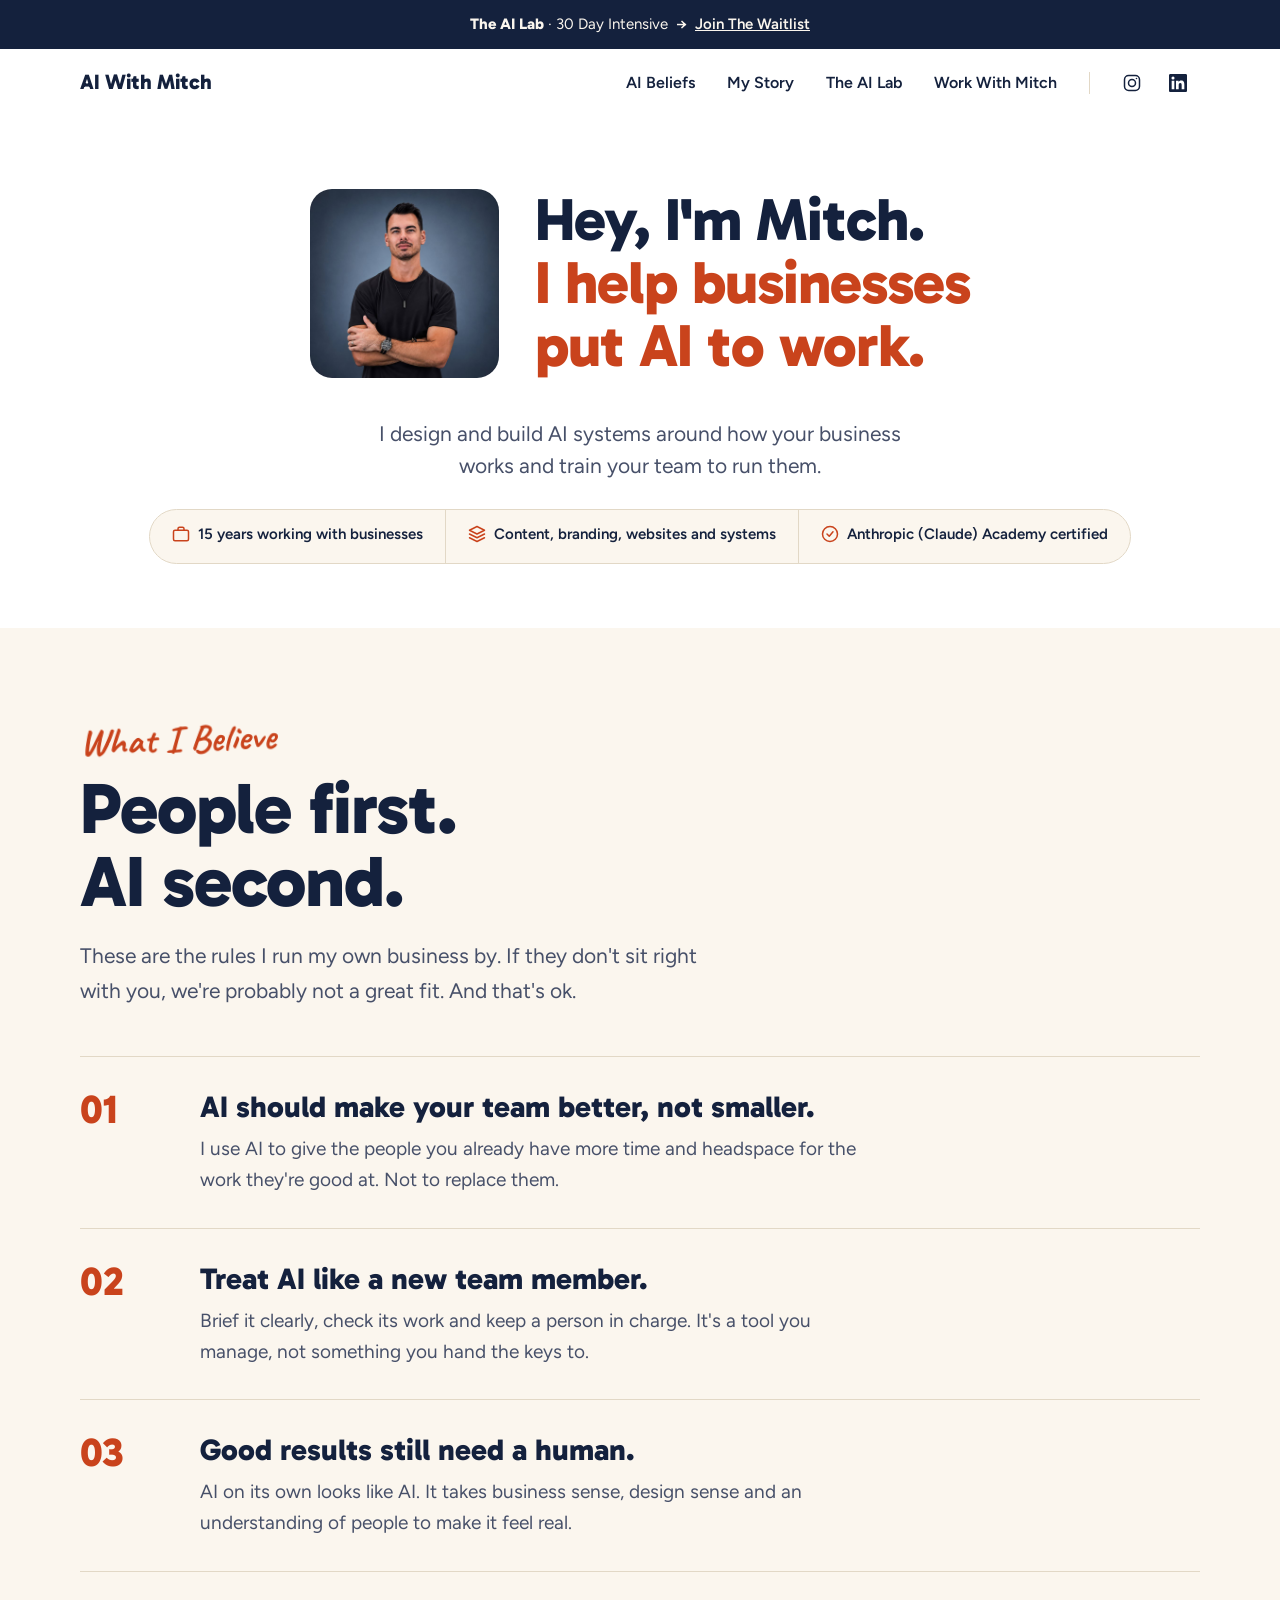
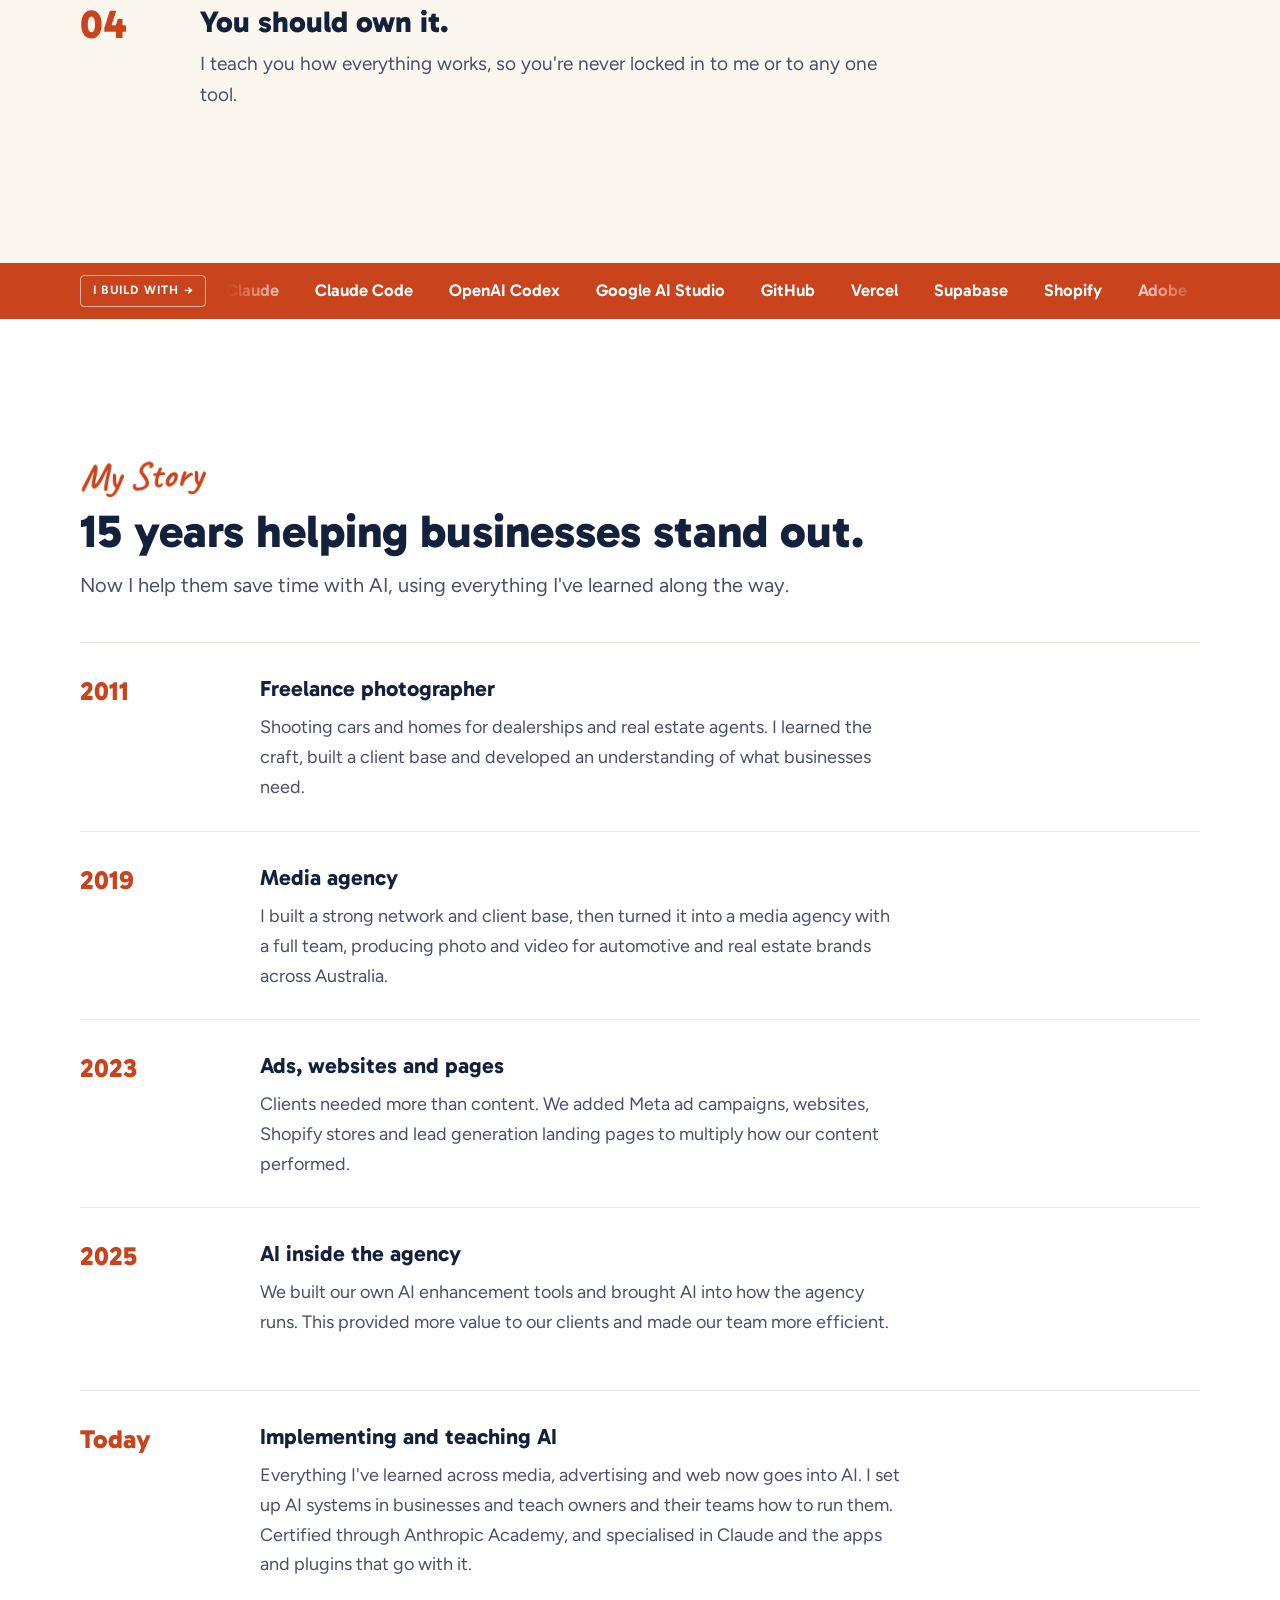
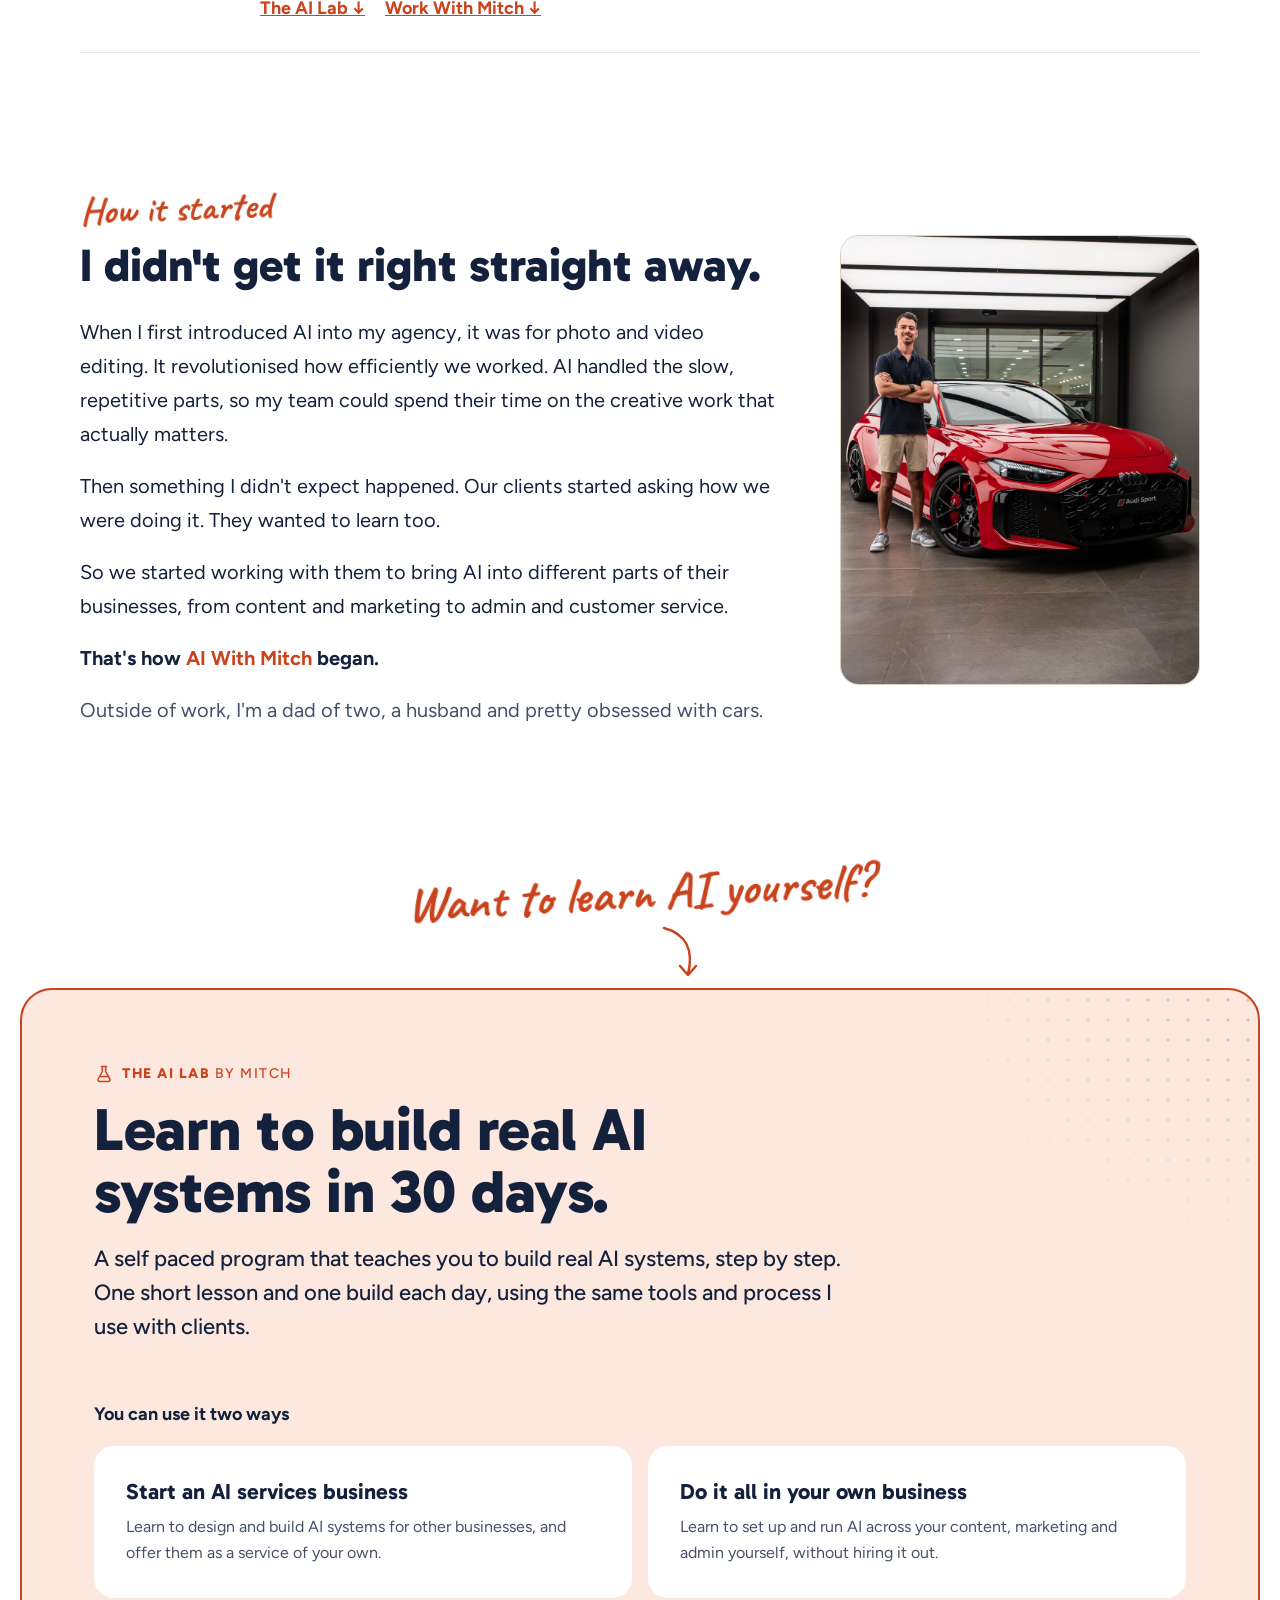
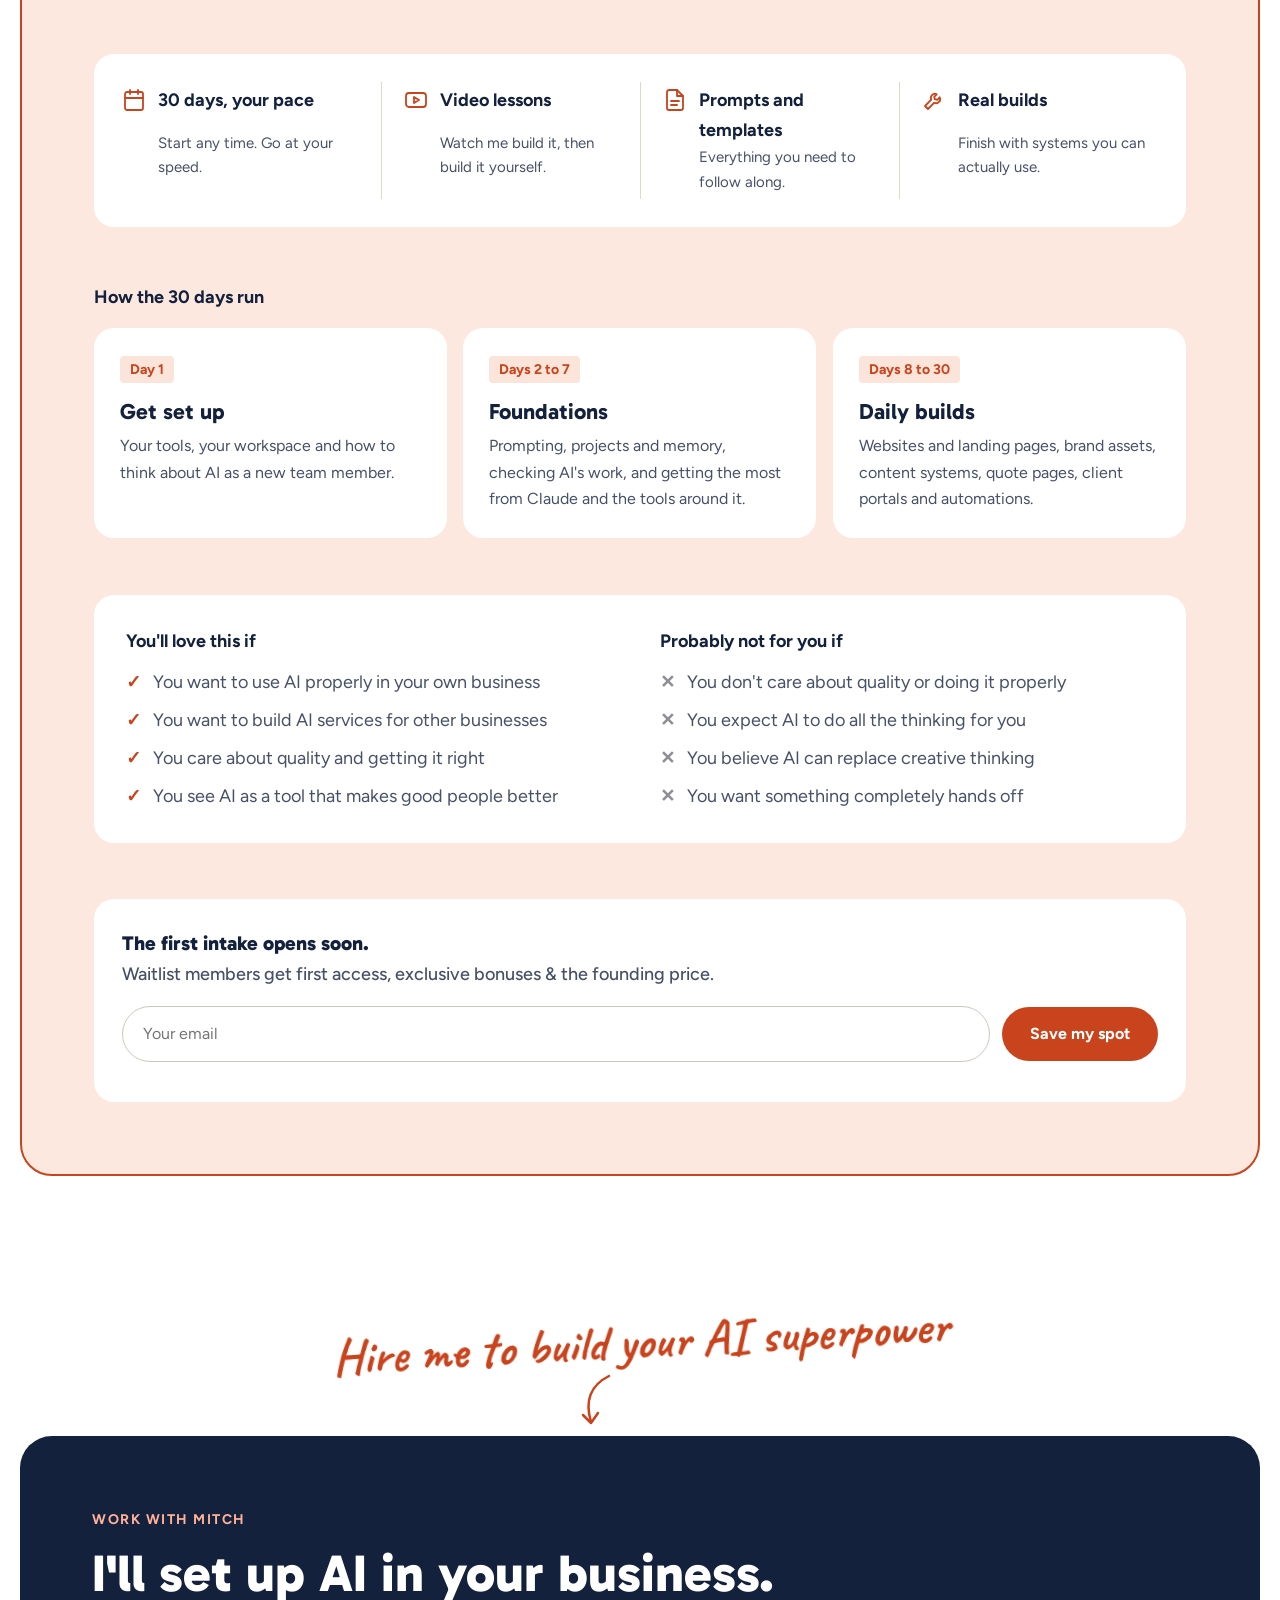
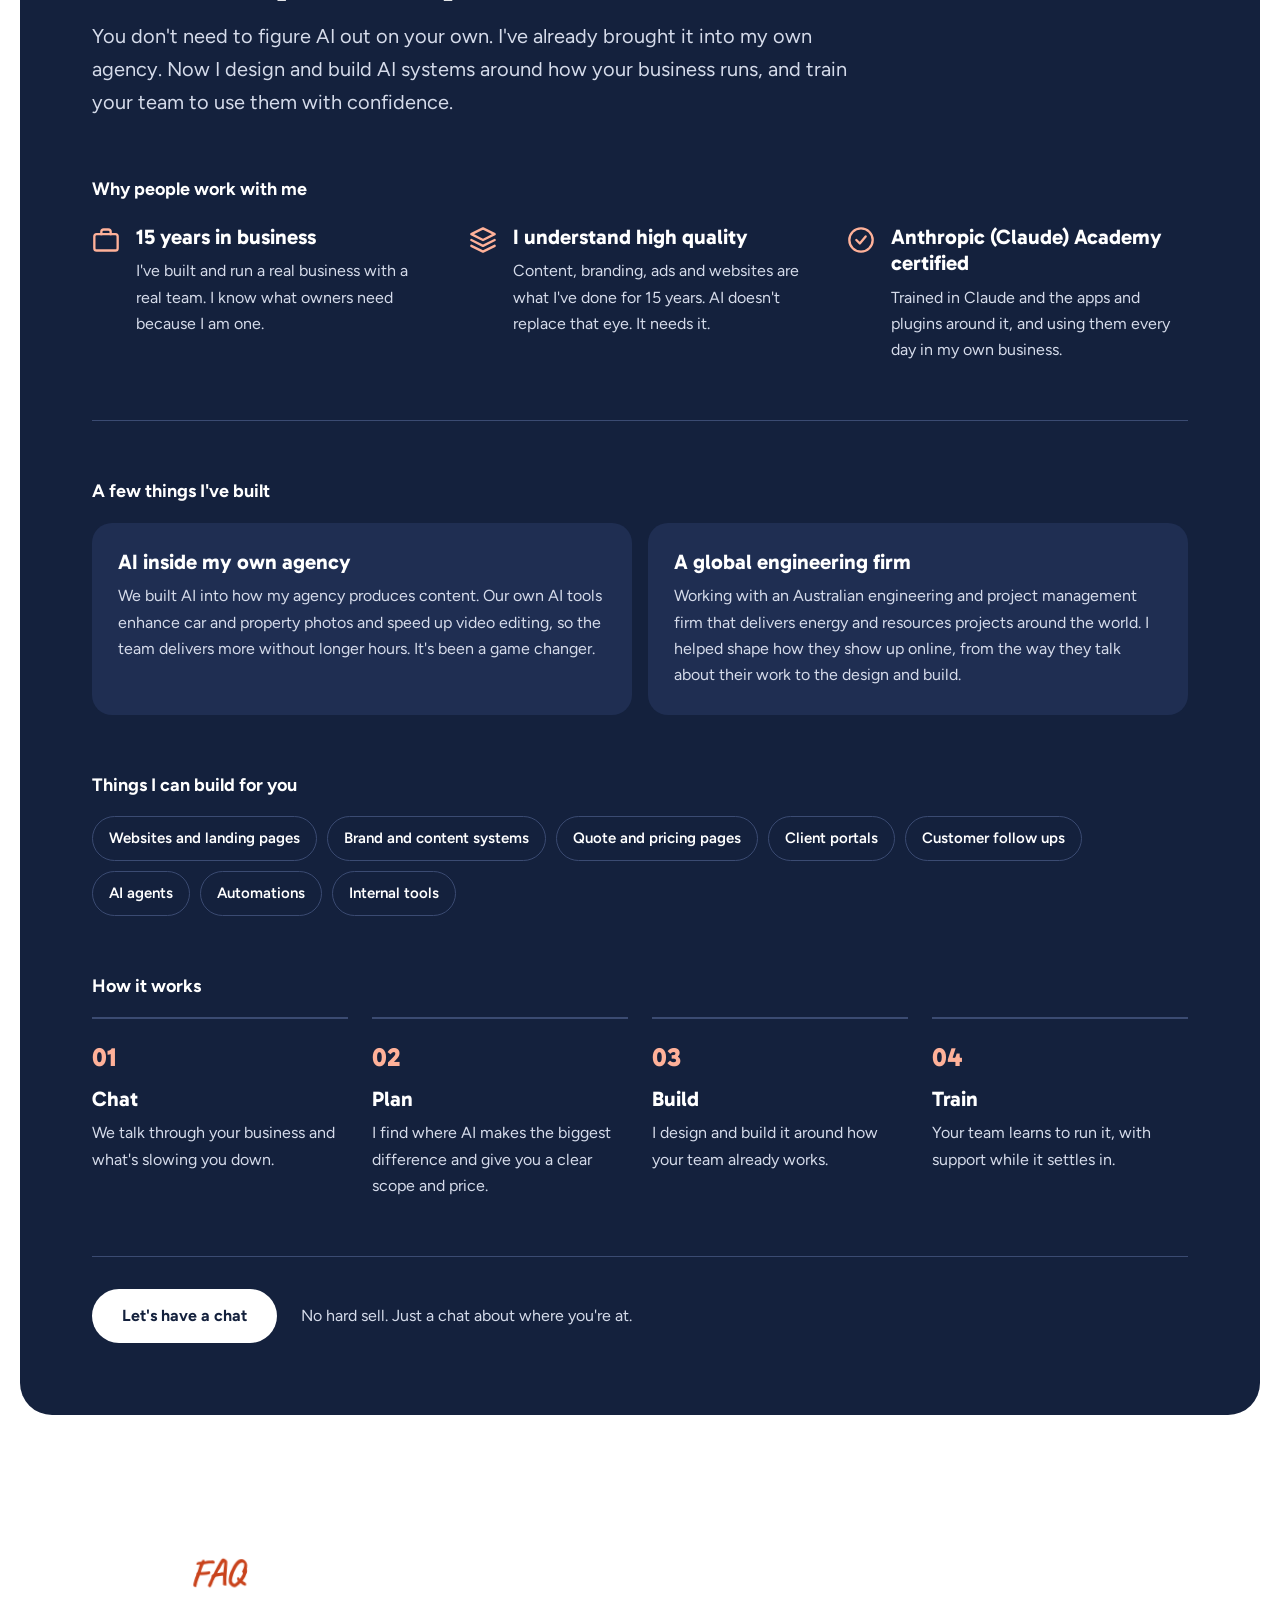
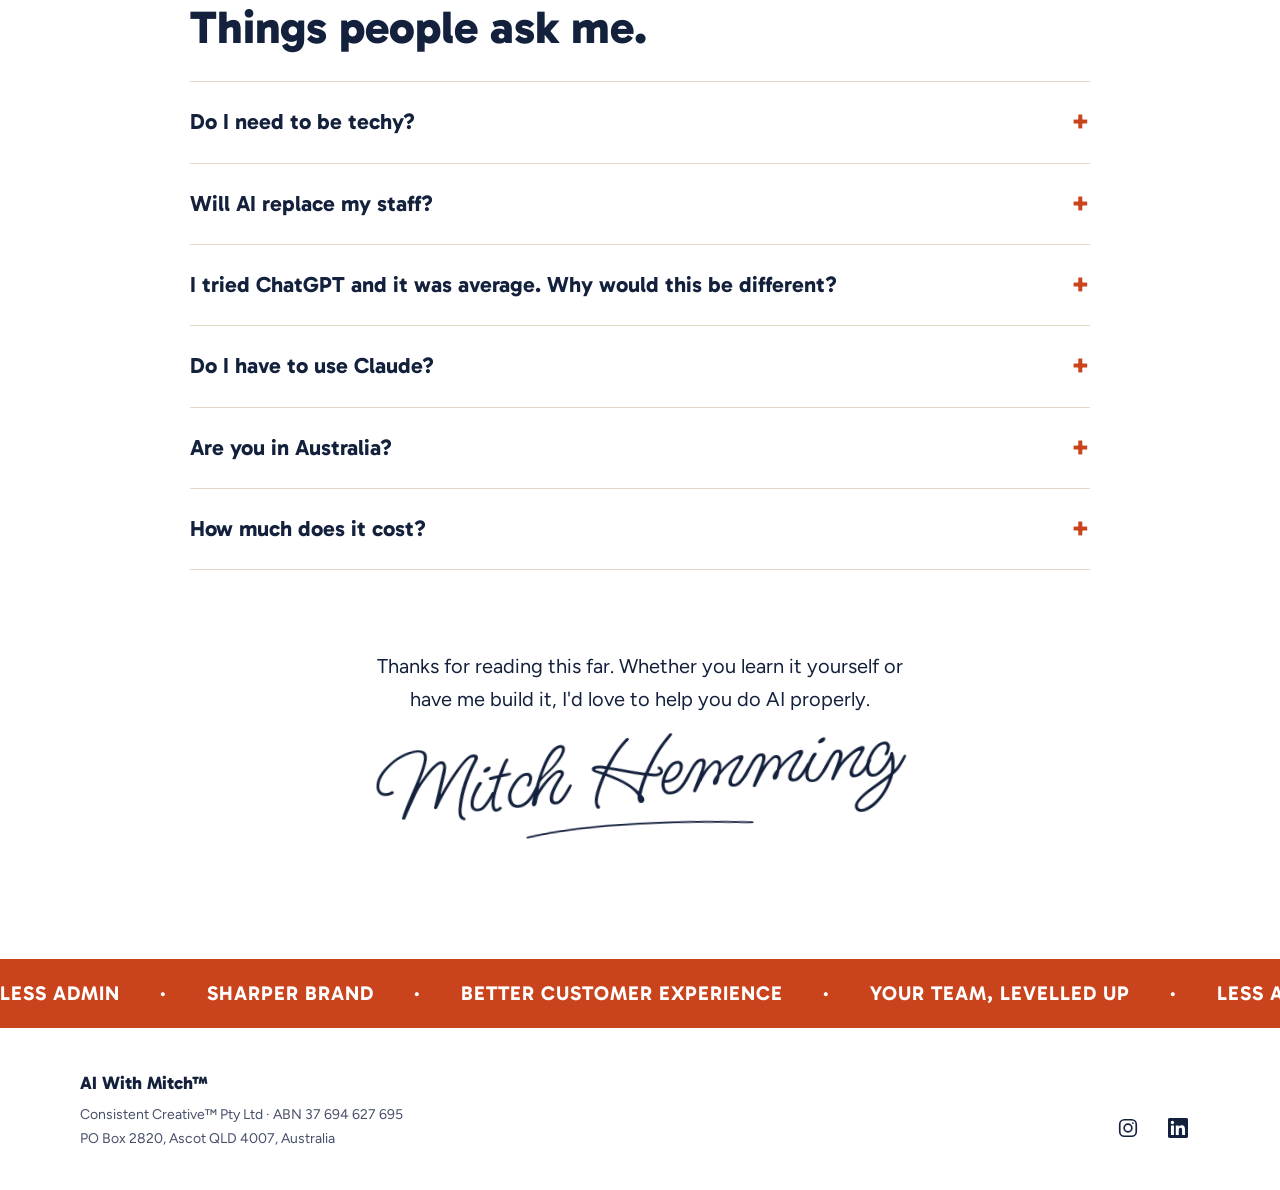
==== index.html @ 523f41a9 "Use profile photo in link preview Co-Authored-By: Claude Opus 5.5 <noreply@anthropic.com> Claude-Ses" ====
<!DOCTYPE html>
<html lang="en">
<head>
<meta charset="UTF-8">
<meta name="viewport" content="width=device-width, initial-scale=1">
<title>AI With Mitch | Mitch Hemming</title>
<meta name="description" content="I design and build AI systems around how your business works and train your team to run them. Learn it yourself in The AI Lab, or have me set it up for you.">
<meta name="theme-color" content="#ffffff">
<meta property="og:type" content="website">
<meta property="og:site_name" content="AI With Mitch">
<meta property="og:locale" content="en_AU">
<meta property="og:url" content="https://mitchhemming.com/">
<meta property="og:title" content="AI With Mitch | I help businesses put AI to work">
<meta property="og:description" content="I design and build AI systems around how your business works and train your team to run them. Learn it yourself in The AI Lab, or have me set it up for you.">
<meta property="og:image" content="https://mitchhemming.com/og-image-v2.jpg">
<meta property="og:image:secure_url" content="https://mitchhemming.com/og-image-v2.jpg">
<meta property="og:image:type" content="image/jpeg">
<meta property="og:image:width" content="1200">
<meta property="og:image:height" content="630">
<meta property="og:image:alt" content="Portrait of Mitch Hemming. Text reads: Hey, I'm Mitch. I help businesses put AI to work.">
<meta name="twitter:card" content="summary_large_image">
<meta name="twitter:title" content="AI With Mitch | I help businesses put AI to work">
<meta name="twitter:description" content="I design and build AI systems around how your business works and train your team to run them. Learn it yourself in The AI Lab, or have me set it up for you.">
<meta name="twitter:image" content="https://mitchhemming.com/og-image-v2.jpg">
<link rel="canonical" href="https://mitchhemming.com/">
<script type="application/ld+json">
{"@context":"https://schema.org","@type":"Person","name":"Mitch Hemming","url":"https://mitchhemming.com/","image":"https://mitchhemming.com/mitch-hemming-v5.jpg","jobTitle":"AI systems for business","description":"I design and build AI systems around how your business works and train your team to run them.","address":{"@type":"PostalAddress","addressRegion":"QLD","addressCountry":"AU"},"sameAs":["https://www.instagram.com/mitchhemming","https://www.linkedin.com/in/mitch-hemming-683b6779"]}
</script>
<link rel="icon" type="image/png" href="/favicon-v5.png">
<link rel="apple-touch-icon" href="/apple-touch-icon-v5.png">
<link rel="preconnect" href="https://fonts.gstatic.com" crossorigin>
<link rel="preconnect" href="https://fonts.googleapis.com">
<link href="https://fonts.googleapis.com/css2?family=Caveat:wght@600;700&family=Ms+Madi&family=Gabarito:wght@600;700;800&family=Figtree:wght@400;500;600;700&display=swap" rel="stylesheet">
<style>
body{margin:0;background:#ffffff;-webkit-font-smoothing:antialiased}
html{scroll-behavior:smooth}
a{color:#14213D}a:hover{color:#C9431C}
a:focus-visible,button:focus-visible,input:focus-visible,textarea:focus-visible{outline:3px solid #C9431C;outline-offset:3px}
.btn{transition:transform .15s ease,background-color .15s ease}.btn:hover{transform:translateY(-1px)}
.btn-primary:hover{background:#A9360F !important;color:#fff !important}
.btn-light:hover{background:#FBF6EE !important;color:#14213D !important}
@keyframes mq{from{transform:translateX(0)}to{transform:translateX(-50%)}}
.mq{animation:mq 40s linear infinite}
.tools-mask{-webkit-mask-image:linear-gradient(90deg,transparent,#000 8%,#000 92%,transparent);mask-image:linear-gradient(90deg,transparent,#000 8%,#000 92%,transparent)}
.tools-track{animation:mq 32s linear infinite}.tools-mask:hover .tools-track{animation-play-state:paused}
@media (prefers-reduced-motion:reduce){html{scroll-behavior:auto}.mq,.tools-track{animation:none}}
.soc{transition:color .2s ease,background-color .2s ease}.soc:hover{color:#C9431C !important;background:#FBF6EE}
.desk-links a.nl{padding:0}.desk-links a.nl::after{display:none}
.glance{grid-template-columns:repeat(4,minmax(0,1fr))}.glance>div{padding:4px 22px !important}.glance>div:first-child{padding-left:0 !important}.glance>div:last-child{padding-right:0 !important}.glance>div+div{border-left:1px solid #E2D8C6}
@media (max-width:900px){.glance{grid-template-columns:repeat(auto-fit,minmax(min(100%,200px),1fr));gap:16px 28px !important}.glance>div{padding:4px 0 !important;border:none !important}}
.br-sm{display:none}
.ph{background:#FFF1A8;color:#14213D;padding:1px 5px;border-radius:3px;font-weight:600}
.faq details{border-top:1px solid #E2D8C6;padding:22px 0}.faq details:last-child{border-bottom:1px solid #E2D8C6}.faq summary{cursor:pointer;list-style:none;display:flex;justify-content:space-between;gap:16px;align-items:center;font-family:Gabarito,sans-serif;font-weight:700;font-size:clamp(19px,2.2vw,22px)}.faq summary::-webkit-details-marker{display:none}.faq summary::after{content:"+";color:#C9431C;font-size:28px;line-height:1;transition:transform .2s ease}.faq details[open] summary::after{transform:rotate(45deg)}.faq details p{margin:12px 0 0;color:#475069;max-width:720px}
.hw-br{display:none}@media (max-width:1180px){.hw-br{display:inline}}
@media (max-width:1180px){.hw-row{display:flex;align-items:flex-start;gap:10px}.hw-row h2{flex:1 1 auto;min-width:0}.hw-note{position:static !important;flex:0 0 104px;flex-direction:column !important;align-items:center !important;gap:2px !important;transform:rotate(-4deg) !important;margin-top:4px}.hw-note span{font-size:24px !important;text-align:center;order:1}.hw-note svg{order:2;transform:scale(0.7)}.hw-values svg{transform:rotate(20deg) scale(0.7)}}
@media (max-width:600px){.br-desk{display:none}}
.burger{display:none !important}#site-menu{display:none}#site-menu.open{display:block}
.desk-links a{position:relative;padding:6px 0}.desk-links a{transition:color .2s ease}.desk-links a:hover{color:#C9431C}
.desk-links a::after{content:"";position:absolute;left:0;right:0;bottom:0;height:2px;background:#C9431C;transform:scaleX(0);transform-origin:left;transition:transform .25s ease}
.desk-links a:hover::after,.desk-links a:focus-visible::after{transform:scaleX(1)}
@media (min-width:821px){#site-menu{display:none !important}}
@media (max-width:820px){.burger{display:inline-flex !important}.desk-links{display:none !important}}
#enq input::placeholder,#enq textarea::placeholder{color:#9AA6C2}
.hero-row{--h:clamp(34px,5.4vw,60px)}
@media (max-width:600px){.tools-row{gap:14px !important}.br-sm{display:inline}.cred{flex-direction:column;gap:6px !important}.creds{display:grid !important;grid-template-columns:repeat(3,minmax(0,1fr));border-radius:18px !important;width:100%;font-size:13px !important;line-height:1.35}.creds li{padding:12px 8px !important;display:flex;align-items:center;justify-content:center;text-align:center}.hero-row{flex-direction:column}.hero-row h1{text-align:center !important}.hero-img{width:132px !important;height:132px !important}.stack-sm>*{flex:1 1 100% !important;text-align:center}.hide-sm{display:none !important}.center-sm{justify-content:center !important;text-align:center}}
[hidden]{display:none !important}
#enq input:focus,#enq textarea:focus{outline:2px solid #FFB199;outline-offset:1px}
.rv .reveal{opacity:0;transform:translateY(22px);transition:opacity .9s cubic-bezier(.16,1,.3,1),transform .9s cubic-bezier(.16,1,.3,1);will-change:opacity,transform}
.rv .reveal.in{opacity:1;transform:none}
@keyframes navIn{from{opacity:0;transform:translateY(-10px)}to{opacity:1;transform:none}}
.rv .top-bar,.rv nav{animation:navIn .7s cubic-bezier(.16,1,.3,1) both}
.rv nav{animation-delay:.08s}
@media (prefers-reduced-motion:reduce){.rv .reveal{opacity:1 !important;transform:none !important;transition:none !important}.rv .top-bar,.rv nav{animation:none}}
</style>

</head>
<body>
<div style="background: #ffffff; color: #14213D; font-family: Figtree, sans-serif; font-size: clamp(17px, 1.6vw, 18px); line-height: 1.65; overflow-wrap: break-word">

<a href="#learn" class="top-bar" style="display: block; background: #14213D; color: #FBF6EE; text-align: center; text-decoration: none; padding: 12px 20px; font-size: 15px; font-weight: 600"><strong style="font-weight: 800">The AI Lab</strong> <span style="font-weight: 400">· 30 Day Intensive</span> <span aria-hidden="true" style="margin: 0 4px">→</span> <span style="text-decoration: underline">Join The Waitlist</span></a>

<nav aria-label="Main" style="position: relative; z-index: 10">
<div style="max-width: 1120px; margin: 0 auto; padding: 12px 20px; display: flex; align-items: center; justify-content: space-between">
<a href="/" style="display: inline-flex; align-items: center; min-height: 44px; text-decoration: none; font-family: Gabarito, sans-serif; font-weight: 800; font-size: 21px">AI With Mitch</a>
<div class="desk-links" style="display: flex; gap: 32px; align-items: center; font-weight: 600; font-size: 16px"><a href="#values" style="text-decoration: none">AI Beliefs</a><a href="#story" style="text-decoration: none">My Story</a><a href="#learn" style="text-decoration: none">The AI Lab</a><a href="#work" style="text-decoration: none">Work With Mitch</a><span aria-hidden="true" style="width: 1px; height: 22px; background: #E2D8C6"></span><span class="soc-wrap" style="display: inline-flex; gap: 2px; margin-left: -12px"><a href="https://www.instagram.com/mitchhemming" target="_blank" rel="noopener" aria-label="Instagram" class="soc nl" style="display: inline-flex; align-items: center; justify-content: center; width: 44px; height: 44px; border-radius: 999px; color: #14213D"><svg aria-hidden="true" width="20" height="20" viewBox="0 0 24 24" fill="none" stroke="currentColor" stroke-width="1.8" stroke-linecap="round" stroke-linejoin="round"><rect x="3" y="3" width="18" height="18" rx="5"/><circle cx="12" cy="12" r="4.2"/><circle cx="17.4" cy="6.6" r="1" fill="currentColor" stroke="none"/></svg></a><a href="https://www.linkedin.com/in/mitch-hemming-683b6779" target="_blank" rel="noopener" aria-label="LinkedIn" class="soc nl" style="display: inline-flex; align-items: center; justify-content: center; width: 44px; height: 44px; border-radius: 999px; color: #14213D"><svg aria-hidden="true" width="18" height="18" viewBox="0 0 24 24" fill="currentColor"><path d="M20.45 20.45h-3.56v-5.57c0-1.33-.02-3.04-1.85-3.04-1.86 0-2.14 1.45-2.14 2.94v5.67H9.34V9h3.42v1.56h.05c.48-.9 1.64-1.85 3.37-1.85 3.6 0 4.27 2.37 4.27 5.46v6.28zM5.34 7.43a2.06 2.06 0 1 1 0-4.13 2.06 2.06 0 0 1 0 4.13zM7.12 20.45H3.56V9h3.56v11.45zM22.22 0H1.77C.79 0 0 .77 0 1.73v20.54C0 23.23.79 24 1.77 24h20.45c.98 0 1.78-.77 1.78-1.73V1.73C24 .77 23.2 0 22.22 0z"/></svg></a></span></div>
<button type="button" class="burger" id="menu-btn" aria-expanded="false" aria-controls="site-menu" aria-label="Open menu" style="width: 48px; height: 48px; display: inline-flex; align-items: center; justify-content: center; border: none; border-radius: 999px; background: #C9431C; color: #ffffff; cursor: pointer">
<span class="ic-close" hidden><svg aria-hidden="true" width="22" height="22" viewBox="0 0 24 24" fill="none" stroke="currentColor" stroke-width="2" stroke-linecap="round"><path d="M6 6l12 12M18 6 6 18"/></svg></span>
<span class="ic-open"><svg aria-hidden="true" width="22" height="22" viewBox="0 0 24 24" fill="none" stroke="currentColor" stroke-width="2" stroke-linecap="round"><path d="M4 7h16M4 12h16M4 17h16"/></svg></span>
</button>
</div>
<div id="site-menu" style="position: absolute; left: 0; right: 0; top: 100%; background: #ffffff; border-bottom: 1px solid #ECE6DC; box-shadow: 0 16px 32px rgba(20,33,61,0.08)">
<div style="max-width: 1120px; margin: 0 auto; padding: 8px 20px 24px; display: flex; flex-direction: column">
<a href="#values" style="display: flex; align-items: center; min-height: 56px; padding: 0 4px; border-bottom: 1px solid #ECE6DC; text-decoration: none; font-family: Gabarito, sans-serif; font-weight: 700; font-size: 22px">AI Beliefs</a>
<a href="#story" style="display: flex; align-items: center; min-height: 56px; padding: 0 4px; border-bottom: 1px solid #ECE6DC; text-decoration: none; font-family: Gabarito, sans-serif; font-weight: 700; font-size: 22px">My Story</a>
<a href="#learn" style="display: flex; align-items: center; min-height: 56px; padding: 0 4px; border-bottom: 1px solid #ECE6DC; text-decoration: none; font-family: Gabarito, sans-serif; font-weight: 700; font-size: 22px">The AI Lab</a>
<a href="#work" style="display: flex; align-items: center; min-height: 56px; padding: 0 4px; border-bottom: 1px solid #ECE6DC; text-decoration: none; font-family: Gabarito, sans-serif; font-weight: 700; font-size: 22px">Work With Mitch</a>
<div style="display: flex; gap: 8px; padding-top: 16px"><a href="https://www.instagram.com/mitchhemming" target="_blank" rel="noopener" aria-label="Instagram" class="soc" style="display: inline-flex; align-items: center; justify-content: center; width: 44px; height: 44px; border-radius: 999px; color: #14213D"><svg aria-hidden="true" width="24" height="24" viewBox="0 0 24 24" fill="none" stroke="currentColor" stroke-width="1.8" stroke-linecap="round" stroke-linejoin="round"><rect x="3" y="3" width="18" height="18" rx="5"/><circle cx="12" cy="12" r="4.2"/><circle cx="17.4" cy="6.6" r="1" fill="currentColor" stroke="none"/></svg></a><a href="https://www.linkedin.com/in/mitch-hemming-683b6779" target="_blank" rel="noopener" aria-label="LinkedIn" class="soc" style="display: inline-flex; align-items: center; justify-content: center; width: 44px; height: 44px; border-radius: 999px; color: #14213D"><svg aria-hidden="true" width="22" height="22" viewBox="0 0 24 24" fill="currentColor"><path d="M20.45 20.45h-3.56v-5.57c0-1.33-.02-3.04-1.85-3.04-1.86 0-2.14 1.45-2.14 2.94v5.67H9.34V9h3.42v1.56h.05c.48-.9 1.64-1.85 3.37-1.85 3.6 0 4.27 2.37 4.27 5.46v6.28zM5.34 7.43a2.06 2.06 0 1 1 0-4.13 2.06 2.06 0 0 1 0 4.13zM7.12 20.45H3.56V9h3.56v11.45zM22.22 0H1.77C.79 0 0 .77 0 1.73v20.54C0 23.23.79 24 1.77 24h20.45c.98 0 1.78-.77 1.78-1.73V1.73C24 .77 23.2 0 22.22 0z"/></svg></a></div>
</div>
</div>

</nav>

<header id="about" style="max-width: 1120px; margin: 0 auto; padding: clamp(32px, 6vw, 72px) 20px clamp(40px, 5vw, 64px); scroll-margin-top: 12px; text-align: center">
<div class="hero-row" style="display: flex; gap: clamp(20px, 3vw, 36px); align-items: center; justify-content: center; margin-bottom: clamp(28px, 4vw, 40px)">
<img class="hero-img" src="/mitch-hemming-v5.jpg" alt="Mitch Hemming" width="190" height="190" style="flex: 0 0 auto; width: calc(var(--h) * 3.15); height: calc(var(--h) * 3.15); object-fit: cover; border-radius: 22px; display: block">
<h1 style="margin: 0; text-align: left; font-family: Gabarito, sans-serif; font-weight: 800; font-size: var(--h); line-height: 1.05; letter-spacing: -1px">Hey, I'm Mitch.<br><span style="color: #C9431C">I help businesses<br>put AI to work.</span></h1>
</div>
<p style="margin: 0 auto 28px; max-width: 560px; font-size: clamp(18px, 2.3vw, 21px); line-height: 1.5; color: #475069">I design and build AI systems around how your business works and train your team to run them.</p>
<ul class="creds" style="margin: 0 auto; padding: 0; list-style: none; display: inline-flex; border: 1px solid #E2D8C6; border-radius: 999px; background: #FBF6EE; font-size: 15px; font-weight: 600">
<li style="padding: 12px 22px"><span class="cred" style="display: inline-flex; align-items: center; gap: 8px"><svg aria-hidden="true" width="18" height="18" viewBox="0 0 24 24" fill="none" stroke="#C9431C" stroke-width="2" stroke-linecap="round" stroke-linejoin="round" style="flex: 0 0 auto"><rect x="2" y="7" width="20" height="14" rx="2"/><path d="M16 7V5a2 2 0 0 0-2-2h-4a2 2 0 0 0-2 2v2"/></svg><span>15 years working <br class="br-sm">with businesses</span></span></li>
<li style="padding: 12px 22px; border-left: 1px solid #E2D8C6"><span class="cred" style="display: inline-flex; align-items: center; gap: 8px"><svg aria-hidden="true" width="18" height="18" viewBox="0 0 24 24" fill="none" stroke="#C9431C" stroke-width="2" stroke-linecap="round" stroke-linejoin="round" style="flex: 0 0 auto"><path d="M12 2 2 7l10 5 10-5-10-5z"/><path d="m2 17 10 5 10-5"/><path d="m2 12 10 5 10-5"/></svg><span>Content, branding, websites and systems</span></span></li>
<li style="padding: 12px 22px; border-left: 1px solid #E2D8C6"><span class="cred" style="display: inline-flex; align-items: center; gap: 8px"><svg aria-hidden="true" width="18" height="18" viewBox="0 0 24 24" fill="none" stroke="#C9431C" stroke-width="2" stroke-linecap="round" stroke-linejoin="round" style="flex: 0 0 auto"><circle cx="12" cy="12" r="10"/><path d="m8 12 3 3 5-6"/></svg><span>Anthropic (Claude) Academy certified</span></span></li>
</ul>
</header>


<section id="values" style="background: #FBF6EE; padding: clamp(56px, 8vw, 96px) 20px clamp(64px, 10vw, 120px); margin-top: 0; scroll-margin-top: 12px">
<div style="max-width: 1120px; margin: 0 auto; position: relative">
<p style="margin: 0 0 10px; font-family: Caveat, cursive; font-weight: 700; font-size: clamp(30px, 3.4vw, 38px); line-height: 1; color: #C9431C; transform: rotate(-2deg); transform-origin: left center">What I Believe</p>
<h2 style="margin: 0 0 20px; max-width: 860px; font-family: Gabarito, sans-serif; font-weight: 800; font-size: clamp(40px, 7vw, 72px); line-height: 1.02; letter-spacing: -1px">People first.<br>AI second.</h2>

<p style="margin: 0 0 48px; max-width: 660px; font-size: clamp(18px, 2.4vw, 21px); color: #475069">These are the rules I run my own business by. If they don't sit right with you, we're probably not a great fit. And that's ok.</p>
<ol style="margin: 0; padding: 0; list-style: none">
<li style="display: flex; flex-wrap: wrap; gap: 8px 40px; padding: 32px 0; border-top: 1px solid #E2D8C6">
<p aria-hidden="true" style="flex: 0 0 80px; margin: 0; font-family: Gabarito, sans-serif; font-weight: 800; font-size: 40px; line-height: 1; color: #C9431C">01</p>
<div style="flex: 1 1 420px; min-width: 0"><h3 style="margin: 0 0 8px; font-family: Gabarito, sans-serif; font-weight: 800; font-size: clamp(24px, 3vw, 30px); line-height: 1.2">AI should make your team better, not smaller.</h3><p style="margin: 0; font-size: clamp(17px, 2vw, 19px); color: #475069; max-width: 680px">I use AI to give the people you already have more time and headspace for the work they're good at. Not to replace them.</p></div>
</li>
<li style="display: flex; flex-wrap: wrap; gap: 8px 40px; padding: 32px 0; border-top: 1px solid #E2D8C6">
<p aria-hidden="true" style="flex: 0 0 80px; margin: 0; font-family: Gabarito, sans-serif; font-weight: 800; font-size: 40px; line-height: 1; color: #C9431C">02</p>
<div style="flex: 1 1 420px; min-width: 0"><h3 style="margin: 0 0 8px; font-family: Gabarito, sans-serif; font-weight: 800; font-size: clamp(24px, 3vw, 30px); line-height: 1.2">Treat AI like a new team member.</h3><p style="margin: 0; font-size: clamp(17px, 2vw, 19px); color: #475069; max-width: 680px">Brief it clearly, check its work and keep a person in charge. It's a tool you manage, not something you hand the keys to.</p></div>
</li>
<li style="display: flex; flex-wrap: wrap; gap: 8px 40px; padding: 32px 0; border-top: 1px solid #E2D8C6">
<p aria-hidden="true" style="flex: 0 0 80px; margin: 0; font-family: Gabarito, sans-serif; font-weight: 800; font-size: 40px; line-height: 1; color: #C9431C">03</p>
<div style="flex: 1 1 420px; min-width: 0"><h3 style="margin: 0 0 8px; font-family: Gabarito, sans-serif; font-weight: 800; font-size: clamp(24px, 3vw, 30px); line-height: 1.2">Good results still need a human.</h3><p style="margin: 0; font-size: clamp(17px, 2vw, 19px); color: #475069; max-width: 680px">AI on its own looks like AI. It takes business sense, design sense and an understanding of people to make it feel real.</p></div>
</li>
<li style="display: flex; flex-wrap: wrap; gap: 8px 40px; padding: 32px 0; border-top: 1px solid #E2D8C6">
<p aria-hidden="true" style="flex: 0 0 80px; margin: 0; font-family: Gabarito, sans-serif; font-weight: 800; font-size: 40px; line-height: 1; color: #C9431C">04</p>
<div style="flex: 1 1 420px; min-width: 0"><h3 style="margin: 0 0 8px; font-family: Gabarito, sans-serif; font-weight: 800; font-size: clamp(24px, 3vw, 30px); line-height: 1.2">You should own it.</h3><p style="margin: 0; font-size: clamp(17px, 2vw, 19px); color: #475069; max-width: 680px">I teach you how everything works, so you're never locked in to me or to any one tool.</p></div>
</li>

</ol>
</div>
</section>

<section style="background: #C9431C; padding: 12px 0">
<div class="tools-row" style="max-width: 1120px; margin: 0 auto; padding: 0 20px; display: flex; align-items: center; gap: 20px">
<span style="flex: 0 0 auto; padding: 5px 12px; border: 1px solid rgba(255,255,255,0.6); border-radius: 4px; font-weight: 700; font-size: 12px; letter-spacing: 1.2px; text-transform: uppercase; color: #ffffff">I build with <span aria-hidden="true" style="letter-spacing: 0">→</span></span>
<div class="tools-mask" style="flex: 1 1 auto; min-width: 0; overflow: hidden">
<div class="tools-track" style="display: inline-flex; white-space: nowrap; font-family: Gabarito, sans-serif; font-weight: 600; font-size: 17px; color: #ffffff">
<span style="display: inline-flex; gap: 36px; padding-right: 36px"><span>Claude</span><span>Claude Code</span><span>OpenAI Codex</span><span>Google AI Studio</span><span>GitHub</span><span>Vercel</span><span>Supabase</span><span>Shopify</span><span>Adobe</span><span>Stripe</span><span>Kit</span><span>ActiveCampaign</span></span><span aria-hidden="true" style="display: inline-flex; gap: 36px; padding-right: 36px"><span>Claude</span><span>Claude Code</span><span>OpenAI Codex</span><span>Google AI Studio</span><span>GitHub</span><span>Vercel</span><span>Supabase</span><span>Shopify</span><span>Adobe</span><span>Stripe</span><span>Kit</span><span>ActiveCampaign</span></span>
</div>
</div>
</div>
</section>

<section id="story" style="max-width: 1120px; margin: 0 auto; padding: clamp(80px, 12vw, 140px) 20px 0; scroll-margin-top: 12px; position: relative">
<p style="margin: 0 0 10px; font-family: Caveat, cursive; font-weight: 700; font-size: clamp(30px, 3.4vw, 38px); line-height: 1; color: #C9431C; transform: rotate(-2deg); transform-origin: left center">My Story</p>
<h2 style="margin: 0 0 12px; max-width: none; font-family: Gabarito, sans-serif; font-weight: 800; font-size: clamp(30px, 4.6vw, 46px); line-height: 1.1">15 years helping businesses stand out.</h2>
<p style="margin: 0 0 40px; max-width: none; font-size: clamp(18px, 2.2vw, 20px); color: #475069">Now I help them save time with AI, using everything I've learned along the way.</p>

<ol style="margin: 0 0 24px; padding: 0; list-style: none">
<li style="display: flex; flex-wrap: wrap; gap: 8px 40px; padding: 28px 0; border-top: 1px solid #ECE6DC">
<p style="flex: 0 0 140px; margin: 0; font-family: Gabarito, sans-serif; font-weight: 800; font-size: 26px; color: #C9431C">2011</p>
<div style="flex: 1 1 420px; min-width: 0"><h3 style="margin: 0 0 6px; font-family: Gabarito, sans-serif; font-weight: 700; font-size: 22px">Freelance photographer</h3><p style="margin: 0; color: #475069; max-width: 640px">Shooting cars and homes for dealerships and real estate agents. I learned the craft, built a client base and developed an understanding of what businesses need.</p></div>
</li>
<li style="display: flex; flex-wrap: wrap; gap: 8px 40px; padding: 28px 0; border-top: 1px solid #ECE6DC">
<p style="flex: 0 0 140px; margin: 0; font-family: Gabarito, sans-serif; font-weight: 800; font-size: 26px; color: #C9431C">2019</p>
<div style="flex: 1 1 420px; min-width: 0"><h3 style="margin: 0 0 6px; font-family: Gabarito, sans-serif; font-weight: 700; font-size: 22px">Media agency</h3><p style="margin: 0; color: #475069; max-width: 640px">I built a strong network and client base, then turned it into a media agency with a full team, producing photo and video for automotive and real estate brands across Australia.</p></div>
</li>
<li style="display: flex; flex-wrap: wrap; gap: 8px 40px; padding: 28px 0; border-top: 1px solid #ECE6DC">
<p style="flex: 0 0 140px; margin: 0; font-family: Gabarito, sans-serif; font-weight: 800; font-size: 26px; color: #C9431C">2023</p>
<div style="flex: 1 1 420px; min-width: 0"><h3 style="margin: 0 0 6px; font-family: Gabarito, sans-serif; font-weight: 700; font-size: 22px">Ads, websites and pages</h3><p style="margin: 0; color: #475069; max-width: 640px">Clients needed more than content. We added Meta ad campaigns, websites, Shopify stores and lead generation landing pages to multiply how our content performed.</p></div>
</li>
<li style="display: flex; flex-wrap: wrap; gap: 8px 40px; padding: 28px 0; border-top: 1px solid #ECE6DC">
<p style="flex: 0 0 140px; margin: 0; font-family: Gabarito, sans-serif; font-weight: 800; font-size: 26px; color: #C9431C">2025</p>
<div style="flex: 1 1 420px; min-width: 0"><h3 style="margin: 0 0 6px; font-family: Gabarito, sans-serif; font-weight: 700; font-size: 22px">AI inside the agency</h3><p style="margin: 0; color: #475069; max-width: 640px">We built our own AI enhancement tools and brought AI into how the agency runs. This provided more value to our clients and made our team more efficient.</p></div>
</li>
</ol>
<div style="padding: 28px 0; border-top: 1px solid #ECE6DC; border-bottom: 1px solid #ECE6DC; display: flex; flex-wrap: wrap; gap: 8px 40px">
<p style="flex: 0 0 140px; margin: 0; font-family: Gabarito, sans-serif; font-weight: 800; font-size: 26px; color: #C9431C">Today</p>
<div style="flex: 1 1 420px; min-width: 0"><h3 style="margin: 0 0 6px; font-family: Gabarito, sans-serif; font-weight: 700; font-size: 22px">Implementing and teaching AI</h3><p style="margin: 0 0 14px; color: #475069; max-width: 640px">Everything I've learned across media, advertising and web now goes into AI. I set up AI systems in businesses and teach owners and their teams how to run them. Certified through Anthropic Academy, and specialised in Claude and the apps and plugins that go with it.</p>
<div style="display: flex; flex-wrap: wrap; gap: 20px; font-weight: 700"><a href="#learn" style="color: #C9431C">The AI Lab ↓</a><a href="#work" style="color: #C9431C">Work With Mitch ↓</a></div></div>
</div>
</section>

<section id="honest" style="max-width: 1120px; margin: 0 auto; padding: clamp(80px, 12vw, 140px) 20px 0; scroll-margin-top: 12px">
<div style="display: flex; flex-wrap: wrap; gap: clamp(32px, 5vw, 64px); align-items: center">
<div style="flex: 999 1 480px; min-width: 0">
<p style="margin: 0 0 10px; font-family: Caveat, cursive; font-weight: 700; color: #C9431C; font-size: clamp(30px, 3.4vw, 38px); line-height: 1; transform: rotate(-2deg); transform-origin: left center">How it started</p>
<h2 style="margin: 0 0 24px; font-family: Gabarito, sans-serif; font-weight: 800; font-size: clamp(32px, 5vw, 46px); line-height: 1.1">I didn't get it right straight away.</h2>
<div style="font-size: clamp(18px, 2.2vw, 20px); line-height: 1.7; color: #14213D">
<p style="margin: 0 0 18px">When I first introduced AI into my agency, it was for photo and video editing. It revolutionised how efficiently we worked. AI handled the slow, repetitive parts, so my team could spend their time on the creative work that actually matters.</p>
<p style="margin: 0 0 18px">Then something I didn't expect happened. Our clients started asking how we were doing it. They wanted to learn too.</p>
<p style="margin: 0 0 18px">So we started working with them to bring AI into different parts of their businesses, from content and marketing to admin and customer service.</p>
<p style="margin: 0 0 18px; font-weight: 700">That's how <span style="color: #C9431C">AI With Mitch</span> began.</p>
<p style="margin: 0; color: #475069">Outside of work, I'm a dad of two, a husband and pretty obsessed with cars.</p>
</div>
</div>
<div style="flex: 1 1 360px; max-width: 420px; margin: 0 auto"><figure style="margin: 0; position: relative; border: 1px solid #D9CFBE; border-radius: 19px; overflow: hidden"><img src="/mitch-car-shoot.jpg" alt="Mitch standing beside a red Audi RS at a dealership shoot" width="960" height="1200" loading="lazy" style="display: block; width: 100%; height: auto; aspect-ratio: 4 / 5; object-fit: cover; border-radius: 0"></figure></div>
</div>

</section>





<section id="learn" style="padding: clamp(80px, 12vw, 140px) 20px; scroll-margin-top: 12px">
<div style="max-width: 1120px; margin: 0 auto 6px; display: flex; flex-direction: column; align-items: center; text-align: center"><p style="margin: 0; font-family: Caveat, cursive; font-weight: 700; font-size: clamp(38px, 4.8vw, 50px); line-height: 1.05; color: #C9431C; transform: rotate(-3deg)">Want to learn AI yourself?</p><svg aria-hidden="true" width="44" height="58" viewBox="0 0 44 58" fill="none" stroke="#C9431C" stroke-width="2.5" stroke-linecap="round" stroke-linejoin="round" style="flex: 0 0 auto; margin: 4px 0 0 80px"><path d="M6 4c22 6 30 22 24 46"/><path d="M22 42l8 9 8-9"/></svg></div>
<div style="max-width: 1120px; margin: 0 auto; background-color: #FCE8DE; border: 2px solid #C9431C; border-radius: 32px; position: relative; overflow: hidden; padding: clamp(28px, 6vw, 72px)">
<div aria-hidden="true" style="position: absolute; top: 0; right: 0; width: 320px; height: 260px; background-image: radial-gradient(circle, rgba(201,67,28,0.28) 1.4px, transparent 1.8px); background-size: 20px 20px; -webkit-mask-image: radial-gradient(ellipse at top right, #000 10%, transparent 70%); mask-image: radial-gradient(ellipse at top right, #000 10%, transparent 70%); pointer-events: none"></div>
<div style="position: relative">

<div style="max-width: 760px; margin-bottom: clamp(40px, 6vw, 56px)">
<p style="margin: 0 0 14px; display: flex; align-items: center; gap: 8px; font-size: 14px; letter-spacing: 1.5px; text-transform: uppercase; color: #C9431C"><svg aria-hidden="true" width="20" height="20" viewBox="0 0 24 24" fill="none" stroke="#C9431C" stroke-width="1.8" stroke-linecap="round" stroke-linejoin="round"><path d="M9 3h6M10 3v6l-5 9a2 2 0 0 0 1.7 3h10.6a2 2 0 0 0 1.7-3l-5-9V3"/><path d="M7.5 15h9"/></svg><span><strong style="font-weight: 800">The AI Lab</strong> <span style="font-weight: 500">by Mitch</span></span></p>
<h2 style="margin: 0 0 18px; font-family: Gabarito, sans-serif; font-weight: 800; font-size: clamp(38px, 6vw, 60px); line-height: 1.04; letter-spacing: -0.5px; color: #14213D">Learn to build real AI systems in 30 days.</h2>
<p style="margin: 0; font-size: clamp(19px, 2.4vw, 22px); font-weight: 500; line-height: 1.55; color: #14213D">A self paced program that teaches you to build real AI systems, step by step. One short lesson and one build each day, using the same tools and process I use with clients.</p>
</div>

<p style="margin: 0 0 16px; font-weight: 700">You can use it two ways</p>
<div style="display: grid; grid-template-columns: repeat(auto-fit, minmax(min(100%, 300px), 1fr)); gap: 16px; margin-bottom: clamp(40px, 6vw, 56px)">
<div style="background: #ffffff; border-radius: 20px; padding: clamp(24px, 4vw, 32px)"><h3 style="margin: 0 0 8px; font-family: Gabarito, sans-serif; font-weight: 700; font-size: 22px; line-height: 1.25">Start an AI services business</h3><p style="margin: 0; font-size: 16px; color: #475069">Learn to design and build AI systems for other businesses, and offer them as a service of your own.</p></div>
<div style="background: #ffffff; border-radius: 20px; padding: clamp(24px, 4vw, 32px)"><h3 style="margin: 0 0 8px; font-family: Gabarito, sans-serif; font-weight: 700; font-size: 22px; line-height: 1.25">Do it all in your own business</h3><p style="margin: 0; font-size: 16px; color: #475069">Learn to set up and run AI across your content, marketing and admin yourself, without hiring it out.</p></div>
</div>

<div class="glance" style="display: grid; gap: 0; padding: clamp(20px, 3vw, 28px); background: #ffffff; border-radius: 20px; margin-bottom: clamp(40px, 6vw, 56px)">
<div style="padding: 4px 0; display: grid; grid-template-columns: auto 1fr; column-gap: 12px; align-items: start"><span style="grid-row: span 2; margin-top: 2px"><svg aria-hidden="true" width="24" height="24" viewBox="0 0 24 24" fill="none" stroke="#C9431C" stroke-width="1.8" stroke-linecap="round" stroke-linejoin="round"><rect x="3" y="4" width="18" height="18" rx="2"/><path d="M16 2v4M8 2v4M3 10h18"/></svg></span><p style="margin: 0; font-weight: 700">30 days, your pace</p><p style="margin: 0; font-size: 15px; color: #475069">Start any time. Go at your speed.</p></div>
<div style="padding: 4px 0; display: grid; grid-template-columns: auto 1fr; column-gap: 12px; align-items: start"><span style="grid-row: span 2; margin-top: 2px"><svg aria-hidden="true" width="24" height="24" viewBox="0 0 24 24" fill="none" stroke="#C9431C" stroke-width="1.8" stroke-linecap="round" stroke-linejoin="round"><rect x="2" y="5" width="20" height="14" rx="3"/><path d="m10 9 5 3-5 3z"/></svg></span><p style="margin: 0; font-weight: 700">Video lessons</p><p style="margin: 0; font-size: 15px; color: #475069">Watch me build it, then build it yourself.</p></div>
<div style="padding: 4px 0; display: grid; grid-template-columns: auto 1fr; column-gap: 12px; align-items: start"><span style="grid-row: span 2; margin-top: 2px"><svg aria-hidden="true" width="24" height="24" viewBox="0 0 24 24" fill="none" stroke="#C9431C" stroke-width="1.8" stroke-linecap="round" stroke-linejoin="round"><path d="M14 2H6a2 2 0 0 0-2 2v16a2 2 0 0 0 2 2h12a2 2 0 0 0 2-2V8z"/><path d="M14 2v6h6M8 13h8M8 17h6"/></svg></span><p style="margin: 0; font-weight: 700">Prompts and templates</p><p style="margin: 0; font-size: 15px; color: #475069">Everything you need to follow along.</p></div>
<div style="padding: 4px 0; display: grid; grid-template-columns: auto 1fr; column-gap: 12px; align-items: start"><span style="grid-row: span 2; margin-top: 2px"><svg aria-hidden="true" width="24" height="24" viewBox="0 0 24 24" fill="none" stroke="#C9431C" stroke-width="1.8" stroke-linecap="round" stroke-linejoin="round"><path d="M14.7 6.3a4 4 0 0 0-5.4 5.4L3 18l3 3 6.3-6.3a4 4 0 0 0 5.4-5.4l-2.5 2.5-2.4-.6-.6-2.4z"/></svg></span><p style="margin: 0; font-weight: 700">Real builds</p><p style="margin: 0; font-size: 15px; color: #475069">Finish with systems you can actually use.</p></div>
</div>

<p style="margin: 0 0 16px; font-weight: 700">How the 30 days run</p>
<ol style="margin: 0 0 clamp(40px, 6vw, 56px); padding: 0; list-style: none; display: grid; grid-template-columns: repeat(auto-fit, minmax(min(100%, 280px), 1fr)); gap: 16px">
<li style="background: #ffffff; border-radius: 20px; padding: 26px"><p style="margin: 0 0 14px"><span style="font-weight: 700; font-size: 14px; color: #C9431C; background: #FBE4DA; padding: 5px 10px; border-radius: 4px">Day 1</span></p><h4 style="margin: 0 0 8px; font-family: Gabarito, sans-serif; font-weight: 700; font-size: 22px; line-height: 1.25">Get set up</h4><p style="margin: 0; font-size: 16px; color: #475069">Your tools, your workspace and how to think about AI as a new team member.</p></li>
<li style="background: #ffffff; border-radius: 20px; padding: 26px"><p style="margin: 0 0 14px"><span style="font-weight: 700; font-size: 14px; color: #C9431C; background: #FBE4DA; padding: 5px 10px; border-radius: 4px">Days 2 to 7</span></p><h4 style="margin: 0 0 8px; font-family: Gabarito, sans-serif; font-weight: 700; font-size: 22px; line-height: 1.25">Foundations</h4><p style="margin: 0; font-size: 16px; color: #475069">Prompting, projects and memory, checking AI's work, and getting the most from Claude and the tools around it.</p></li>
<li style="background: #ffffff; border-radius: 20px; padding: 26px"><p style="margin: 0 0 14px"><span style="font-weight: 700; font-size: 14px; color: #C9431C; background: #FBE4DA; padding: 5px 10px; border-radius: 4px">Days 8 to 30</span></p><h4 style="margin: 0 0 8px; font-family: Gabarito, sans-serif; font-weight: 700; font-size: 22px; line-height: 1.25">Daily builds</h4><p style="margin: 0; font-size: 16px; color: #475069">Websites and landing pages, brand assets, content systems, quote pages, client portals and automations.</p></li>
</ol>

<div style="display: grid; grid-template-columns: repeat(auto-fit, minmax(min(100%, 300px), 1fr)); gap: 24px 40px; margin-bottom: clamp(40px, 6vw, 56px); background: #ffffff; border-radius: 20px; padding: clamp(22px, 4vw, 32px)">
<div><p style="margin: 0 0 12px; font-weight: 700">You'll love this if</p><ul style="margin: 0; padding: 0; list-style: none; display: flex; flex-direction: column; gap: 8px; color: #475069">
<li style="display: flex; gap: 12px; align-items: baseline"><span aria-hidden="true" style="color: #C9431C; font-weight: 800">✓</span><span>You want to use AI properly in your own business</span></li>
<li style="display: flex; gap: 12px; align-items: baseline"><span aria-hidden="true" style="color: #C9431C; font-weight: 800">✓</span><span>You want to build AI services for other businesses</span></li>
<li style="display: flex; gap: 12px; align-items: baseline"><span aria-hidden="true" style="color: #C9431C; font-weight: 800">✓</span><span>You care about quality and getting it right</span></li>
<li style="display: flex; gap: 12px; align-items: baseline"><span aria-hidden="true" style="color: #C9431C; font-weight: 800">✓</span><span>You see AI as a tool that makes good people better</span></li>
</ul></div>
<div><p style="margin: 0 0 12px; font-weight: 700">Probably not for you if</p><ul style="margin: 0; padding: 0; list-style: none; display: flex; flex-direction: column; gap: 8px; color: #475069">
<li style="display: flex; gap: 12px; align-items: baseline"><span aria-hidden="true" style="color: #8E8E94; font-weight: 800">✕</span><span>You don't care about quality or doing it properly</span></li>
<li style="display: flex; gap: 12px; align-items: baseline"><span aria-hidden="true" style="color: #8E8E94; font-weight: 800">✕</span><span>You expect AI to do all the thinking for you</span></li>
<li style="display: flex; gap: 12px; align-items: baseline"><span aria-hidden="true" style="color: #8E8E94; font-weight: 800">✕</span><span>You believe AI can replace creative thinking</span></li>
<li style="display: flex; gap: 12px; align-items: baseline"><span aria-hidden="true" style="color: #8E8E94; font-weight: 800">✕</span><span>You want something completely hands off</span></li>
</ul></div>
</div>

<form id="wl-form" data-form="10146119" novalidate class="stack-sm" style="background: #ffffff; border-radius: 20px; padding: clamp(20px, 4vw, 28px); display: flex; flex-wrap: wrap; gap: 12px; align-items: center">
<p style="flex: 1 1 100%; margin: 0 0 4px; font-weight: 700"><span style="display: block; font-family: Gabarito, sans-serif; font-weight: 800; font-size: 20px; color: #14213D">The first intake opens soon.</span><span style="display: block; font-weight: 500; color: #475069">Waitlist members get first access, exclusive bonuses &amp; the founding price.</span></p>
<label for="wl" style="position: absolute; left: -9999px">Email address</label>
<input id="wl" name="email_address" type="email" autocomplete="email" inputmode="email" required placeholder="Your email" style="flex: 1 1 240px; min-height: 54px; padding: 0 20px; border-radius: 999px; border: 1px solid #CFC7B9; background: #ffffff; font-family: Figtree, sans-serif; font-size: 16px; color: #14213D">
<button type="submit" class="btn btn-primary" style="min-height: 54px; padding: 0 28px; border-radius: 999px; border: none; background: #C9431C; color: #ffffff; font-family: Figtree, sans-serif; font-weight: 700; font-size: 16px; cursor: pointer">Save my spot</button>
<p id="wl-msg" class="msg" aria-live="polite" style="flex: 1 1 100%; margin: 0; font-size: 15px; font-weight: 600; color: #C9431C"></p>
</form>
</div>

</div>
</section>



<section id="work" style="padding: 0 20px clamp(80px, 12vw, 140px); scroll-margin-top: 12px">
<div style="max-width: 1120px; margin: 0 auto 6px; display: flex; flex-direction: column; align-items: center; text-align: center"><p style="margin: 0; font-family: Caveat, cursive; font-weight: 700; font-size: clamp(38px, 4.8vw, 50px); line-height: 1.05; color: #C9431C; transform: rotate(-3deg)">Hire me to build your AI superpower</p><svg aria-hidden="true" width="40" height="58" viewBox="0 0 40 58" fill="none" stroke="#C9431C" stroke-width="2.5" stroke-linecap="round" stroke-linejoin="round" style="flex: 0 0 auto; margin: 4px 90px 0 0"><path d="M34 4C14 14 10 30 16 50"/><path d="M8 43l8 8 7-10"/></svg></div>
<div style="max-width: 1120px; margin: 0 auto; background: #14213D; color: #ffffff; border-radius: 32px; padding: clamp(28px, 6vw, 72px)">

<div style="max-width: 760px; margin-bottom: clamp(40px, 6vw, 56px)">
<p style="margin: 0 0 14px; font-weight: 700; font-size: 14px; letter-spacing: 1.5px; text-transform: uppercase; color: #FFB199">Work with Mitch</p>
<h2 style="margin: 0 0 18px; font-family: Gabarito, sans-serif; font-weight: 800; font-size: clamp(34px, 5.5vw, 52px); line-height: 1.08">I'll set up AI in your business.</h2>
<p style="margin: 0; font-size: clamp(18px, 2.2vw, 20px); color: #D5DBEA">You don't need to figure AI out on your own. I've already brought it into my own agency. Now I design and build AI systems around how your business runs, and train your team to use them with confidence.</p>
</div>

<p style="margin: 0 0 20px; font-weight: 700; color: #ffffff">Why people work with me</p>
<div style="display: grid; grid-template-columns: repeat(auto-fit, minmax(min(100%, 280px), 1fr)); gap: 28px 36px; padding-bottom: clamp(40px, 6vw, 56px); margin-bottom: clamp(40px, 6vw, 56px); border-bottom: 1px solid #3B4B72">
<div style="display: flex; gap: 16px; align-items: flex-start"><svg aria-hidden="true" width="28" height="28" viewBox="0 0 24 24" fill="none" stroke="#FFB199" stroke-width="2" stroke-linecap="round" stroke-linejoin="round" style="flex: 0 0 auto; margin-top: 2px"><rect x="2" y="7" width="20" height="14" rx="2"/><path d="M16 7V5a2 2 0 0 0-2-2h-4a2 2 0 0 0-2 2v2"/></svg><div><h3 style="margin: 0 0 8px; font-family: Gabarito, sans-serif; font-weight: 700; font-size: 21px; line-height: 1.25; color: #ffffff">15 years in business</h3><p style="margin: 0; font-size: 16px; color: #D5DBEA">I've built and run a real business with a real team. I know what owners need because I am one.</p></div></div>
<div style="display: flex; gap: 16px; align-items: flex-start"><svg aria-hidden="true" width="28" height="28" viewBox="0 0 24 24" fill="none" stroke="#FFB199" stroke-width="2" stroke-linecap="round" stroke-linejoin="round" style="flex: 0 0 auto; margin-top: 2px"><path d="M12 2 2 7l10 5 10-5-10-5z"/><path d="m2 17 10 5 10-5"/><path d="m2 12 10 5 10-5"/></svg><div><h3 style="margin: 0 0 8px; font-family: Gabarito, sans-serif; font-weight: 700; font-size: 21px; line-height: 1.25; color: #ffffff">I understand high quality</h3><p style="margin: 0; font-size: 16px; color: #D5DBEA">Content, branding, ads and websites are what I've done for 15 years. AI doesn't replace that eye. It needs it.</p></div></div>
<div style="display: flex; gap: 16px; align-items: flex-start"><svg aria-hidden="true" width="28" height="28" viewBox="0 0 24 24" fill="none" stroke="#FFB199" stroke-width="2" stroke-linecap="round" stroke-linejoin="round" style="flex: 0 0 auto; margin-top: 2px"><circle cx="12" cy="12" r="10"/><path d="m8 12 3 3 5-6"/></svg><div><h3 style="margin: 0 0 8px; font-family: Gabarito, sans-serif; font-weight: 700; font-size: 21px; line-height: 1.25; color: #ffffff">Anthropic (Claude) Academy certified</h3><p style="margin: 0; font-size: 16px; color: #D5DBEA">Trained in Claude and the apps and plugins around it, and using them every day in my own business.</p></div></div>
</div>

<p style="margin: 0 0 16px; font-weight: 700; color: #ffffff">A few things I've built</p>
<div style="display: grid; grid-template-columns: repeat(auto-fit, minmax(min(100%, 280px), 1fr)); gap: 16px; margin-bottom: clamp(40px, 6vw, 56px)">
<div style="background: #1F2E52; border-radius: 20px; padding: 26px"><h3 style="margin: 0 0 8px; font-family: Gabarito, sans-serif; font-weight: 700; font-size: 21px; line-height: 1.25; color: #ffffff">AI inside my own agency</h3><p style="margin: 0; font-size: 16px; color: #D5DBEA">We built AI into how my agency produces content. Our own AI tools enhance car and property photos and speed up video editing, so the team delivers more without longer hours. It's been a game changer.</p></div>
<div style="background: #1F2E52; border-radius: 20px; padding: 26px"><h3 style="margin: 0 0 8px; font-family: Gabarito, sans-serif; font-weight: 700; font-size: 21px; line-height: 1.25; color: #ffffff">A global engineering firm</h3><p style="margin: 0; font-size: 16px; color: #D5DBEA">Working with an Australian engineering and project management firm that delivers energy and resources projects around the world. I helped shape how they show up online, from the way they talk about their work to the design and build.</p></div>
</div>

<p style="margin: 0 0 16px; font-weight: 700; color: #ffffff">Things I can build for you</p>
<div style="display: flex; flex-wrap: wrap; gap: 10px; margin-bottom: clamp(40px, 6vw, 56px)"><span style="border: 1px solid #3B4B72; padding: 9px 16px; border-radius: 999px; font-weight: 600; font-size: 15px">Websites and landing pages</span><span style="border: 1px solid #3B4B72; padding: 9px 16px; border-radius: 999px; font-weight: 600; font-size: 15px">Brand and content systems</span><span style="border: 1px solid #3B4B72; padding: 9px 16px; border-radius: 999px; font-weight: 600; font-size: 15px">Quote and pricing pages</span><span style="border: 1px solid #3B4B72; padding: 9px 16px; border-radius: 999px; font-weight: 600; font-size: 15px">Client portals</span><span style="border: 1px solid #3B4B72; padding: 9px 16px; border-radius: 999px; font-weight: 600; font-size: 15px">Customer follow ups</span><span style="border: 1px solid #3B4B72; padding: 9px 16px; border-radius: 999px; font-weight: 600; font-size: 15px">AI agents</span><span style="border: 1px solid #3B4B72; padding: 9px 16px; border-radius: 999px; font-weight: 600; font-size: 15px">Automations</span><span style="border: 1px solid #3B4B72; padding: 9px 16px; border-radius: 999px; font-weight: 600; font-size: 15px">Internal tools</span></div>

<p style="margin: 0 0 16px; font-weight: 700; color: #ffffff">How it works</p>
<ol style="margin: 0 0 clamp(40px, 6vw, 56px); padding: 0; list-style: none; display: grid; grid-template-columns: repeat(auto-fit, minmax(min(100%, 220px), 1fr)); gap: 24px">
<li style="border-top: 2px solid #3B4B72; padding-top: 18px"><p style="margin: 0 0 6px; font-family: Gabarito, sans-serif; font-weight: 800; font-size: 26px; color: #FFB199">01</p><h3 style="margin: 0 0 8px; font-family: Gabarito, sans-serif; font-weight: 700; font-size: 21px; line-height: 1.25; color: #ffffff">Chat</h3><p style="margin: 0; font-size: 16px; color: #D5DBEA">We talk through your business and what's slowing you down.</p></li>
<li style="border-top: 2px solid #3B4B72; padding-top: 18px"><p style="margin: 0 0 6px; font-family: Gabarito, sans-serif; font-weight: 800; font-size: 26px; color: #FFB199">02</p><h3 style="margin: 0 0 8px; font-family: Gabarito, sans-serif; font-weight: 700; font-size: 21px; line-height: 1.25; color: #ffffff">Plan</h3><p style="margin: 0; font-size: 16px; color: #D5DBEA">I find where AI makes the biggest difference and give you a clear scope and price.</p></li>
<li style="border-top: 2px solid #3B4B72; padding-top: 18px"><p style="margin: 0 0 6px; font-family: Gabarito, sans-serif; font-weight: 800; font-size: 26px; color: #FFB199">03</p><h3 style="margin: 0 0 8px; font-family: Gabarito, sans-serif; font-weight: 700; font-size: 21px; line-height: 1.25; color: #ffffff">Build</h3><p style="margin: 0; font-size: 16px; color: #D5DBEA">I design and build it around how your team already works.</p></li>
<li style="border-top: 2px solid #3B4B72; padding-top: 18px"><p style="margin: 0 0 6px; font-family: Gabarito, sans-serif; font-weight: 800; font-size: 26px; color: #FFB199">04</p><h3 style="margin: 0 0 8px; font-family: Gabarito, sans-serif; font-weight: 700; font-size: 21px; line-height: 1.25; color: #ffffff">Train</h3><p style="margin: 0; font-size: 16px; color: #D5DBEA">Your team learns to run it, with support while it settles in.</p></li>
</ol>

<div style="padding-top: 32px; border-top: 1px solid #3B4B72">
<div class="stack-sm" style="display: flex; flex-wrap: wrap; gap: 16px 24px; align-items: center">
<button type="button" id="enq-toggle" aria-expanded="false" aria-controls="enq" class="btn btn-light" style="min-height: 54px; padding: 0 30px; border-radius: 999px; border: none; background: #ffffff; color: #14213D; font-family: Figtree, sans-serif; font-weight: 700; font-size: 16px; cursor: pointer">Let's have a chat</button>
<p style="margin: 0; font-size: 16px; color: #D5DBEA">No hard sell. Just a chat about where you're at.</p>
</div>
<form id="enq" novalidate hidden style="margin-top: 32px; display: flex; flex-direction: column; gap: 20px">
<div>
<h3 style="margin: 0 0 6px; font-family: Gabarito, sans-serif; font-weight: 800; font-size: clamp(24px, 3.2vw, 30px); color: #ffffff">Tell me a bit about your business.</h3>
<p style="margin: 0; color: #D5DBEA">A few quick details and I'll get back to you shortly.</p>
</div>
<div style="display: grid; grid-template-columns: repeat(auto-fit, minmax(min(100%, 260px), 1fr)); gap: 16px 20px">
<div><label for="f-name" style="display: block; margin: 0 0 6px; font-weight: 600; font-size: 15px; color: #ffffff">Your name</label><input id="f-name" type="text" name="name" autocomplete="name" required style="width: 100%; box-sizing: border-box; min-height: 52px; padding: 0 16px; border-radius: 12px; border: 1px solid #3B4B72; background: #1F2E52; color: #ffffff; font-family: Figtree, sans-serif; font-size: 16px"></div>
<div><label for="f-email" style="display: block; margin: 0 0 6px; font-weight: 600; font-size: 15px; color: #ffffff">Email</label><input id="f-email" type="email" name="email" autocomplete="email" required style="width: 100%; box-sizing: border-box; min-height: 52px; padding: 0 16px; border-radius: 12px; border: 1px solid #3B4B72; background: #1F2E52; color: #ffffff; font-family: Figtree, sans-serif; font-size: 16px"></div>
<div><label for="f-biz" style="display: block; margin: 0 0 6px; font-weight: 600; font-size: 15px; color: #ffffff">Business name</label><input id="f-biz" type="text" name="business" autocomplete="organization" required style="width: 100%; box-sizing: border-box; min-height: 52px; padding: 0 16px; border-radius: 12px; border: 1px solid #3B4B72; background: #1F2E52; color: #ffffff; font-family: Figtree, sans-serif; font-size: 16px"></div>
<div><label for="f-site" style="display: block; margin: 0 0 6px; font-weight: 600; font-size: 15px; color: #ffffff">Website or Instagram <span style="font-weight: 400; color: #D5DBEA">(optional)</span></label><input id="f-site" type="text" name="link" placeholder="yourbusiness.com or @handle" style="width: 100%; box-sizing: border-box; min-height: 52px; padding: 0 16px; border-radius: 12px; border: 1px solid #3B4B72; background: #1F2E52; color: #ffffff; font-family: Figtree, sans-serif; font-size: 16px"></div>
</div>
<fieldset style="margin: 0; padding: 0; border: none">
<legend style="display: block; margin: 0 0 6px; font-weight: 600; font-size: 15px; color: #ffffff; margin-bottom: 10px">What could I help with?</legend>
<div style="display: flex; flex-wrap: wrap; gap: 8px"><label style="display: inline-flex; align-items: center; gap: 8px; min-height: 44px; padding: 0 14px; border: 1px solid #3B4B72; border-radius: 999px; font-size: 15px; cursor: pointer"><input type="checkbox" name="services" value="Website" style="accent-color: #FFB199; width: 18px; height: 18px">Website</label><label style="display: inline-flex; align-items: center; gap: 8px; min-height: 44px; padding: 0 14px; border: 1px solid #3B4B72; border-radius: 999px; font-size: 15px; cursor: pointer"><input type="checkbox" name="services" value="Landing pages" style="accent-color: #FFB199; width: 18px; height: 18px">Landing pages</label><label style="display: inline-flex; align-items: center; gap: 8px; min-height: 44px; padding: 0 14px; border: 1px solid #3B4B72; border-radius: 999px; font-size: 15px; cursor: pointer"><input type="checkbox" name="services" value="Branding" style="accent-color: #FFB199; width: 18px; height: 18px">Branding</label><label style="display: inline-flex; align-items: center; gap: 8px; min-height: 44px; padding: 0 14px; border: 1px solid #3B4B72; border-radius: 999px; font-size: 15px; cursor: pointer"><input type="checkbox" name="services" value="AI agents" style="accent-color: #FFB199; width: 18px; height: 18px">AI agents</label><label style="display: inline-flex; align-items: center; gap: 8px; min-height: 44px; padding: 0 14px; border: 1px solid #3B4B72; border-radius: 999px; font-size: 15px; cursor: pointer"><input type="checkbox" name="services" value="Automations" style="accent-color: #FFB199; width: 18px; height: 18px">Automations</label><label style="display: inline-flex; align-items: center; gap: 8px; min-height: 44px; padding: 0 14px; border: 1px solid #3B4B72; border-radius: 999px; font-size: 15px; cursor: pointer"><input type="checkbox" name="services" value="AI video editors" style="accent-color: #FFB199; width: 18px; height: 18px">AI video editors</label><label style="display: inline-flex; align-items: center; gap: 8px; min-height: 44px; padding: 0 14px; border: 1px solid #3B4B72; border-radius: 999px; font-size: 15px; cursor: pointer"><input type="checkbox" name="services" value="Client portals" style="accent-color: #FFB199; width: 18px; height: 18px">Client portals</label><label style="display: inline-flex; align-items: center; gap: 8px; min-height: 44px; padding: 0 14px; border: 1px solid #3B4B72; border-radius: 999px; font-size: 15px; cursor: pointer"><input type="checkbox" name="services" value="Quote and pricing pages" style="accent-color: #FFB199; width: 18px; height: 18px">Quote and pricing pages</label><label style="display: inline-flex; align-items: center; gap: 8px; min-height: 44px; padding: 0 14px; border: 1px solid #3B4B72; border-radius: 999px; font-size: 15px; cursor: pointer"><input type="checkbox" name="services" value="Content systems" style="accent-color: #FFB199; width: 18px; height: 18px">Content systems</label><label style="display: inline-flex; align-items: center; gap: 8px; min-height: 44px; padding: 0 14px; border: 1px solid #3B4B72; border-radius: 999px; font-size: 15px; cursor: pointer"><input type="checkbox" name="services" value="Not sure yet" style="accent-color: #FFB199; width: 18px; height: 18px">Not sure yet</label></div>
</fieldset>
<div><label for="f-msg" style="display: block; margin: 0 0 6px; font-weight: 600; font-size: 15px; color: #ffffff">What's doing your head in right now?</label><textarea id="f-msg" name="message" required placeholder="Tell me what you do and where you're stuck." style="width: 100%; box-sizing: border-box; min-height: 52px; padding: 0 16px; border-radius: 12px; border: 1px solid #3B4B72; background: #1F2E52; color: #ffffff; font-family: Figtree, sans-serif; font-size: 16px; min-height: 140px; padding: 14px 16px; resize: vertical"></textarea></div>
<input type="text" name="company_site" tabindex="-1" autocomplete="off" aria-hidden="true" style="position: absolute; left: -9999px; width: 1px; height: 1px; opacity: 0">
<p id="enq-msg" aria-live="polite" style="margin: 0; font-size: 15px; font-weight: 600; color: #FFB199"></p>
<div class="stack-sm" style="display: flex"><button type="submit" class="btn btn-primary" style="min-height: 54px; padding: 0 30px; border-radius: 999px; border: none; background: #C9431C; color: #ffffff; font-family: Figtree, sans-serif; font-weight: 700; font-size: 16px; cursor: pointer">Send it to me</button></div>
</form>
<div id="enq-done" hidden style="margin-top: 32px">
<h3 style="margin: 0 0 6px; font-family: Gabarito, sans-serif; font-weight: 800; font-size: clamp(24px, 3.2vw, 30px); color: #ffffff">Thanks, I've got it.</h3>
<p style="margin: 0; color: #D5DBEA">I'll read through it and get back to you shortly.</p>
</div>
</div>

</div>
</section>


<section id="faq" style="max-width: 900px; margin: 0 auto; padding: 0 20px clamp(80px, 12vw, 120px); scroll-margin-top: 12px">
<p style="margin: 0 0 10px; font-family: Caveat, cursive; font-weight: 700; color: #C9431C; font-size: clamp(30px, 3.4vw, 38px); line-height: 1; transform: rotate(-2deg); transform-origin: left center">FAQ</p>
<h2 style="margin: 0 0 28px; font-family: Gabarito, sans-serif; font-weight: 800; font-size: clamp(32px, 5vw, 46px); line-height: 1.1">Things people ask me.</h2>
<div class="faq">
<details><summary>Do I need to be techy?</summary><p>Nope. If you can write an email, you can do this. I'll walk you through every click, and I'll explain things in plain English.</p></details>
<details><summary>Will AI replace my staff?</summary><p>Not the way I set it up. The whole point is giving your team more time for the work they're good at. Your people stay. The boring stuff goes.</p></details>
<details><summary>I tried ChatGPT and it was average. Why would this be different?</summary><p>Most people give AI one line and expect magic. I'll show you how to brief it properly, check its work and build it into how you actually run things. That's where it gets good.</p></details>
<details><summary>Do I have to use Claude?</summary><p>I build mostly with Claude because it's what I trust most. But I'm not precious about it. I'll use whatever fits your business best.</p></details>
<details><summary>Are you in Australia?</summary><p>Yep, I'm based in South East Queensland. I work with businesses all over Australia and overseas by Zoom or phone. If you're in South East Queensland, I can also work with you in person.</p></details>
<details><summary>How much does it cost?</summary><p>The AI Lab is a one time payment of $495 AUD, and waitlist members get the founding price. Working with me starts from $2,200 AUD per month. After a chat, I'll give you a clear scope and price for your business.</p></details>
</div>
<div style="margin-top: clamp(56px, 8vw, 80px); text-align: center">
<p style="margin: 0 auto 8px; max-width: 560px; font-size: clamp(18px, 2.2vw, 20px); color: #14213D">Thanks for reading this far. Whether you learn it yourself or have me build it, I'd love to help you do AI properly.</p>
<p aria-label="Mitch Hemming" style="margin: 8px 0 0; font-family: 'Ms Madi', cursive; font-weight: 400; font-size: clamp(64px, 8vw, 92px); line-height: 1.1; color: #14213D; transform: rotate(-5deg)">Mitch Hemming</p>
<svg aria-hidden="true" width="240" height="20" viewBox="0 0 260 22" fill="none" stroke="#14213D" stroke-width="2" stroke-linecap="round" style="display: block; margin: -6px auto 0; transform: rotate(-3deg)"><path d="M6 14C60 4 140 2 254 10"/></svg>
</div>
</section>

<div aria-hidden="true" style="background: #C9431C; color: #ffffff; overflow: hidden; padding: 18px 0; white-space: nowrap">
<div class="mq" style="display: inline-flex; gap: 40px; font-family: Gabarito, sans-serif; font-weight: 700; font-size: 20px; letter-spacing: 1px; text-transform: uppercase; padding-right: 40px">
<span>Less admin</span><span>·</span><span>Sharper brand</span><span>·</span><span>Better customer experience</span><span>·</span><span>Your team, levelled up</span><span>·</span>
<span>Less admin</span><span>·</span><span>Sharper brand</span><span>·</span><span>Better customer experience</span><span>·</span><span>Your team, levelled up</span><span>·</span>
</div>
</div>

<footer style="padding: 40px 20px">
<div class="center-sm" style="max-width: 1120px; margin: 0 auto; display: flex; flex-wrap: wrap; gap: 20px; justify-content: space-between; align-items: flex-end; font-size: 14px; line-height: 1.7; color: #475069">
<div>
<p style="margin: 0 0 4px; font-family: Gabarito, sans-serif; font-weight: 800; font-size: 18px; color: #14213D">AI With Mitch™</p>
<p style="margin: 0">Consistent Creative™ Pty Ltd · ABN 37 694 627 695</p>
<p style="margin: 0">PO Box 2820, Ascot QLD 4007, Australia</p>
</div>
<div style="display: flex; gap: 6px"><a href="https://www.instagram.com/mitchhemming" target="_blank" rel="noopener" aria-label="Instagram" class="soc" style="display: inline-flex; align-items: center; justify-content: center; width: 44px; height: 44px; border-radius: 999px; color: #14213D"><svg aria-hidden="true" width="22" height="22" viewBox="0 0 24 24" fill="none" stroke="currentColor" stroke-width="1.8" stroke-linecap="round" stroke-linejoin="round"><rect x="3" y="3" width="18" height="18" rx="5"/><circle cx="12" cy="12" r="4.2"/><circle cx="17.4" cy="6.6" r="1" fill="currentColor" stroke="none"/></svg></a><a href="https://www.linkedin.com/in/mitch-hemming-683b6779" target="_blank" rel="noopener" aria-label="LinkedIn" class="soc" style="display: inline-flex; align-items: center; justify-content: center; width: 44px; height: 44px; border-radius: 999px; color: #14213D"><svg aria-hidden="true" width="20" height="20" viewBox="0 0 24 24" fill="currentColor"><path d="M20.45 20.45h-3.56v-5.57c0-1.33-.02-3.04-1.85-3.04-1.86 0-2.14 1.45-2.14 2.94v5.67H9.34V9h3.42v1.56h.05c.48-.9 1.64-1.85 3.37-1.85 3.6 0 4.27 2.37 4.27 5.46v6.28zM5.34 7.43a2.06 2.06 0 1 1 0-4.13 2.06 2.06 0 0 1 0 4.13zM7.12 20.45H3.56V9h3.56v11.45zM22.22 0H1.77C.79 0 0 .77 0 1.73v20.54C0 23.23.79 24 1.77 24h20.45c.98 0 1.78-.77 1.78-1.73V1.73C24 .77 23.2 0 22.22 0z"/></svg></a></div>
</div>
</footer>

</div>

<script>
(function(){
  // Scroll reveal: every block fades up, staggered when several enter together
  try{
    if('IntersectionObserver' in window && !matchMedia('(prefers-reduced-motion: reduce)').matches){
      var skip=function(el){return el.closest('nav,#site-menu,.top-bar,[aria-hidden="true"]');};
      var ATOM='li,details,figure,form,.hero-row,.creds,.tools-row,.glance > div';
      try{document.querySelector('div:has(> h3)');ATOM+=',div:has(> h3),div:has(> span + span)';}catch(_){}
      var atoms=[].slice.call(document.body.querySelectorAll(ATOM)).filter(function(el){return !skip(el);});
      atoms=atoms.filter(function(el){return !atoms.some(function(o){return o!==el&&o.contains(el);});});
      var leaves=[].slice.call(document.body.querySelectorAll('h1,h2,h3,p,img,a.btn')).filter(function(el){
        return !skip(el)&&!atoms.some(function(o){return o.contains(el);});});
      var finalSet=atoms.concat(leaves);
      document.documentElement.classList.add('rv');
      finalSet.forEach(function(el){el.classList.add('reveal');});
      var queue=[],timer=null;
      function flush(){
        queue.sort(function(a,b){return a.getBoundingClientRect().top-b.getBoundingClientRect().top||a.getBoundingClientRect().left-b.getBoundingClientRect().left;});
        queue.forEach(function(el,i){
          el.style.transitionDelay=Math.min(i*70,560)+'ms';
          el.classList.add('in');
          setTimeout(function(){el.style.transitionDelay='';},1600);
        });
        queue=[];timer=null;
      }
      var io=new IntersectionObserver(function(es){
        es.forEach(function(e){ if(e.isIntersecting){ queue.push(e.target); io.unobserve(e.target);} });
        if(queue.length&&!timer) timer=setTimeout(flush,30);
      },{threshold:0.06,rootMargin:'0px 0px -30px 0px'});
      finalSet.forEach(function(el){io.observe(el);});
      // safety: never leave anything hidden
      setTimeout(function(){document.querySelectorAll('.reveal:not(.in)').forEach(function(el){if(el.getBoundingClientRect().top<innerHeight)el.classList.add('in');});},2000);
    }
  }catch(e){document.documentElement.classList.remove('rv');}

  // Mobile menu
  var mb=document.getElementById('menu-btn'),menu=document.getElementById('site-menu');
  function setMenu(open){menu.classList.toggle('open',open);mb.setAttribute('aria-expanded',open);mb.setAttribute('aria-label',open?'Close menu':'Open menu');mb.querySelector('.ic-open').hidden=open;mb.querySelector('.ic-close').hidden=!open;}
  mb.addEventListener('click',function(){setMenu(!menu.classList.contains('open'));});
  menu.querySelectorAll('a[href^="#"]').forEach(function(a){a.addEventListener('click',function(){setMenu(false);});});
  document.addEventListener('keydown',function(e){if(e.key==='Escape'&&menu.classList.contains('open')){setMenu(false);mb.focus();}});

  var EMAIL=/^[^@\s]+@[^@\s]+\.[^@\s]+$/;

  // Waitlist (Kit)
  var wf=document.getElementById('wl-form'),wm=document.getElementById('wl-msg');
  wf.addEventListener('submit',function(e){
    e.preventDefault();
    var email=wf.email_address.value.trim(),btn=wf.querySelector('button[type=submit]');
    if(!EMAIL.test(email)){wm.textContent='Enter a valid email.';return;}
    btn.disabled=true;wm.textContent='One sec...';
    fetch('https://app.kit.com/forms/'+wf.dataset.form+'/subscriptions',{method:'POST',headers:{'Content-Type':'application/json','Accept':'application/json'},body:JSON.stringify({email_address:email})})
    .then(function(r){return r.json().catch(function(){return {};}).then(function(j){return {ok:r.ok,j:j};});})
    .then(function(x){
      if(x.ok){wf.email_address.disabled=true;btn.textContent="You're on the list";wm.style.color='#14213D';wm.textContent='Check your inbox to confirm.';}
      else{wm.textContent=(x.j&&x.j.errors&&x.j.errors[0])||'Something went wrong. Try again.';btn.disabled=false;}
    }).catch(function(){wm.textContent='Something went wrong. Try again.';btn.disabled=false;});
  });

  // Enquiry (FormSubmit)
  var et=document.getElementById('enq-toggle'),ef=document.getElementById('enq'),em=document.getElementById('enq-msg'),done=document.getElementById('enq-done');
  et.addEventListener('click',function(){
    var open=ef.hidden;ef.hidden=!open;et.setAttribute('aria-expanded',open);et.textContent=open?'Close':"Let's have a chat";
    if(open){ef.querySelector('input').focus({preventScroll:true});}
  });
  ef.addEventListener('submit',function(e){
    e.preventDefault();
    var d={name:ef.name.value.trim(),email:ef.email.value.trim(),business:ef.business.value.trim(),link:ef.link.value.trim(),message:ef.message.value.trim(),company_site:ef.company_site.value,
      services:[].map.call(ef.querySelectorAll('input[name=services]:checked'),function(i){return i.value;})};
    if(!d.name||!d.business||!d.message){em.textContent='Please fill in your name, business and what you need.';return;}
    if(!EMAIL.test(d.email)){em.textContent='Enter a valid email.';return;}
    var btn=ef.querySelector('button[type=submit]');btn.disabled=true;em.textContent='Sending...';
    fetch('https://formsubmit.co/ajax/072ec12d5cb5b89841ad46ea09253674',{method:'POST',headers:{'Content-Type':'application/json','Accept':'application/json'},body:JSON.stringify({
      _subject:'Work with me enquiry: '+d.business+' ('+d.name+')',_replyto:d.email,_template:'table',_captcha:'false',_honey:d.company_site,
      'Name':d.name,'Email':d.email,'Business':d.business,'Website / IG':d.link||'Not given','Needs help with':d.services.join(', ')||'Not given',"What's taking up too much time":d.message})})
    .then(function(r){return r.json();})
    .then(function(j){if(String(j.success)==='true'){ef.hidden=true;et.parentNode.hidden=true;done.hidden=false;}else{throw 0;}})
    .catch(function(){em.textContent='Something went wrong. Try again, or DM me on Instagram.';btn.disabled=false;});
  });
})();
</script>
</body>
</html>
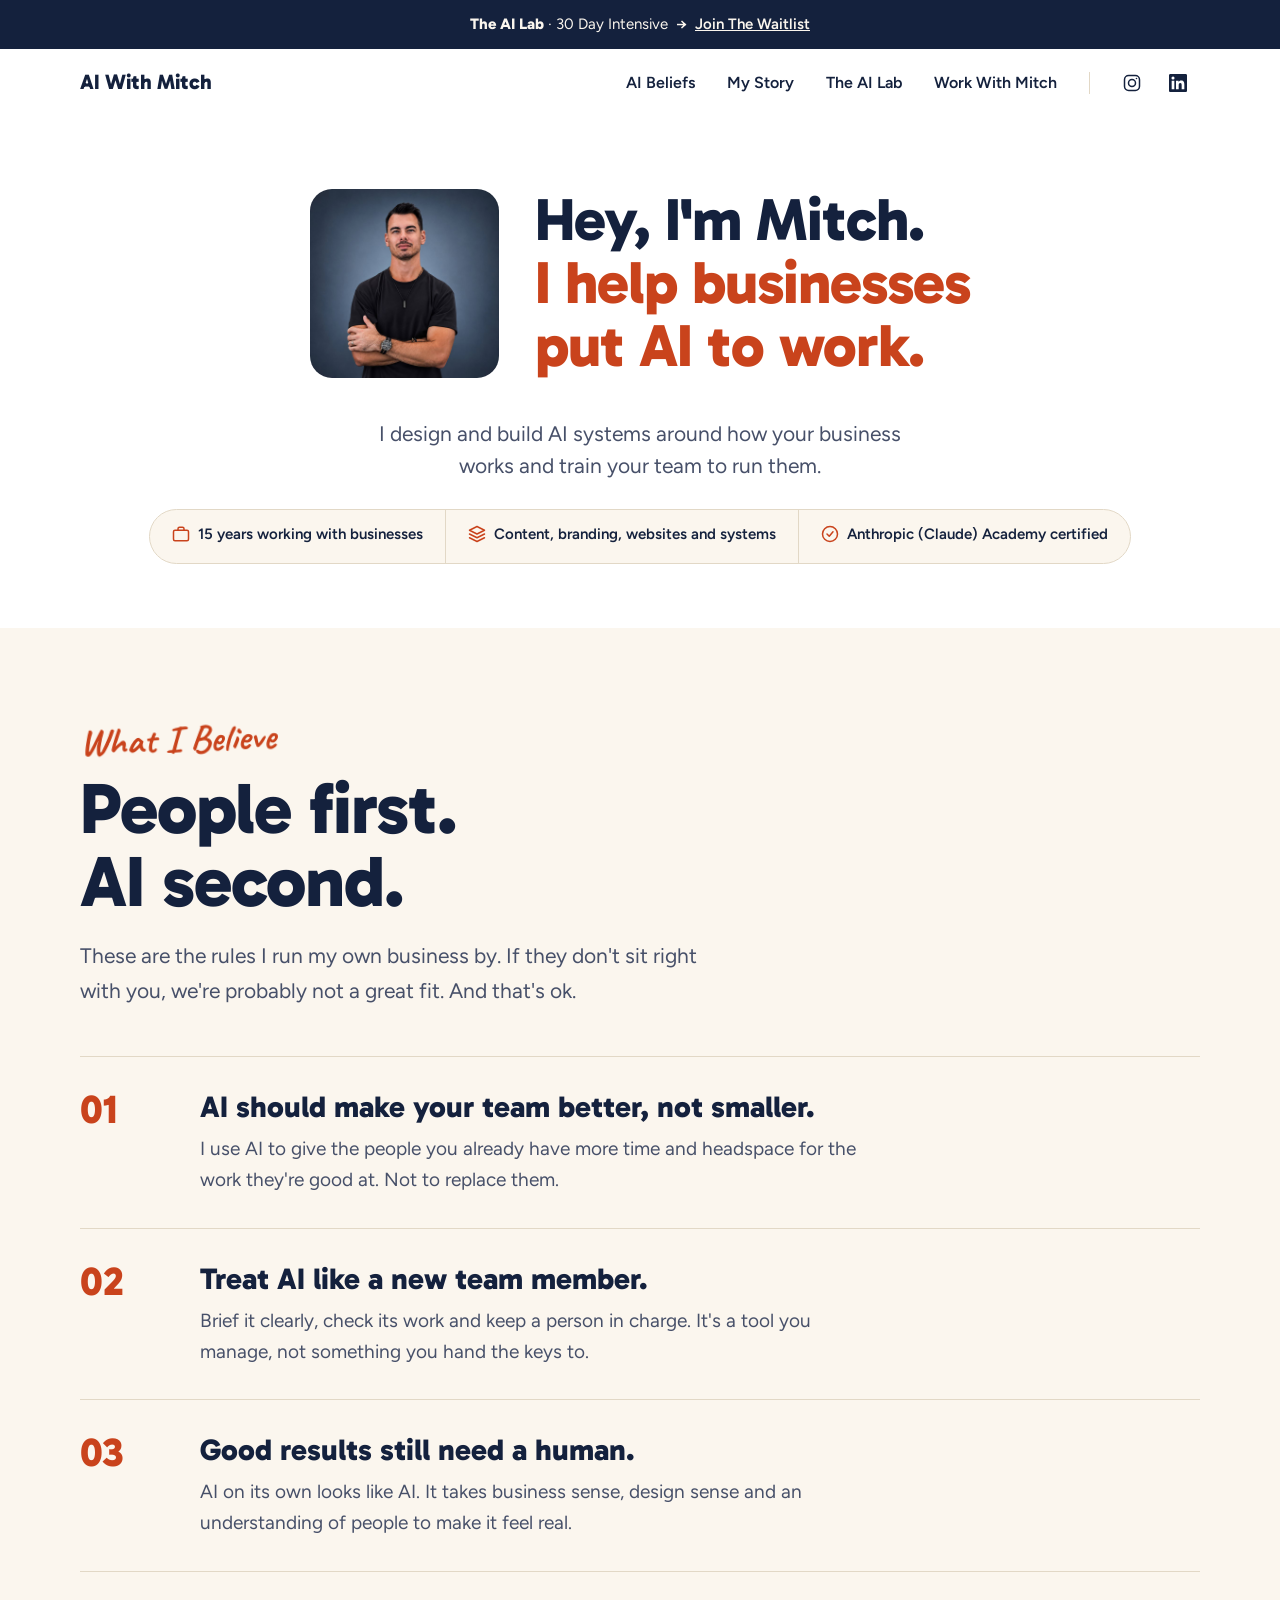
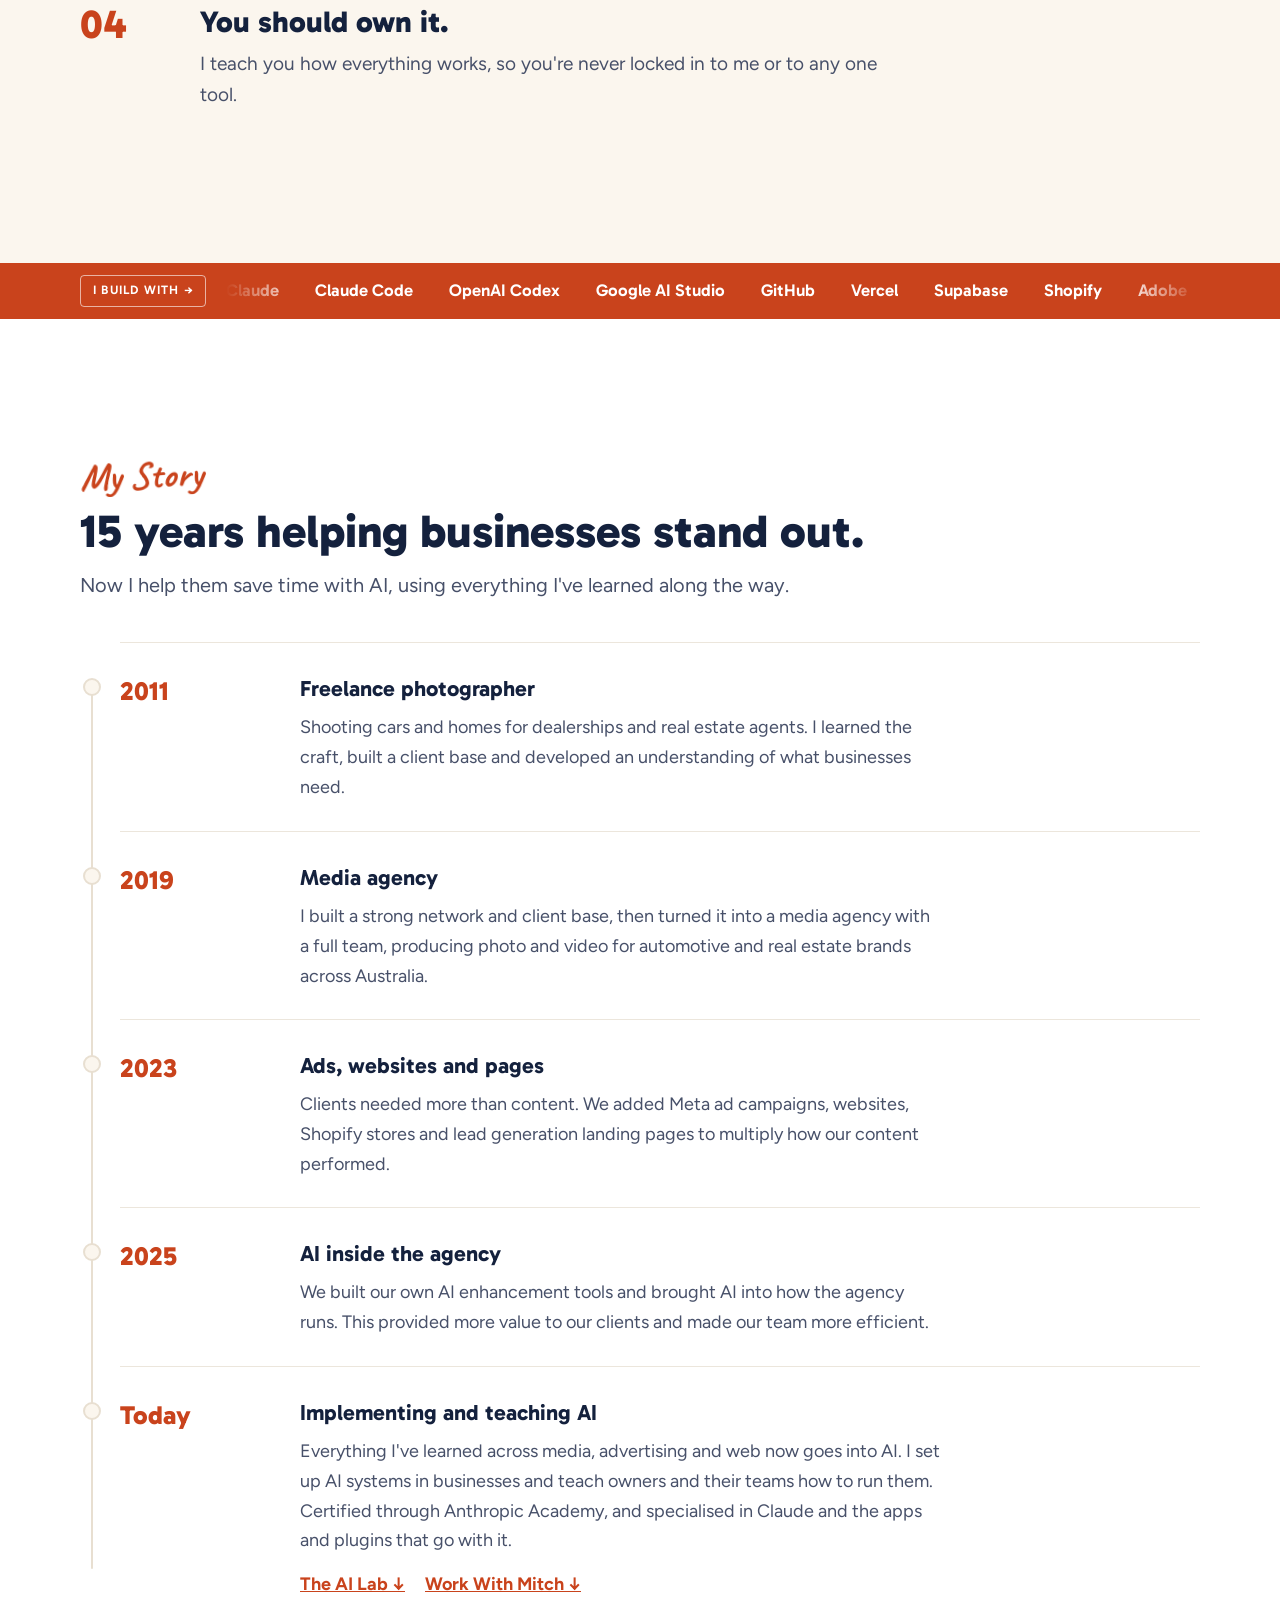
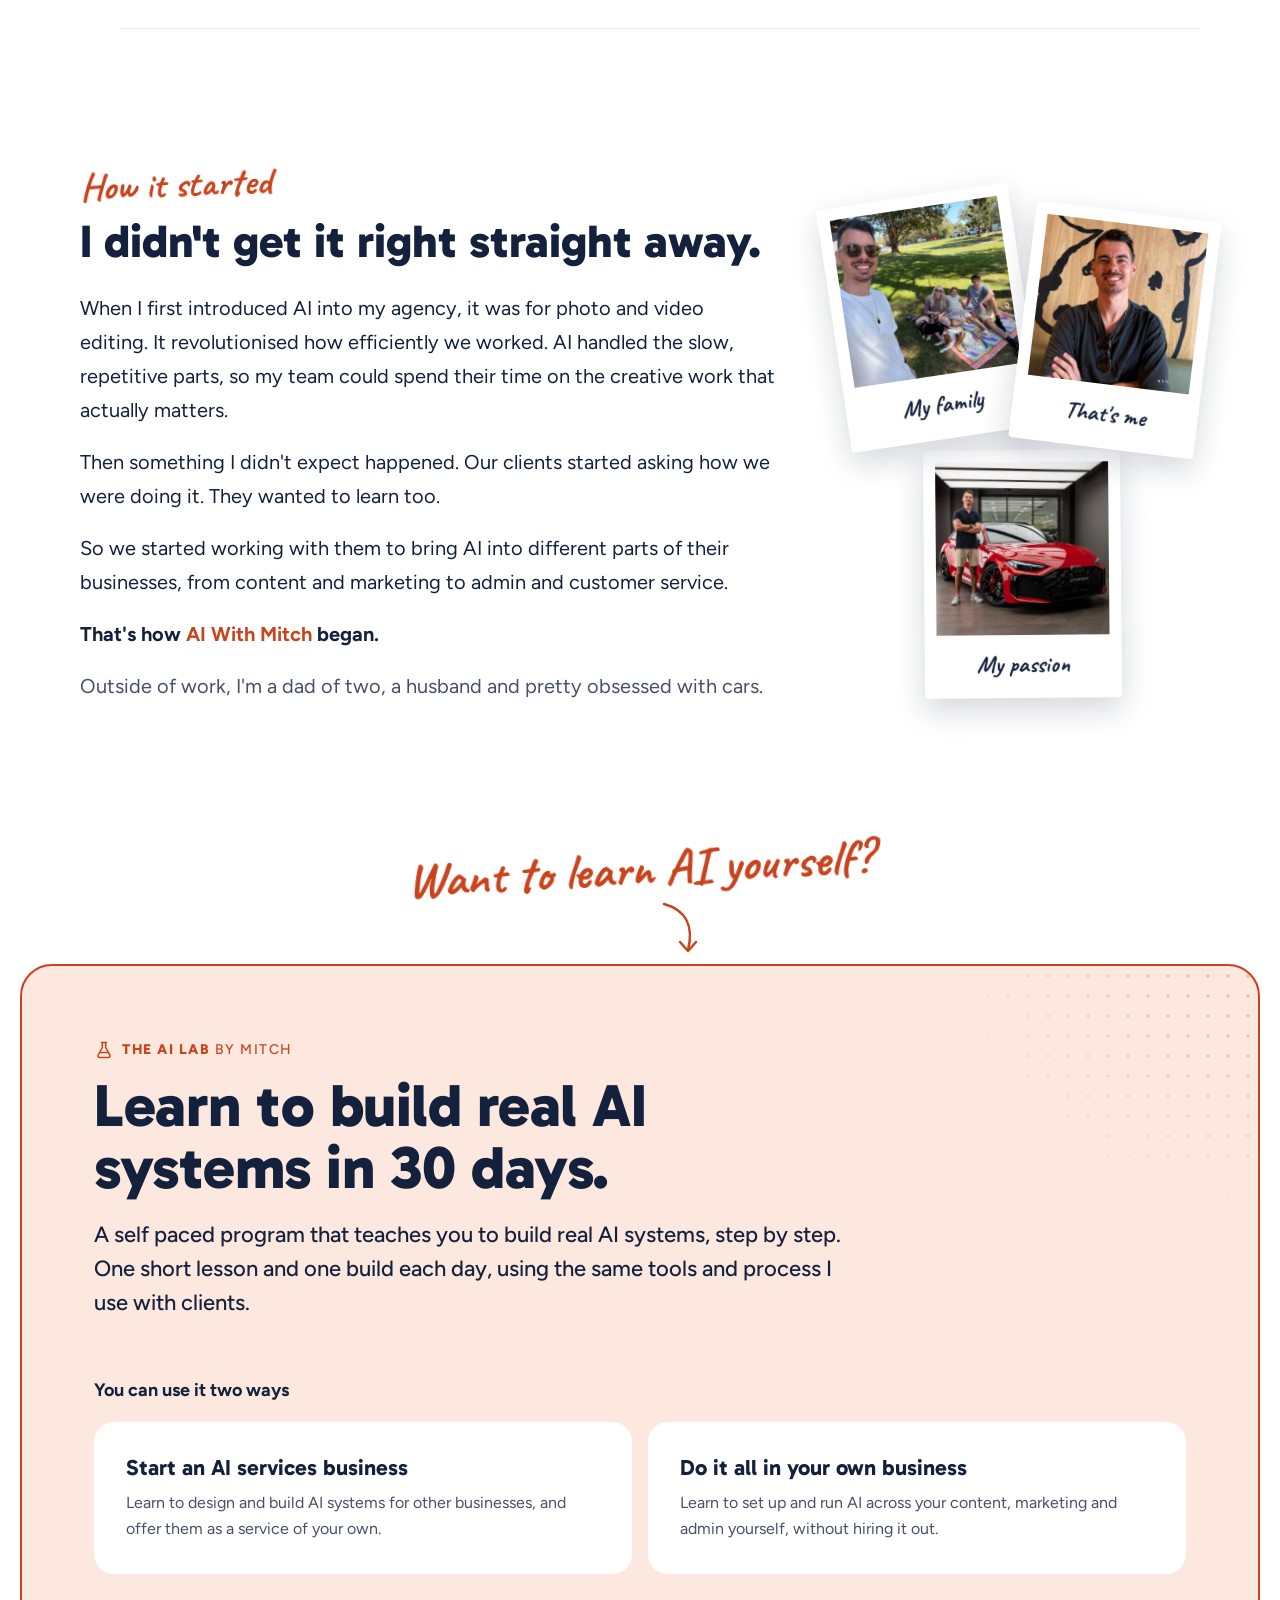
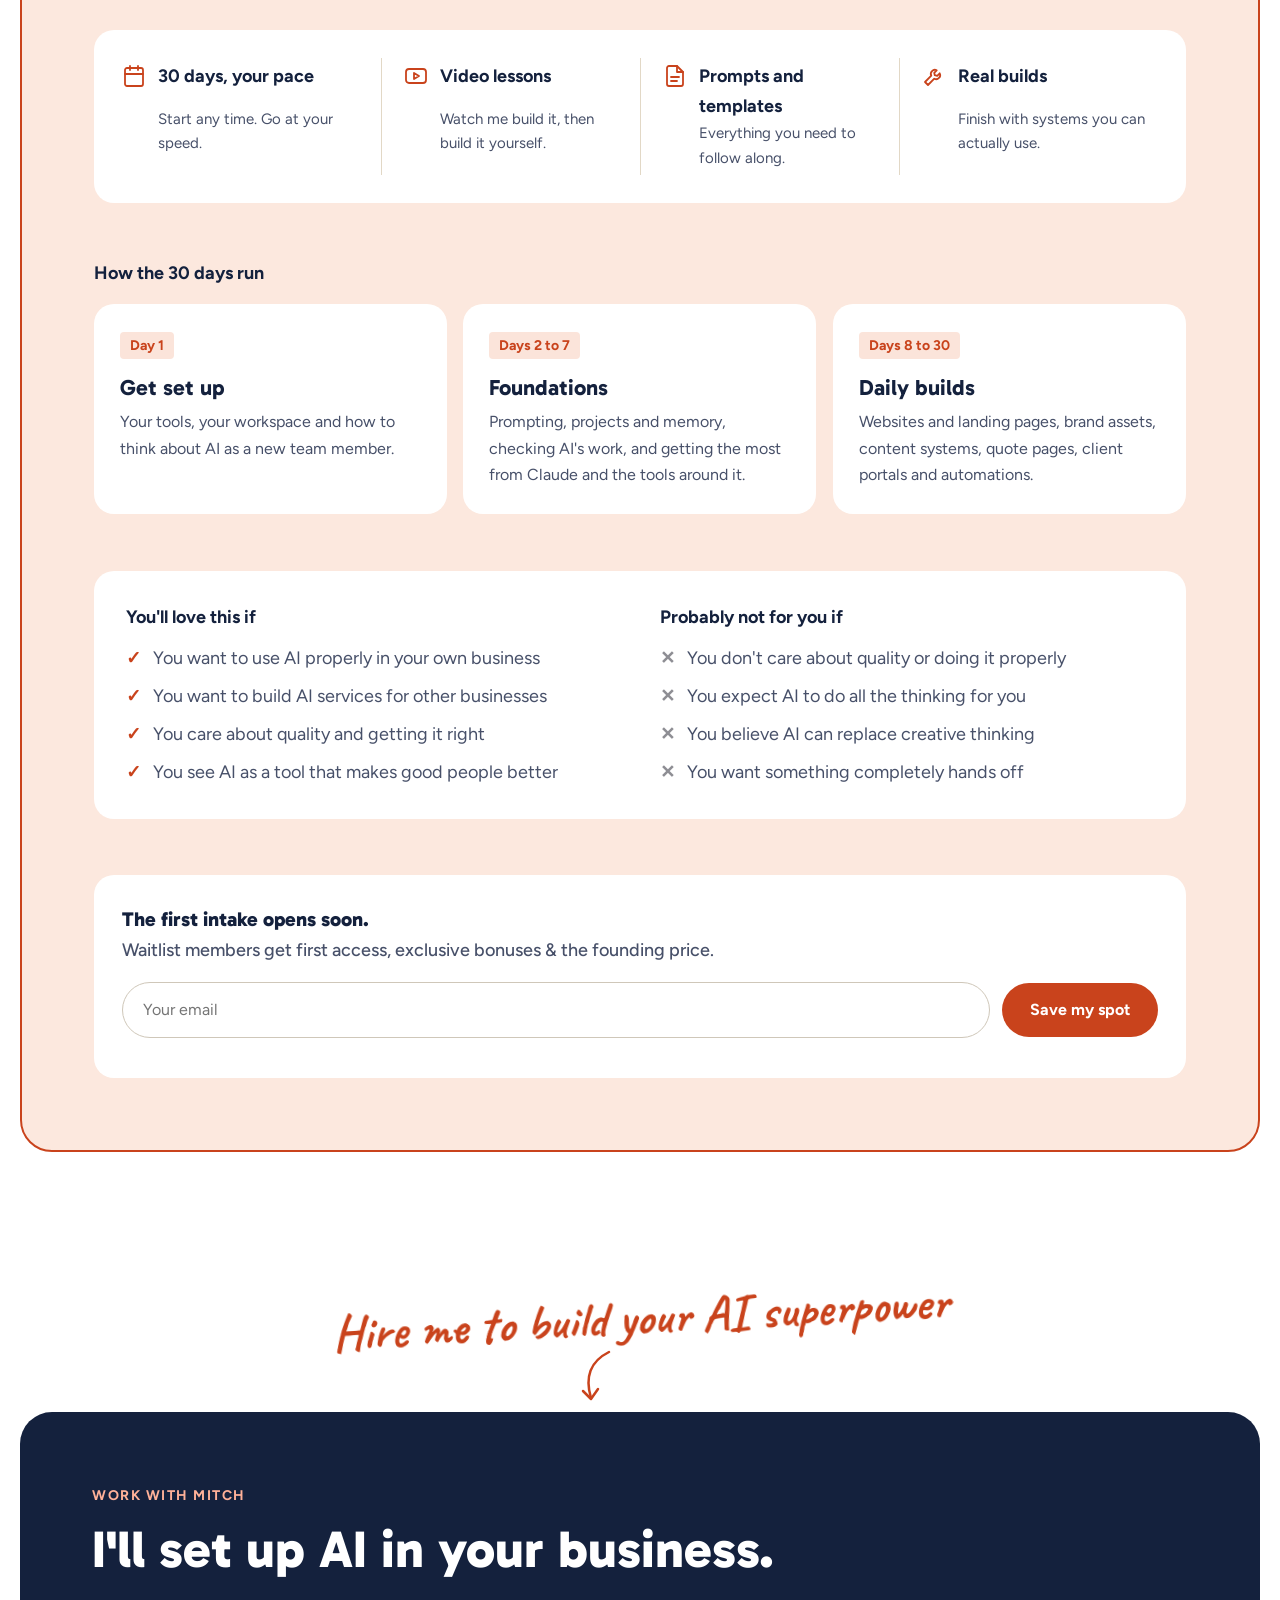
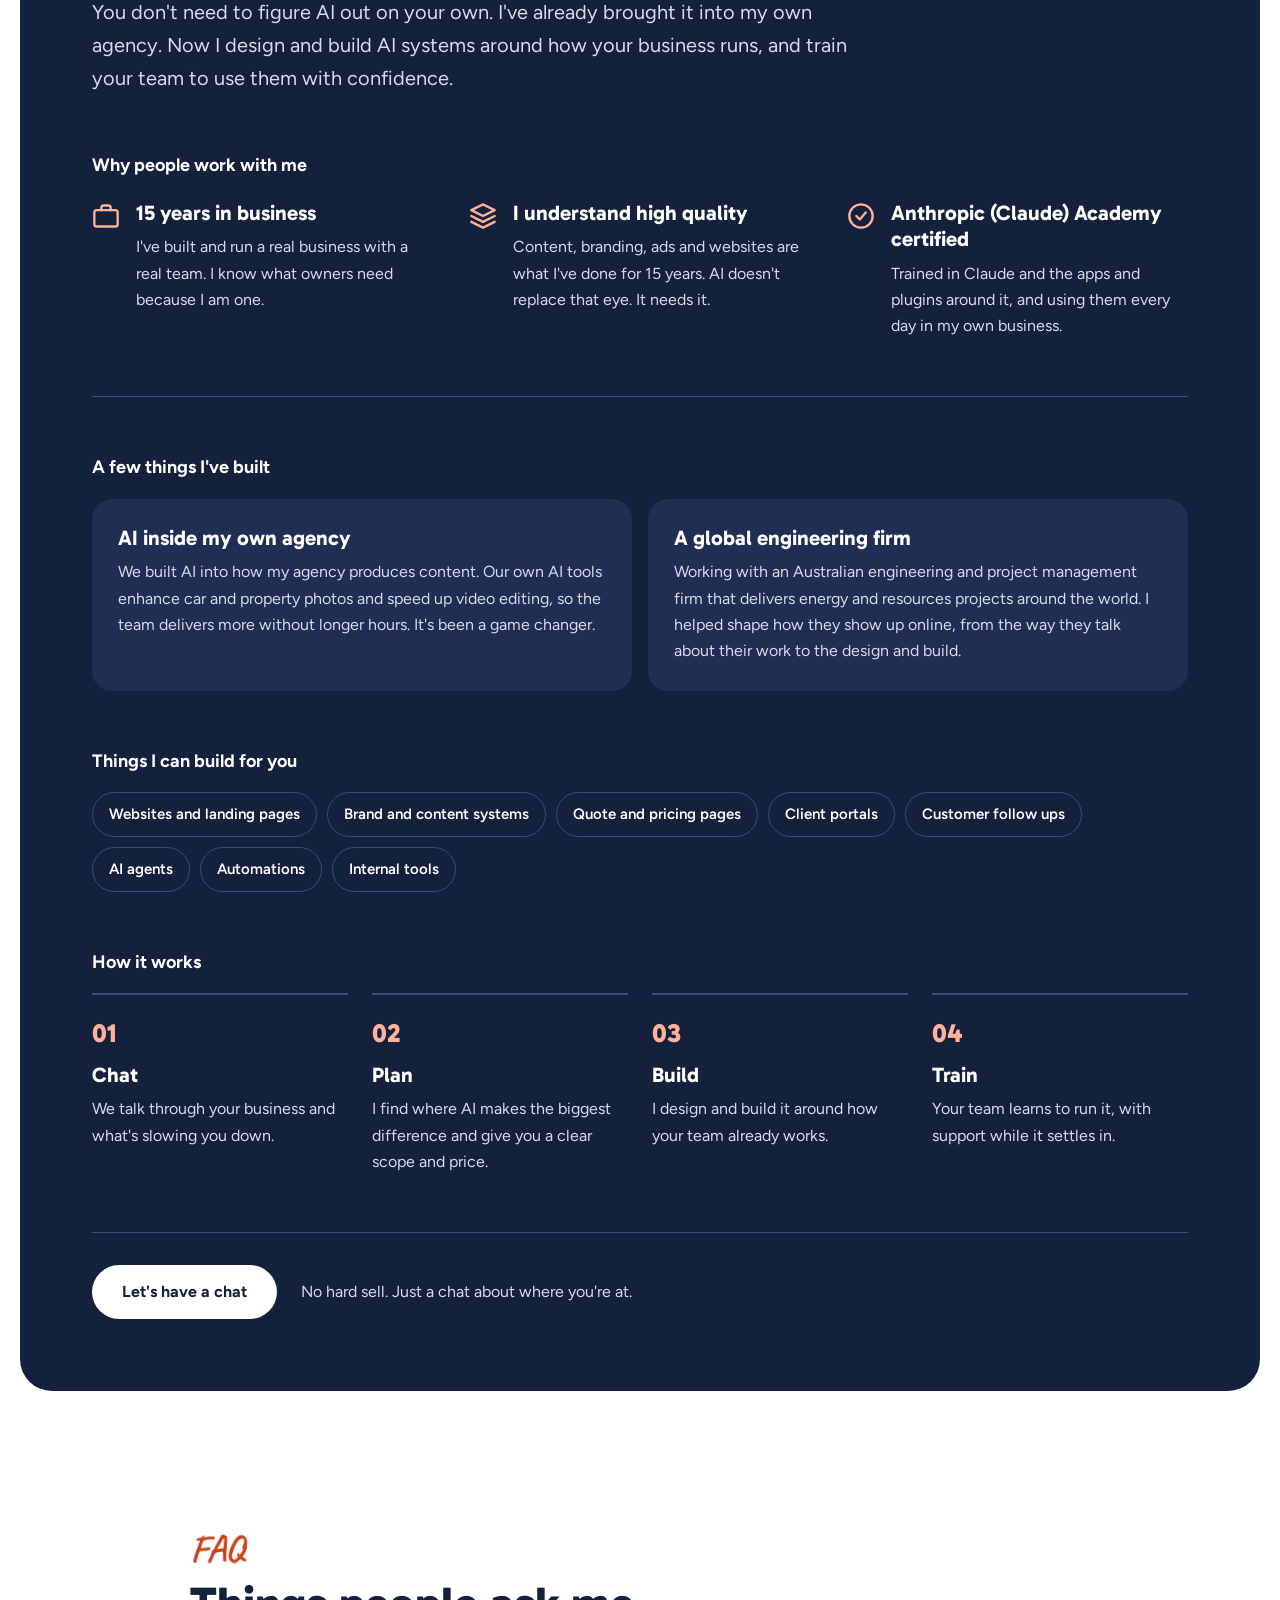
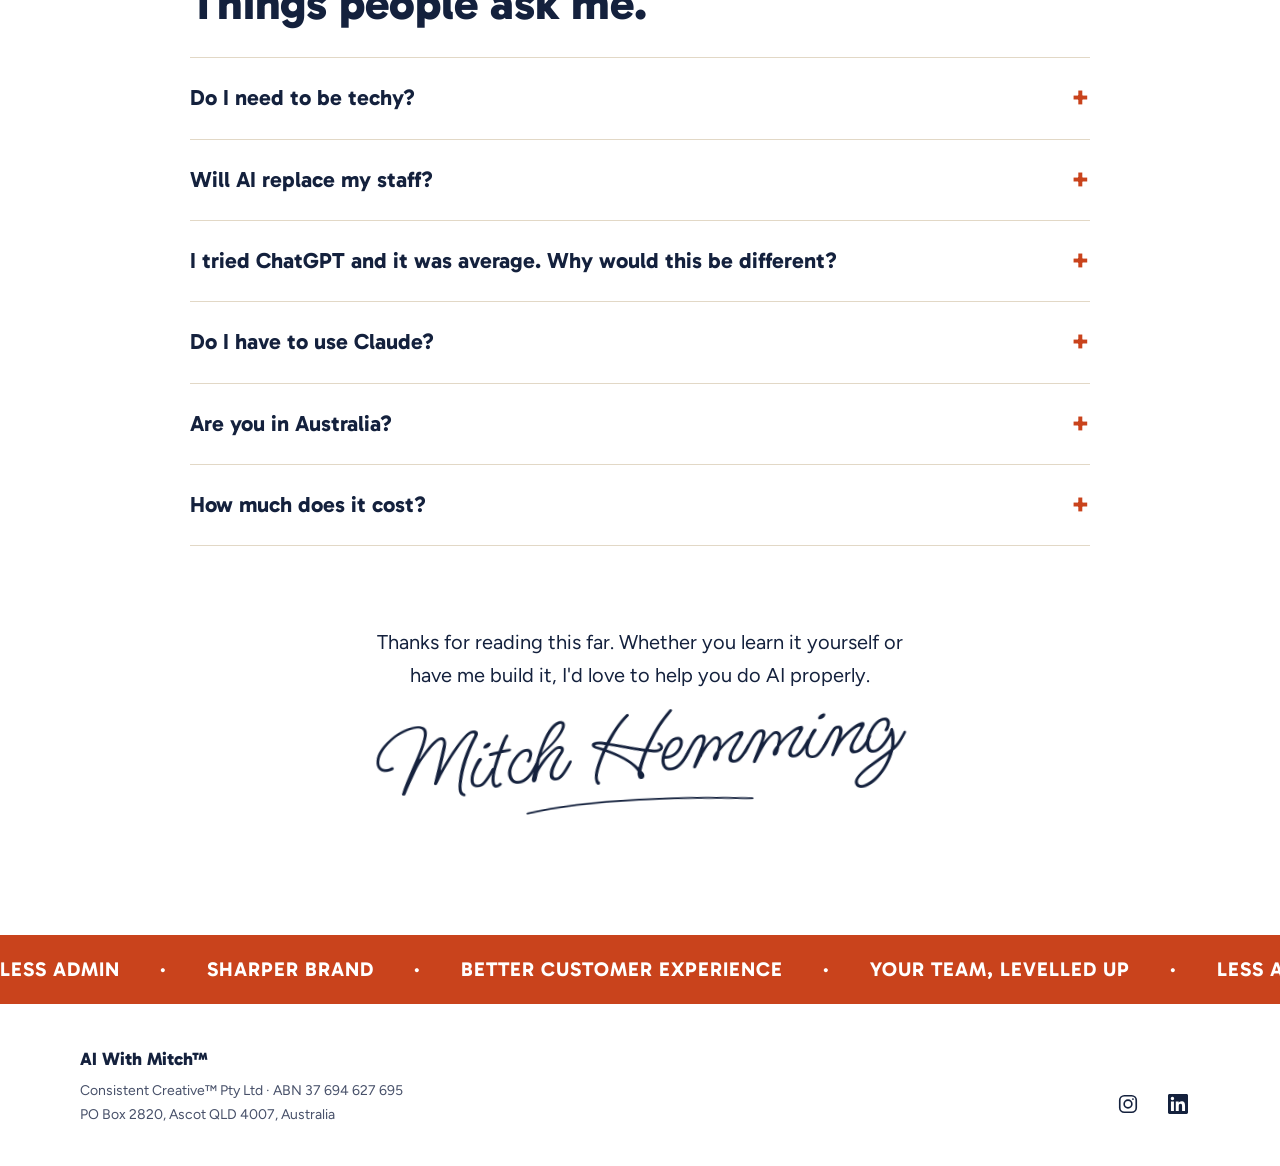
==== commit d875731c: "Add polaroid photo stack, scroll drift and story timeline Co-Authored-By: Claude Opus 5.5 <noreply@a" ====
--- a/index.html
+++ b/index.html
@@ -12,8 +12,8 @@
 <meta property="og:url" content="https://mitchhemming.com/">
 <meta property="og:title" content="AI With Mitch | I help businesses put AI to work">
 <meta property="og:description" content="I design and build AI systems around how your business works and train your team to run them. Learn it yourself in The AI Lab, or have me set it up for you.">
-<meta property="og:image" content="https://mitchhemming.com/og-image-v2.jpg">
-<meta property="og:image:secure_url" content="https://mitchhemming.com/og-image-v2.jpg">
+<meta property="og:image" content="https://mitchhemming.com/og-image-v3.jpg">
+<meta property="og:image:secure_url" content="https://mitchhemming.com/og-image-v3.jpg">
 <meta property="og:image:type" content="image/jpeg">
 <meta property="og:image:width" content="1200">
 <meta property="og:image:height" content="630">
@@ -21,7 +21,7 @@
 <meta name="twitter:card" content="summary_large_image">
 <meta name="twitter:title" content="AI With Mitch | I help businesses put AI to work">
 <meta name="twitter:description" content="I design and build AI systems around how your business works and train your team to run them. Learn it yourself in The AI Lab, or have me set it up for you.">
-<meta name="twitter:image" content="https://mitchhemming.com/og-image-v2.jpg">
+<meta name="twitter:image" content="https://mitchhemming.com/og-image-v3.jpg">
 <link rel="canonical" href="https://mitchhemming.com/">
 <script type="application/ld+json">
 {"@context":"https://schema.org","@type":"Person","name":"Mitch Hemming","url":"https://mitchhemming.com/","image":"https://mitchhemming.com/mitch-hemming-v5.jpg","jobTitle":"AI systems for business","description":"I design and build AI systems around how your business works and train your team to run them.","address":{"@type":"PostalAddress","addressRegion":"QLD","addressCountry":"AU"},"sameAs":["https://www.instagram.com/mitchhemming","https://www.linkedin.com/in/mitch-hemming-683b6779"]}
@@ -71,6 +71,7 @@
 .rv .top-bar,.rv nav{animation:navIn .7s cubic-bezier(.16,1,.3,1) both}
 .rv nav{animation-delay:.08s}
 @media (prefers-reduced-motion:reduce){.rv .reveal{opacity:1 !important;transform:none !important;transition:none !important}.rv .top-bar,.rv nav{animation:none}}
+.pol{transition:transform .35s cubic-bezier(.16,1,.3,1);will-change:translate,rotate}.pol:hover{z-index:5 !important;transform:rotate(0deg) scale(1.04) !important}@media (max-width:900px){.pstack{max-width:290px !important}.pstack figcaption{font-size:20px !important}}.tl{position:relative;padding-left:40px}.tl-track{position:absolute;left:11px;top:44px;bottom:60px;width:2px;background:#E8DFD1;border-radius:2px;overflow:hidden}.tl-fill{position:absolute;inset:0;background:#C9431C;transform-origin:top;transform:scaleY(var(--p,0))}.tl-item{position:relative}.tl-item::before{content:'';position:absolute;left:-37px;top:35px;width:14px;height:14px;border-radius:50%;background:#FBF6EE;border:2px solid #E8DFD1;transition:background .5s,border-color .5s,transform .5s;z-index:1}.tl-item.lit::before{background:#C9431C;border-color:#C9431C;transform:scale(1.1)}@media (max-width:600px){.tl{padding-left:32px}.tl-track{left:7px}.tl-item::before{left:-33px}}
 </style>
 
 </head>
@@ -158,28 +159,30 @@
 <h2 style="margin: 0 0 12px; max-width: none; font-family: Gabarito, sans-serif; font-weight: 800; font-size: clamp(30px, 4.6vw, 46px); line-height: 1.1">15 years helping businesses stand out.</h2>
 <p style="margin: 0 0 40px; max-width: none; font-size: clamp(18px, 2.2vw, 20px); color: #475069">Now I help them save time with AI, using everything I've learned along the way.</p>
 
-<ol style="margin: 0 0 24px; padding: 0; list-style: none">
-<li style="display: flex; flex-wrap: wrap; gap: 8px 40px; padding: 28px 0; border-top: 1px solid #ECE6DC">
+<div class="tl"><span class="tl-track" aria-hidden="true"><span class="tl-fill"></span></span>
+<ol style="margin: 0; padding: 0; list-style: none">
+<li class="tl-item" style="display: flex; flex-wrap: wrap; gap: 8px 40px; padding: 28px 0; border-top: 1px solid #ECE6DC">
 <p style="flex: 0 0 140px; margin: 0; font-family: Gabarito, sans-serif; font-weight: 800; font-size: 26px; color: #C9431C">2011</p>
 <div style="flex: 1 1 420px; min-width: 0"><h3 style="margin: 0 0 6px; font-family: Gabarito, sans-serif; font-weight: 700; font-size: 22px">Freelance photographer</h3><p style="margin: 0; color: #475069; max-width: 640px">Shooting cars and homes for dealerships and real estate agents. I learned the craft, built a client base and developed an understanding of what businesses need.</p></div>
 </li>
-<li style="display: flex; flex-wrap: wrap; gap: 8px 40px; padding: 28px 0; border-top: 1px solid #ECE6DC">
+<li class="tl-item" style="display: flex; flex-wrap: wrap; gap: 8px 40px; padding: 28px 0; border-top: 1px solid #ECE6DC">
 <p style="flex: 0 0 140px; margin: 0; font-family: Gabarito, sans-serif; font-weight: 800; font-size: 26px; color: #C9431C">2019</p>
 <div style="flex: 1 1 420px; min-width: 0"><h3 style="margin: 0 0 6px; font-family: Gabarito, sans-serif; font-weight: 700; font-size: 22px">Media agency</h3><p style="margin: 0; color: #475069; max-width: 640px">I built a strong network and client base, then turned it into a media agency with a full team, producing photo and video for automotive and real estate brands across Australia.</p></div>
 </li>
-<li style="display: flex; flex-wrap: wrap; gap: 8px 40px; padding: 28px 0; border-top: 1px solid #ECE6DC">
+<li class="tl-item" style="display: flex; flex-wrap: wrap; gap: 8px 40px; padding: 28px 0; border-top: 1px solid #ECE6DC">
 <p style="flex: 0 0 140px; margin: 0; font-family: Gabarito, sans-serif; font-weight: 800; font-size: 26px; color: #C9431C">2023</p>
 <div style="flex: 1 1 420px; min-width: 0"><h3 style="margin: 0 0 6px; font-family: Gabarito, sans-serif; font-weight: 700; font-size: 22px">Ads, websites and pages</h3><p style="margin: 0; color: #475069; max-width: 640px">Clients needed more than content. We added Meta ad campaigns, websites, Shopify stores and lead generation landing pages to multiply how our content performed.</p></div>
 </li>
-<li style="display: flex; flex-wrap: wrap; gap: 8px 40px; padding: 28px 0; border-top: 1px solid #ECE6DC">
+<li class="tl-item" style="display: flex; flex-wrap: wrap; gap: 8px 40px; padding: 28px 0; border-top: 1px solid #ECE6DC">
 <p style="flex: 0 0 140px; margin: 0; font-family: Gabarito, sans-serif; font-weight: 800; font-size: 26px; color: #C9431C">2025</p>
 <div style="flex: 1 1 420px; min-width: 0"><h3 style="margin: 0 0 6px; font-family: Gabarito, sans-serif; font-weight: 700; font-size: 22px">AI inside the agency</h3><p style="margin: 0; color: #475069; max-width: 640px">We built our own AI enhancement tools and brought AI into how the agency runs. This provided more value to our clients and made our team more efficient.</p></div>
 </li>
 </ol>
-<div style="padding: 28px 0; border-top: 1px solid #ECE6DC; border-bottom: 1px solid #ECE6DC; display: flex; flex-wrap: wrap; gap: 8px 40px">
+<div class="tl-item" style="padding: 28px 0; border-top: 1px solid #ECE6DC; border-bottom: 1px solid #ECE6DC; display: flex; flex-wrap: wrap; gap: 8px 40px">
 <p style="flex: 0 0 140px; margin: 0; font-family: Gabarito, sans-serif; font-weight: 800; font-size: 26px; color: #C9431C">Today</p>
 <div style="flex: 1 1 420px; min-width: 0"><h3 style="margin: 0 0 6px; font-family: Gabarito, sans-serif; font-weight: 700; font-size: 22px">Implementing and teaching AI</h3><p style="margin: 0 0 14px; color: #475069; max-width: 640px">Everything I've learned across media, advertising and web now goes into AI. I set up AI systems in businesses and teach owners and their teams how to run them. Certified through Anthropic Academy, and specialised in Claude and the apps and plugins that go with it.</p>
 <div style="display: flex; flex-wrap: wrap; gap: 20px; font-weight: 700"><a href="#learn" style="color: #C9431C">The AI Lab ↓</a><a href="#work" style="color: #C9431C">Work With Mitch ↓</a></div></div>
+</div>
 </div>
 </section>
 
@@ -196,7 +199,13 @@
 <p style="margin: 0; color: #475069">Outside of work, I'm a dad of two, a husband and pretty obsessed with cars.</p>
 </div>
 </div>
-<div style="flex: 1 1 360px; max-width: 420px; margin: 0 auto"><figure style="margin: 0; position: relative; border: 1px solid #D9CFBE; border-radius: 19px; overflow: hidden"><img src="/mitch-car-shoot.jpg" alt="Mitch standing beside a red Audi RS at a dealership shoot" width="960" height="1200" loading="lazy" style="display: block; width: 100%; height: auto; aspect-ratio: 4 / 5; object-fit: cover; border-radius: 0"></figure></div>
+<div class="pstack" style="flex: 1 1 360px; max-width: 440px; margin: 0 auto; width: 100%">
+<div style="position: relative; width: 100%; aspect-ratio: 1 / 1.3; margin: 8px 0">
+<figure class="pol" style="position: absolute; margin: 0; background: #ffffff; padding: 12px 12px 0; border-radius: 4px; box-shadow: 0 12px 30px rgba(20,33,61,0.18); left: 1%; top: 2%; width: 47%; transform: rotate(-6deg); z-index: 1"><img src="/mitch-family.jpg" width="400" height="400" decoding="async" alt="Mitch with his family and dogs on a picnic rug" style="display:block;width:100%;height:auto;aspect-ratio:1/1;object-fit:cover"><figcaption style="padding: 10px 4px 14px; text-align: center; font-family: Caveat, cursive; font-weight: 700; font-size: 24px; color: #14213D">My family</figcaption></figure>
+<figure class="pol" style="position: absolute; margin: 0; background: #ffffff; padding: 12px 12px 0; border-radius: 4px; box-shadow: 0 12px 30px rgba(20,33,61,0.18); right: 1%; top: 4%; width: 45%; transform: rotate(5deg); z-index: 2"><img src="/mitch-me.jpg" width="400" height="400" decoding="async" alt="Mitch smiling at a cafe table" style="display:block;width:100%;height:auto;aspect-ratio:1/1;object-fit:cover"><figcaption style="padding: 10px 4px 14px; text-align: center; font-family: Caveat, cursive; font-weight: 700; font-size: 24px; color: #14213D">That's me</figcaption></figure>
+<figure class="pol" style="position: absolute; margin: 0; background: #ffffff; padding: 12px 12px 0; border-radius: 4px; box-shadow: 0 12px 30px rgba(20,33,61,0.18); left: 25%; top: 50%; width: 48%; transform: rotate(-2deg); z-index: 0"><img src="/mitch-car.jpg" width="400" height="400" decoding="async" alt="Mitch beside a red car at a shoot" style="display:block;width:100%;height:auto;aspect-ratio:1/1;object-fit:cover"><figcaption style="padding: 10px 4px 14px; text-align: center; font-family: Caveat, cursive; font-weight: 700; font-size: 24px; color: #14213D">My passion</figcaption></figure>
+</div>
+</div>
 </div>
 
 </section>
@@ -408,6 +417,23 @@
     }
   }catch(e){document.documentElement.classList.remove('rv');}
 
+  // Polaroid drift and story timeline
+  try{
+    var still=matchMedia('(prefers-reduced-motion: reduce)').matches,amp=[[-10,-16,-2.5],[12,-10,2],[-6,14,1.5]],raf=0;
+    var tl=document.querySelector('.tl'),items=tl?[].slice.call(tl.querySelectorAll('.tl-item')):[],pols=[].slice.call(document.querySelectorAll('figure.pol'));
+    function tick(){
+      raf=0;var vh=innerHeight||800;
+      if(tl){var r=tl.getBoundingClientRect(),line=vh*0.55;
+        tl.style.setProperty('--p',Math.max(0,Math.min(1,(line-r.top-44)/Math.max(1,r.height-104))).toFixed(3));
+        items.forEach(function(it){it.classList.toggle('lit',it.getBoundingClientRect().top+42<=line);});}
+      if(still||!pols.length)return;
+      var b=pols[0].parentElement.getBoundingClientRect(),t=Math.max(-1,Math.min(1,((b.top+b.height/2)-vh/2)/vh));
+      pols.forEach(function(el,i){var a=amp[i%3];el.style.translate=(a[0]*t).toFixed(1)+'px '+(a[1]*t).toFixed(1)+'px';el.style.rotate=(a[2]*t).toFixed(2)+'deg';});
+    }
+    function req(){if(!raf)raf=requestAnimationFrame(tick);}
+    addEventListener('scroll',req,{passive:true});addEventListener('resize',req,{passive:true});tick();
+  }catch(e){}
+
   // Mobile menu
   var mb=document.getElementById('menu-btn'),menu=document.getElementById('site-menu');
   function setMenu(open){menu.classList.toggle('open',open);mb.setAttribute('aria-expanded',open);mb.setAttribute('aria-label',open?'Close menu':'Open menu');mb.querySelector('.ic-open').hidden=open;mb.querySelector('.ic-close').hidden=!open;}
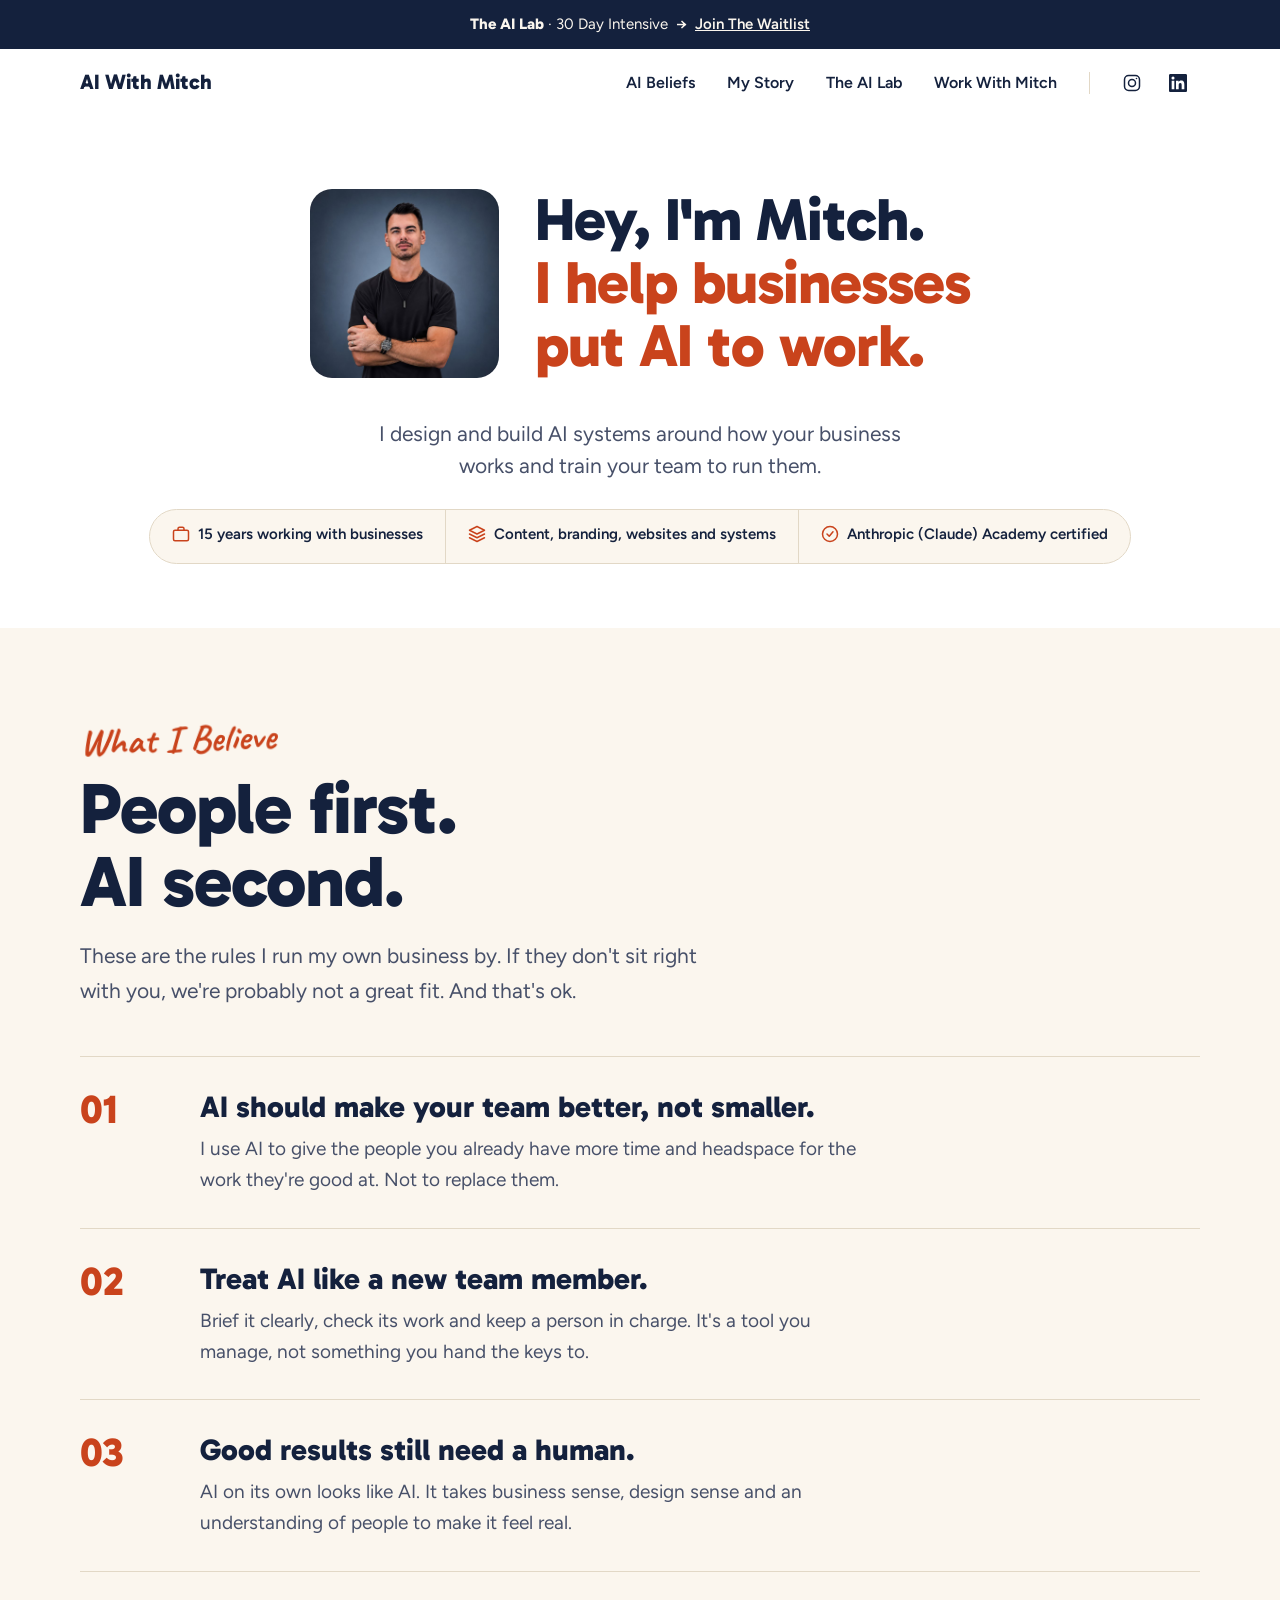
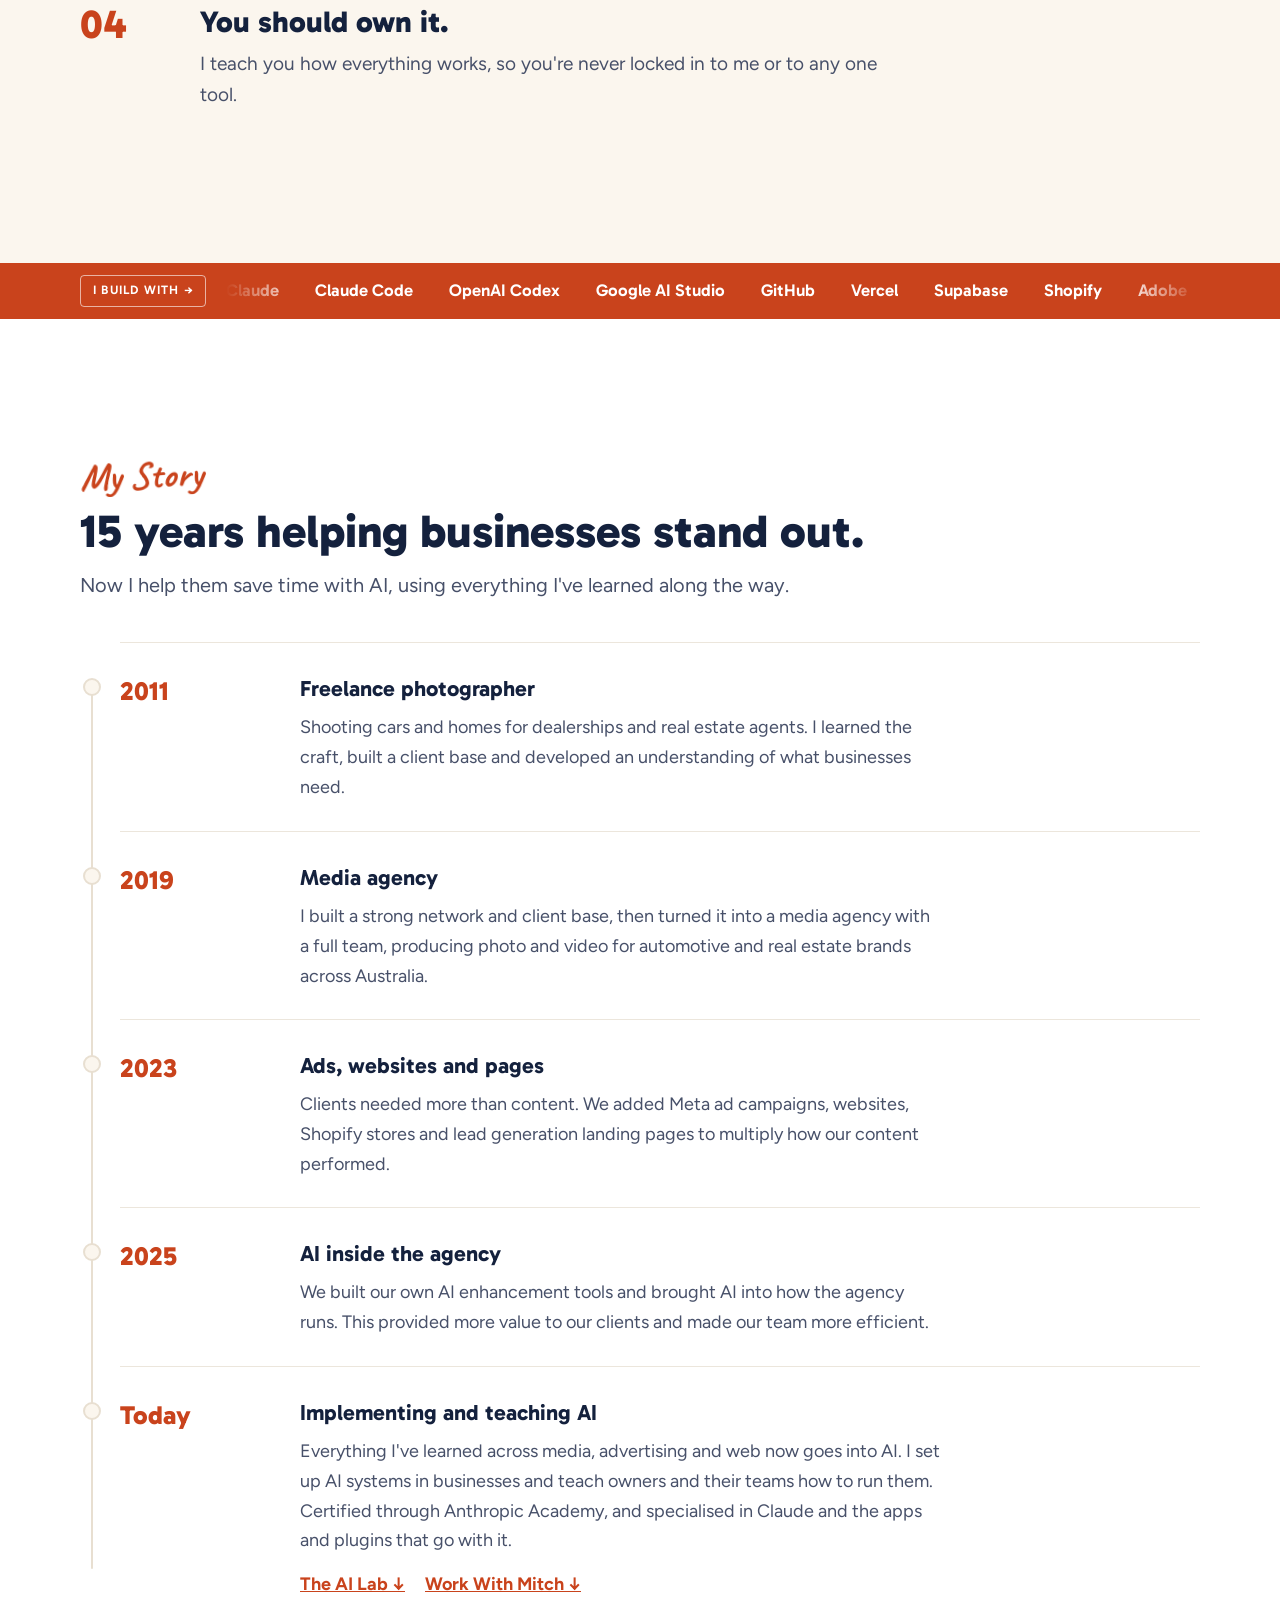
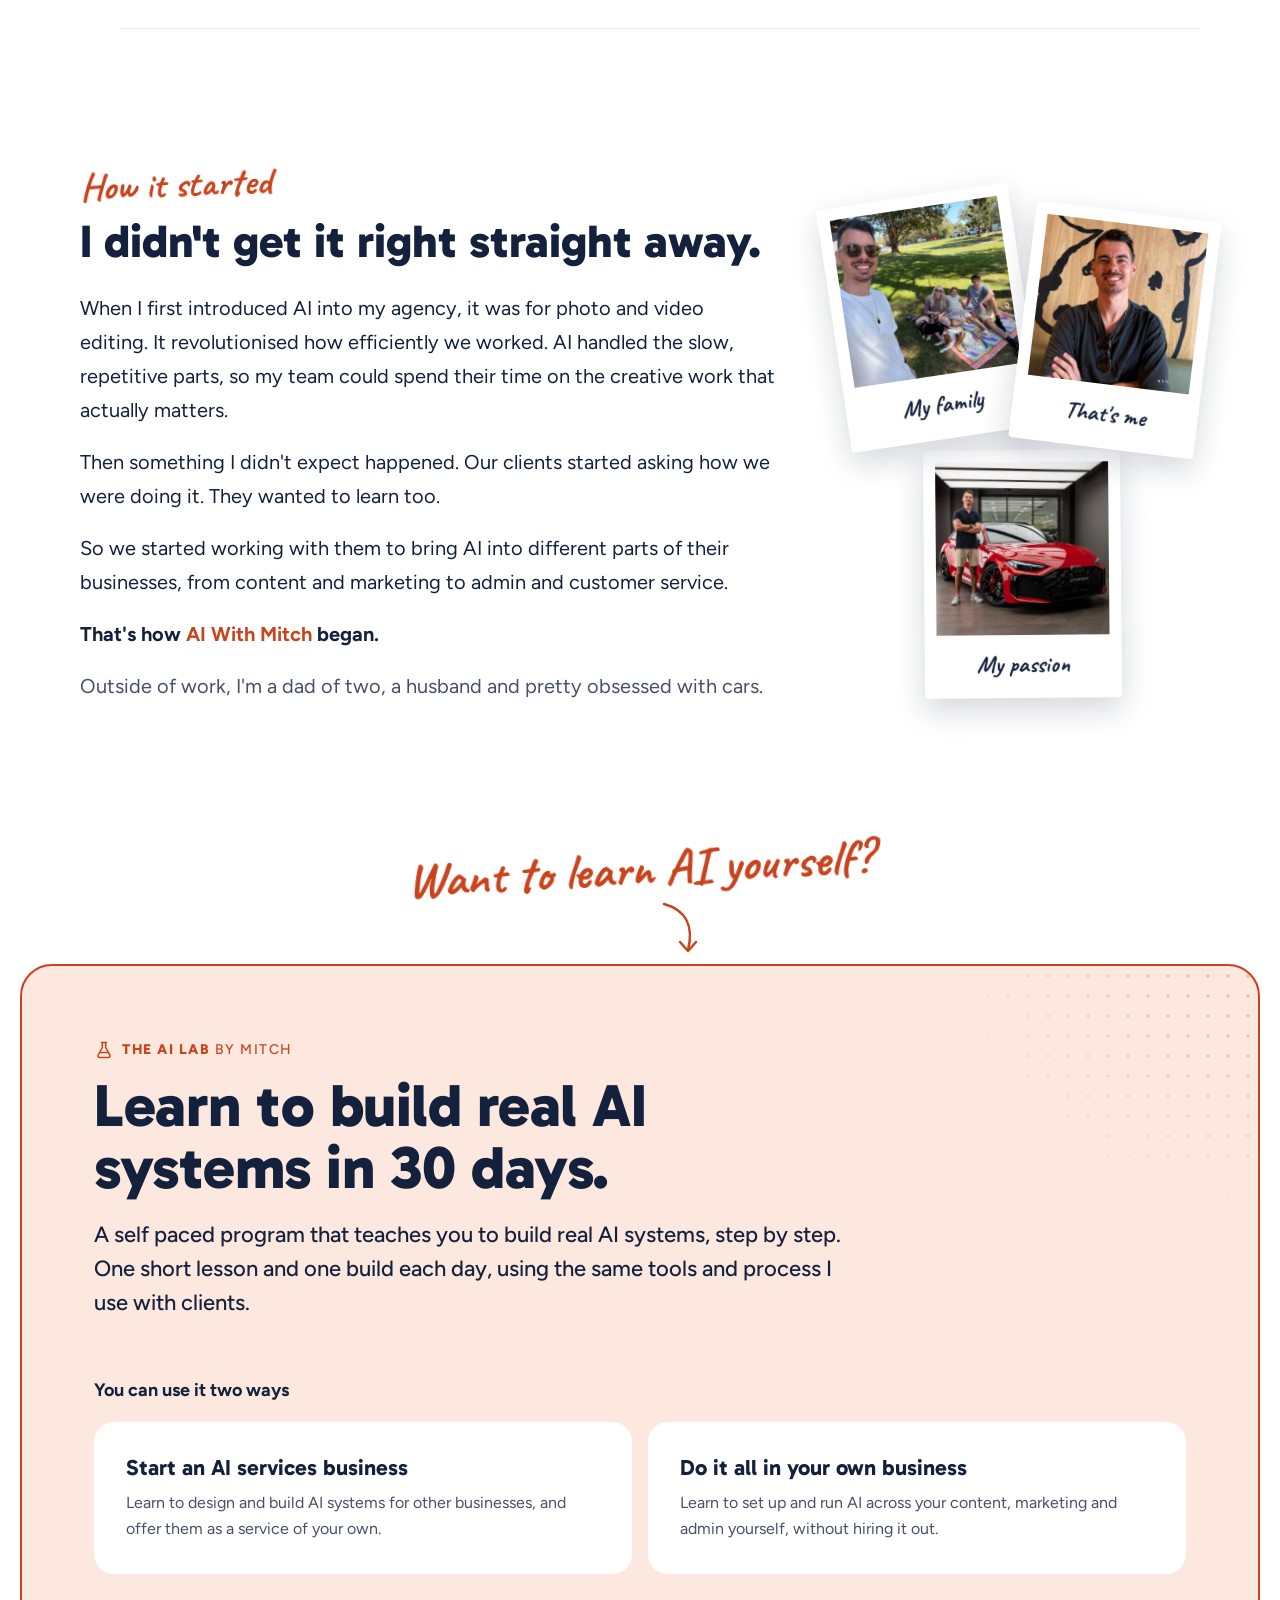
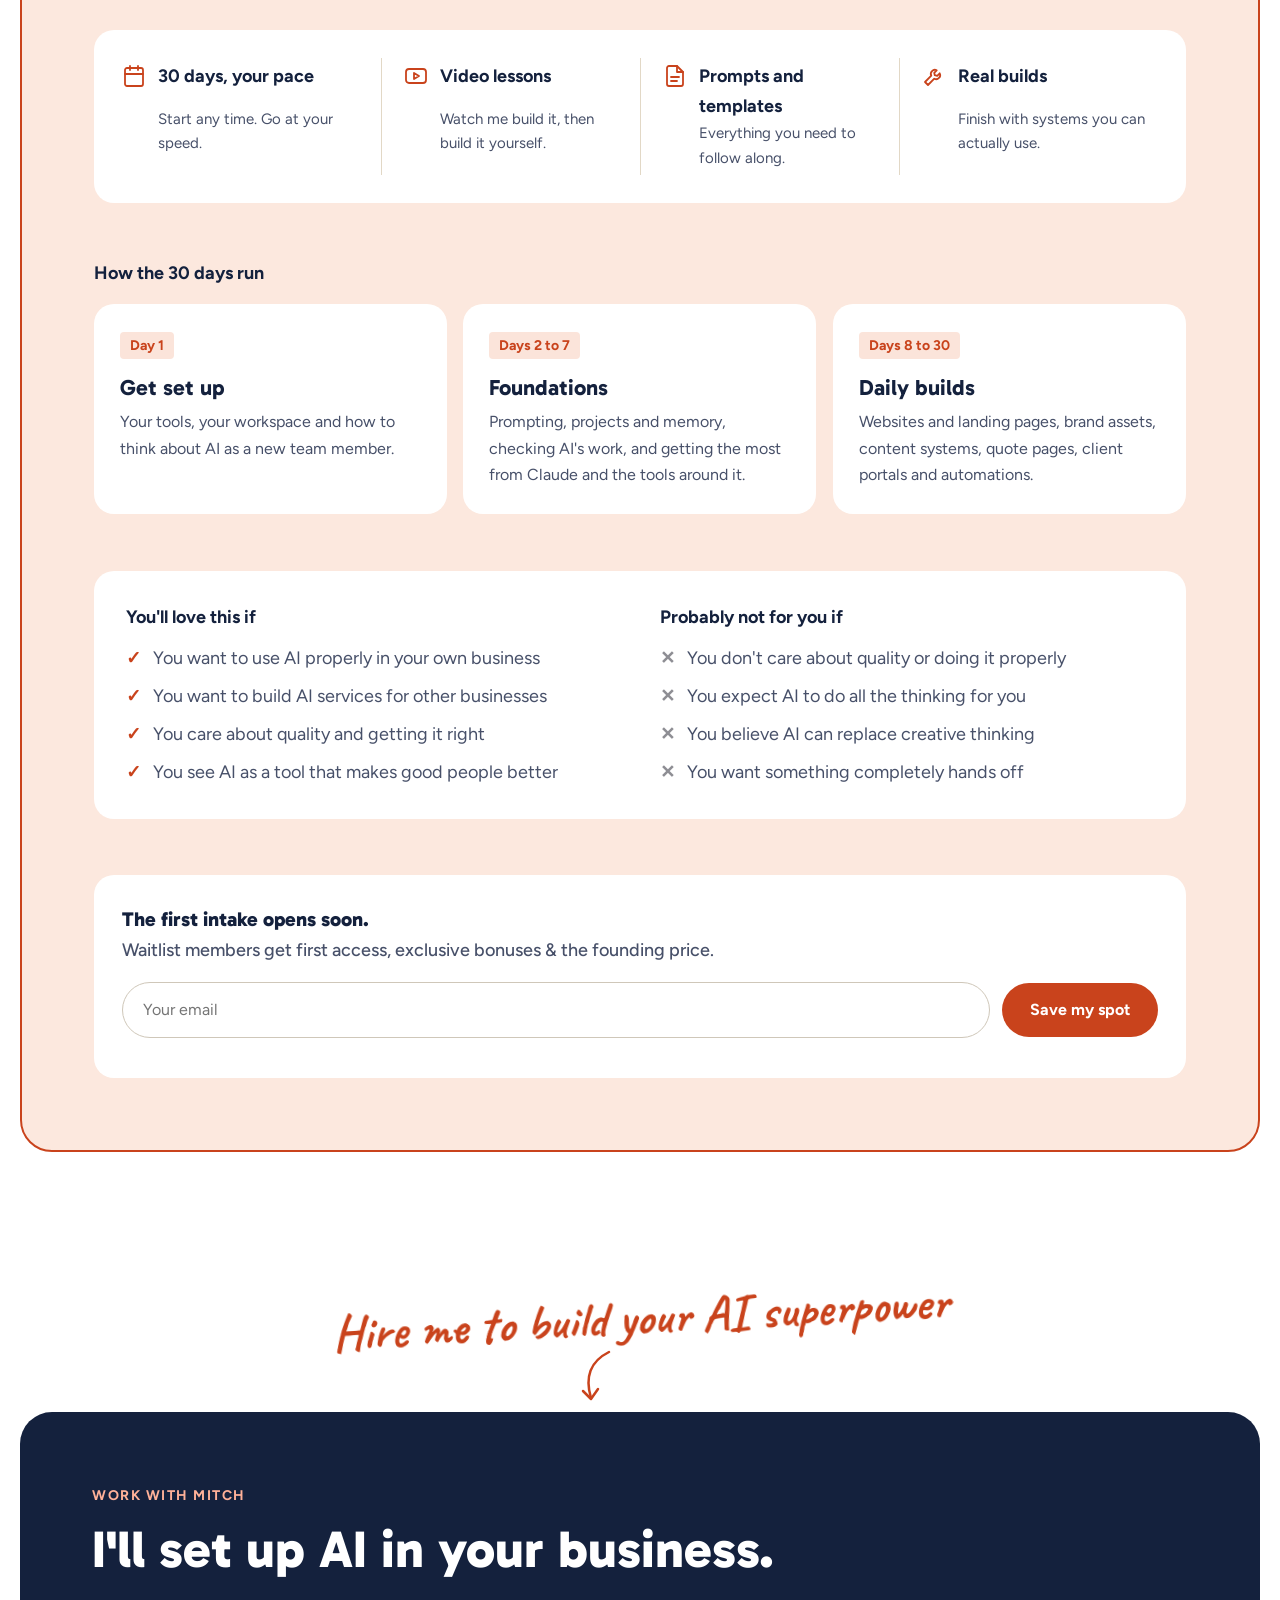
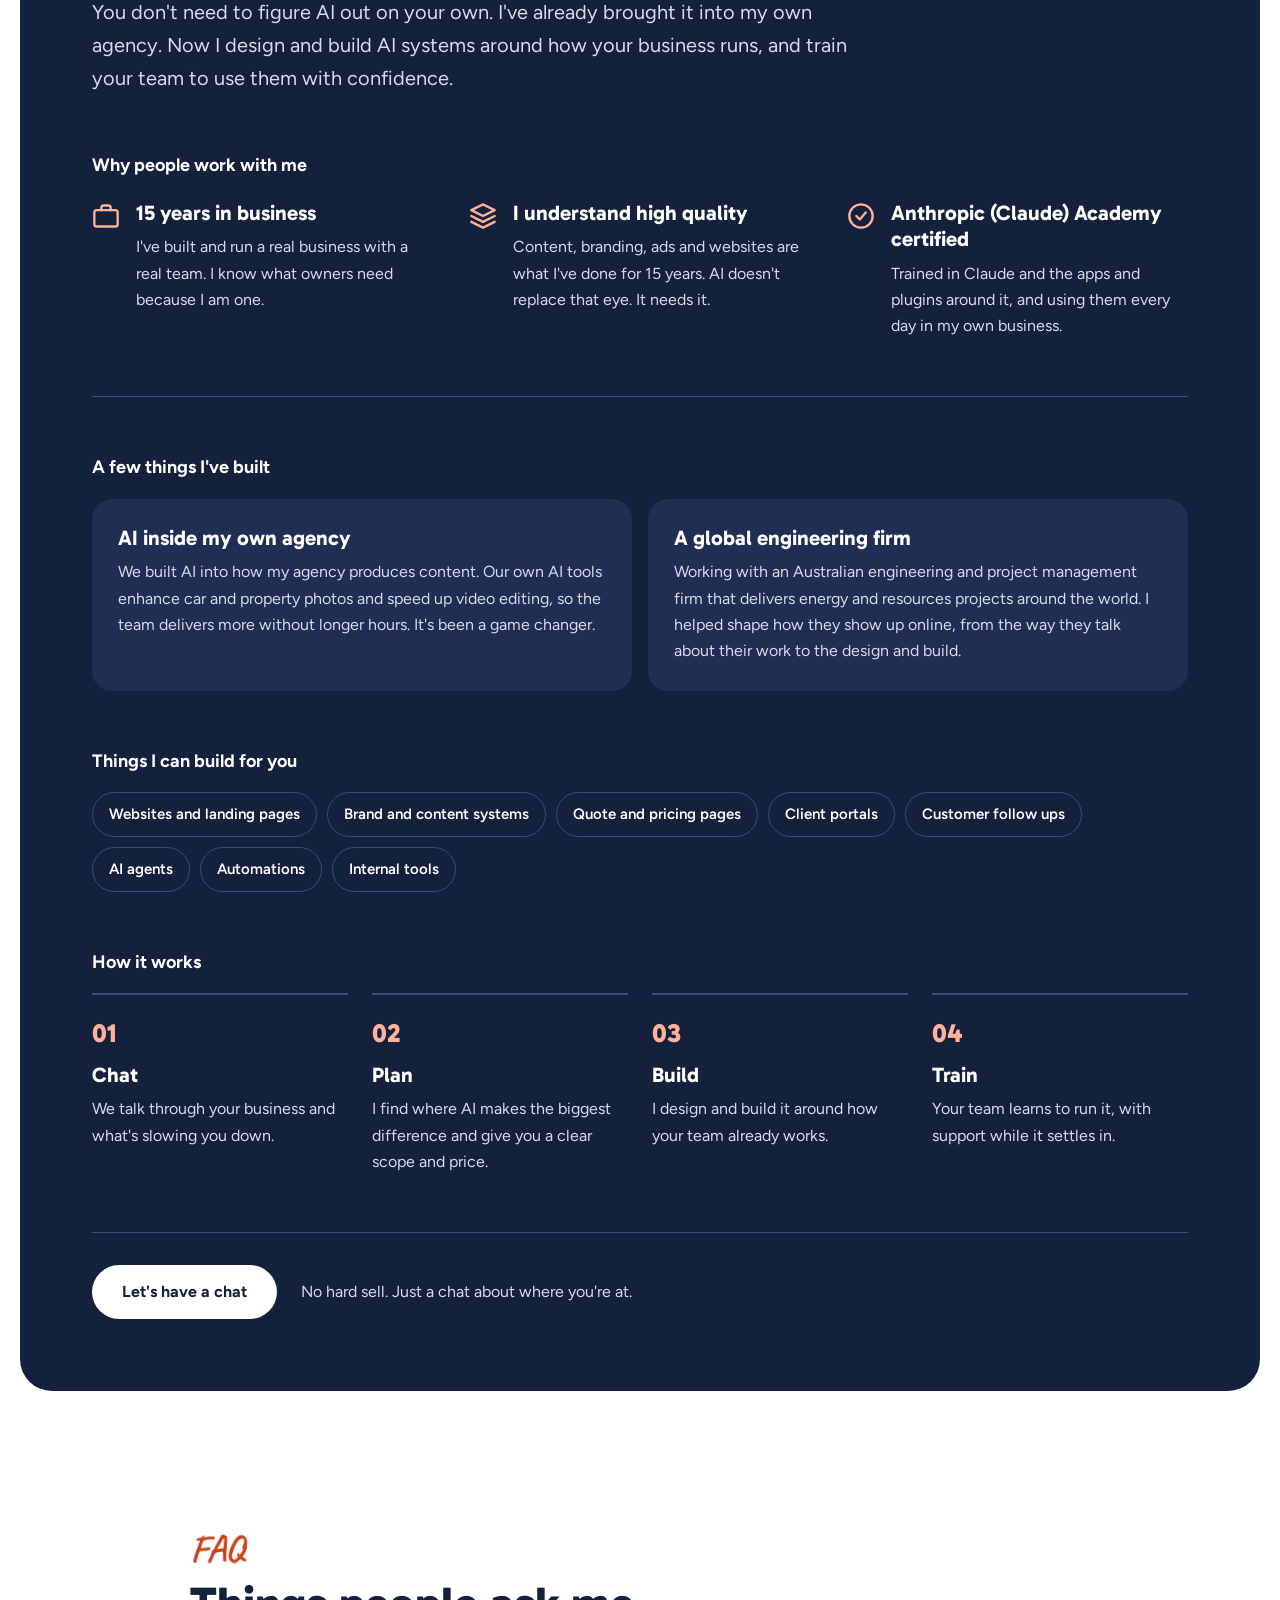
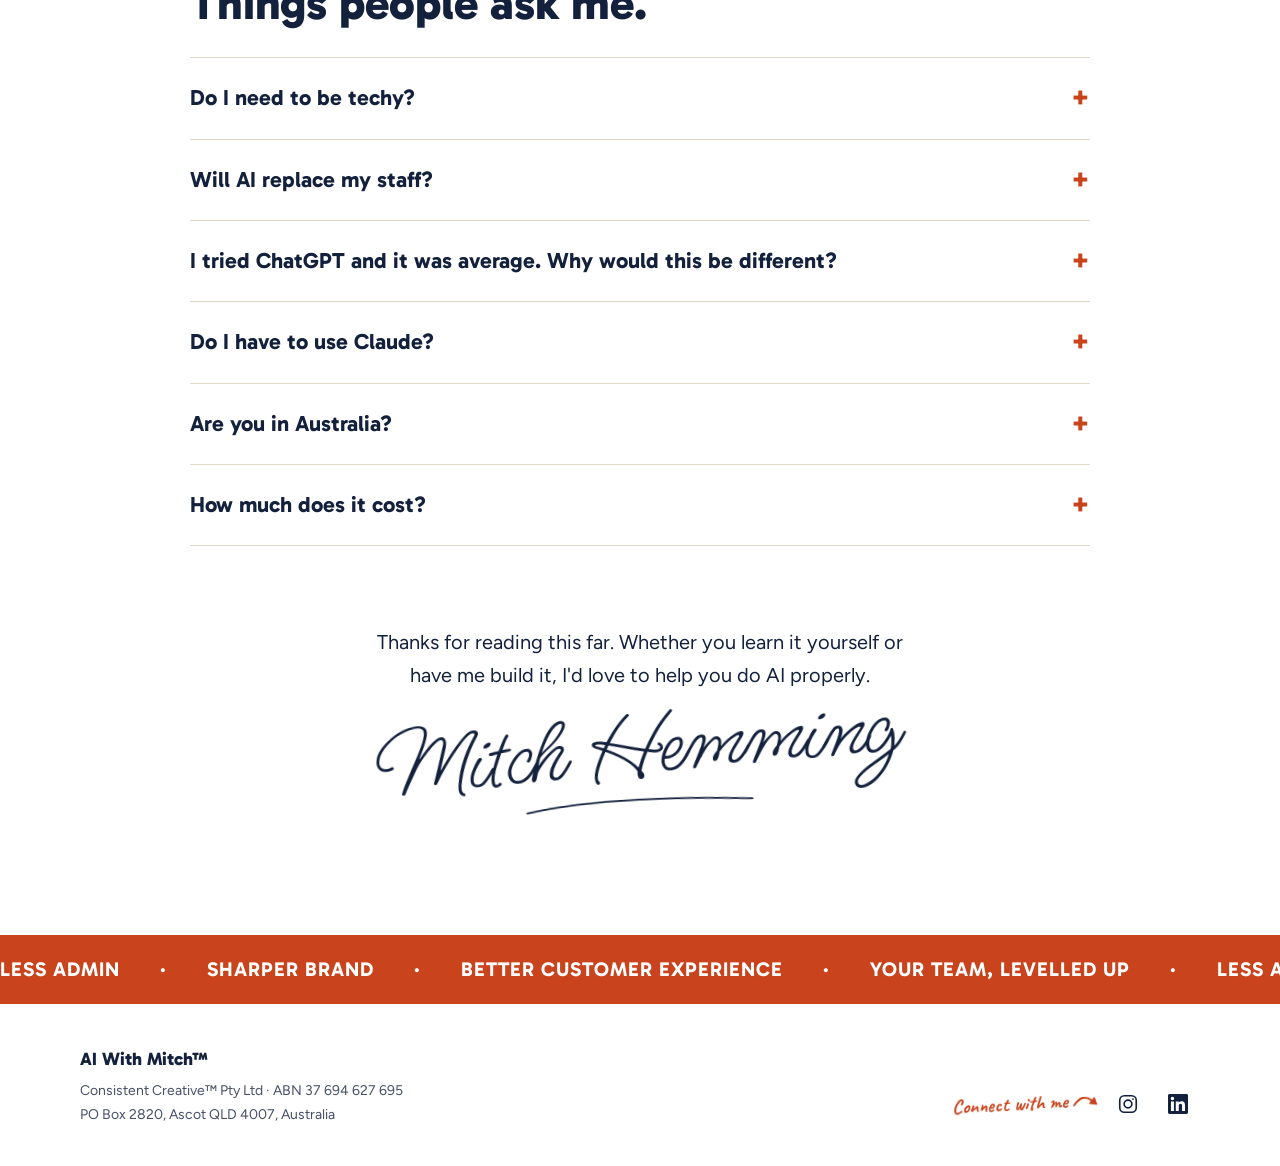
==== commit 429d6646: "Add handwritten connect with me note to footer Co-Authored-By: Claude Opus 5.5 <noreply@anthropic.co" ====
--- a/index.html
+++ b/index.html
@@ -376,7 +376,7 @@
 <p style="margin: 0">Consistent Creative™ Pty Ltd · ABN 37 694 627 695</p>
 <p style="margin: 0">PO Box 2820, Ascot QLD 4007, Australia</p>
 </div>
-<div style="display: flex; gap: 6px"><a href="https://www.instagram.com/mitchhemming" target="_blank" rel="noopener" aria-label="Instagram" class="soc" style="display: inline-flex; align-items: center; justify-content: center; width: 44px; height: 44px; border-radius: 999px; color: #14213D"><svg aria-hidden="true" width="22" height="22" viewBox="0 0 24 24" fill="none" stroke="currentColor" stroke-width="1.8" stroke-linecap="round" stroke-linejoin="round"><rect x="3" y="3" width="18" height="18" rx="5"/><circle cx="12" cy="12" r="4.2"/><circle cx="17.4" cy="6.6" r="1" fill="currentColor" stroke="none"/></svg></a><a href="https://www.linkedin.com/in/mitch-hemming-683b6779" target="_blank" rel="noopener" aria-label="LinkedIn" class="soc" style="display: inline-flex; align-items: center; justify-content: center; width: 44px; height: 44px; border-radius: 999px; color: #14213D"><svg aria-hidden="true" width="20" height="20" viewBox="0 0 24 24" fill="currentColor"><path d="M20.45 20.45h-3.56v-5.57c0-1.33-.02-3.04-1.85-3.04-1.86 0-2.14 1.45-2.14 2.94v5.67H9.34V9h3.42v1.56h.05c.48-.9 1.64-1.85 3.37-1.85 3.6 0 4.27 2.37 4.27 5.46v6.28zM5.34 7.43a2.06 2.06 0 1 1 0-4.13 2.06 2.06 0 0 1 0 4.13zM7.12 20.45H3.56V9h3.56v11.45zM22.22 0H1.77C.79 0 0 .77 0 1.73v20.54C0 23.23.79 24 1.77 24h20.45c.98 0 1.78-.77 1.78-1.73V1.73C24 .77 23.2 0 22.22 0z"/></svg></a></div>
+<div style="display: flex; gap: 6px; align-items: center"><span aria-hidden="true" style="display: inline-flex; align-items: center; gap: 4px; margin-right: 2px; font-family: Caveat, cursive; font-weight: 700; font-size: 20px; line-height: 1; color: #C9431C; transform: rotate(-3deg)">Connect with me<svg width="26" height="16" viewBox="0 0 26 16" fill="none" stroke="#C9431C" stroke-width="1.8" stroke-linecap="round" stroke-linejoin="round" style="overflow:visible"><path d="M2 12Q11 0 20 8"/><path d="M24.5 12L17.6 10.7L22.4 5.3Z" fill="#C9431C" stroke-width="1.2"/></svg></span><a href="https://www.instagram.com/mitchhemming" target="_blank" rel="noopener" aria-label="Instagram" class="soc" style="display: inline-flex; align-items: center; justify-content: center; width: 44px; height: 44px; border-radius: 999px; color: #14213D"><svg aria-hidden="true" width="22" height="22" viewBox="0 0 24 24" fill="none" stroke="currentColor" stroke-width="1.8" stroke-linecap="round" stroke-linejoin="round"><rect x="3" y="3" width="18" height="18" rx="5"/><circle cx="12" cy="12" r="4.2"/><circle cx="17.4" cy="6.6" r="1" fill="currentColor" stroke="none"/></svg></a><a href="https://www.linkedin.com/in/mitch-hemming-683b6779" target="_blank" rel="noopener" aria-label="LinkedIn" class="soc" style="display: inline-flex; align-items: center; justify-content: center; width: 44px; height: 44px; border-radius: 999px; color: #14213D"><svg aria-hidden="true" width="20" height="20" viewBox="0 0 24 24" fill="currentColor"><path d="M20.45 20.45h-3.56v-5.57c0-1.33-.02-3.04-1.85-3.04-1.86 0-2.14 1.45-2.14 2.94v5.67H9.34V9h3.42v1.56h.05c.48-.9 1.64-1.85 3.37-1.85 3.6 0 4.27 2.37 4.27 5.46v6.28zM5.34 7.43a2.06 2.06 0 1 1 0-4.13 2.06 2.06 0 0 1 0 4.13zM7.12 20.45H3.56V9h3.56v11.45zM22.22 0H1.77C.79 0 0 .77 0 1.73v20.54C0 23.23.79 24 1.77 24h20.45c.98 0 1.78-.77 1.78-1.73V1.73C24 .77 23.2 0 22.22 0z"/></svg></a></div>
 </div>
 </footer>
 
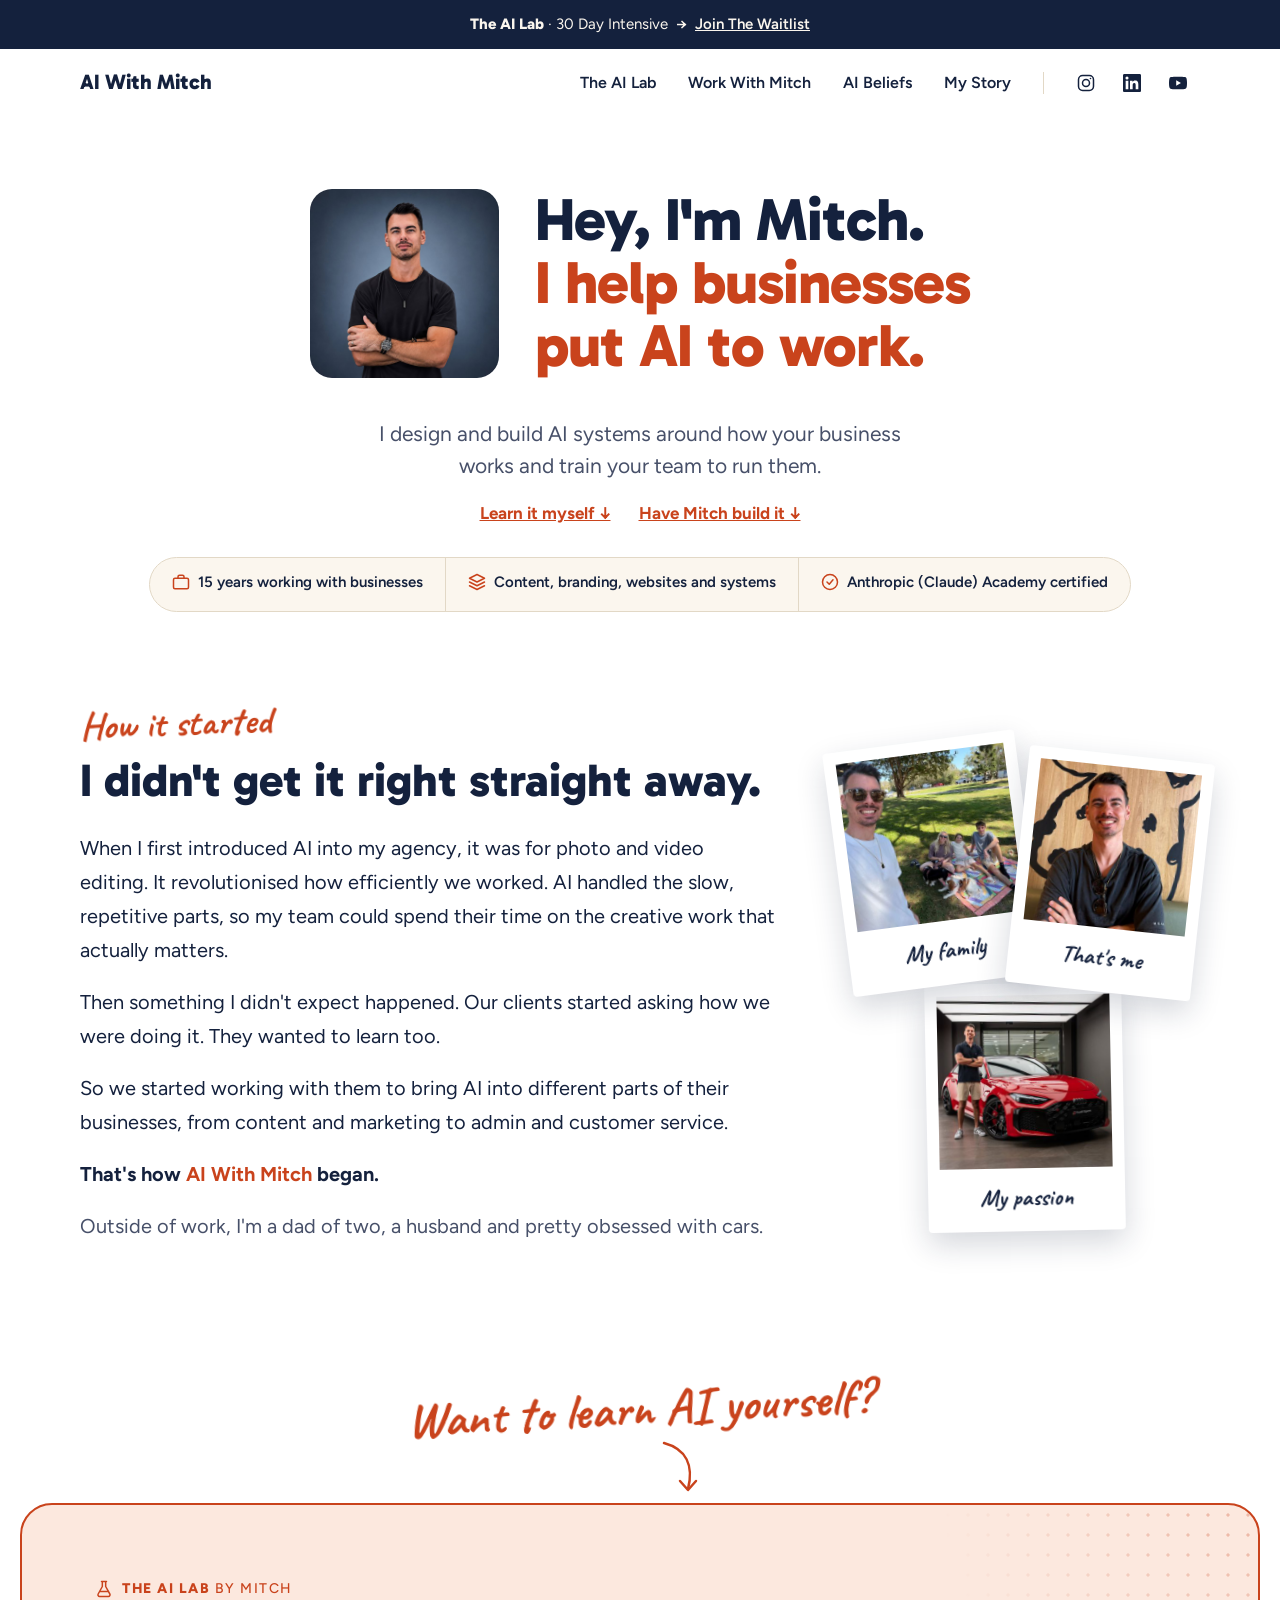
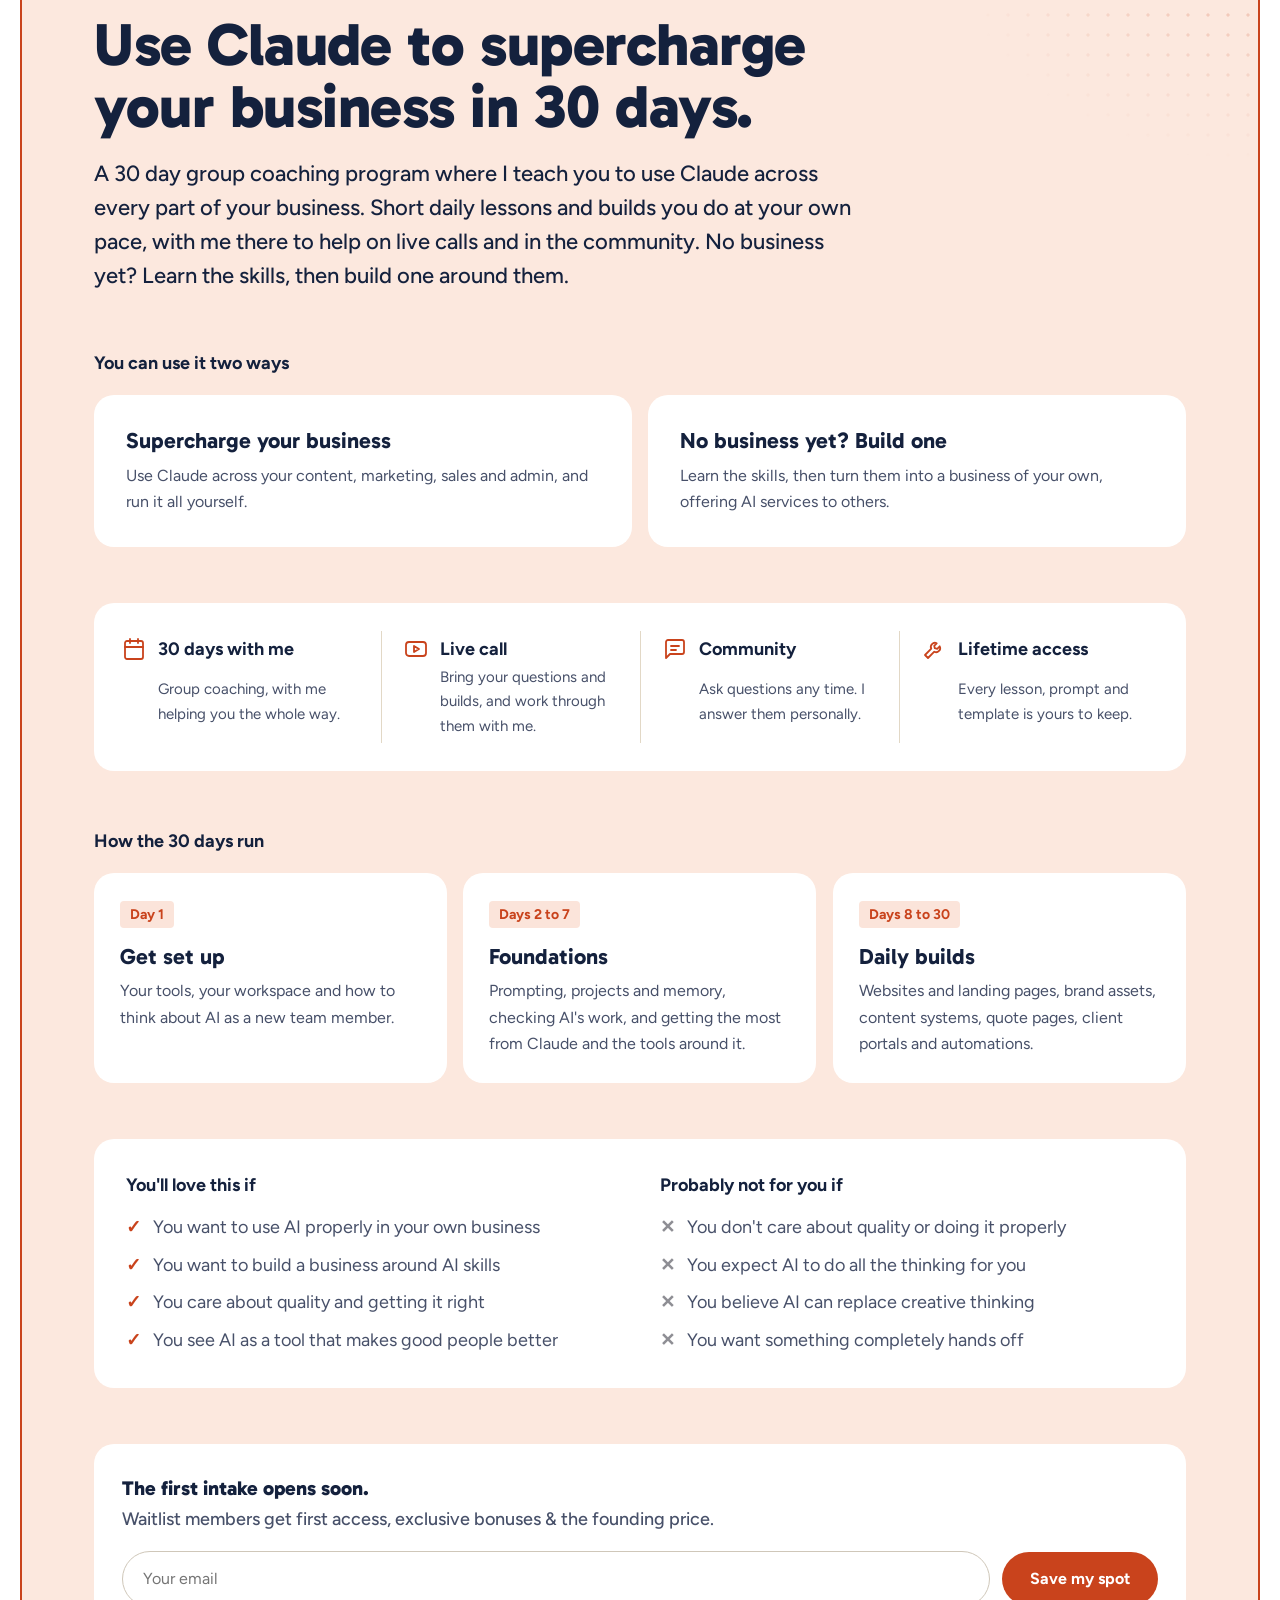
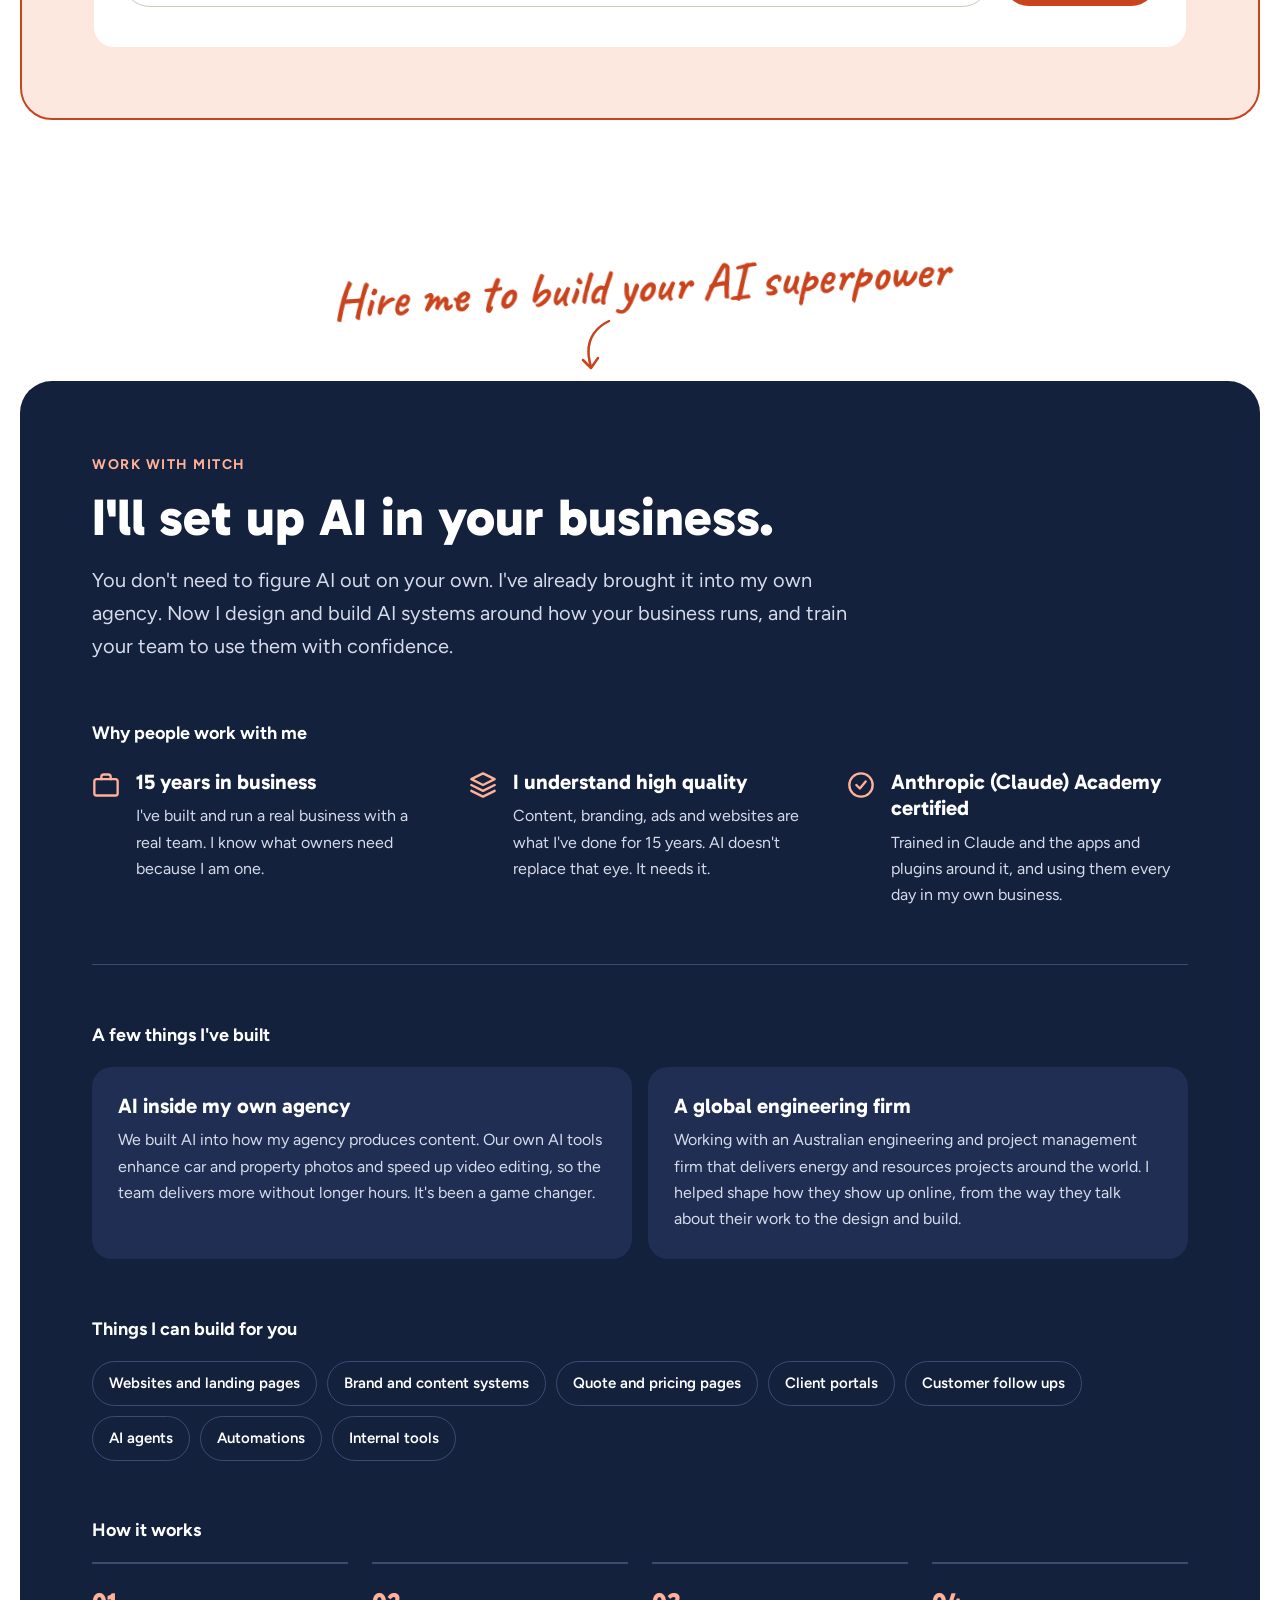
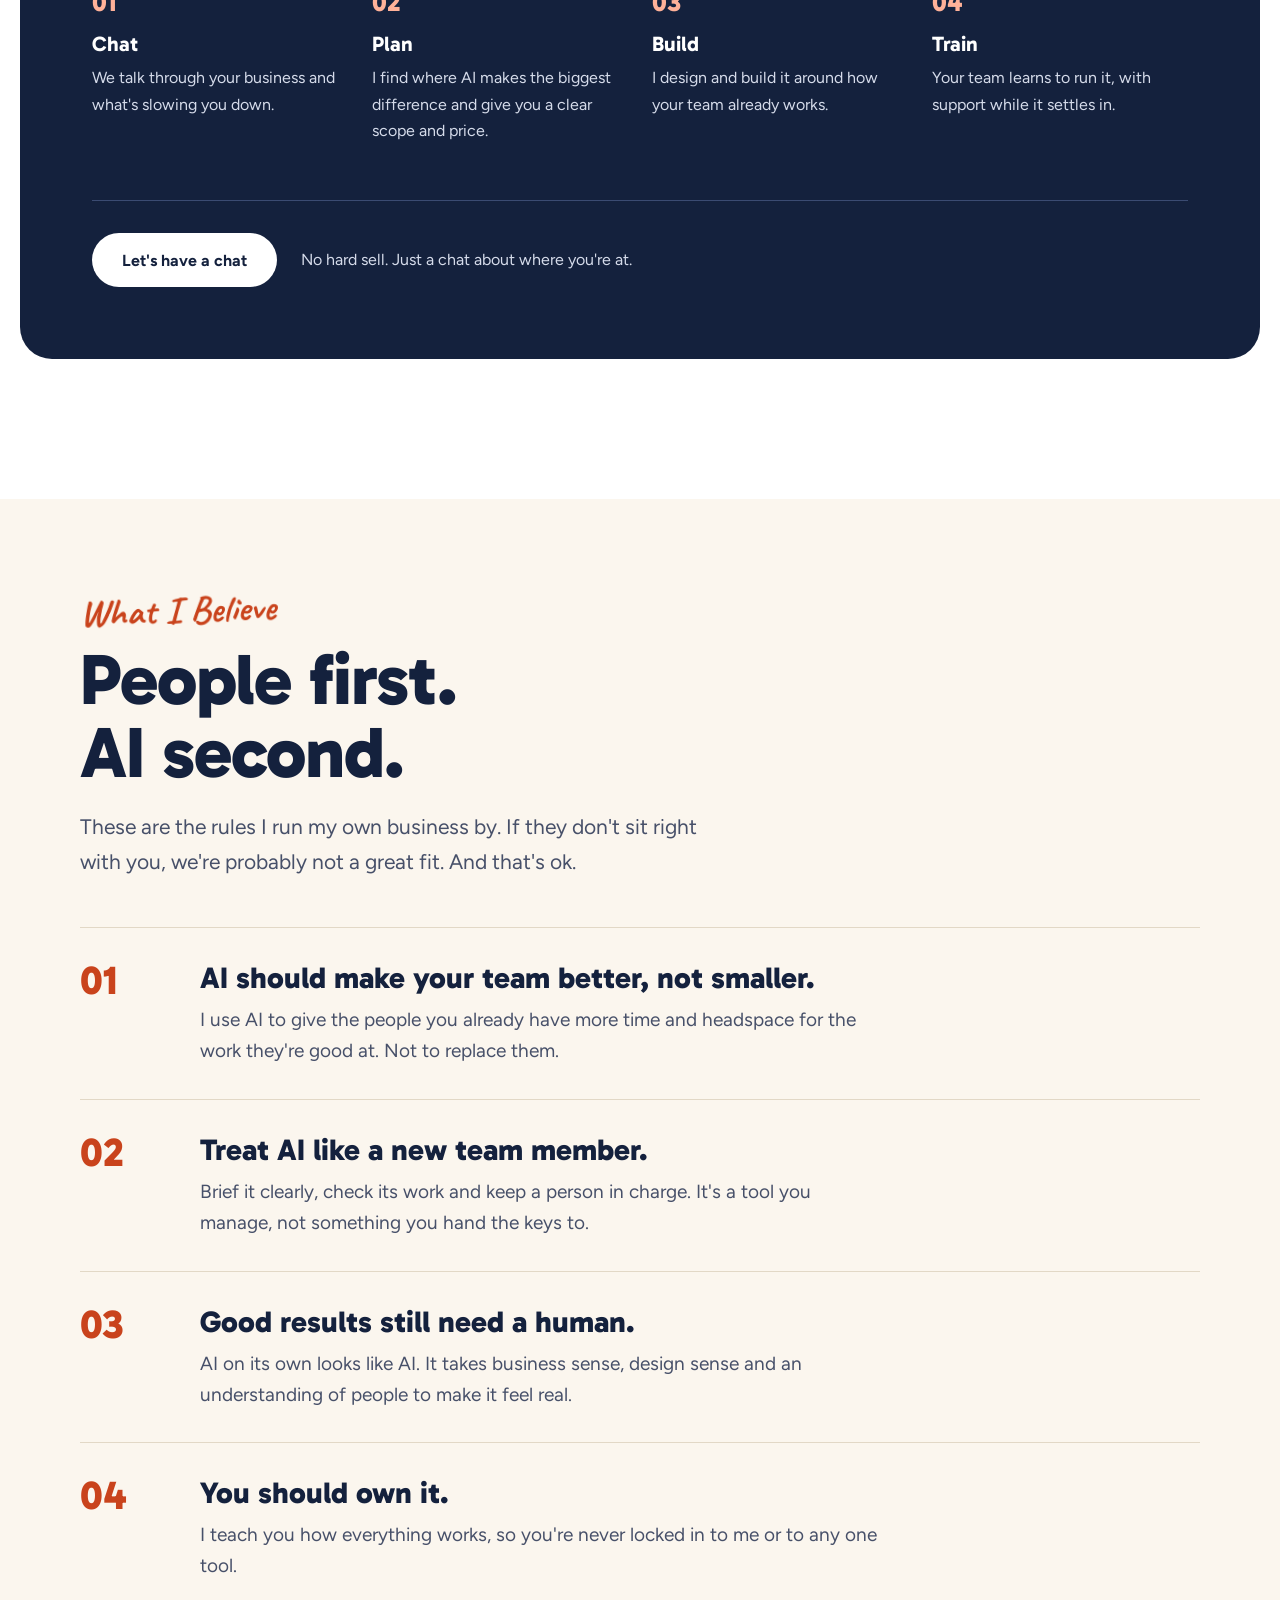
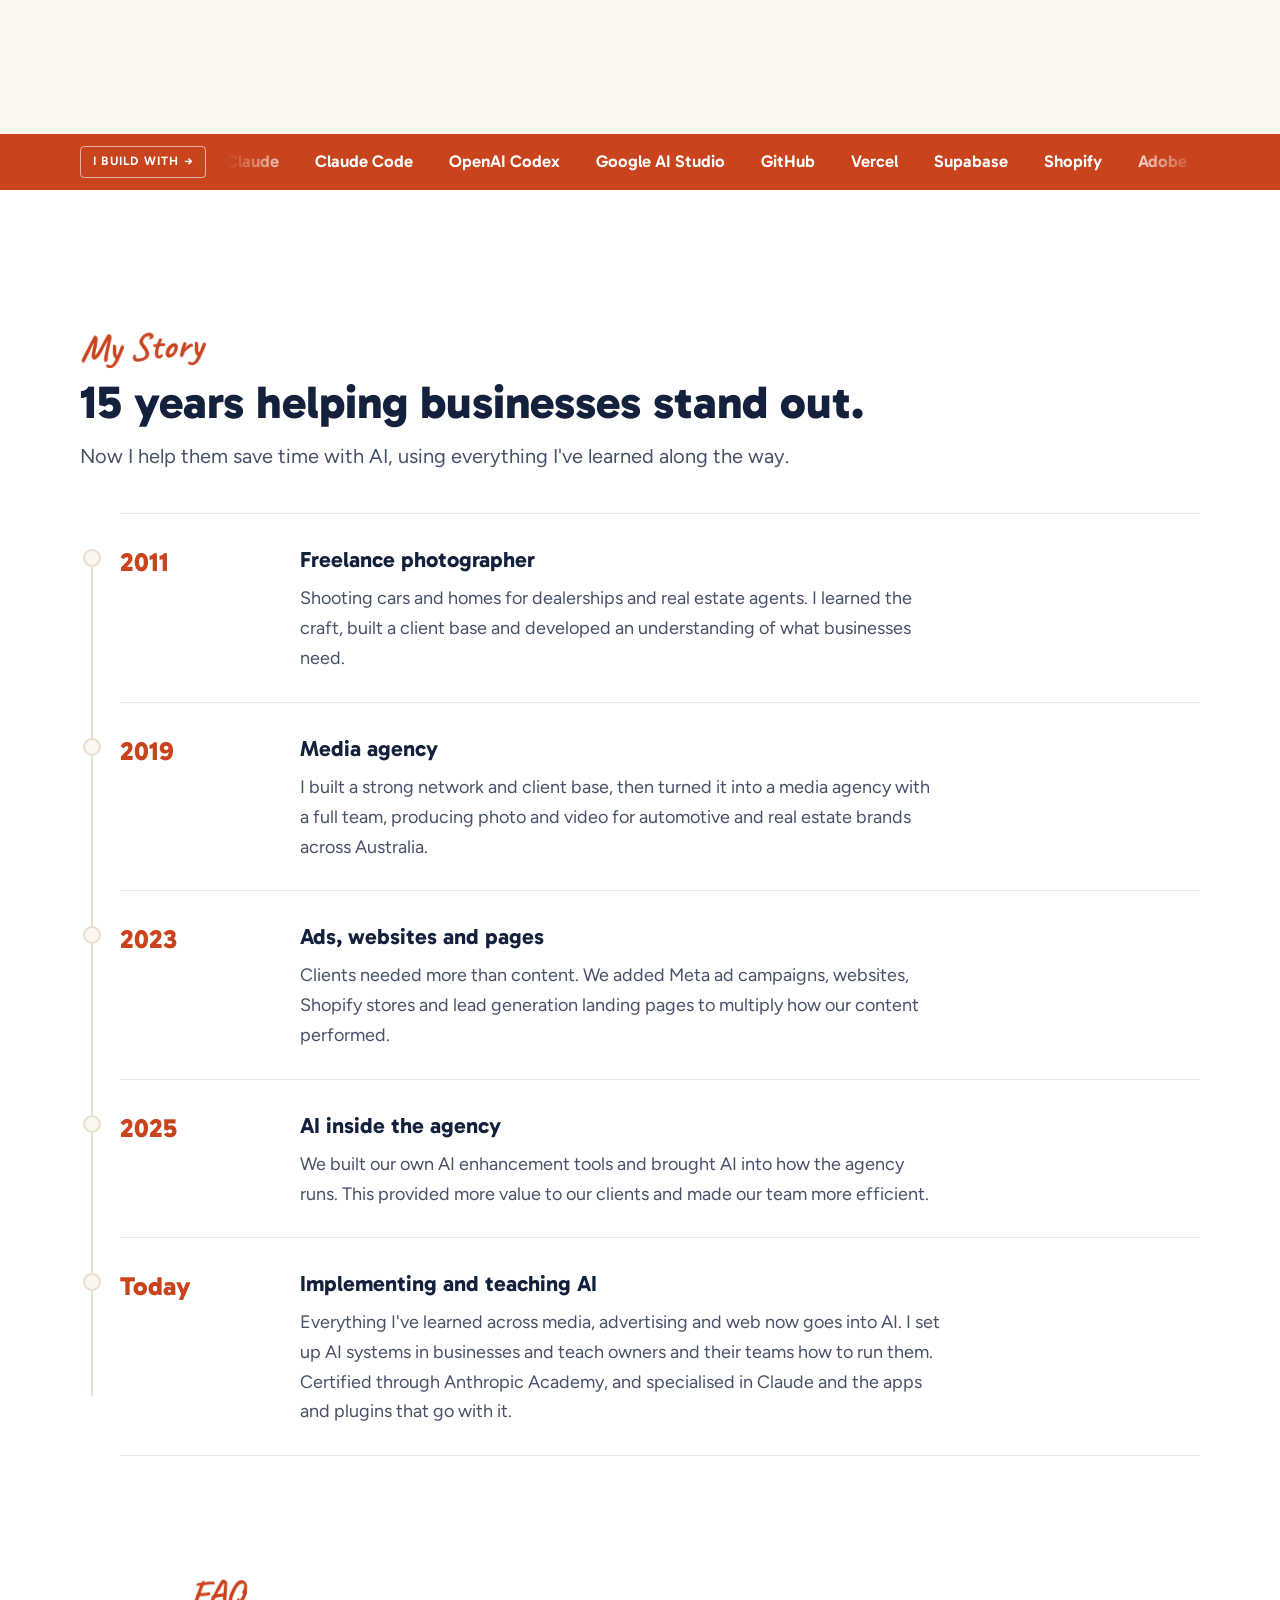
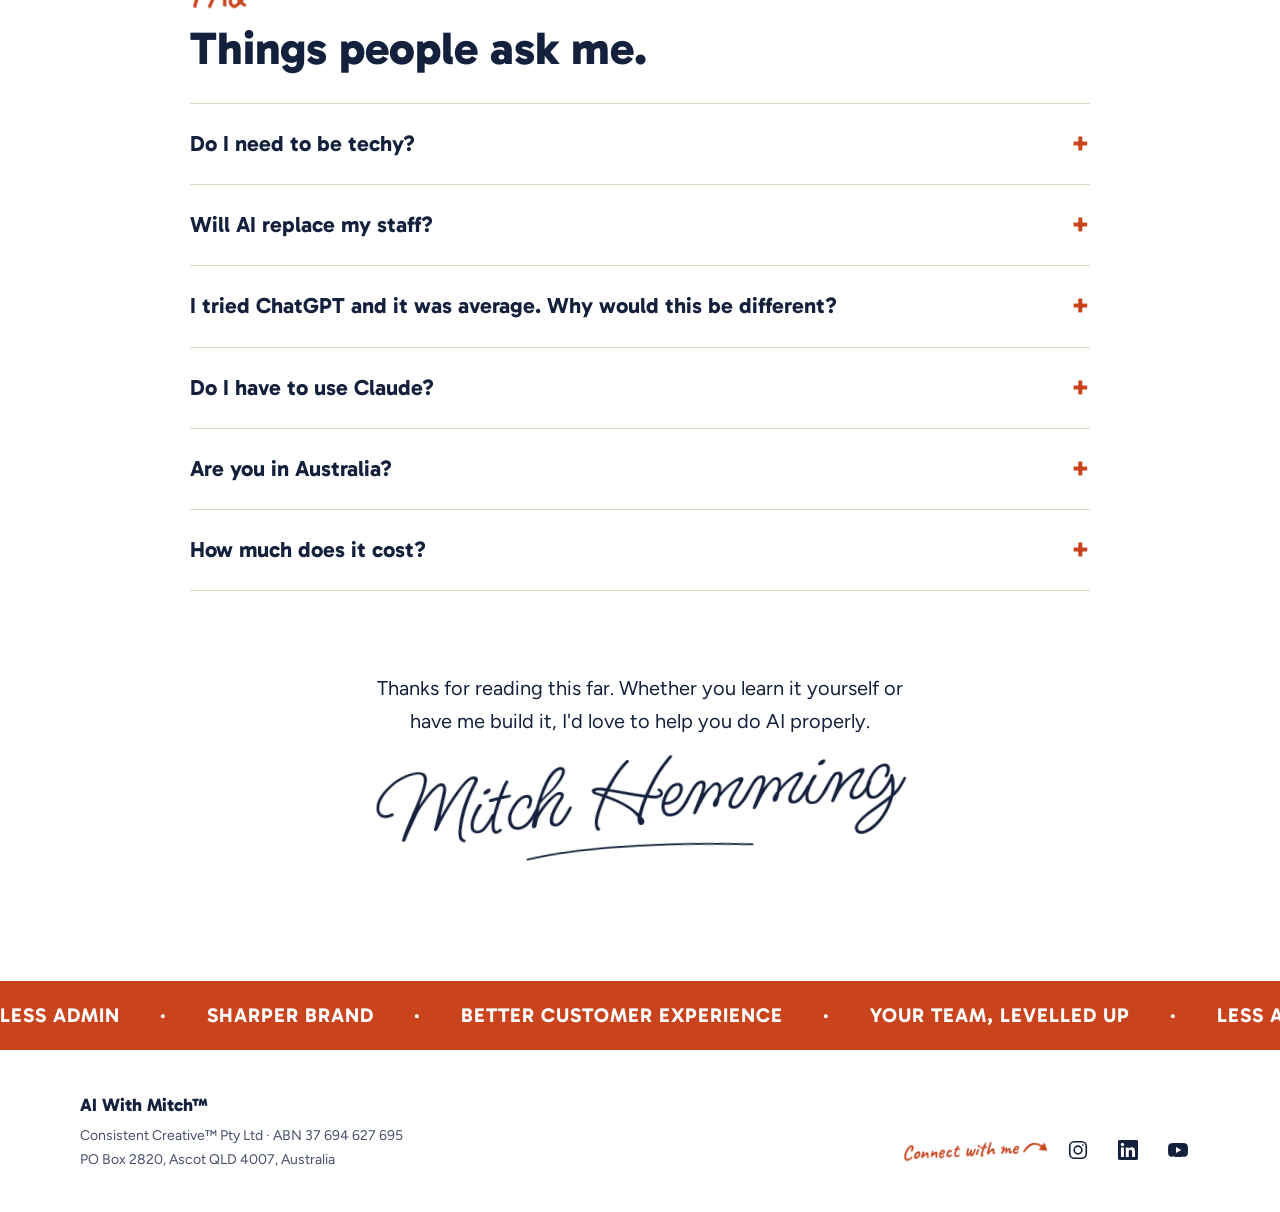
==== commit f494a641: "Reorder blocks, rework The AI Lab as group coaching, add YouTube Co-Authored-By: Claude Opus 5.5 <no" ====
--- a/index.html
+++ b/index.html
@@ -24,7 +24,7 @@
 <meta name="twitter:image" content="https://mitchhemming.com/og-image-v3.jpg">
 <link rel="canonical" href="https://mitchhemming.com/">
 <script type="application/ld+json">
-{"@context":"https://schema.org","@type":"Person","name":"Mitch Hemming","url":"https://mitchhemming.com/","image":"https://mitchhemming.com/mitch-hemming-v5.jpg","jobTitle":"AI systems for business","description":"I design and build AI systems around how your business works and train your team to run them.","address":{"@type":"PostalAddress","addressRegion":"QLD","addressCountry":"AU"},"sameAs":["https://www.instagram.com/mitchhemming","https://www.linkedin.com/in/mitch-hemming-683b6779"]}
+{"@context":"https://schema.org","@type":"Person","name":"Mitch Hemming","url":"https://mitchhemming.com/","image":"https://mitchhemming.com/mitch-hemming-v5.jpg","jobTitle":"AI systems for business","description":"I design and build AI systems around how your business works and train your team to run them.","address":{"@type":"PostalAddress","addressRegion":"QLD","addressCountry":"AU"},"sameAs":["https://www.instagram.com/mitchhemming","https://www.linkedin.com/in/mitch-hemming-683b6779","https://www.youtube.com/mitchhemming"]}
 </script>
 <link rel="icon" type="image/png" href="/favicon-v5.png">
 <link rel="apple-touch-icon" href="/apple-touch-icon-v5.png">
@@ -83,7 +83,7 @@
 <nav aria-label="Main" style="position: relative; z-index: 10">
 <div style="max-width: 1120px; margin: 0 auto; padding: 12px 20px; display: flex; align-items: center; justify-content: space-between">
 <a href="/" style="display: inline-flex; align-items: center; min-height: 44px; text-decoration: none; font-family: Gabarito, sans-serif; font-weight: 800; font-size: 21px">AI With Mitch</a>
-<div class="desk-links" style="display: flex; gap: 32px; align-items: center; font-weight: 600; font-size: 16px"><a href="#values" style="text-decoration: none">AI Beliefs</a><a href="#story" style="text-decoration: none">My Story</a><a href="#learn" style="text-decoration: none">The AI Lab</a><a href="#work" style="text-decoration: none">Work With Mitch</a><span aria-hidden="true" style="width: 1px; height: 22px; background: #E2D8C6"></span><span class="soc-wrap" style="display: inline-flex; gap: 2px; margin-left: -12px"><a href="https://www.instagram.com/mitchhemming" target="_blank" rel="noopener" aria-label="Instagram" class="soc nl" style="display: inline-flex; align-items: center; justify-content: center; width: 44px; height: 44px; border-radius: 999px; color: #14213D"><svg aria-hidden="true" width="20" height="20" viewBox="0 0 24 24" fill="none" stroke="currentColor" stroke-width="1.8" stroke-linecap="round" stroke-linejoin="round"><rect x="3" y="3" width="18" height="18" rx="5"/><circle cx="12" cy="12" r="4.2"/><circle cx="17.4" cy="6.6" r="1" fill="currentColor" stroke="none"/></svg></a><a href="https://www.linkedin.com/in/mitch-hemming-683b6779" target="_blank" rel="noopener" aria-label="LinkedIn" class="soc nl" style="display: inline-flex; align-items: center; justify-content: center; width: 44px; height: 44px; border-radius: 999px; color: #14213D"><svg aria-hidden="true" width="18" height="18" viewBox="0 0 24 24" fill="currentColor"><path d="M20.45 20.45h-3.56v-5.57c0-1.33-.02-3.04-1.85-3.04-1.86 0-2.14 1.45-2.14 2.94v5.67H9.34V9h3.42v1.56h.05c.48-.9 1.64-1.85 3.37-1.85 3.6 0 4.27 2.37 4.27 5.46v6.28zM5.34 7.43a2.06 2.06 0 1 1 0-4.13 2.06 2.06 0 0 1 0 4.13zM7.12 20.45H3.56V9h3.56v11.45zM22.22 0H1.77C.79 0 0 .77 0 1.73v20.54C0 23.23.79 24 1.77 24h20.45c.98 0 1.78-.77 1.78-1.73V1.73C24 .77 23.2 0 22.22 0z"/></svg></a></span></div>
+<div class="desk-links" style="display: flex; gap: 32px; align-items: center; font-weight: 600; font-size: 16px"><a href="#learn" style="text-decoration: none">The AI Lab</a><a href="#work" style="text-decoration: none">Work With Mitch</a><a href="#values" style="text-decoration: none">AI Beliefs</a><a href="#story" style="text-decoration: none">My Story</a><span aria-hidden="true" style="width: 1px; height: 22px; background: #E2D8C6"></span><span class="soc-wrap" style="display: inline-flex; gap: 2px; margin-left: -12px"><a href="https://www.instagram.com/mitchhemming" target="_blank" rel="noopener" aria-label="Instagram" class="soc nl" style="display: inline-flex; align-items: center; justify-content: center; width: 44px; height: 44px; border-radius: 999px; color: #14213D"><svg aria-hidden="true" width="20" height="20" viewBox="0 0 24 24" fill="none" stroke="currentColor" stroke-width="1.8" stroke-linecap="round" stroke-linejoin="round"><rect x="3" y="3" width="18" height="18" rx="5"/><circle cx="12" cy="12" r="4.2"/><circle cx="17.4" cy="6.6" r="1" fill="currentColor" stroke="none"/></svg></a><a href="https://www.linkedin.com/in/mitch-hemming-683b6779" target="_blank" rel="noopener" aria-label="LinkedIn" class="soc nl" style="display: inline-flex; align-items: center; justify-content: center; width: 44px; height: 44px; border-radius: 999px; color: #14213D"><svg aria-hidden="true" width="18" height="18" viewBox="0 0 24 24" fill="currentColor"><path d="M20.45 20.45h-3.56v-5.57c0-1.33-.02-3.04-1.85-3.04-1.86 0-2.14 1.45-2.14 2.94v5.67H9.34V9h3.42v1.56h.05c.48-.9 1.64-1.85 3.37-1.85 3.6 0 4.27 2.37 4.27 5.46v6.28zM5.34 7.43a2.06 2.06 0 1 1 0-4.13 2.06 2.06 0 0 1 0 4.13zM7.12 20.45H3.56V9h3.56v11.45zM22.22 0H1.77C.79 0 0 .77 0 1.73v20.54C0 23.23.79 24 1.77 24h20.45c.98 0 1.78-.77 1.78-1.73V1.73C24 .77 23.2 0 22.22 0z"/></svg></a><a href="https://www.youtube.com/mitchhemming" target="_blank" rel="noopener" aria-label="YouTube" class="soc nl" style="display: inline-flex; align-items: center; justify-content: center; width: 44px; height: 44px; border-radius: 999px; color: #14213D"><svg aria-hidden="true" width="18" height="18" viewBox="0 0 24 24" fill="currentColor"><path d="M23.5 6.2a3 3 0 0 0-2.1-2.1C19.5 3.6 12 3.6 12 3.6s-7.5 0-9.4.5A3 3 0 0 0 .5 6.2 31 31 0 0 0 0 12a31 31 0 0 0 .5 5.8 3 3 0 0 0 2.1 2.1c1.9.5 9.4.5 9.4.5s7.5 0 9.4-.5a3 3 0 0 0 2.1-2.1A31 31 0 0 0 24 12a31 31 0 0 0-.5-5.8zM9.6 15.6V8.4l6.3 3.6-6.3 3.6z"/></svg></a></span></div>
 <button type="button" class="burger" id="menu-btn" aria-expanded="false" aria-controls="site-menu" aria-label="Open menu" style="width: 48px; height: 48px; display: inline-flex; align-items: center; justify-content: center; border: none; border-radius: 999px; background: #C9431C; color: #ffffff; cursor: pointer">
 <span class="ic-close" hidden><svg aria-hidden="true" width="22" height="22" viewBox="0 0 24 24" fill="none" stroke="currentColor" stroke-width="2" stroke-linecap="round"><path d="M6 6l12 12M18 6 6 18"/></svg></span>
 <span class="ic-open"><svg aria-hidden="true" width="22" height="22" viewBox="0 0 24 24" fill="none" stroke="currentColor" stroke-width="2" stroke-linecap="round"><path d="M4 7h16M4 12h16M4 17h16"/></svg></span>
@@ -91,11 +91,11 @@
 </div>
 <div id="site-menu" style="position: absolute; left: 0; right: 0; top: 100%; background: #ffffff; border-bottom: 1px solid #ECE6DC; box-shadow: 0 16px 32px rgba(20,33,61,0.08)">
 <div style="max-width: 1120px; margin: 0 auto; padding: 8px 20px 24px; display: flex; flex-direction: column">
+<a href="#learn" style="display: flex; align-items: center; min-height: 56px; padding: 0 4px; border-bottom: 1px solid #ECE6DC; text-decoration: none; font-family: Gabarito, sans-serif; font-weight: 700; font-size: 22px">The AI Lab</a>
+<a href="#work" style="display: flex; align-items: center; min-height: 56px; padding: 0 4px; border-bottom: 1px solid #ECE6DC; text-decoration: none; font-family: Gabarito, sans-serif; font-weight: 700; font-size: 22px">Work With Mitch</a>
 <a href="#values" style="display: flex; align-items: center; min-height: 56px; padding: 0 4px; border-bottom: 1px solid #ECE6DC; text-decoration: none; font-family: Gabarito, sans-serif; font-weight: 700; font-size: 22px">AI Beliefs</a>
 <a href="#story" style="display: flex; align-items: center; min-height: 56px; padding: 0 4px; border-bottom: 1px solid #ECE6DC; text-decoration: none; font-family: Gabarito, sans-serif; font-weight: 700; font-size: 22px">My Story</a>
-<a href="#learn" style="display: flex; align-items: center; min-height: 56px; padding: 0 4px; border-bottom: 1px solid #ECE6DC; text-decoration: none; font-family: Gabarito, sans-serif; font-weight: 700; font-size: 22px">The AI Lab</a>
-<a href="#work" style="display: flex; align-items: center; min-height: 56px; padding: 0 4px; border-bottom: 1px solid #ECE6DC; text-decoration: none; font-family: Gabarito, sans-serif; font-weight: 700; font-size: 22px">Work With Mitch</a>
-<div style="display: flex; gap: 8px; padding-top: 16px"><a href="https://www.instagram.com/mitchhemming" target="_blank" rel="noopener" aria-label="Instagram" class="soc" style="display: inline-flex; align-items: center; justify-content: center; width: 44px; height: 44px; border-radius: 999px; color: #14213D"><svg aria-hidden="true" width="24" height="24" viewBox="0 0 24 24" fill="none" stroke="currentColor" stroke-width="1.8" stroke-linecap="round" stroke-linejoin="round"><rect x="3" y="3" width="18" height="18" rx="5"/><circle cx="12" cy="12" r="4.2"/><circle cx="17.4" cy="6.6" r="1" fill="currentColor" stroke="none"/></svg></a><a href="https://www.linkedin.com/in/mitch-hemming-683b6779" target="_blank" rel="noopener" aria-label="LinkedIn" class="soc" style="display: inline-flex; align-items: center; justify-content: center; width: 44px; height: 44px; border-radius: 999px; color: #14213D"><svg aria-hidden="true" width="22" height="22" viewBox="0 0 24 24" fill="currentColor"><path d="M20.45 20.45h-3.56v-5.57c0-1.33-.02-3.04-1.85-3.04-1.86 0-2.14 1.45-2.14 2.94v5.67H9.34V9h3.42v1.56h.05c.48-.9 1.64-1.85 3.37-1.85 3.6 0 4.27 2.37 4.27 5.46v6.28zM5.34 7.43a2.06 2.06 0 1 1 0-4.13 2.06 2.06 0 0 1 0 4.13zM7.12 20.45H3.56V9h3.56v11.45zM22.22 0H1.77C.79 0 0 .77 0 1.73v20.54C0 23.23.79 24 1.77 24h20.45c.98 0 1.78-.77 1.78-1.73V1.73C24 .77 23.2 0 22.22 0z"/></svg></a></div>
+<div style="display: flex; gap: 8px; padding-top: 16px"><a href="https://www.instagram.com/mitchhemming" target="_blank" rel="noopener" aria-label="Instagram" class="soc" style="display: inline-flex; align-items: center; justify-content: center; width: 44px; height: 44px; border-radius: 999px; color: #14213D"><svg aria-hidden="true" width="24" height="24" viewBox="0 0 24 24" fill="none" stroke="currentColor" stroke-width="1.8" stroke-linecap="round" stroke-linejoin="round"><rect x="3" y="3" width="18" height="18" rx="5"/><circle cx="12" cy="12" r="4.2"/><circle cx="17.4" cy="6.6" r="1" fill="currentColor" stroke="none"/></svg></a><a href="https://www.linkedin.com/in/mitch-hemming-683b6779" target="_blank" rel="noopener" aria-label="LinkedIn" class="soc" style="display: inline-flex; align-items: center; justify-content: center; width: 44px; height: 44px; border-radius: 999px; color: #14213D"><svg aria-hidden="true" width="22" height="22" viewBox="0 0 24 24" fill="currentColor"><path d="M20.45 20.45h-3.56v-5.57c0-1.33-.02-3.04-1.85-3.04-1.86 0-2.14 1.45-2.14 2.94v5.67H9.34V9h3.42v1.56h.05c.48-.9 1.64-1.85 3.37-1.85 3.6 0 4.27 2.37 4.27 5.46v6.28zM5.34 7.43a2.06 2.06 0 1 1 0-4.13 2.06 2.06 0 0 1 0 4.13zM7.12 20.45H3.56V9h3.56v11.45zM22.22 0H1.77C.79 0 0 .77 0 1.73v20.54C0 23.23.79 24 1.77 24h20.45c.98 0 1.78-.77 1.78-1.73V1.73C24 .77 23.2 0 22.22 0z"/></svg></a><a href="https://www.youtube.com/mitchhemming" target="_blank" rel="noopener" aria-label="YouTube" class="soc" style="display: inline-flex; align-items: center; justify-content: center; width: 44px; height: 44px; border-radius: 999px; color: #14213D"><svg aria-hidden="true" width="22" height="22" viewBox="0 0 24 24" fill="currentColor"><path d="M23.5 6.2a3 3 0 0 0-2.1-2.1C19.5 3.6 12 3.6 12 3.6s-7.5 0-9.4.5A3 3 0 0 0 .5 6.2 31 31 0 0 0 0 12a31 31 0 0 0 .5 5.8 3 3 0 0 0 2.1 2.1c1.9.5 9.4.5 9.4.5s7.5 0 9.4-.5a3 3 0 0 0 2.1-2.1A31 31 0 0 0 24 12a31 31 0 0 0-.5-5.8zM9.6 15.6V8.4l6.3 3.6-6.3 3.6z"/></svg></a></div>
 </div>
 </div>
 
@@ -107,6 +107,7 @@
 <h1 style="margin: 0; text-align: left; font-family: Gabarito, sans-serif; font-weight: 800; font-size: var(--h); line-height: 1.05; letter-spacing: -1px">Hey, I'm Mitch.<br><span style="color: #C9431C">I help businesses<br>put AI to work.</span></h1>
 </div>
 <p style="margin: 0 auto 28px; max-width: 560px; font-size: clamp(18px, 2.3vw, 21px); line-height: 1.5; color: #475069">I design and build AI systems around how your business works and train your team to run them.</p>
+<p style="margin: -10px auto 30px; display: flex; flex-wrap: wrap; gap: 10px 28px; justify-content: center; font-weight: 700; font-size: 17px"><a href="#learn" style="color: #C9431C">Learn it myself ↓</a><a href="#work" style="color: #C9431C">Have Mitch build it ↓</a></p>
 <ul class="creds" style="margin: 0 auto; padding: 0; list-style: none; display: inline-flex; border: 1px solid #E2D8C6; border-radius: 999px; background: #FBF6EE; font-size: 15px; font-weight: 600">
 <li style="padding: 12px 22px"><span class="cred" style="display: inline-flex; align-items: center; gap: 8px"><svg aria-hidden="true" width="18" height="18" viewBox="0 0 24 24" fill="none" stroke="#C9431C" stroke-width="2" stroke-linecap="round" stroke-linejoin="round" style="flex: 0 0 auto"><rect x="2" y="7" width="20" height="14" rx="2"/><path d="M16 7V5a2 2 0 0 0-2-2h-4a2 2 0 0 0-2 2v2"/></svg><span>15 years working <br class="br-sm">with businesses</span></span></li>
 <li style="padding: 12px 22px; border-left: 1px solid #E2D8C6"><span class="cred" style="display: inline-flex; align-items: center; gap: 8px"><svg aria-hidden="true" width="18" height="18" viewBox="0 0 24 24" fill="none" stroke="#C9431C" stroke-width="2" stroke-linecap="round" stroke-linejoin="round" style="flex: 0 0 auto"><path d="M12 2 2 7l10 5 10-5-10-5z"/><path d="m2 17 10 5 10-5"/><path d="m2 12 10 5 10-5"/></svg><span>Content, branding, websites and systems</span></span></li>
@@ -115,78 +116,7 @@
 </header>
 
 
-<section id="values" style="background: #FBF6EE; padding: clamp(56px, 8vw, 96px) 20px clamp(64px, 10vw, 120px); margin-top: 0; scroll-margin-top: 12px">
-<div style="max-width: 1120px; margin: 0 auto; position: relative">
-<p style="margin: 0 0 10px; font-family: Caveat, cursive; font-weight: 700; font-size: clamp(30px, 3.4vw, 38px); line-height: 1; color: #C9431C; transform: rotate(-2deg); transform-origin: left center">What I Believe</p>
-<h2 style="margin: 0 0 20px; max-width: 860px; font-family: Gabarito, sans-serif; font-weight: 800; font-size: clamp(40px, 7vw, 72px); line-height: 1.02; letter-spacing: -1px">People first.<br>AI second.</h2>
-
-<p style="margin: 0 0 48px; max-width: 660px; font-size: clamp(18px, 2.4vw, 21px); color: #475069">These are the rules I run my own business by. If they don't sit right with you, we're probably not a great fit. And that's ok.</p>
-<ol style="margin: 0; padding: 0; list-style: none">
-<li style="display: flex; flex-wrap: wrap; gap: 8px 40px; padding: 32px 0; border-top: 1px solid #E2D8C6">
-<p aria-hidden="true" style="flex: 0 0 80px; margin: 0; font-family: Gabarito, sans-serif; font-weight: 800; font-size: 40px; line-height: 1; color: #C9431C">01</p>
-<div style="flex: 1 1 420px; min-width: 0"><h3 style="margin: 0 0 8px; font-family: Gabarito, sans-serif; font-weight: 800; font-size: clamp(24px, 3vw, 30px); line-height: 1.2">AI should make your team better, not smaller.</h3><p style="margin: 0; font-size: clamp(17px, 2vw, 19px); color: #475069; max-width: 680px">I use AI to give the people you already have more time and headspace for the work they're good at. Not to replace them.</p></div>
-</li>
-<li style="display: flex; flex-wrap: wrap; gap: 8px 40px; padding: 32px 0; border-top: 1px solid #E2D8C6">
-<p aria-hidden="true" style="flex: 0 0 80px; margin: 0; font-family: Gabarito, sans-serif; font-weight: 800; font-size: 40px; line-height: 1; color: #C9431C">02</p>
-<div style="flex: 1 1 420px; min-width: 0"><h3 style="margin: 0 0 8px; font-family: Gabarito, sans-serif; font-weight: 800; font-size: clamp(24px, 3vw, 30px); line-height: 1.2">Treat AI like a new team member.</h3><p style="margin: 0; font-size: clamp(17px, 2vw, 19px); color: #475069; max-width: 680px">Brief it clearly, check its work and keep a person in charge. It's a tool you manage, not something you hand the keys to.</p></div>
-</li>
-<li style="display: flex; flex-wrap: wrap; gap: 8px 40px; padding: 32px 0; border-top: 1px solid #E2D8C6">
-<p aria-hidden="true" style="flex: 0 0 80px; margin: 0; font-family: Gabarito, sans-serif; font-weight: 800; font-size: 40px; line-height: 1; color: #C9431C">03</p>
-<div style="flex: 1 1 420px; min-width: 0"><h3 style="margin: 0 0 8px; font-family: Gabarito, sans-serif; font-weight: 800; font-size: clamp(24px, 3vw, 30px); line-height: 1.2">Good results still need a human.</h3><p style="margin: 0; font-size: clamp(17px, 2vw, 19px); color: #475069; max-width: 680px">AI on its own looks like AI. It takes business sense, design sense and an understanding of people to make it feel real.</p></div>
-</li>
-<li style="display: flex; flex-wrap: wrap; gap: 8px 40px; padding: 32px 0; border-top: 1px solid #E2D8C6">
-<p aria-hidden="true" style="flex: 0 0 80px; margin: 0; font-family: Gabarito, sans-serif; font-weight: 800; font-size: 40px; line-height: 1; color: #C9431C">04</p>
-<div style="flex: 1 1 420px; min-width: 0"><h3 style="margin: 0 0 8px; font-family: Gabarito, sans-serif; font-weight: 800; font-size: clamp(24px, 3vw, 30px); line-height: 1.2">You should own it.</h3><p style="margin: 0; font-size: clamp(17px, 2vw, 19px); color: #475069; max-width: 680px">I teach you how everything works, so you're never locked in to me or to any one tool.</p></div>
-</li>
-
-</ol>
-</div>
-</section>
-
-<section style="background: #C9431C; padding: 12px 0">
-<div class="tools-row" style="max-width: 1120px; margin: 0 auto; padding: 0 20px; display: flex; align-items: center; gap: 20px">
-<span style="flex: 0 0 auto; padding: 5px 12px; border: 1px solid rgba(255,255,255,0.6); border-radius: 4px; font-weight: 700; font-size: 12px; letter-spacing: 1.2px; text-transform: uppercase; color: #ffffff">I build with <span aria-hidden="true" style="letter-spacing: 0">→</span></span>
-<div class="tools-mask" style="flex: 1 1 auto; min-width: 0; overflow: hidden">
-<div class="tools-track" style="display: inline-flex; white-space: nowrap; font-family: Gabarito, sans-serif; font-weight: 600; font-size: 17px; color: #ffffff">
-<span style="display: inline-flex; gap: 36px; padding-right: 36px"><span>Claude</span><span>Claude Code</span><span>OpenAI Codex</span><span>Google AI Studio</span><span>GitHub</span><span>Vercel</span><span>Supabase</span><span>Shopify</span><span>Adobe</span><span>Stripe</span><span>Kit</span><span>ActiveCampaign</span></span><span aria-hidden="true" style="display: inline-flex; gap: 36px; padding-right: 36px"><span>Claude</span><span>Claude Code</span><span>OpenAI Codex</span><span>Google AI Studio</span><span>GitHub</span><span>Vercel</span><span>Supabase</span><span>Shopify</span><span>Adobe</span><span>Stripe</span><span>Kit</span><span>ActiveCampaign</span></span>
-</div>
-</div>
-</div>
-</section>
-
-<section id="story" style="max-width: 1120px; margin: 0 auto; padding: clamp(80px, 12vw, 140px) 20px 0; scroll-margin-top: 12px; position: relative">
-<p style="margin: 0 0 10px; font-family: Caveat, cursive; font-weight: 700; font-size: clamp(30px, 3.4vw, 38px); line-height: 1; color: #C9431C; transform: rotate(-2deg); transform-origin: left center">My Story</p>
-<h2 style="margin: 0 0 12px; max-width: none; font-family: Gabarito, sans-serif; font-weight: 800; font-size: clamp(30px, 4.6vw, 46px); line-height: 1.1">15 years helping businesses stand out.</h2>
-<p style="margin: 0 0 40px; max-width: none; font-size: clamp(18px, 2.2vw, 20px); color: #475069">Now I help them save time with AI, using everything I've learned along the way.</p>
-
-<div class="tl"><span class="tl-track" aria-hidden="true"><span class="tl-fill"></span></span>
-<ol style="margin: 0; padding: 0; list-style: none">
-<li class="tl-item" style="display: flex; flex-wrap: wrap; gap: 8px 40px; padding: 28px 0; border-top: 1px solid #ECE6DC">
-<p style="flex: 0 0 140px; margin: 0; font-family: Gabarito, sans-serif; font-weight: 800; font-size: 26px; color: #C9431C">2011</p>
-<div style="flex: 1 1 420px; min-width: 0"><h3 style="margin: 0 0 6px; font-family: Gabarito, sans-serif; font-weight: 700; font-size: 22px">Freelance photographer</h3><p style="margin: 0; color: #475069; max-width: 640px">Shooting cars and homes for dealerships and real estate agents. I learned the craft, built a client base and developed an understanding of what businesses need.</p></div>
-</li>
-<li class="tl-item" style="display: flex; flex-wrap: wrap; gap: 8px 40px; padding: 28px 0; border-top: 1px solid #ECE6DC">
-<p style="flex: 0 0 140px; margin: 0; font-family: Gabarito, sans-serif; font-weight: 800; font-size: 26px; color: #C9431C">2019</p>
-<div style="flex: 1 1 420px; min-width: 0"><h3 style="margin: 0 0 6px; font-family: Gabarito, sans-serif; font-weight: 700; font-size: 22px">Media agency</h3><p style="margin: 0; color: #475069; max-width: 640px">I built a strong network and client base, then turned it into a media agency with a full team, producing photo and video for automotive and real estate brands across Australia.</p></div>
-</li>
-<li class="tl-item" style="display: flex; flex-wrap: wrap; gap: 8px 40px; padding: 28px 0; border-top: 1px solid #ECE6DC">
-<p style="flex: 0 0 140px; margin: 0; font-family: Gabarito, sans-serif; font-weight: 800; font-size: 26px; color: #C9431C">2023</p>
-<div style="flex: 1 1 420px; min-width: 0"><h3 style="margin: 0 0 6px; font-family: Gabarito, sans-serif; font-weight: 700; font-size: 22px">Ads, websites and pages</h3><p style="margin: 0; color: #475069; max-width: 640px">Clients needed more than content. We added Meta ad campaigns, websites, Shopify stores and lead generation landing pages to multiply how our content performed.</p></div>
-</li>
-<li class="tl-item" style="display: flex; flex-wrap: wrap; gap: 8px 40px; padding: 28px 0; border-top: 1px solid #ECE6DC">
-<p style="flex: 0 0 140px; margin: 0; font-family: Gabarito, sans-serif; font-weight: 800; font-size: 26px; color: #C9431C">2025</p>
-<div style="flex: 1 1 420px; min-width: 0"><h3 style="margin: 0 0 6px; font-family: Gabarito, sans-serif; font-weight: 700; font-size: 22px">AI inside the agency</h3><p style="margin: 0; color: #475069; max-width: 640px">We built our own AI enhancement tools and brought AI into how the agency runs. This provided more value to our clients and made our team more efficient.</p></div>
-</li>
-</ol>
-<div class="tl-item" style="padding: 28px 0; border-top: 1px solid #ECE6DC; border-bottom: 1px solid #ECE6DC; display: flex; flex-wrap: wrap; gap: 8px 40px">
-<p style="flex: 0 0 140px; margin: 0; font-family: Gabarito, sans-serif; font-weight: 800; font-size: 26px; color: #C9431C">Today</p>
-<div style="flex: 1 1 420px; min-width: 0"><h3 style="margin: 0 0 6px; font-family: Gabarito, sans-serif; font-weight: 700; font-size: 22px">Implementing and teaching AI</h3><p style="margin: 0 0 14px; color: #475069; max-width: 640px">Everything I've learned across media, advertising and web now goes into AI. I set up AI systems in businesses and teach owners and their teams how to run them. Certified through Anthropic Academy, and specialised in Claude and the apps and plugins that go with it.</p>
-<div style="display: flex; flex-wrap: wrap; gap: 20px; font-weight: 700"><a href="#learn" style="color: #C9431C">The AI Lab ↓</a><a href="#work" style="color: #C9431C">Work With Mitch ↓</a></div></div>
-</div>
-</div>
-</section>
-
-<section id="honest" style="max-width: 1120px; margin: 0 auto; padding: clamp(80px, 12vw, 140px) 20px 0; scroll-margin-top: 12px">
+<section id="honest" style="max-width: 1120px; margin: 0 auto; padding: clamp(16px, 3vw, 32px) 20px 0; scroll-margin-top: 12px">
 <div style="display: flex; flex-wrap: wrap; gap: clamp(32px, 5vw, 64px); align-items: center">
 <div style="flex: 999 1 480px; min-width: 0">
 <p style="margin: 0 0 10px; font-family: Caveat, cursive; font-weight: 700; color: #C9431C; font-size: clamp(30px, 3.4vw, 38px); line-height: 1; transform: rotate(-2deg); transform-origin: left center">How it started</p>
@@ -210,10 +140,6 @@
 
 </section>
 
-
-
-
-
 <section id="learn" style="padding: clamp(80px, 12vw, 140px) 20px; scroll-margin-top: 12px">
 <div style="max-width: 1120px; margin: 0 auto 6px; display: flex; flex-direction: column; align-items: center; text-align: center"><p style="margin: 0; font-family: Caveat, cursive; font-weight: 700; font-size: clamp(38px, 4.8vw, 50px); line-height: 1.05; color: #C9431C; transform: rotate(-3deg)">Want to learn AI yourself?</p><svg aria-hidden="true" width="44" height="58" viewBox="0 0 44 58" fill="none" stroke="#C9431C" stroke-width="2.5" stroke-linecap="round" stroke-linejoin="round" style="flex: 0 0 auto; margin: 4px 0 0 80px"><path d="M6 4c22 6 30 22 24 46"/><path d="M22 42l8 9 8-9"/></svg></div>
 <div style="max-width: 1120px; margin: 0 auto; background-color: #FCE8DE; border: 2px solid #C9431C; border-radius: 32px; position: relative; overflow: hidden; padding: clamp(28px, 6vw, 72px)">
@@ -222,21 +148,21 @@
 
 <div style="max-width: 760px; margin-bottom: clamp(40px, 6vw, 56px)">
 <p style="margin: 0 0 14px; display: flex; align-items: center; gap: 8px; font-size: 14px; letter-spacing: 1.5px; text-transform: uppercase; color: #C9431C"><svg aria-hidden="true" width="20" height="20" viewBox="0 0 24 24" fill="none" stroke="#C9431C" stroke-width="1.8" stroke-linecap="round" stroke-linejoin="round"><path d="M9 3h6M10 3v6l-5 9a2 2 0 0 0 1.7 3h10.6a2 2 0 0 0 1.7-3l-5-9V3"/><path d="M7.5 15h9"/></svg><span><strong style="font-weight: 800">The AI Lab</strong> <span style="font-weight: 500">by Mitch</span></span></p>
-<h2 style="margin: 0 0 18px; font-family: Gabarito, sans-serif; font-weight: 800; font-size: clamp(38px, 6vw, 60px); line-height: 1.04; letter-spacing: -0.5px; color: #14213D">Learn to build real AI systems in 30 days.</h2>
-<p style="margin: 0; font-size: clamp(19px, 2.4vw, 22px); font-weight: 500; line-height: 1.55; color: #14213D">A self paced program that teaches you to build real AI systems, step by step. One short lesson and one build each day, using the same tools and process I use with clients.</p>
+<h2 style="margin: 0 0 18px; font-family: Gabarito, sans-serif; font-weight: 800; font-size: clamp(38px, 6vw, 60px); line-height: 1.04; letter-spacing: -0.5px; color: #14213D">Use Claude to supercharge your business in 30 days.</h2>
+<p style="margin: 0; font-size: clamp(19px, 2.4vw, 22px); font-weight: 500; line-height: 1.55; color: #14213D">A 30 day group coaching program where I teach you to use Claude across every part of your business. Short daily lessons and builds you do at your own pace, with me there to help on live calls and in the community. No business yet? Learn the skills, then build one around them.</p>
 </div>
 
 <p style="margin: 0 0 16px; font-weight: 700">You can use it two ways</p>
 <div style="display: grid; grid-template-columns: repeat(auto-fit, minmax(min(100%, 300px), 1fr)); gap: 16px; margin-bottom: clamp(40px, 6vw, 56px)">
-<div style="background: #ffffff; border-radius: 20px; padding: clamp(24px, 4vw, 32px)"><h3 style="margin: 0 0 8px; font-family: Gabarito, sans-serif; font-weight: 700; font-size: 22px; line-height: 1.25">Start an AI services business</h3><p style="margin: 0; font-size: 16px; color: #475069">Learn to design and build AI systems for other businesses, and offer them as a service of your own.</p></div>
-<div style="background: #ffffff; border-radius: 20px; padding: clamp(24px, 4vw, 32px)"><h3 style="margin: 0 0 8px; font-family: Gabarito, sans-serif; font-weight: 700; font-size: 22px; line-height: 1.25">Do it all in your own business</h3><p style="margin: 0; font-size: 16px; color: #475069">Learn to set up and run AI across your content, marketing and admin yourself, without hiring it out.</p></div>
+<div style="background: #ffffff; border-radius: 20px; padding: clamp(24px, 4vw, 32px)"><h3 style="margin: 0 0 8px; font-family: Gabarito, sans-serif; font-weight: 700; font-size: 22px; line-height: 1.25">Supercharge your business</h3><p style="margin: 0; font-size: 16px; color: #475069">Use Claude across your content, marketing, sales and admin, and run it all yourself.</p></div>
+<div style="background: #ffffff; border-radius: 20px; padding: clamp(24px, 4vw, 32px)"><h3 style="margin: 0 0 8px; font-family: Gabarito, sans-serif; font-weight: 700; font-size: 22px; line-height: 1.25">No business yet? Build one</h3><p style="margin: 0; font-size: 16px; color: #475069">Learn the skills, then turn them into a business of your own, offering AI services to others.</p></div>
 </div>
 
 <div class="glance" style="display: grid; gap: 0; padding: clamp(20px, 3vw, 28px); background: #ffffff; border-radius: 20px; margin-bottom: clamp(40px, 6vw, 56px)">
-<div style="padding: 4px 0; display: grid; grid-template-columns: auto 1fr; column-gap: 12px; align-items: start"><span style="grid-row: span 2; margin-top: 2px"><svg aria-hidden="true" width="24" height="24" viewBox="0 0 24 24" fill="none" stroke="#C9431C" stroke-width="1.8" stroke-linecap="round" stroke-linejoin="round"><rect x="3" y="4" width="18" height="18" rx="2"/><path d="M16 2v4M8 2v4M3 10h18"/></svg></span><p style="margin: 0; font-weight: 700">30 days, your pace</p><p style="margin: 0; font-size: 15px; color: #475069">Start any time. Go at your speed.</p></div>
-<div style="padding: 4px 0; display: grid; grid-template-columns: auto 1fr; column-gap: 12px; align-items: start"><span style="grid-row: span 2; margin-top: 2px"><svg aria-hidden="true" width="24" height="24" viewBox="0 0 24 24" fill="none" stroke="#C9431C" stroke-width="1.8" stroke-linecap="round" stroke-linejoin="round"><rect x="2" y="5" width="20" height="14" rx="3"/><path d="m10 9 5 3-5 3z"/></svg></span><p style="margin: 0; font-weight: 700">Video lessons</p><p style="margin: 0; font-size: 15px; color: #475069">Watch me build it, then build it yourself.</p></div>
-<div style="padding: 4px 0; display: grid; grid-template-columns: auto 1fr; column-gap: 12px; align-items: start"><span style="grid-row: span 2; margin-top: 2px"><svg aria-hidden="true" width="24" height="24" viewBox="0 0 24 24" fill="none" stroke="#C9431C" stroke-width="1.8" stroke-linecap="round" stroke-linejoin="round"><path d="M14 2H6a2 2 0 0 0-2 2v16a2 2 0 0 0 2 2h12a2 2 0 0 0 2-2V8z"/><path d="M14 2v6h6M8 13h8M8 17h6"/></svg></span><p style="margin: 0; font-weight: 700">Prompts and templates</p><p style="margin: 0; font-size: 15px; color: #475069">Everything you need to follow along.</p></div>
-<div style="padding: 4px 0; display: grid; grid-template-columns: auto 1fr; column-gap: 12px; align-items: start"><span style="grid-row: span 2; margin-top: 2px"><svg aria-hidden="true" width="24" height="24" viewBox="0 0 24 24" fill="none" stroke="#C9431C" stroke-width="1.8" stroke-linecap="round" stroke-linejoin="round"><path d="M14.7 6.3a4 4 0 0 0-5.4 5.4L3 18l3 3 6.3-6.3a4 4 0 0 0 5.4-5.4l-2.5 2.5-2.4-.6-.6-2.4z"/></svg></span><p style="margin: 0; font-weight: 700">Real builds</p><p style="margin: 0; font-size: 15px; color: #475069">Finish with systems you can actually use.</p></div>
+<div style="padding: 4px 0; display: grid; grid-template-columns: auto 1fr; column-gap: 12px; align-items: start"><span style="grid-row: span 2; margin-top: 2px"><svg aria-hidden="true" width="24" height="24" viewBox="0 0 24 24" fill="none" stroke="#C9431C" stroke-width="1.8" stroke-linecap="round" stroke-linejoin="round"><rect x="3" y="4" width="18" height="18" rx="2"/><path d="M16 2v4M8 2v4M3 10h18"/></svg></span><p style="margin: 0; font-weight: 700">30 days with me</p><p style="margin: 0; font-size: 15px; color: #475069">Group coaching, with me helping you the whole way.</p></div>
+<div style="padding: 4px 0; display: grid; grid-template-columns: auto 1fr; column-gap: 12px; align-items: start"><span style="grid-row: span 2; margin-top: 2px"><svg aria-hidden="true" width="24" height="24" viewBox="0 0 24 24" fill="none" stroke="#C9431C" stroke-width="1.8" stroke-linecap="round" stroke-linejoin="round"><rect x="2" y="5" width="20" height="14" rx="3"/><path d="m10 9 5 3-5 3z"/></svg></span><p style="margin: 0; font-weight: 700">Live call</p><p style="margin: 0; font-size: 15px; color: #475069">Bring your questions and builds, and work through them with me.</p></div>
+<div style="padding: 4px 0; display: grid; grid-template-columns: auto 1fr; column-gap: 12px; align-items: start"><span style="grid-row: span 2; margin-top: 2px"><svg aria-hidden="true" width="24" height="24" viewBox="0 0 24 24" fill="none" stroke="#C9431C" stroke-width="1.8" stroke-linecap="round" stroke-linejoin="round"><path d="M21 15a2 2 0 0 1-2 2H7l-4 4V5a2 2 0 0 1 2-2h14a2 2 0 0 1 2 2z"/><path d="M8 9h8M8 13h5"/></svg></span><p style="margin: 0; font-weight: 700">Community</p><p style="margin: 0; font-size: 15px; color: #475069">Ask questions any time. I answer them personally.</p></div>
+<div style="padding: 4px 0; display: grid; grid-template-columns: auto 1fr; column-gap: 12px; align-items: start"><span style="grid-row: span 2; margin-top: 2px"><svg aria-hidden="true" width="24" height="24" viewBox="0 0 24 24" fill="none" stroke="#C9431C" stroke-width="1.8" stroke-linecap="round" stroke-linejoin="round"><path d="M14.7 6.3a4 4 0 0 0-5.4 5.4L3 18l3 3 6.3-6.3a4 4 0 0 0 5.4-5.4l-2.5 2.5-2.4-.6-.6-2.4z"/></svg></span><p style="margin: 0; font-weight: 700">Lifetime access</p><p style="margin: 0; font-size: 15px; color: #475069">Every lesson, prompt and template is yours to keep.</p></div>
 </div>
 
 <p style="margin: 0 0 16px; font-weight: 700">How the 30 days run</p>
@@ -249,7 +175,7 @@
 <div style="display: grid; grid-template-columns: repeat(auto-fit, minmax(min(100%, 300px), 1fr)); gap: 24px 40px; margin-bottom: clamp(40px, 6vw, 56px); background: #ffffff; border-radius: 20px; padding: clamp(22px, 4vw, 32px)">
 <div><p style="margin: 0 0 12px; font-weight: 700">You'll love this if</p><ul style="margin: 0; padding: 0; list-style: none; display: flex; flex-direction: column; gap: 8px; color: #475069">
 <li style="display: flex; gap: 12px; align-items: baseline"><span aria-hidden="true" style="color: #C9431C; font-weight: 800">✓</span><span>You want to use AI properly in your own business</span></li>
-<li style="display: flex; gap: 12px; align-items: baseline"><span aria-hidden="true" style="color: #C9431C; font-weight: 800">✓</span><span>You want to build AI services for other businesses</span></li>
+<li style="display: flex; gap: 12px; align-items: baseline"><span aria-hidden="true" style="color: #C9431C; font-weight: 800">✓</span><span>You want to build a business around AI skills</span></li>
 <li style="display: flex; gap: 12px; align-items: baseline"><span aria-hidden="true" style="color: #C9431C; font-weight: 800">✓</span><span>You care about quality and getting it right</span></li>
 <li style="display: flex; gap: 12px; align-items: baseline"><span aria-hidden="true" style="color: #C9431C; font-weight: 800">✓</span><span>You see AI as a tool that makes good people better</span></li>
 </ul></div>
@@ -272,8 +198,6 @@
 
 </div>
 </section>
-
-
 
 <section id="work" style="padding: 0 20px clamp(80px, 12vw, 140px); scroll-margin-top: 12px">
 <div style="max-width: 1120px; margin: 0 auto 6px; display: flex; flex-direction: column; align-items: center; text-align: center"><p style="margin: 0; font-family: Caveat, cursive; font-weight: 700; font-size: clamp(38px, 4.8vw, 50px); line-height: 1.05; color: #C9431C; transform: rotate(-3deg)">Hire me to build your AI superpower</p><svg aria-hidden="true" width="40" height="58" viewBox="0 0 40 58" fill="none" stroke="#C9431C" stroke-width="2.5" stroke-linecap="round" stroke-linejoin="round" style="flex: 0 0 auto; margin: 4px 90px 0 0"><path d="M34 4C14 14 10 30 16 50"/><path d="M8 43l8 8 7-10"/></svg></div>
@@ -343,8 +267,78 @@
 </div>
 </section>
 
-
-<section id="faq" style="max-width: 900px; margin: 0 auto; padding: 0 20px clamp(80px, 12vw, 120px); scroll-margin-top: 12px">
+<section id="values" style="background: #FBF6EE; padding: clamp(56px, 8vw, 96px) 20px clamp(64px, 10vw, 120px); margin-top: 0; scroll-margin-top: 12px">
+<div style="max-width: 1120px; margin: 0 auto; position: relative">
+<p style="margin: 0 0 10px; font-family: Caveat, cursive; font-weight: 700; font-size: clamp(30px, 3.4vw, 38px); line-height: 1; color: #C9431C; transform: rotate(-2deg); transform-origin: left center">What I Believe</p>
+<h2 style="margin: 0 0 20px; max-width: 860px; font-family: Gabarito, sans-serif; font-weight: 800; font-size: clamp(40px, 7vw, 72px); line-height: 1.02; letter-spacing: -1px">People first.<br>AI second.</h2>
+
+<p style="margin: 0 0 48px; max-width: 660px; font-size: clamp(18px, 2.4vw, 21px); color: #475069">These are the rules I run my own business by. If they don't sit right with you, we're probably not a great fit. And that's ok.</p>
+<ol style="margin: 0; padding: 0; list-style: none">
+<li style="display: flex; flex-wrap: wrap; gap: 8px 40px; padding: 32px 0; border-top: 1px solid #E2D8C6">
+<p aria-hidden="true" style="flex: 0 0 80px; margin: 0; font-family: Gabarito, sans-serif; font-weight: 800; font-size: 40px; line-height: 1; color: #C9431C">01</p>
+<div style="flex: 1 1 420px; min-width: 0"><h3 style="margin: 0 0 8px; font-family: Gabarito, sans-serif; font-weight: 800; font-size: clamp(24px, 3vw, 30px); line-height: 1.2">AI should make your team better, not smaller.</h3><p style="margin: 0; font-size: clamp(17px, 2vw, 19px); color: #475069; max-width: 680px">I use AI to give the people you already have more time and headspace for the work they're good at. Not to replace them.</p></div>
+</li>
+<li style="display: flex; flex-wrap: wrap; gap: 8px 40px; padding: 32px 0; border-top: 1px solid #E2D8C6">
+<p aria-hidden="true" style="flex: 0 0 80px; margin: 0; font-family: Gabarito, sans-serif; font-weight: 800; font-size: 40px; line-height: 1; color: #C9431C">02</p>
+<div style="flex: 1 1 420px; min-width: 0"><h3 style="margin: 0 0 8px; font-family: Gabarito, sans-serif; font-weight: 800; font-size: clamp(24px, 3vw, 30px); line-height: 1.2">Treat AI like a new team member.</h3><p style="margin: 0; font-size: clamp(17px, 2vw, 19px); color: #475069; max-width: 680px">Brief it clearly, check its work and keep a person in charge. It's a tool you manage, not something you hand the keys to.</p></div>
+</li>
+<li style="display: flex; flex-wrap: wrap; gap: 8px 40px; padding: 32px 0; border-top: 1px solid #E2D8C6">
+<p aria-hidden="true" style="flex: 0 0 80px; margin: 0; font-family: Gabarito, sans-serif; font-weight: 800; font-size: 40px; line-height: 1; color: #C9431C">03</p>
+<div style="flex: 1 1 420px; min-width: 0"><h3 style="margin: 0 0 8px; font-family: Gabarito, sans-serif; font-weight: 800; font-size: clamp(24px, 3vw, 30px); line-height: 1.2">Good results still need a human.</h3><p style="margin: 0; font-size: clamp(17px, 2vw, 19px); color: #475069; max-width: 680px">AI on its own looks like AI. It takes business sense, design sense and an understanding of people to make it feel real.</p></div>
+</li>
+<li style="display: flex; flex-wrap: wrap; gap: 8px 40px; padding: 32px 0; border-top: 1px solid #E2D8C6">
+<p aria-hidden="true" style="flex: 0 0 80px; margin: 0; font-family: Gabarito, sans-serif; font-weight: 800; font-size: 40px; line-height: 1; color: #C9431C">04</p>
+<div style="flex: 1 1 420px; min-width: 0"><h3 style="margin: 0 0 8px; font-family: Gabarito, sans-serif; font-weight: 800; font-size: clamp(24px, 3vw, 30px); line-height: 1.2">You should own it.</h3><p style="margin: 0; font-size: clamp(17px, 2vw, 19px); color: #475069; max-width: 680px">I teach you how everything works, so you're never locked in to me or to any one tool.</p></div>
+</li>
+
+</ol>
+</div>
+</section>
+
+<section style="background: #C9431C; padding: 12px 0">
+<div class="tools-row" style="max-width: 1120px; margin: 0 auto; padding: 0 20px; display: flex; align-items: center; gap: 20px">
+<span style="flex: 0 0 auto; padding: 5px 12px; border: 1px solid rgba(255,255,255,0.6); border-radius: 4px; font-weight: 700; font-size: 12px; letter-spacing: 1.2px; text-transform: uppercase; color: #ffffff">I build with <span aria-hidden="true" style="letter-spacing: 0">→</span></span>
+<div class="tools-mask" style="flex: 1 1 auto; min-width: 0; overflow: hidden">
+<div class="tools-track" style="display: inline-flex; white-space: nowrap; font-family: Gabarito, sans-serif; font-weight: 600; font-size: 17px; color: #ffffff">
+<span style="display: inline-flex; gap: 36px; padding-right: 36px"><span>Claude</span><span>Claude Code</span><span>OpenAI Codex</span><span>Google AI Studio</span><span>GitHub</span><span>Vercel</span><span>Supabase</span><span>Shopify</span><span>Adobe</span><span>Stripe</span><span>Kit</span><span>ActiveCampaign</span></span><span aria-hidden="true" style="display: inline-flex; gap: 36px; padding-right: 36px"><span>Claude</span><span>Claude Code</span><span>OpenAI Codex</span><span>Google AI Studio</span><span>GitHub</span><span>Vercel</span><span>Supabase</span><span>Shopify</span><span>Adobe</span><span>Stripe</span><span>Kit</span><span>ActiveCampaign</span></span>
+</div>
+</div>
+</div>
+</section>
+
+<section id="story" style="max-width: 1120px; margin: 0 auto; padding: clamp(80px, 12vw, 140px) 20px 0; scroll-margin-top: 12px; position: relative">
+<p style="margin: 0 0 10px; font-family: Caveat, cursive; font-weight: 700; font-size: clamp(30px, 3.4vw, 38px); line-height: 1; color: #C9431C; transform: rotate(-2deg); transform-origin: left center">My Story</p>
+<h2 style="margin: 0 0 12px; max-width: none; font-family: Gabarito, sans-serif; font-weight: 800; font-size: clamp(30px, 4.6vw, 46px); line-height: 1.1">15 years helping businesses stand out.</h2>
+<p style="margin: 0 0 40px; max-width: none; font-size: clamp(18px, 2.2vw, 20px); color: #475069">Now I help them save time with AI, using everything I've learned along the way.</p>
+
+<div class="tl"><span class="tl-track" aria-hidden="true"><span class="tl-fill"></span></span>
+<ol style="margin: 0; padding: 0; list-style: none">
+<li class="tl-item" style="display: flex; flex-wrap: wrap; gap: 8px 40px; padding: 28px 0; border-top: 1px solid #ECE6DC">
+<p style="flex: 0 0 140px; margin: 0; font-family: Gabarito, sans-serif; font-weight: 800; font-size: 26px; color: #C9431C">2011</p>
+<div style="flex: 1 1 420px; min-width: 0"><h3 style="margin: 0 0 6px; font-family: Gabarito, sans-serif; font-weight: 700; font-size: 22px">Freelance photographer</h3><p style="margin: 0; color: #475069; max-width: 640px">Shooting cars and homes for dealerships and real estate agents. I learned the craft, built a client base and developed an understanding of what businesses need.</p></div>
+</li>
+<li class="tl-item" style="display: flex; flex-wrap: wrap; gap: 8px 40px; padding: 28px 0; border-top: 1px solid #ECE6DC">
+<p style="flex: 0 0 140px; margin: 0; font-family: Gabarito, sans-serif; font-weight: 800; font-size: 26px; color: #C9431C">2019</p>
+<div style="flex: 1 1 420px; min-width: 0"><h3 style="margin: 0 0 6px; font-family: Gabarito, sans-serif; font-weight: 700; font-size: 22px">Media agency</h3><p style="margin: 0; color: #475069; max-width: 640px">I built a strong network and client base, then turned it into a media agency with a full team, producing photo and video for automotive and real estate brands across Australia.</p></div>
+</li>
+<li class="tl-item" style="display: flex; flex-wrap: wrap; gap: 8px 40px; padding: 28px 0; border-top: 1px solid #ECE6DC">
+<p style="flex: 0 0 140px; margin: 0; font-family: Gabarito, sans-serif; font-weight: 800; font-size: 26px; color: #C9431C">2023</p>
+<div style="flex: 1 1 420px; min-width: 0"><h3 style="margin: 0 0 6px; font-family: Gabarito, sans-serif; font-weight: 700; font-size: 22px">Ads, websites and pages</h3><p style="margin: 0; color: #475069; max-width: 640px">Clients needed more than content. We added Meta ad campaigns, websites, Shopify stores and lead generation landing pages to multiply how our content performed.</p></div>
+</li>
+<li class="tl-item" style="display: flex; flex-wrap: wrap; gap: 8px 40px; padding: 28px 0; border-top: 1px solid #ECE6DC">
+<p style="flex: 0 0 140px; margin: 0; font-family: Gabarito, sans-serif; font-weight: 800; font-size: 26px; color: #C9431C">2025</p>
+<div style="flex: 1 1 420px; min-width: 0"><h3 style="margin: 0 0 6px; font-family: Gabarito, sans-serif; font-weight: 700; font-size: 22px">AI inside the agency</h3><p style="margin: 0; color: #475069; max-width: 640px">We built our own AI enhancement tools and brought AI into how the agency runs. This provided more value to our clients and made our team more efficient.</p></div>
+</li>
+</ol>
+<div class="tl-item" style="padding: 28px 0; border-top: 1px solid #ECE6DC; border-bottom: 1px solid #ECE6DC; display: flex; flex-wrap: wrap; gap: 8px 40px">
+<p style="flex: 0 0 140px; margin: 0; font-family: Gabarito, sans-serif; font-weight: 800; font-size: 26px; color: #C9431C">Today</p>
+<div style="flex: 1 1 420px; min-width: 0"><h3 style="margin: 0 0 6px; font-family: Gabarito, sans-serif; font-weight: 700; font-size: 22px">Implementing and teaching AI</h3><p style="margin: 0; color: #475069; max-width: 640px">Everything I've learned across media, advertising and web now goes into AI. I set up AI systems in businesses and teach owners and their teams how to run them. Certified through Anthropic Academy, and specialised in Claude and the apps and plugins that go with it.</p>
+</div>
+</div>
+</div>
+</section>
+
+<section id="faq" style="max-width: 900px; margin: 0 auto; padding: clamp(80px, 12vw, 120px) 20px clamp(80px, 12vw, 120px); scroll-margin-top: 12px">
 <p style="margin: 0 0 10px; font-family: Caveat, cursive; font-weight: 700; color: #C9431C; font-size: clamp(30px, 3.4vw, 38px); line-height: 1; transform: rotate(-2deg); transform-origin: left center">FAQ</p>
 <h2 style="margin: 0 0 28px; font-family: Gabarito, sans-serif; font-weight: 800; font-size: clamp(32px, 5vw, 46px); line-height: 1.1">Things people ask me.</h2>
 <div class="faq">
@@ -376,7 +370,7 @@
 <p style="margin: 0">Consistent Creative™ Pty Ltd · ABN 37 694 627 695</p>
 <p style="margin: 0">PO Box 2820, Ascot QLD 4007, Australia</p>
 </div>
-<div style="display: flex; gap: 6px; align-items: center"><span aria-hidden="true" style="display: inline-flex; align-items: center; gap: 4px; margin-right: 2px; font-family: Caveat, cursive; font-weight: 700; font-size: 20px; line-height: 1; color: #C9431C; transform: rotate(-3deg)">Connect with me<svg width="26" height="16" viewBox="0 0 26 16" fill="none" stroke="#C9431C" stroke-width="1.8" stroke-linecap="round" stroke-linejoin="round" style="overflow:visible"><path d="M2 12Q11 0 20 8"/><path d="M24.5 12L17.6 10.7L22.4 5.3Z" fill="#C9431C" stroke-width="1.2"/></svg></span><a href="https://www.instagram.com/mitchhemming" target="_blank" rel="noopener" aria-label="Instagram" class="soc" style="display: inline-flex; align-items: center; justify-content: center; width: 44px; height: 44px; border-radius: 999px; color: #14213D"><svg aria-hidden="true" width="22" height="22" viewBox="0 0 24 24" fill="none" stroke="currentColor" stroke-width="1.8" stroke-linecap="round" stroke-linejoin="round"><rect x="3" y="3" width="18" height="18" rx="5"/><circle cx="12" cy="12" r="4.2"/><circle cx="17.4" cy="6.6" r="1" fill="currentColor" stroke="none"/></svg></a><a href="https://www.linkedin.com/in/mitch-hemming-683b6779" target="_blank" rel="noopener" aria-label="LinkedIn" class="soc" style="display: inline-flex; align-items: center; justify-content: center; width: 44px; height: 44px; border-radius: 999px; color: #14213D"><svg aria-hidden="true" width="20" height="20" viewBox="0 0 24 24" fill="currentColor"><path d="M20.45 20.45h-3.56v-5.57c0-1.33-.02-3.04-1.85-3.04-1.86 0-2.14 1.45-2.14 2.94v5.67H9.34V9h3.42v1.56h.05c.48-.9 1.64-1.85 3.37-1.85 3.6 0 4.27 2.37 4.27 5.46v6.28zM5.34 7.43a2.06 2.06 0 1 1 0-4.13 2.06 2.06 0 0 1 0 4.13zM7.12 20.45H3.56V9h3.56v11.45zM22.22 0H1.77C.79 0 0 .77 0 1.73v20.54C0 23.23.79 24 1.77 24h20.45c.98 0 1.78-.77 1.78-1.73V1.73C24 .77 23.2 0 22.22 0z"/></svg></a></div>
+<div style="display: flex; gap: 6px; align-items: center"><span aria-hidden="true" style="display: inline-flex; align-items: center; gap: 4px; margin-right: 2px; font-family: Caveat, cursive; font-weight: 700; font-size: 20px; line-height: 1; color: #C9431C; transform: rotate(-3deg)">Connect with me<svg width="26" height="16" viewBox="0 0 26 16" fill="none" stroke="#C9431C" stroke-width="1.8" stroke-linecap="round" stroke-linejoin="round" style="overflow:visible"><path d="M2 12Q11 0 20 8"/><path d="M24.5 12L17.6 10.7L22.4 5.3Z" fill="#C9431C" stroke-width="1.2"/></svg></span><a href="https://www.instagram.com/mitchhemming" target="_blank" rel="noopener" aria-label="Instagram" class="soc" style="display: inline-flex; align-items: center; justify-content: center; width: 44px; height: 44px; border-radius: 999px; color: #14213D"><svg aria-hidden="true" width="22" height="22" viewBox="0 0 24 24" fill="none" stroke="currentColor" stroke-width="1.8" stroke-linecap="round" stroke-linejoin="round"><rect x="3" y="3" width="18" height="18" rx="5"/><circle cx="12" cy="12" r="4.2"/><circle cx="17.4" cy="6.6" r="1" fill="currentColor" stroke="none"/></svg></a><a href="https://www.linkedin.com/in/mitch-hemming-683b6779" target="_blank" rel="noopener" aria-label="LinkedIn" class="soc" style="display: inline-flex; align-items: center; justify-content: center; width: 44px; height: 44px; border-radius: 999px; color: #14213D"><svg aria-hidden="true" width="20" height="20" viewBox="0 0 24 24" fill="currentColor"><path d="M20.45 20.45h-3.56v-5.57c0-1.33-.02-3.04-1.85-3.04-1.86 0-2.14 1.45-2.14 2.94v5.67H9.34V9h3.42v1.56h.05c.48-.9 1.64-1.85 3.37-1.85 3.6 0 4.27 2.37 4.27 5.46v6.28zM5.34 7.43a2.06 2.06 0 1 1 0-4.13 2.06 2.06 0 0 1 0 4.13zM7.12 20.45H3.56V9h3.56v11.45zM22.22 0H1.77C.79 0 0 .77 0 1.73v20.54C0 23.23.79 24 1.77 24h20.45c.98 0 1.78-.77 1.78-1.73V1.73C24 .77 23.2 0 22.22 0z"/></svg></a><a href="https://www.youtube.com/mitchhemming" target="_blank" rel="noopener" aria-label="YouTube" class="soc" style="display: inline-flex; align-items: center; justify-content: center; width: 44px; height: 44px; border-radius: 999px; color: #14213D"><svg aria-hidden="true" width="20" height="20" viewBox="0 0 24 24" fill="currentColor"><path d="M23.5 6.2a3 3 0 0 0-2.1-2.1C19.5 3.6 12 3.6 12 3.6s-7.5 0-9.4.5A3 3 0 0 0 .5 6.2 31 31 0 0 0 0 12a31 31 0 0 0 .5 5.8 3 3 0 0 0 2.1 2.1c1.9.5 9.4.5 9.4.5s7.5 0 9.4-.5a3 3 0 0 0 2.1-2.1A31 31 0 0 0 24 12a31 31 0 0 0-.5-5.8zM9.6 15.6V8.4l6.3 3.6-6.3 3.6z"/></svg></a></div>
 </div>
 </footer>
 
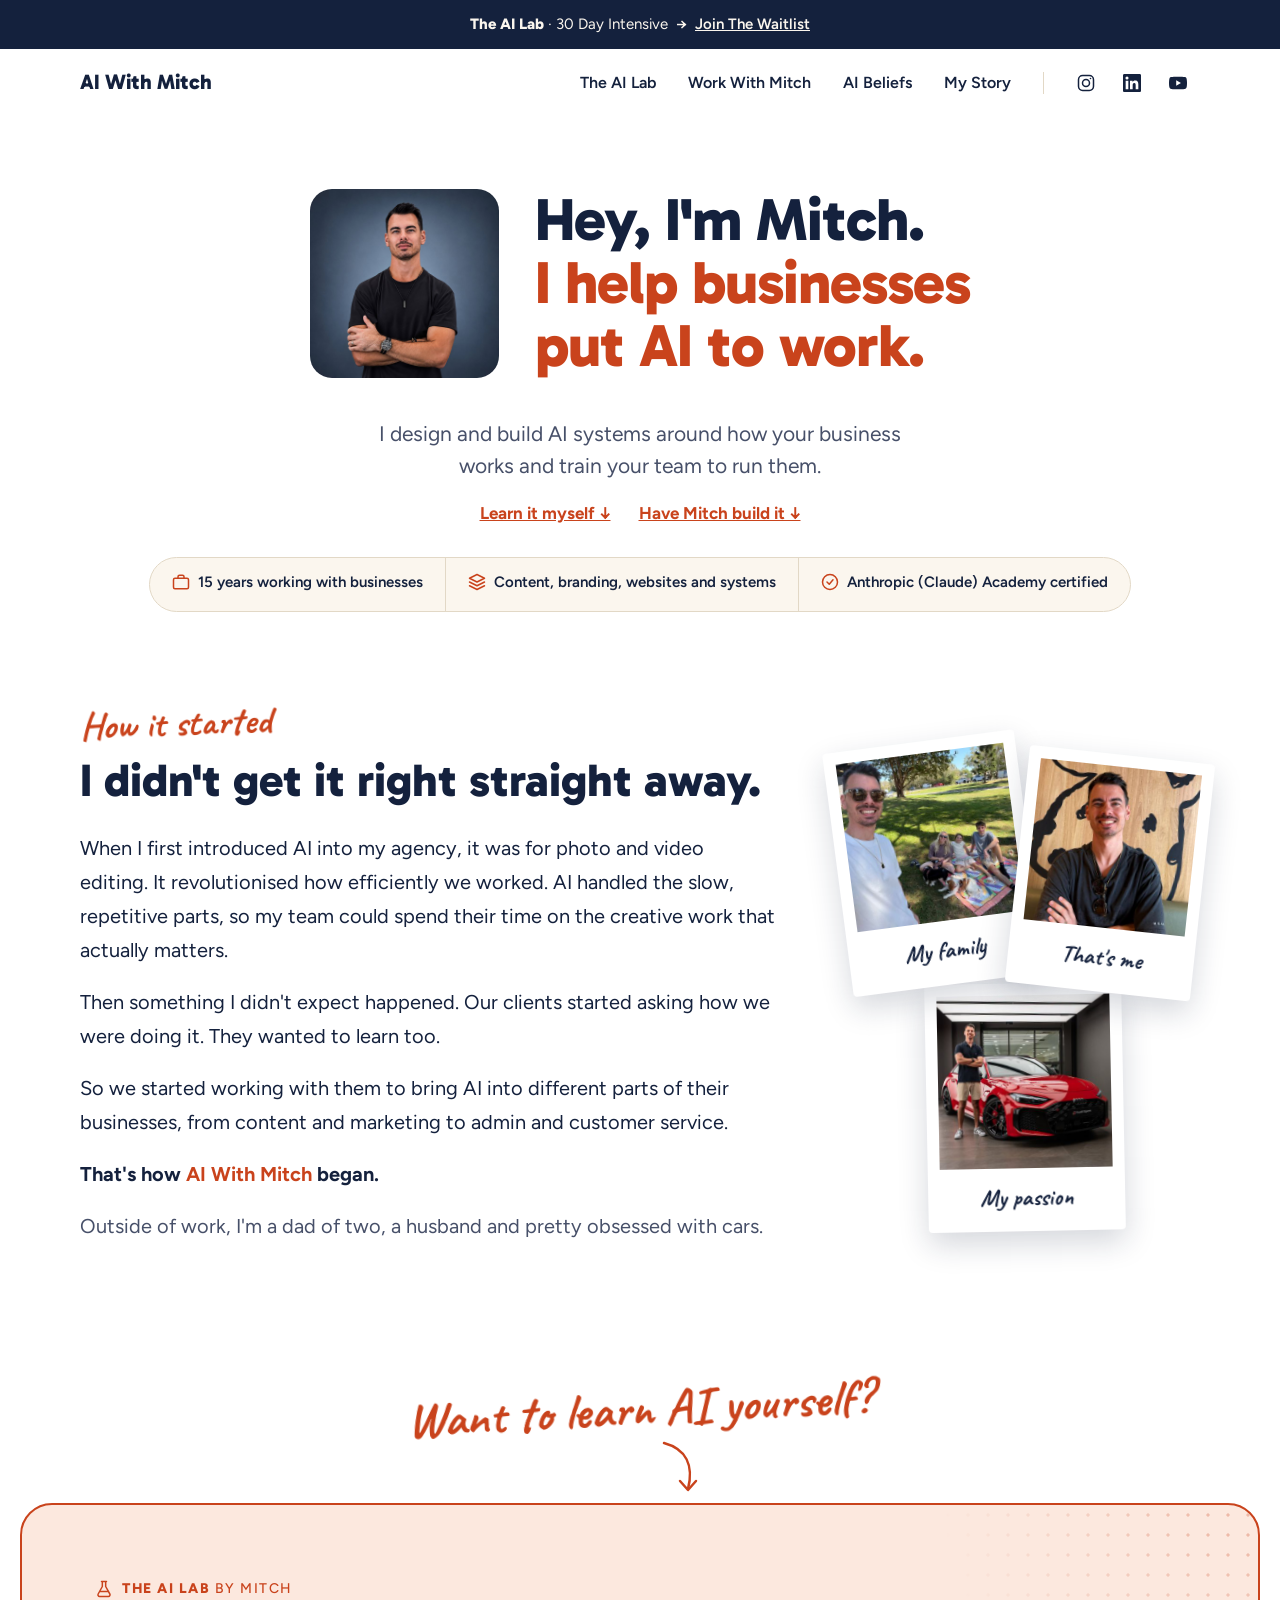
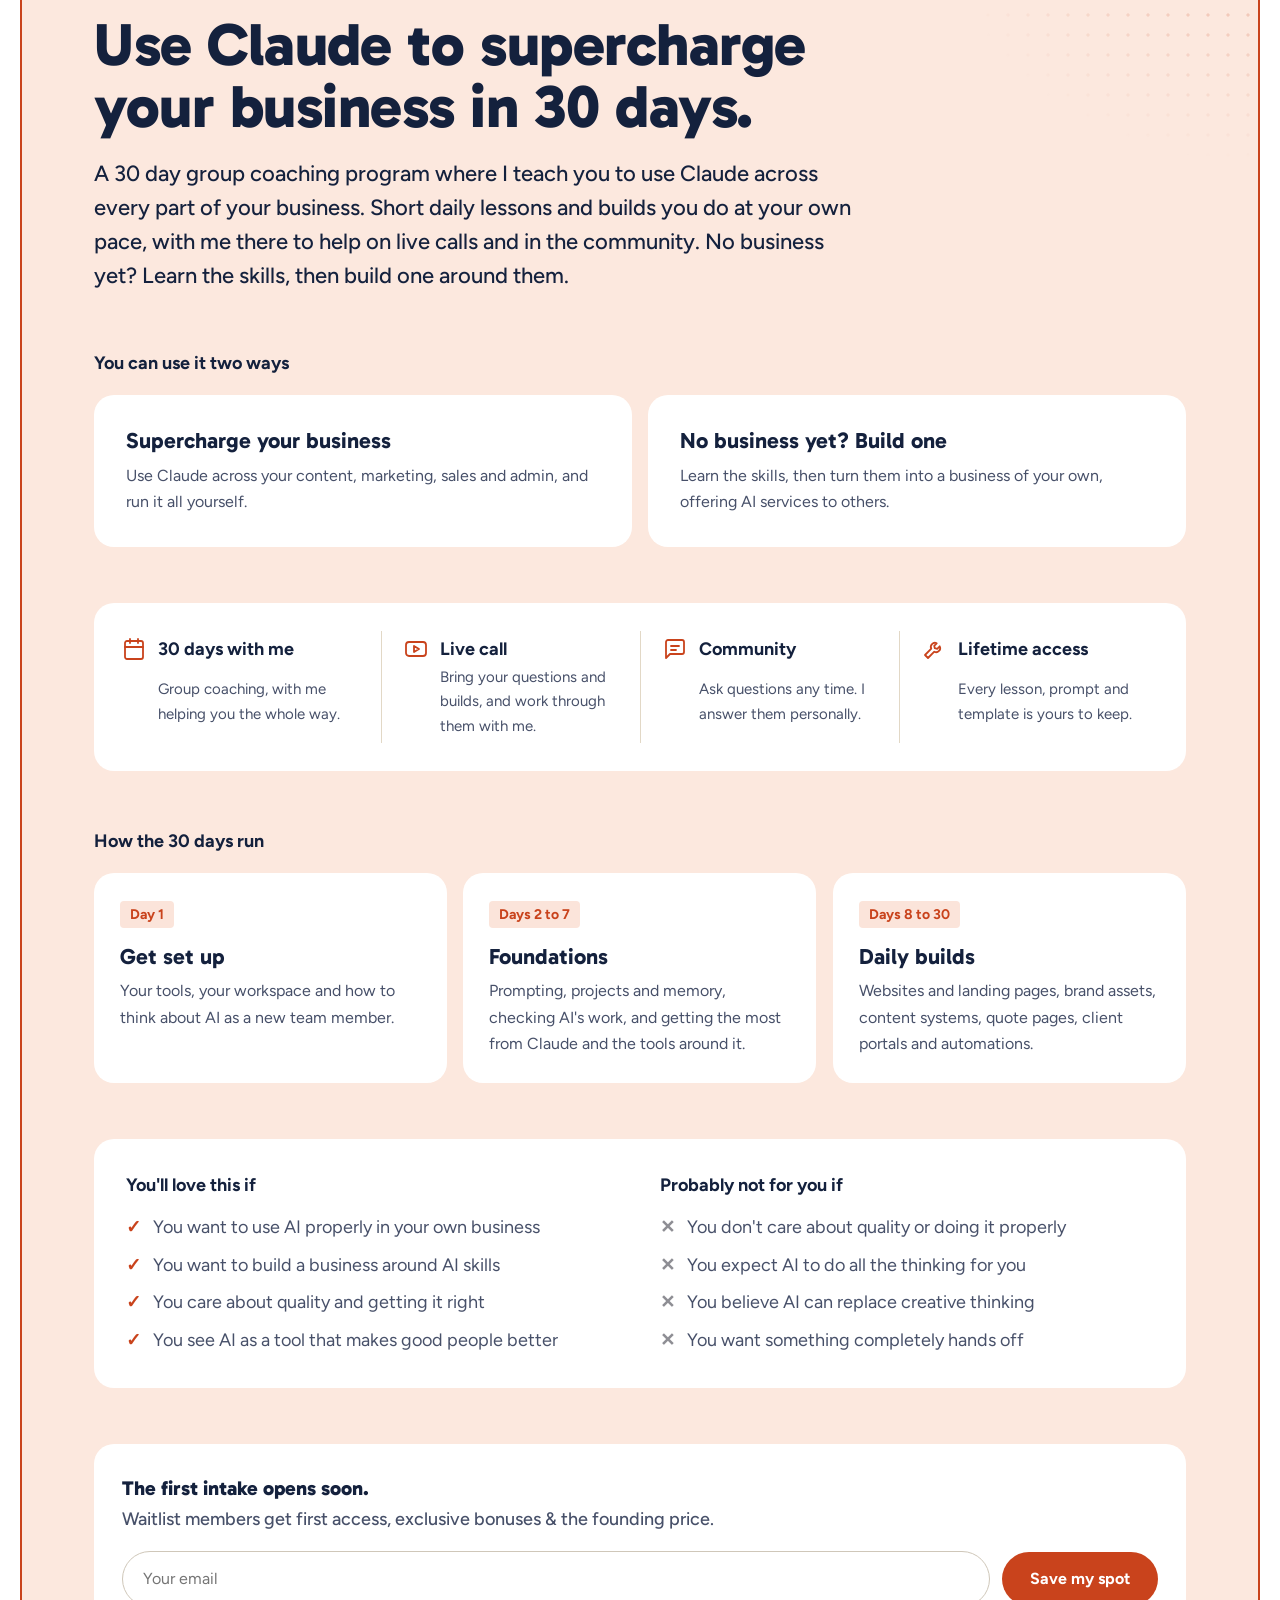
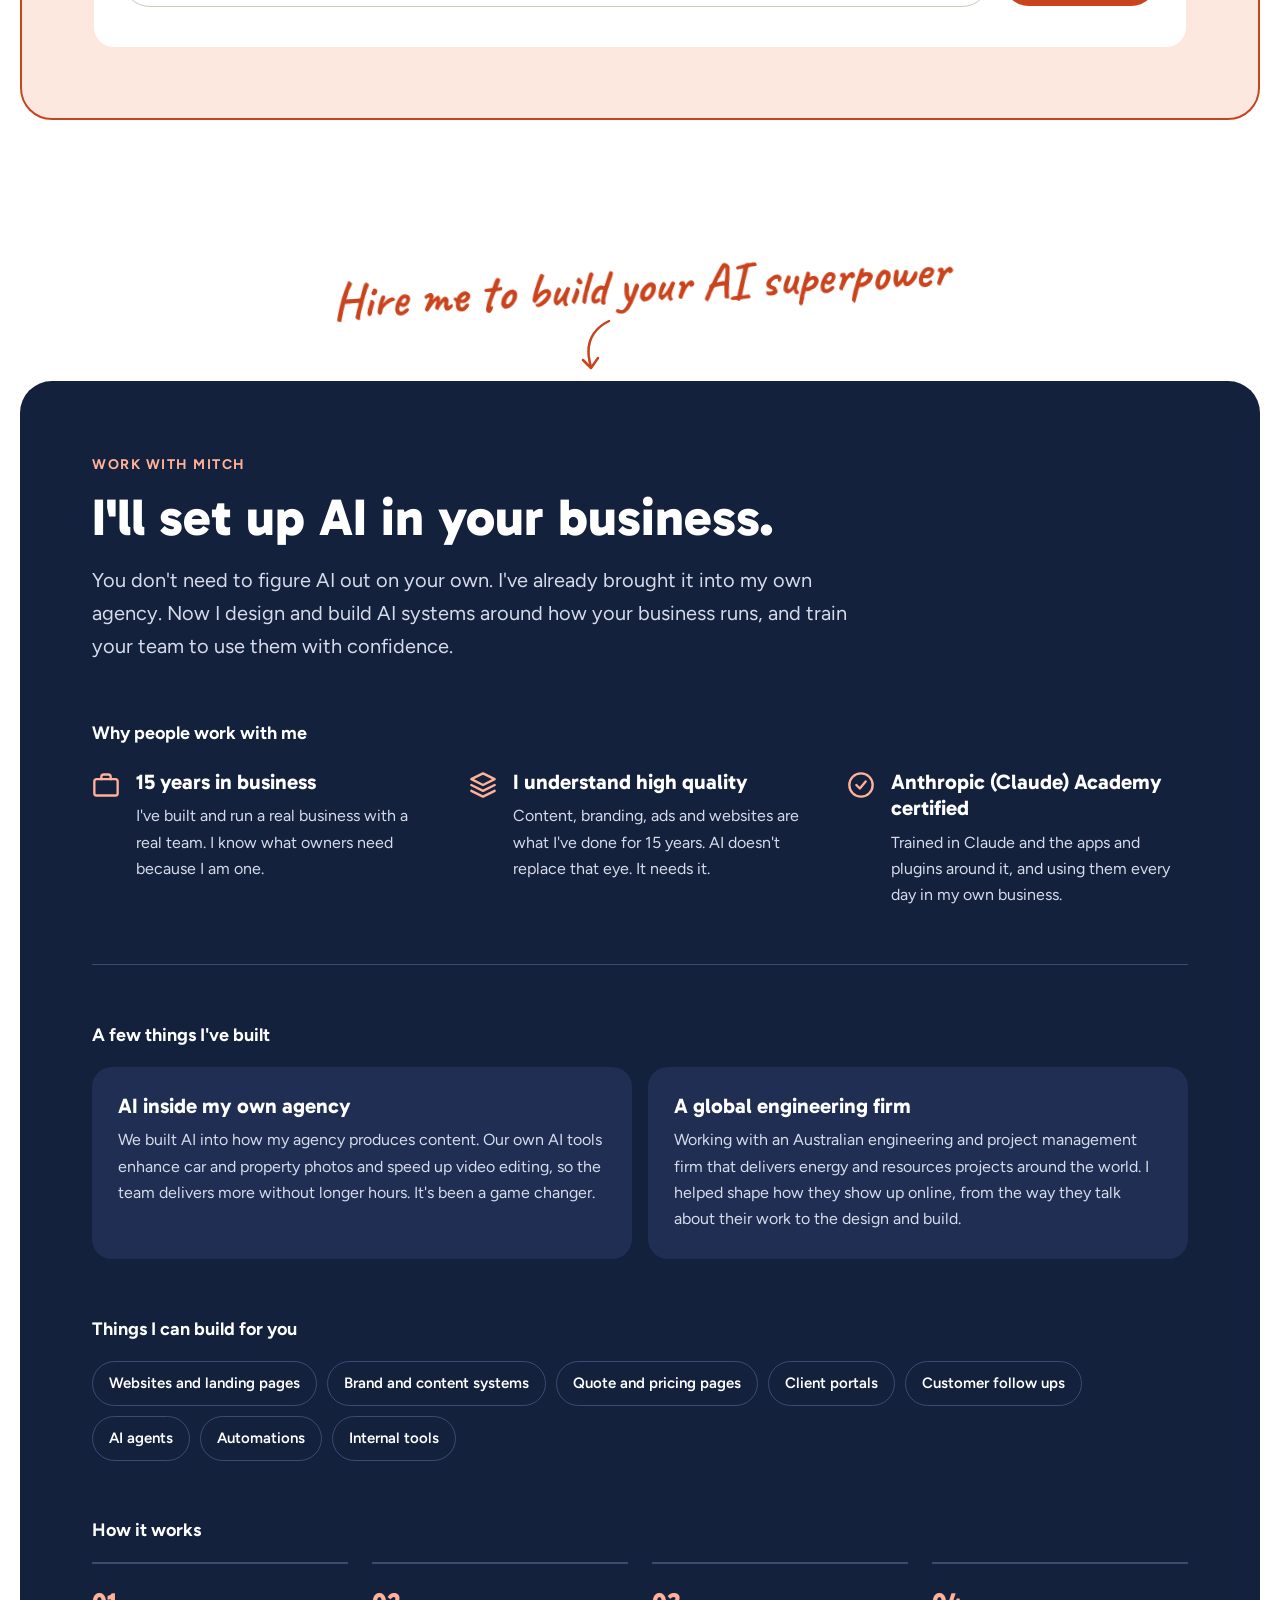
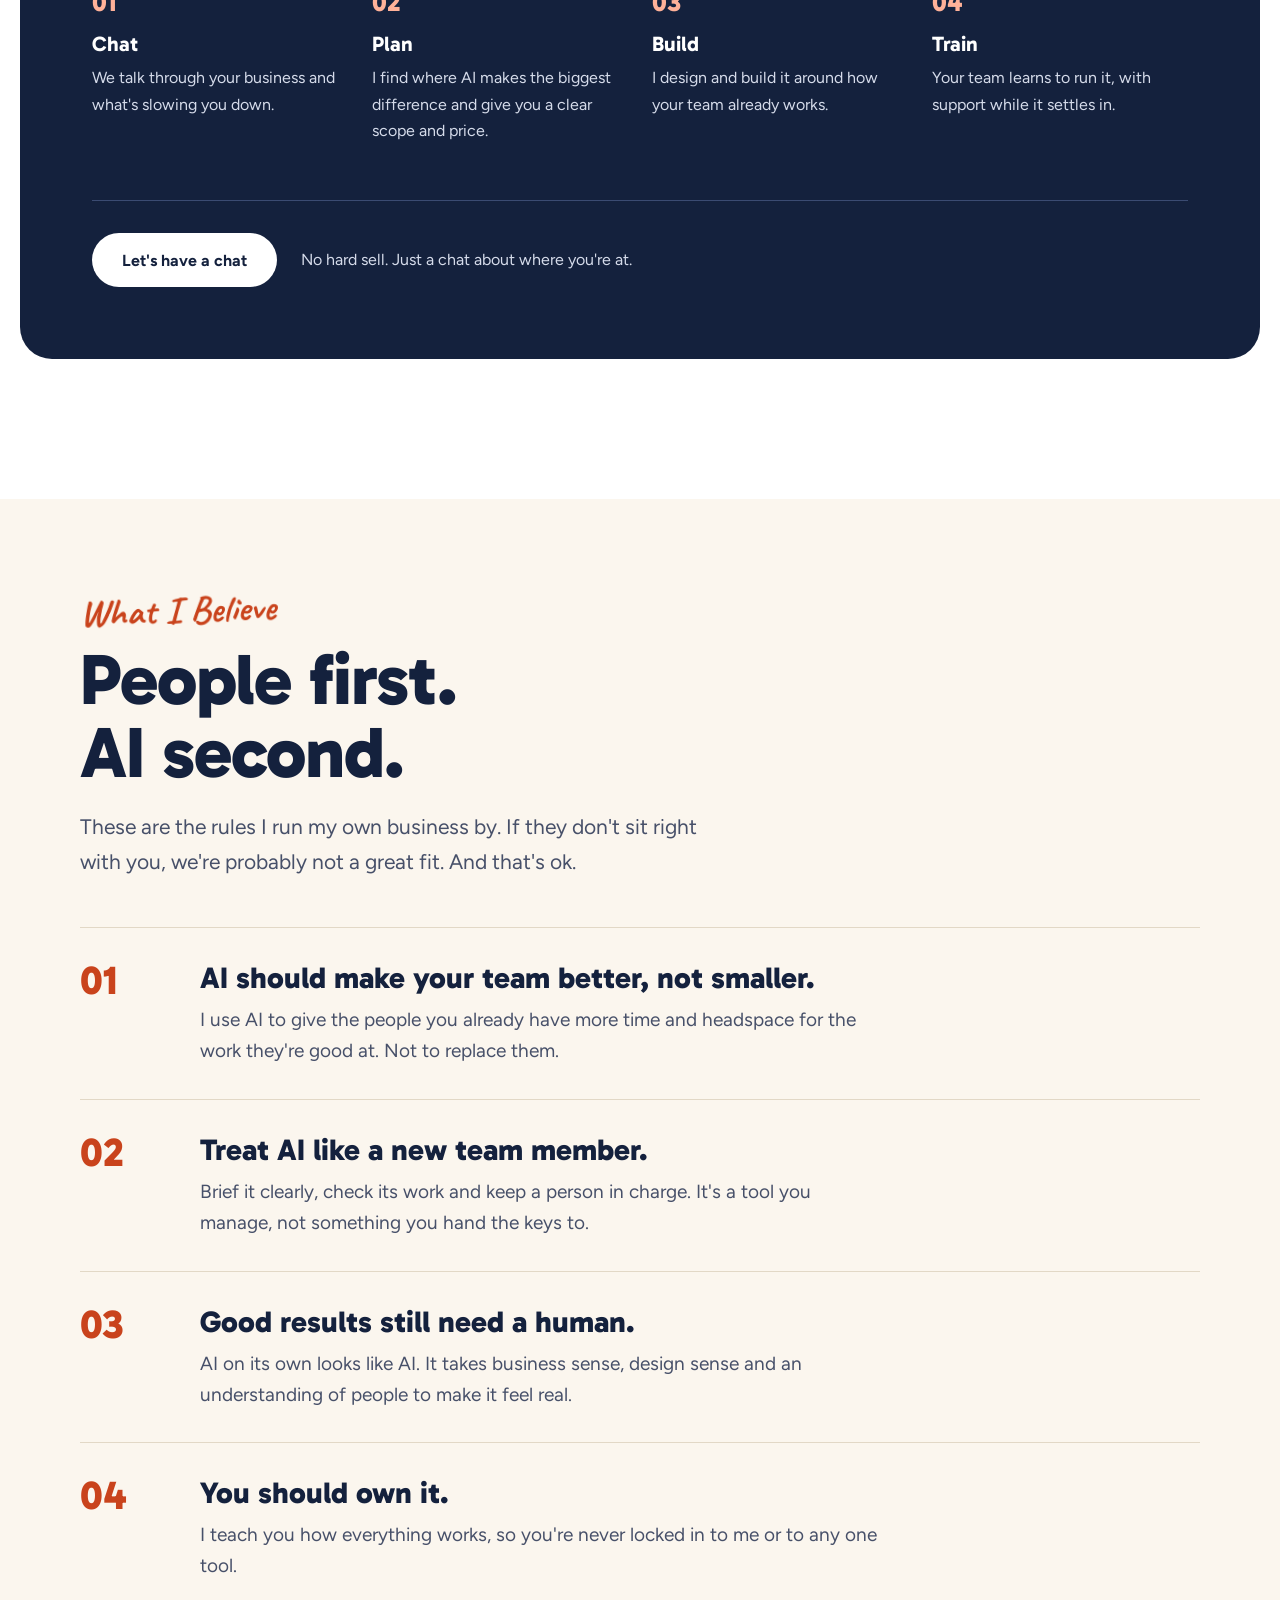
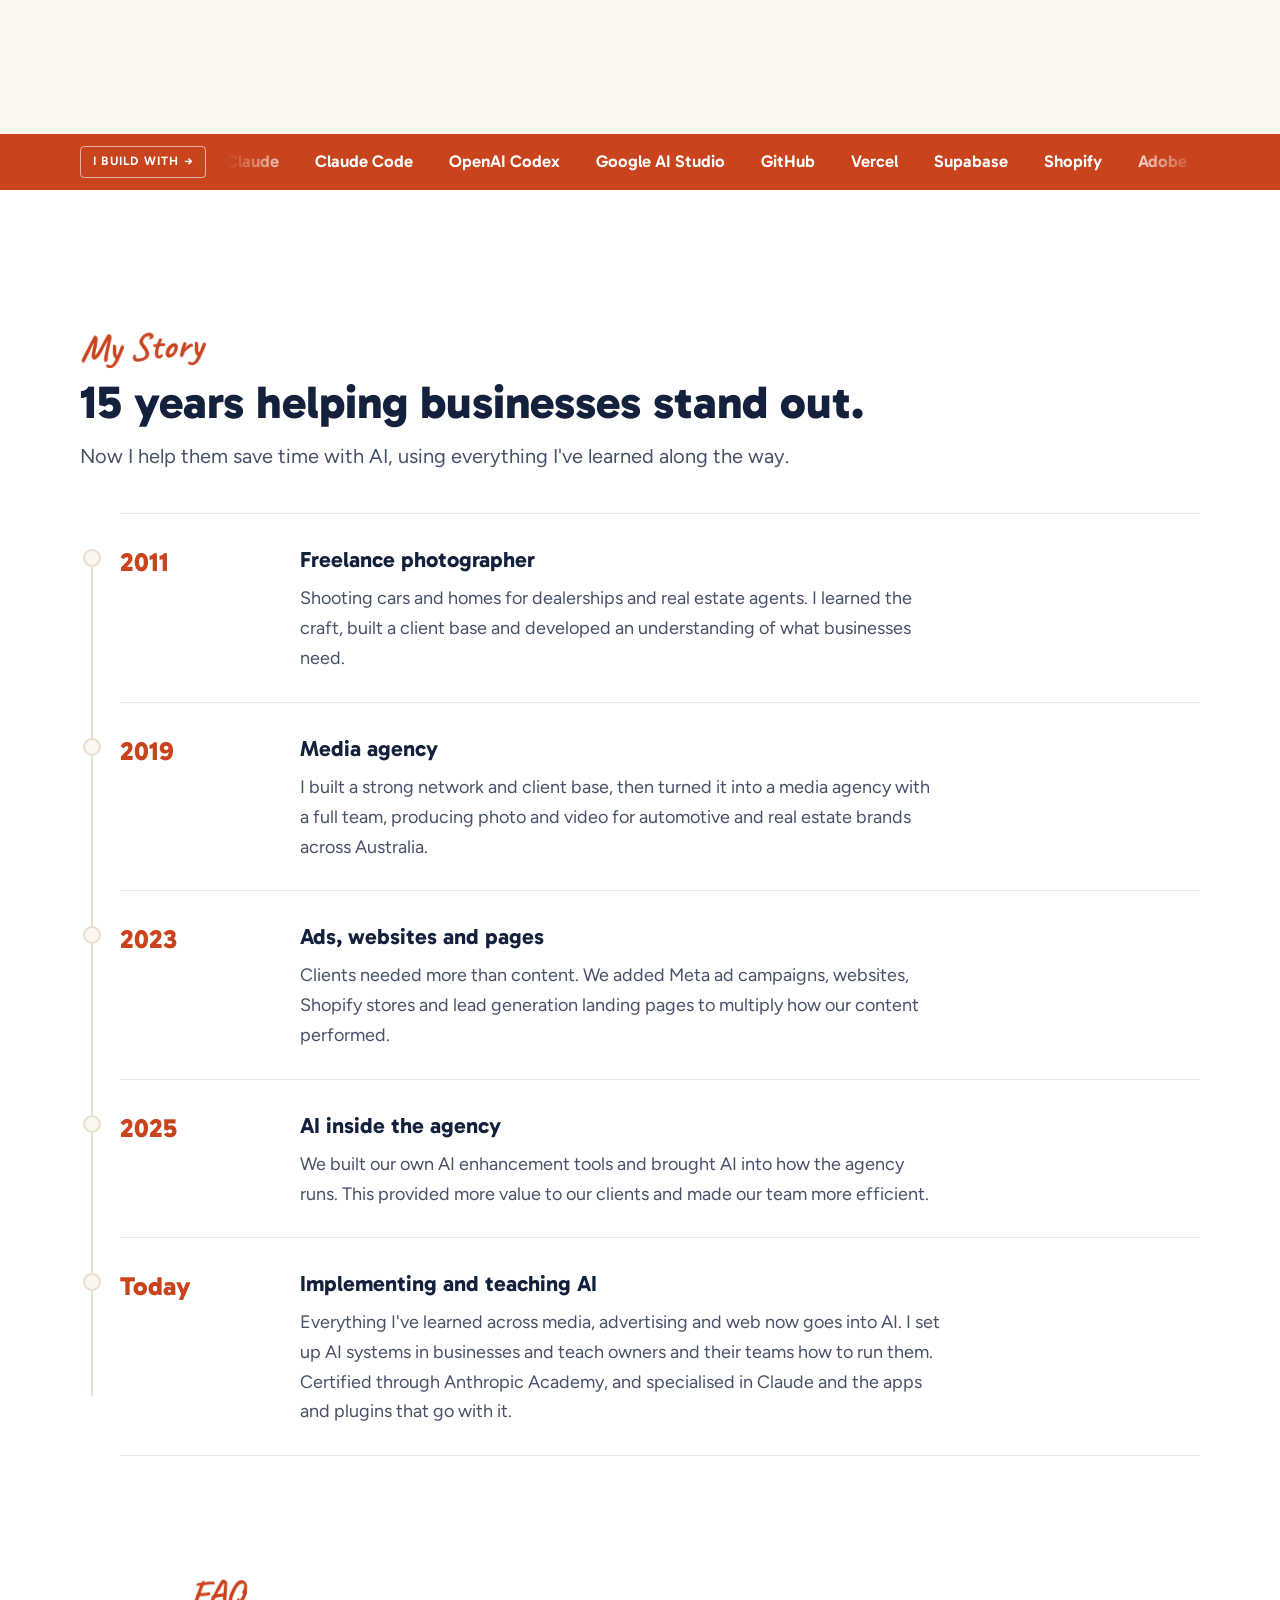
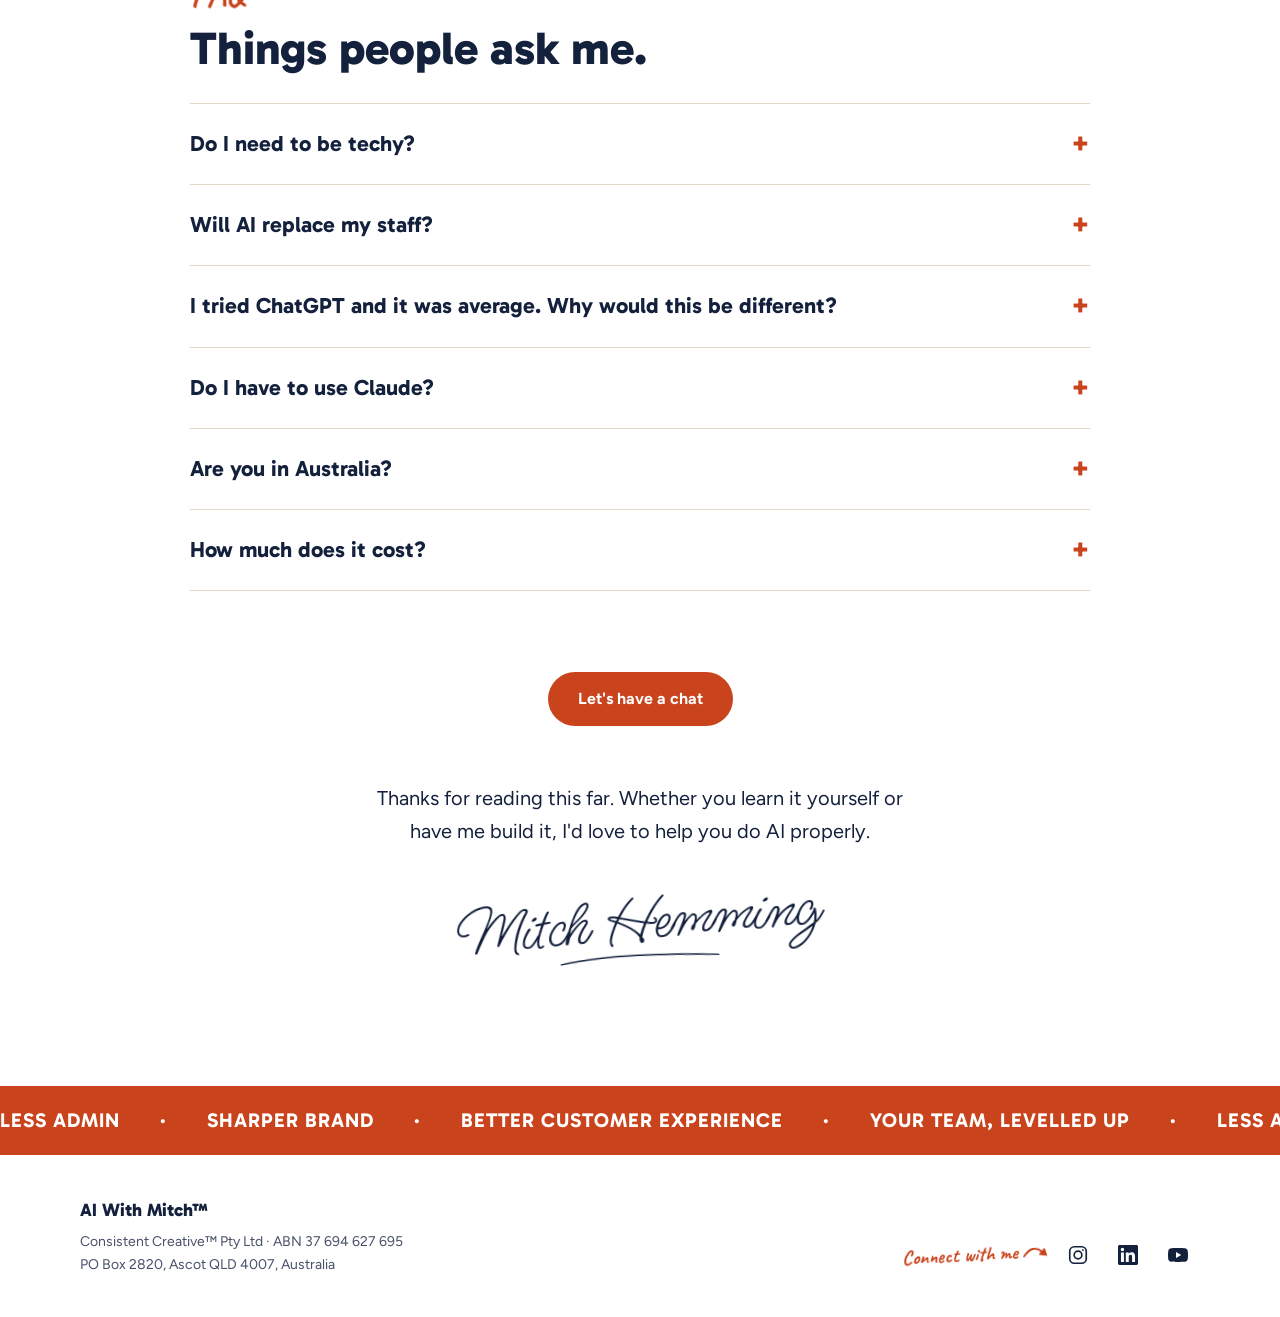
==== commit 23ac7460: "Sign off chat button with waitlist or build enquiry form, smaller signature Co-Authored-By: Claude O" ====
--- a/index.html
+++ b/index.html
@@ -72,6 +72,7 @@
 .rv nav{animation-delay:.08s}
 @media (prefers-reduced-motion:reduce){.rv .reveal{opacity:1 !important;transform:none !important;transition:none !important}.rv .top-bar,.rv nav{animation:none}}
 .pol{transition:transform .35s cubic-bezier(.16,1,.3,1);will-change:translate,rotate}.pol:hover{z-index:5 !important;transform:rotate(0deg) scale(1.04) !important}@media (max-width:900px){.pstack{max-width:290px !important}.pstack figcaption{font-size:20px !important}}.tl{position:relative;padding-left:40px}.tl-track{position:absolute;left:11px;top:44px;bottom:60px;width:2px;background:#E8DFD1;border-radius:2px;overflow:hidden}.tl-fill{position:absolute;inset:0;background:#C9431C;transform-origin:top;transform:scaleY(var(--p,0))}.tl-item{position:relative}.tl-item::before{content:'';position:absolute;left:-37px;top:35px;width:14px;height:14px;border-radius:50%;background:#FBF6EE;border:2px solid #E8DFD1;transition:background .5s,border-color .5s,transform .5s;z-index:1}.tl-item.lit::before{background:#C9431C;border-color:#C9431C;transform:scale(1.1)}@media (max-width:600px){.tl{padding-left:32px}.tl-track{left:7px}.tl-item::before{left:-33px}}
+.pick{min-height:52px;padding:10px 14px;border:1.5px solid #E2D8C6;border-radius:14px;background:#FBF6EE;color:#14213D;font-family:Figtree,sans-serif;font-weight:700;font-size:15px;line-height:1.25;cursor:pointer;transition:background .2s,border-color .2s,color .2s}.pick:hover{border-color:#C9431C}.pick[aria-pressed="true"]{background:#14213D;border-color:#14213D;color:#fff}@media (max-width:480px){#chat .two{grid-template-columns:1fr !important}}
 </style>
 
 </head>
@@ -350,9 +351,32 @@
 <details><summary>How much does it cost?</summary><p>The AI Lab is a one time payment of $495 AUD, and waitlist members get the founding price. Working with me starts from $2,200 AUD per month. After a chat, I'll give you a clear scope and price for your business.</p></details>
 </div>
 <div style="margin-top: clamp(56px, 8vw, 80px); text-align: center">
-<p style="margin: 0 auto 8px; max-width: 560px; font-size: clamp(18px, 2.2vw, 20px); color: #14213D">Thanks for reading this far. Whether you learn it yourself or have me build it, I'd love to help you do AI properly.</p>
-<p aria-label="Mitch Hemming" style="margin: 8px 0 0; font-family: 'Ms Madi', cursive; font-weight: 400; font-size: clamp(64px, 8vw, 92px); line-height: 1.1; color: #14213D; transform: rotate(-5deg)">Mitch Hemming</p>
-<svg aria-hidden="true" width="240" height="20" viewBox="0 0 260 22" fill="none" stroke="#14213D" stroke-width="2" stroke-linecap="round" style="display: block; margin: -6px auto 0; transform: rotate(-3deg)"><path d="M6 14C60 4 140 2 254 10"/></svg>
+<button type="button" id="chat-toggle" aria-expanded="false" aria-controls="chat" class="btn" style="display: inline-flex; align-items: center; justify-content: center; min-height: 54px; margin: 0 0 clamp(40px, 6vw, 56px); padding: 0 30px; border: none; border-radius: 999px; background: #C9431C; color: #ffffff; font-family: Figtree, sans-serif; font-weight: 700; font-size: 16px; cursor: pointer">Let's have a chat</button>
+<div id="chat" hidden style="max-width: 540px; margin: -16px auto clamp(40px, 6vw, 56px); padding: clamp(20px, 4vw, 28px); background: #ffffff; border: 1px solid #ECE6DC; border-radius: 20px; box-shadow: 0 16px 40px rgba(20,33,61,0.08); text-align: left">
+<p style="margin: 0 0 12px; font-family: Gabarito, sans-serif; font-weight: 800; font-size: 20px; color: #14213D">What are you after?</p>
+<div class="picks" style="display: grid; grid-template-columns: 1fr 1fr; gap: 10px">
+<button type="button" class="pick" id="pick-lab" aria-pressed="false">Join The AI Lab waitlist</button>
+<button type="button" class="pick" id="pick-work" aria-pressed="false">AI built for you</button>
+</div>
+<form id="c-lab" novalidate hidden style="margin-top: 18px; display: grid; gap: 12px">
+<p style="margin: 0; font-size: 15px; color: #475069">Get first access, the founding price and exclusive bonuses when the next intake opens.</p>
+<div><label for="c-wl" style="display: block; margin: 0 0 6px; font-weight: 700; font-size: 15px">Email</label><input id="c-wl" name="email" type="email" autocomplete="email" placeholder="you@business.com" style="width: 100%; box-sizing: border-box; min-height: 50px; padding: 12px 16px; border: 1px solid #E2D8C6; border-radius: 12px; background: #FBF6EE; font: inherit; font-size: 16px; color: #14213D"></div>
+<div><button type="submit" style="min-height: 52px; padding: 0 28px; border: none; border-radius: 999px; background: #C9431C; color: #ffffff; font-family: Figtree, sans-serif; font-weight: 700; font-size: 16px; cursor: pointer">Save my spot</button></div>
+<p class="c-msg" aria-live="polite" style="margin: 0; font-size: 15px; font-weight: 600; color: #C9431C"></p>
+</form>
+<form id="c-work" novalidate hidden style="margin-top: 18px; display: grid; gap: 12px">
+<div class="two" style="display: grid; grid-template-columns: 1fr 1fr; gap: 12px"><div><label for="c-name" style="display: block; margin: 0 0 6px; font-weight: 700; font-size: 15px">Your name</label><input id="c-name" name="name" autocomplete="name" style="width: 100%; box-sizing: border-box; min-height: 50px; padding: 12px 16px; border: 1px solid #E2D8C6; border-radius: 12px; background: #FBF6EE; font: inherit; font-size: 16px; color: #14213D"></div><div><label for="c-email" style="display: block; margin: 0 0 6px; font-weight: 700; font-size: 15px">Email</label><input id="c-email" name="email" type="email" autocomplete="email" style="width: 100%; box-sizing: border-box; min-height: 50px; padding: 12px 16px; border: 1px solid #E2D8C6; border-radius: 12px; background: #FBF6EE; font: inherit; font-size: 16px; color: #14213D"></div></div>
+<div class="two" style="display: grid; grid-template-columns: 1fr 1fr; gap: 12px"><div><label for="c-biz" style="display: block; margin: 0 0 6px; font-weight: 700; font-size: 15px">Business name</label><input id="c-biz" name="business" autocomplete="organization" style="width: 100%; box-sizing: border-box; min-height: 50px; padding: 12px 16px; border: 1px solid #E2D8C6; border-radius: 12px; background: #FBF6EE; font: inherit; font-size: 16px; color: #14213D"></div><div><label for="c-site" style="display: block; margin: 0 0 6px; font-weight: 700; font-size: 15px">Website or Instagram <span style="font-weight: 400; color: #475069">(optional)</span></label><input id="c-site" name="link" placeholder="yourbusiness.com or @handle" style="width: 100%; box-sizing: border-box; min-height: 50px; padding: 12px 16px; border: 1px solid #E2D8C6; border-radius: 12px; background: #FBF6EE; font: inherit; font-size: 16px; color: #14213D"></div></div>
+<fieldset style="margin: 0; padding: 0; border: none"><legend style="display: block; margin: 0 0 6px; font-weight: 700; font-size: 15px; margin-bottom: 8px">What could I help with?</legend><div style="display: flex; flex-wrap: wrap; gap: 8px"><label style="display: inline-flex; align-items: center; gap: 8px; min-height: 42px; padding: 0 12px; border: 1px solid #E2D8C6; border-radius: 999px; background: #FBF6EE; font-size: 14px; cursor: pointer"><input type="checkbox" name="services" value="Website" style="accent-color: #C9431C; width: 17px; height: 17px">Website</label><label style="display: inline-flex; align-items: center; gap: 8px; min-height: 42px; padding: 0 12px; border: 1px solid #E2D8C6; border-radius: 999px; background: #FBF6EE; font-size: 14px; cursor: pointer"><input type="checkbox" name="services" value="Landing pages" style="accent-color: #C9431C; width: 17px; height: 17px">Landing pages</label><label style="display: inline-flex; align-items: center; gap: 8px; min-height: 42px; padding: 0 12px; border: 1px solid #E2D8C6; border-radius: 999px; background: #FBF6EE; font-size: 14px; cursor: pointer"><input type="checkbox" name="services" value="Branding" style="accent-color: #C9431C; width: 17px; height: 17px">Branding</label><label style="display: inline-flex; align-items: center; gap: 8px; min-height: 42px; padding: 0 12px; border: 1px solid #E2D8C6; border-radius: 999px; background: #FBF6EE; font-size: 14px; cursor: pointer"><input type="checkbox" name="services" value="AI agents" style="accent-color: #C9431C; width: 17px; height: 17px">AI agents</label><label style="display: inline-flex; align-items: center; gap: 8px; min-height: 42px; padding: 0 12px; border: 1px solid #E2D8C6; border-radius: 999px; background: #FBF6EE; font-size: 14px; cursor: pointer"><input type="checkbox" name="services" value="Automations" style="accent-color: #C9431C; width: 17px; height: 17px">Automations</label><label style="display: inline-flex; align-items: center; gap: 8px; min-height: 42px; padding: 0 12px; border: 1px solid #E2D8C6; border-radius: 999px; background: #FBF6EE; font-size: 14px; cursor: pointer"><input type="checkbox" name="services" value="AI video editors" style="accent-color: #C9431C; width: 17px; height: 17px">AI video editors</label><label style="display: inline-flex; align-items: center; gap: 8px; min-height: 42px; padding: 0 12px; border: 1px solid #E2D8C6; border-radius: 999px; background: #FBF6EE; font-size: 14px; cursor: pointer"><input type="checkbox" name="services" value="Client portals" style="accent-color: #C9431C; width: 17px; height: 17px">Client portals</label><label style="display: inline-flex; align-items: center; gap: 8px; min-height: 42px; padding: 0 12px; border: 1px solid #E2D8C6; border-radius: 999px; background: #FBF6EE; font-size: 14px; cursor: pointer"><input type="checkbox" name="services" value="Quote and pricing pages" style="accent-color: #C9431C; width: 17px; height: 17px">Quote and pricing pages</label><label style="display: inline-flex; align-items: center; gap: 8px; min-height: 42px; padding: 0 12px; border: 1px solid #E2D8C6; border-radius: 999px; background: #FBF6EE; font-size: 14px; cursor: pointer"><input type="checkbox" name="services" value="Content systems" style="accent-color: #C9431C; width: 17px; height: 17px">Content systems</label><label style="display: inline-flex; align-items: center; gap: 8px; min-height: 42px; padding: 0 12px; border: 1px solid #E2D8C6; border-radius: 999px; background: #FBF6EE; font-size: 14px; cursor: pointer"><input type="checkbox" name="services" value="Not sure yet" style="accent-color: #C9431C; width: 17px; height: 17px">Not sure yet</label></div></fieldset>
+<input type="text" name="company_site" tabindex="-1" autocomplete="off" aria-hidden="true" style="position: absolute; left: -9999px; width: 1px; height: 1px; opacity: 0">
+<div><label for="c-msg" style="display: block; margin: 0 0 6px; font-weight: 700; font-size: 15px">What's doing your head in right now?</label><textarea id="c-msg" name="message" rows="4" placeholder="Tell me what you do and where you're stuck" style="width: 100%; box-sizing: border-box; min-height: 50px; padding: 12px 16px; border: 1px solid #E2D8C6; border-radius: 12px; background: #FBF6EE; font: inherit; font-size: 16px; color: #14213D; resize: vertical"></textarea></div>
+<div><button type="submit" style="min-height: 52px; padding: 0 28px; border: none; border-radius: 999px; background: #C9431C; color: #ffffff; font-family: Figtree, sans-serif; font-weight: 700; font-size: 16px; cursor: pointer">Send it to me</button></div>
+<p class="c-msg" aria-live="polite" style="margin: 0; font-size: 15px; font-weight: 600; color: #C9431C"></p>
+</form>
+</div>
+<p style="margin: 0 auto clamp(28px, 4vw, 40px); max-width: 560px; font-size: clamp(18px, 2.2vw, 20px); color: #14213D">Thanks for reading this far. Whether you learn it yourself or have me build it, I'd love to help you do AI properly.</p>
+<p aria-label="Mitch Hemming" style="margin: 8px 0 0; font-family: 'Ms Madi', cursive; font-weight: 400; font-size: clamp(46px, 5.5vw, 64px); line-height: 1.1; color: #14213D; transform: rotate(-5deg)">Mitch Hemming</p>
+<svg aria-hidden="true" width="170" height="14" viewBox="0 0 260 22" fill="none" stroke="#14213D" stroke-width="2" stroke-linecap="round" style="display: block; margin: -6px auto 0; transform: rotate(-3deg)"><path d="M6 14C60 4 140 2 254 10"/></svg>
 </div>
 </section>
 
@@ -381,7 +405,7 @@
   // Scroll reveal: every block fades up, staggered when several enter together
   try{
     if('IntersectionObserver' in window && !matchMedia('(prefers-reduced-motion: reduce)').matches){
-      var skip=function(el){return el.closest('nav,#site-menu,.top-bar,[aria-hidden="true"]');};
+      var skip=function(el){return el.closest('nav,#site-menu,.top-bar,#chat,[aria-hidden="true"]');};
       var ATOM='li,details,figure,form,.hero-row,.creds,.tools-row,.glance > div';
       try{document.querySelector('div:has(> h3)');ATOM+=',div:has(> h3),div:has(> span + span)';}catch(_){}
       var atoms=[].slice.call(document.body.querySelectorAll(ATOM)).filter(function(el){return !skip(el);});
@@ -428,6 +452,38 @@
     addEventListener('scroll',req,{passive:true});addEventListener('resize',req,{passive:true});tick();
   }catch(e){}
 
+  // Sign off chat: choose waitlist or build enquiry
+  (function(){
+    var t=document.getElementById('chat-toggle'),box=document.getElementById('chat');
+    if(!t||!box)return;
+    var pl=document.getElementById('pick-lab'),pw=document.getElementById('pick-work'),fl=document.getElementById('c-lab'),fw=document.getElementById('c-work');
+    var RX=/^[^@\s]+@[^@\s]+\.[^@\s]+$/;
+    t.addEventListener('click',function(){var o=box.hidden;box.hidden=!o;t.setAttribute('aria-expanded',o);t.textContent=o?'Close':"Let's have a chat";});
+    function pick(m){pl.setAttribute('aria-pressed',m==='lab');pw.setAttribute('aria-pressed',m==='work');fl.hidden=m!=='lab';fw.hidden=m!=='work';var f=m==='lab'?fl:fw;f.querySelector('input').focus({preventScroll:true});}
+    pl.addEventListener('click',function(){pick('lab');});pw.addEventListener('click',function(){pick('work');});
+    fl.addEventListener('submit',function(e){
+      e.preventDefault();var msg=fl.querySelector('.c-msg'),btn=fl.querySelector('button[type=submit]'),email=fl.email.value.trim();
+      if(!RX.test(email)){msg.textContent='Enter a valid email.';return;}
+      btn.disabled=true;msg.textContent='One sec...';
+      fetch('https://app.kit.com/forms/10146119/subscriptions',{method:'POST',headers:{'Content-Type':'application/json','Accept':'application/json'},body:JSON.stringify({email_address:email})})
+      .then(function(r){if(!r.ok)throw 0;fl.email.disabled=true;btn.textContent="You're on the list";msg.style.color='#14213D';msg.textContent='Check your inbox to confirm.';})
+      .catch(function(){msg.textContent='Something went wrong. Try again.';btn.disabled=false;});
+    });
+    fw.addEventListener('submit',function(e){
+      e.preventDefault();var msg=fw.querySelector('.c-msg'),btn=fw.querySelector('button[type=submit]');
+      var d={name:fw.name.value.trim(),email:fw.email.value.trim(),business:fw.business.value.trim(),link:fw.link.value.trim(),message:fw.message.value.trim(),hp:fw.company_site.value,services:[].map.call(fw.querySelectorAll('input[name=services]:checked'),function(i){return i.value;})};
+      if(!d.name||!d.business||!d.message){msg.textContent='Please fill in your name, business and what you need.';return;}
+      if(!RX.test(d.email)){msg.textContent='Enter a valid email.';return;}
+      btn.disabled=true;msg.textContent='Sending...';
+      fetch('https://formsubmit.co/ajax/072ec12d5cb5b89841ad46ea09253674',{method:'POST',headers:{'Content-Type':'application/json','Accept':'application/json'},body:JSON.stringify({
+        _subject:'AI built for you enquiry: '+d.business+' ('+d.name+')',_replyto:d.email,_template:'table',_captcha:'false',_honey:d.hp,
+        'Name':d.name,'Email':d.email,'Business':d.business,'Website / IG':d.link||'Not given','Needs help with':d.services.join(', ')||'Not given',"What's taking up too much time":d.message})})
+      .then(function(r){return r.json();})
+      .then(function(j){if(String(j.success)!=='true')throw 0;btn.textContent='Sent';msg.style.color='#14213D';msg.textContent="Thanks, I've got it. I'll be in touch soon.";[].forEach.call(fw.elements,function(el){el.disabled=true;});})
+      .catch(function(){msg.textContent='Something went wrong. Try again, or DM me on Instagram.';btn.disabled=false;});
+    });
+  })();
+
   // Mobile menu
   var mb=document.getElementById('menu-btn'),menu=document.getElementById('site-menu');
   function setMenu(open){menu.classList.toggle('open',open);mb.setAttribute('aria-expanded',open);mb.setAttribute('aria-label',open?'Close menu':'Open menu');mb.querySelector('.ic-open').hidden=open;mb.querySelector('.ic-close').hidden=!open;}
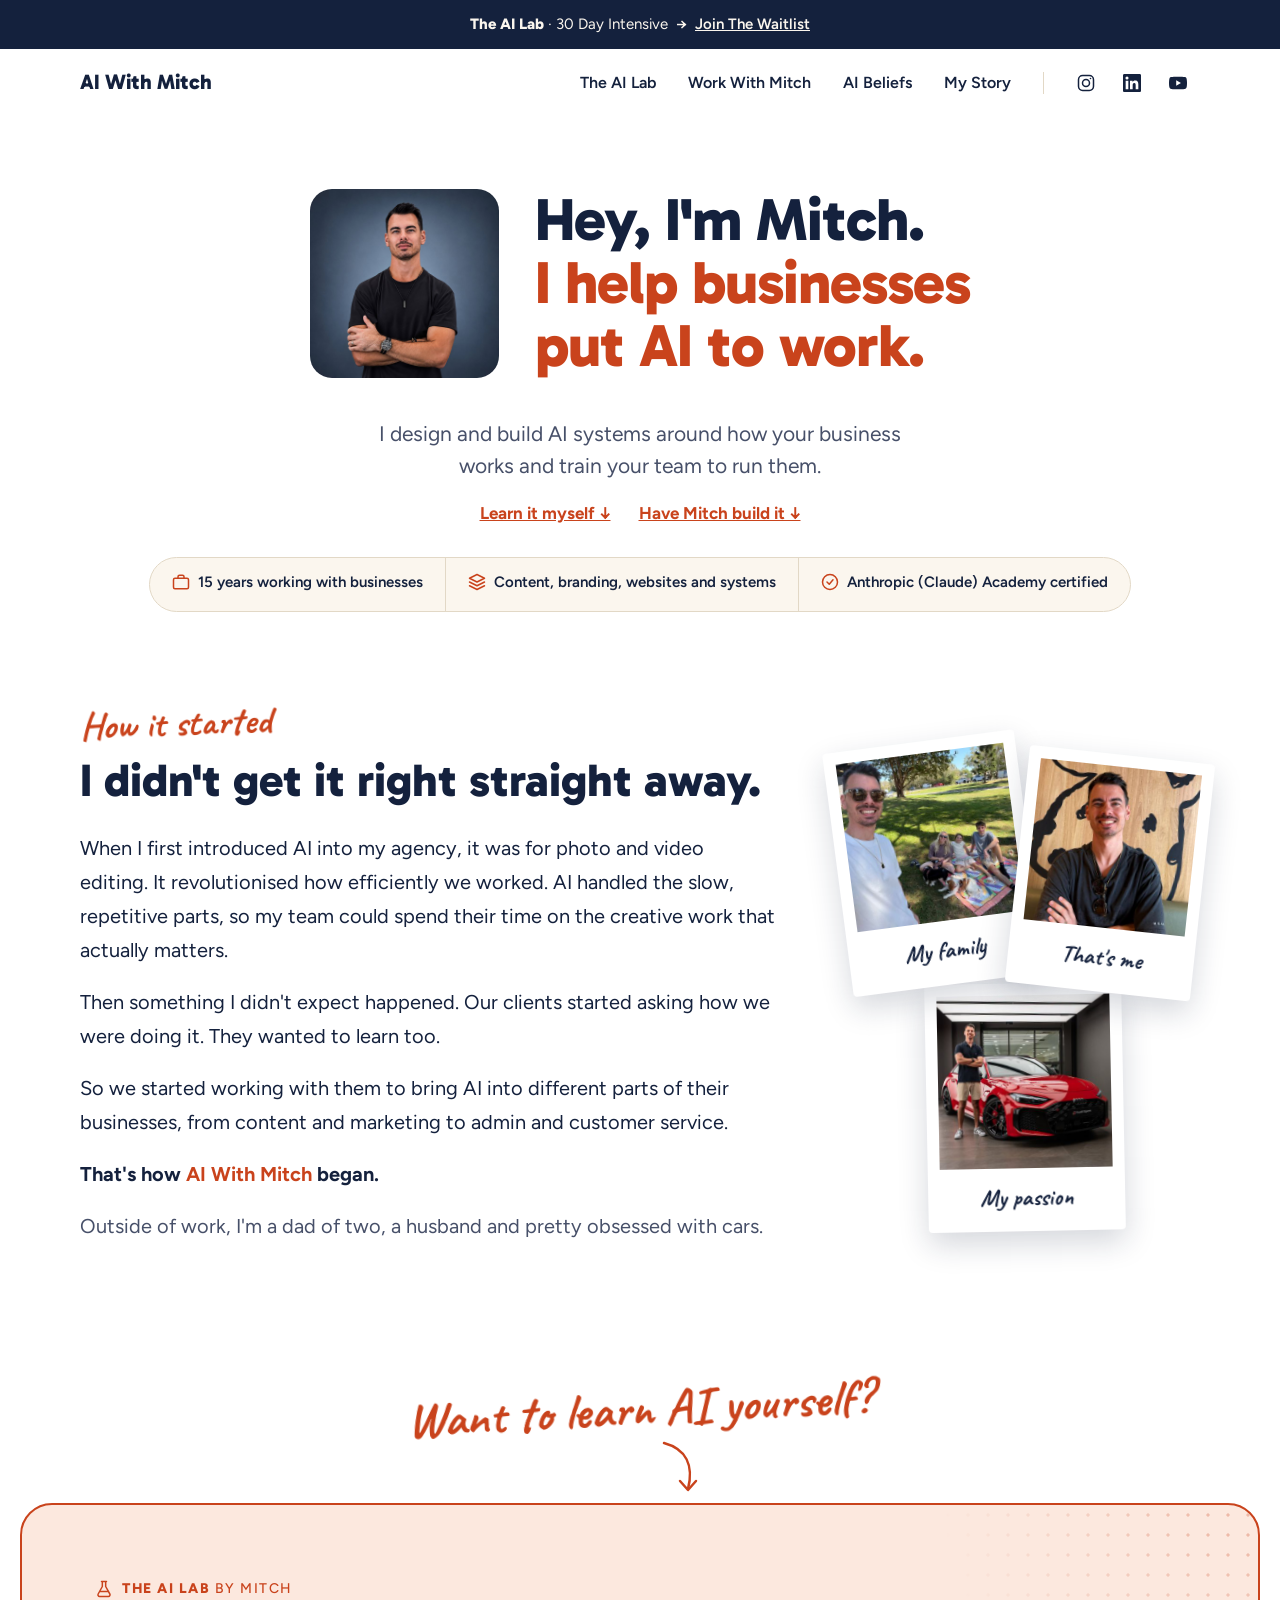
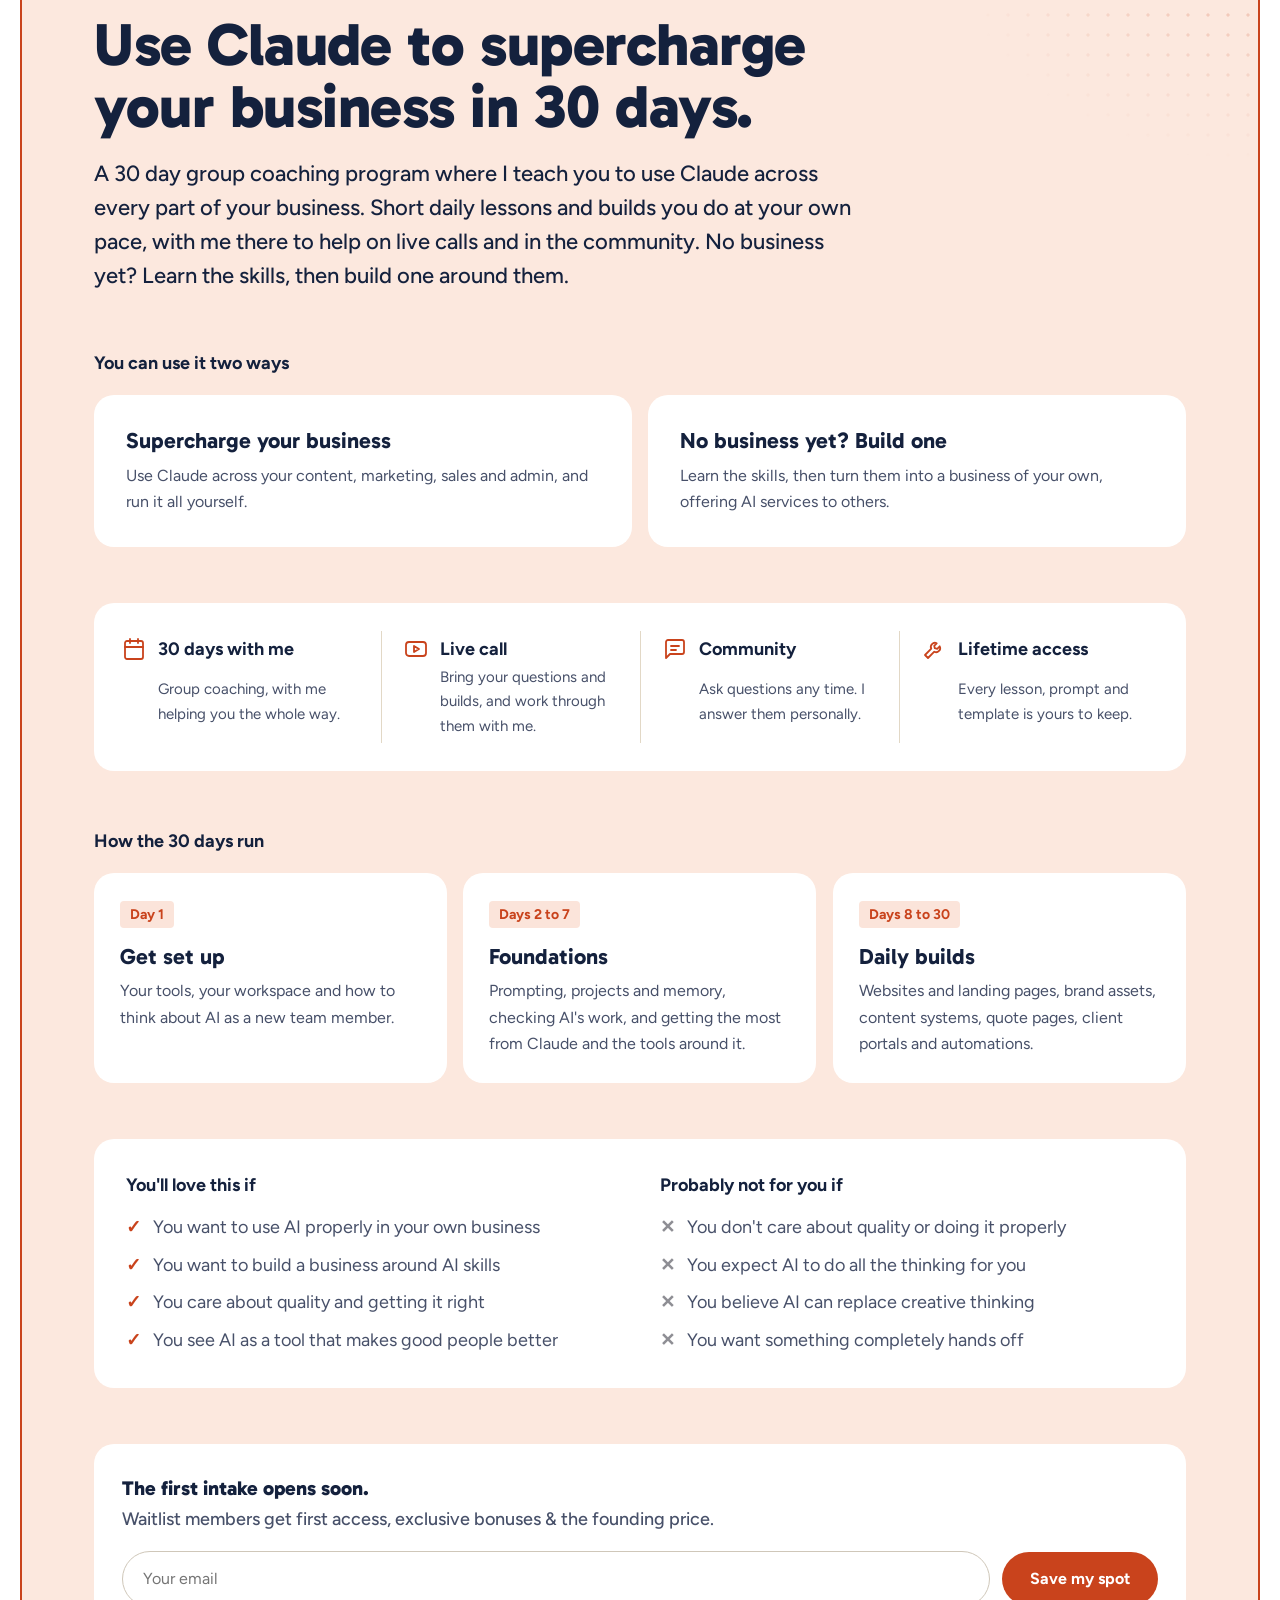
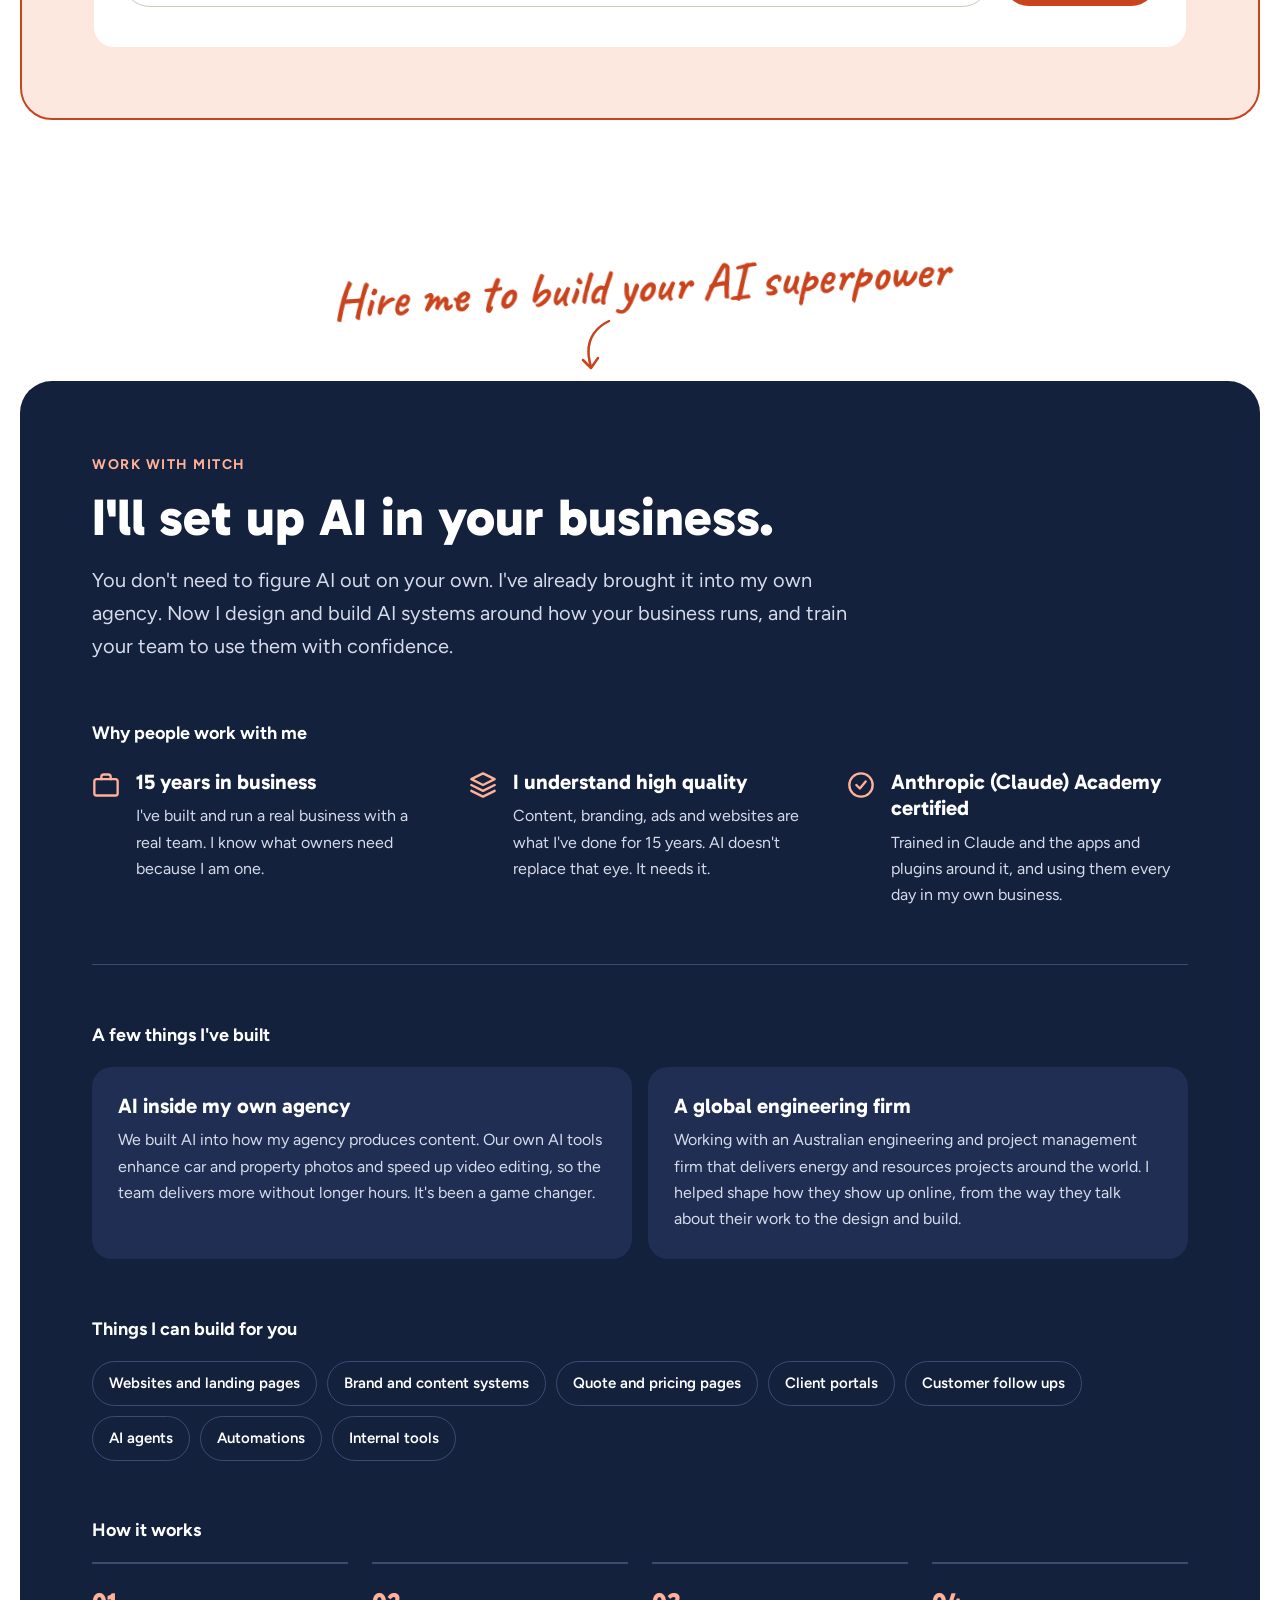
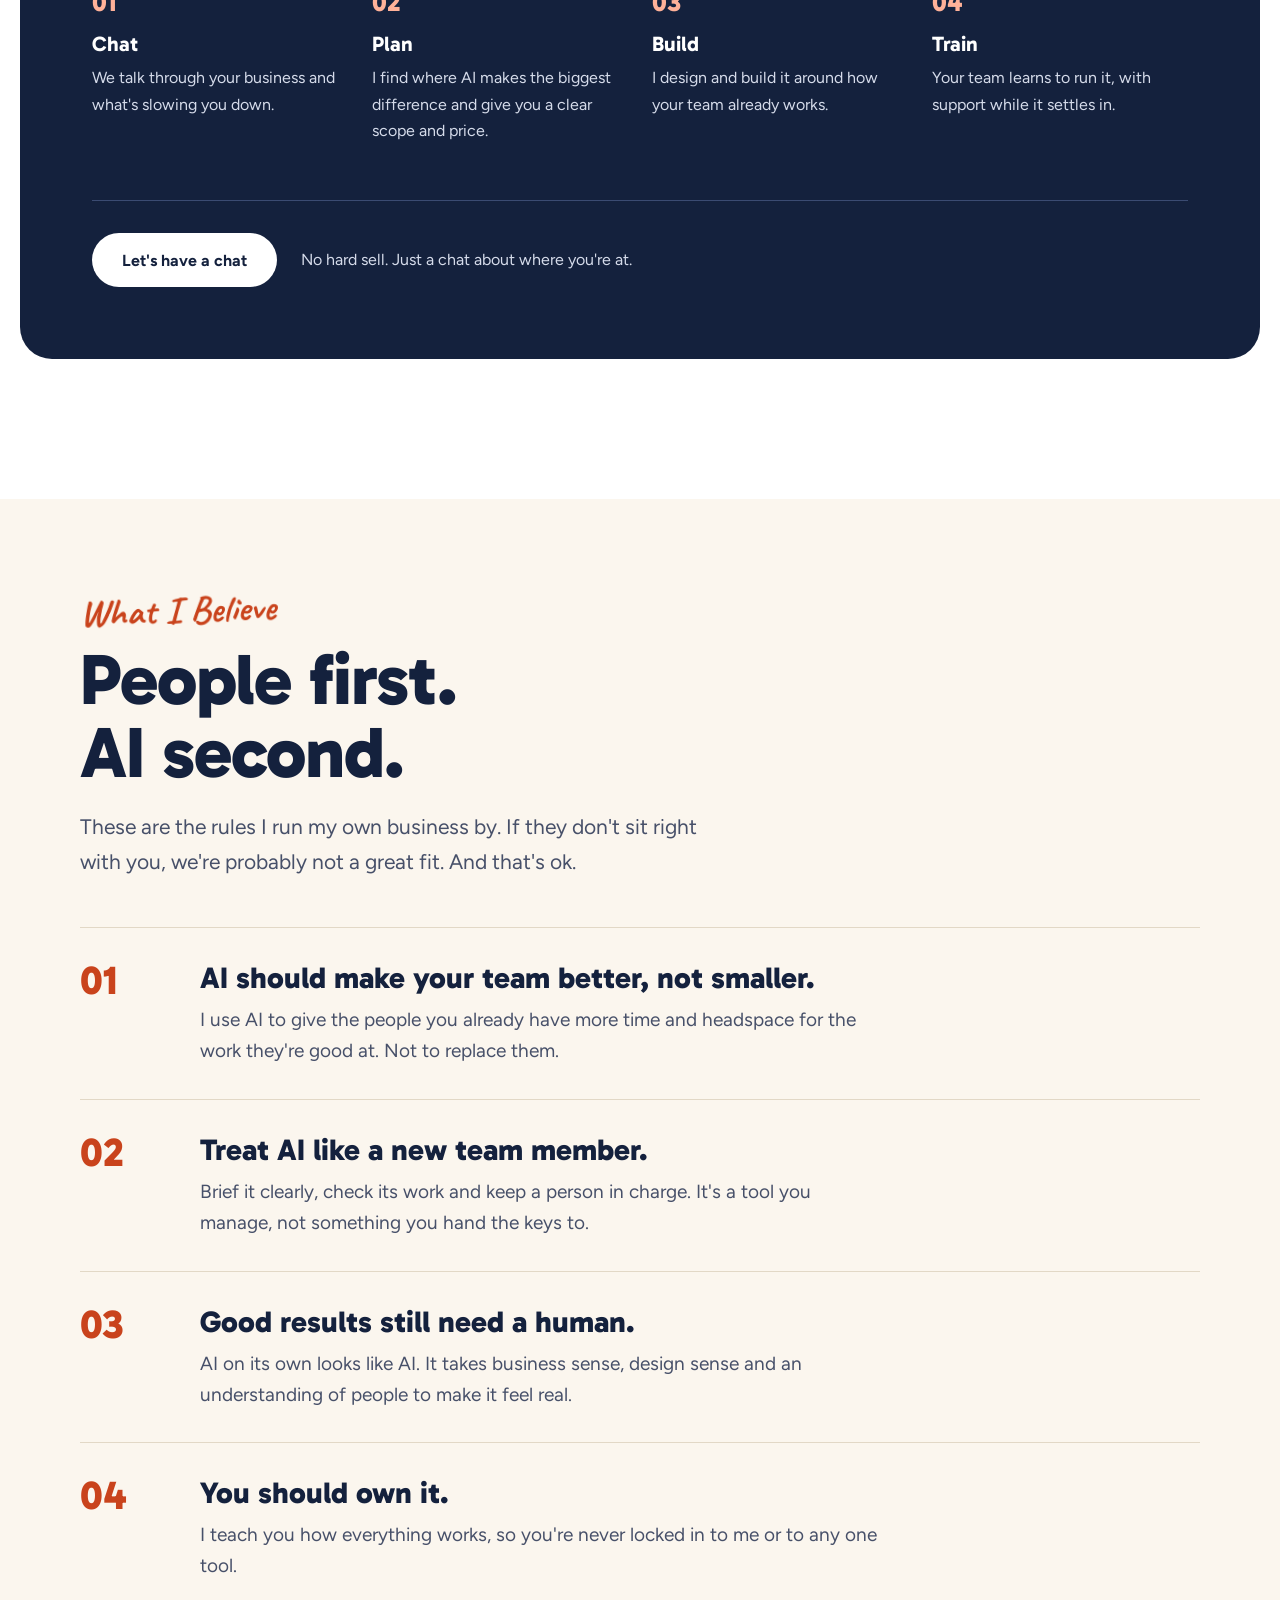
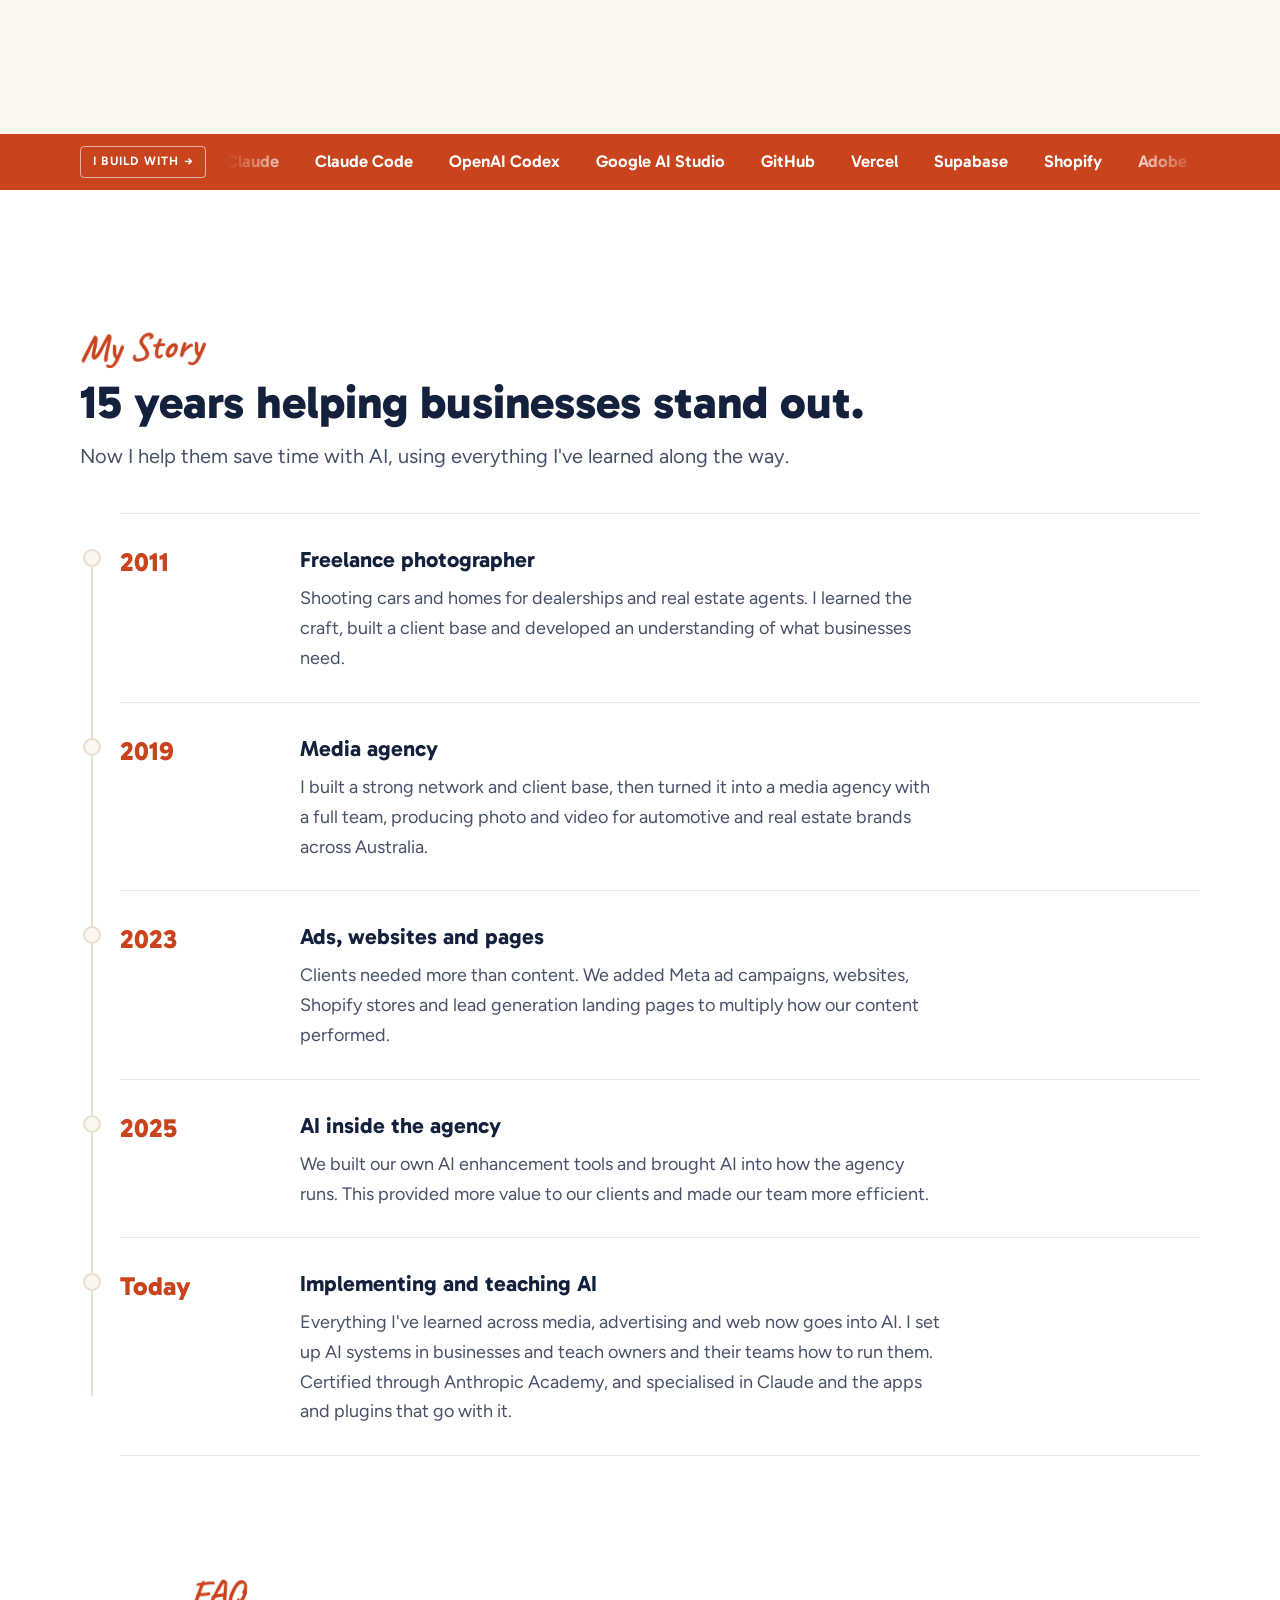
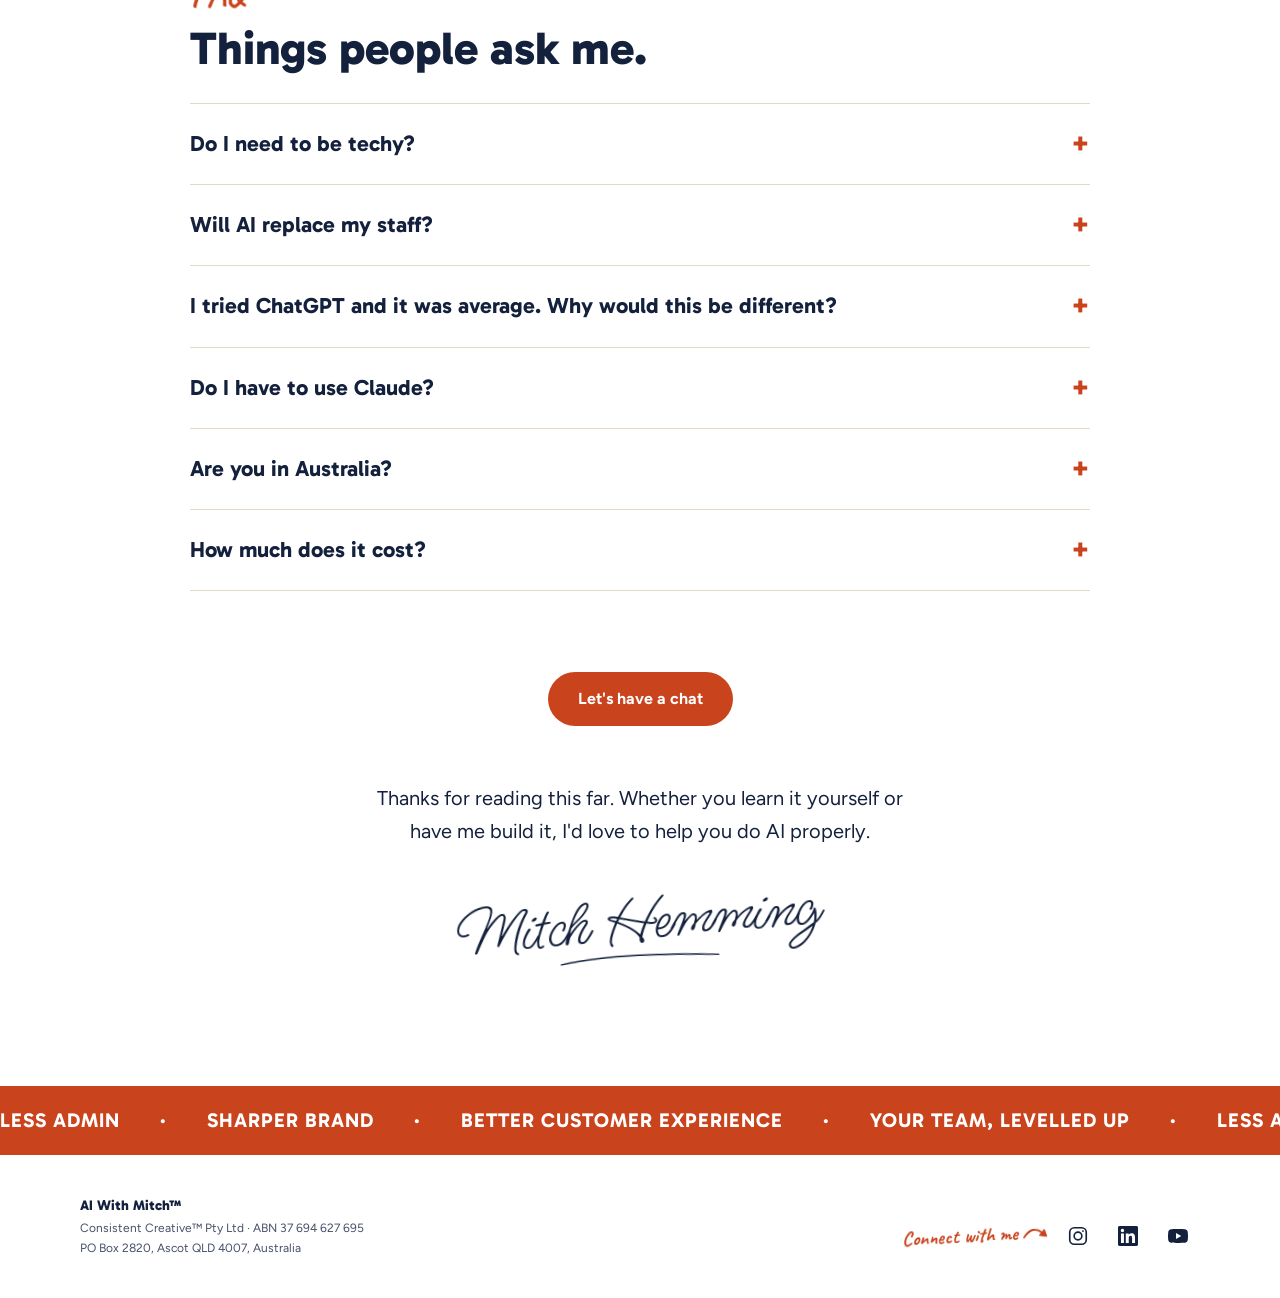
==== commit 2930df8f: "Smaller footer company details Co-Authored-By: Claude Opus 5.5 <noreply@anthropic.com> Claude-Sessio" ====
--- a/index.html
+++ b/index.html
@@ -389,8 +389,8 @@
 
 <footer style="padding: 40px 20px">
 <div class="center-sm" style="max-width: 1120px; margin: 0 auto; display: flex; flex-wrap: wrap; gap: 20px; justify-content: space-between; align-items: flex-end; font-size: 14px; line-height: 1.7; color: #475069">
-<div>
-<p style="margin: 0 0 4px; font-family: Gabarito, sans-serif; font-weight: 800; font-size: 18px; color: #14213D">AI With Mitch™</p>
+<div style="font-size: 12px; line-height: 1.6">
+<p style="margin: 0 0 2px; font-family: Gabarito, sans-serif; font-weight: 800; font-size: 14px; color: #14213D">AI With Mitch™</p>
 <p style="margin: 0">Consistent Creative™ Pty Ltd · ABN 37 694 627 695</p>
 <p style="margin: 0">PO Box 2820, Ascot QLD 4007, Australia</p>
 </div>
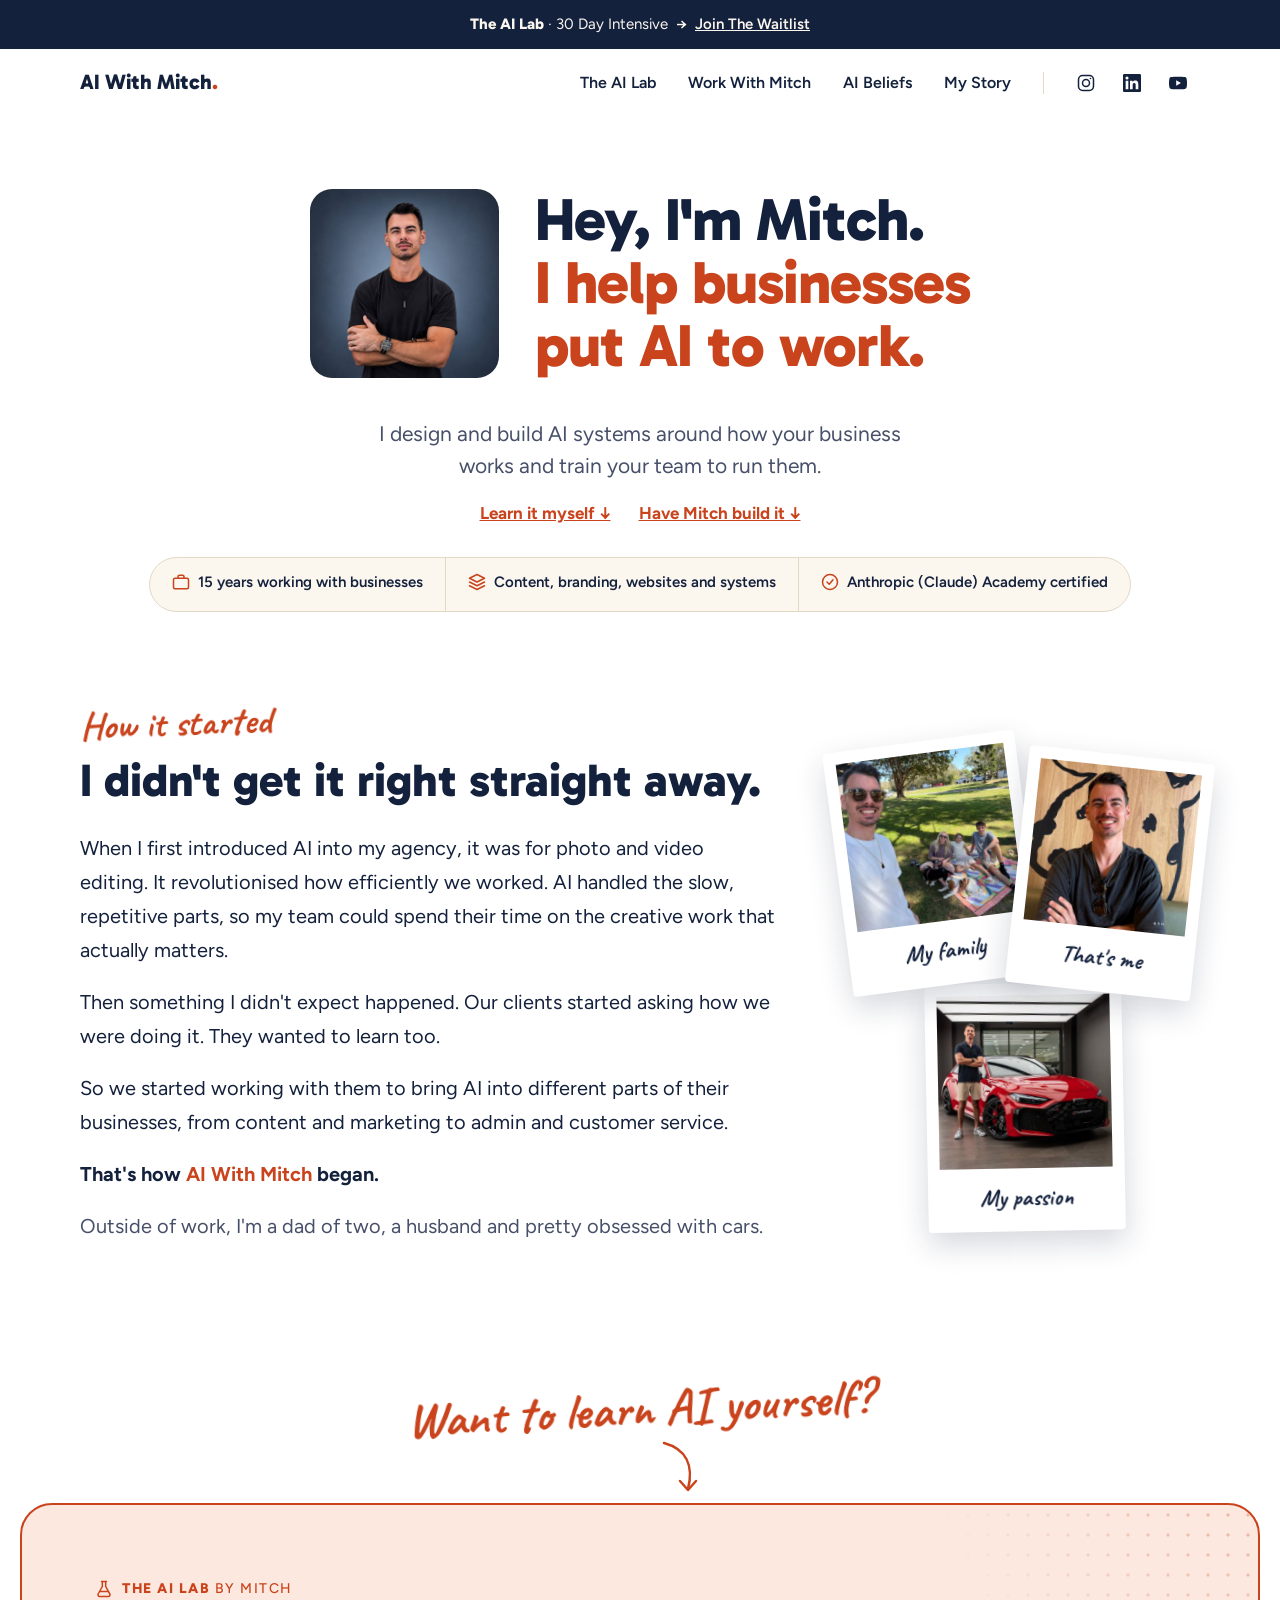
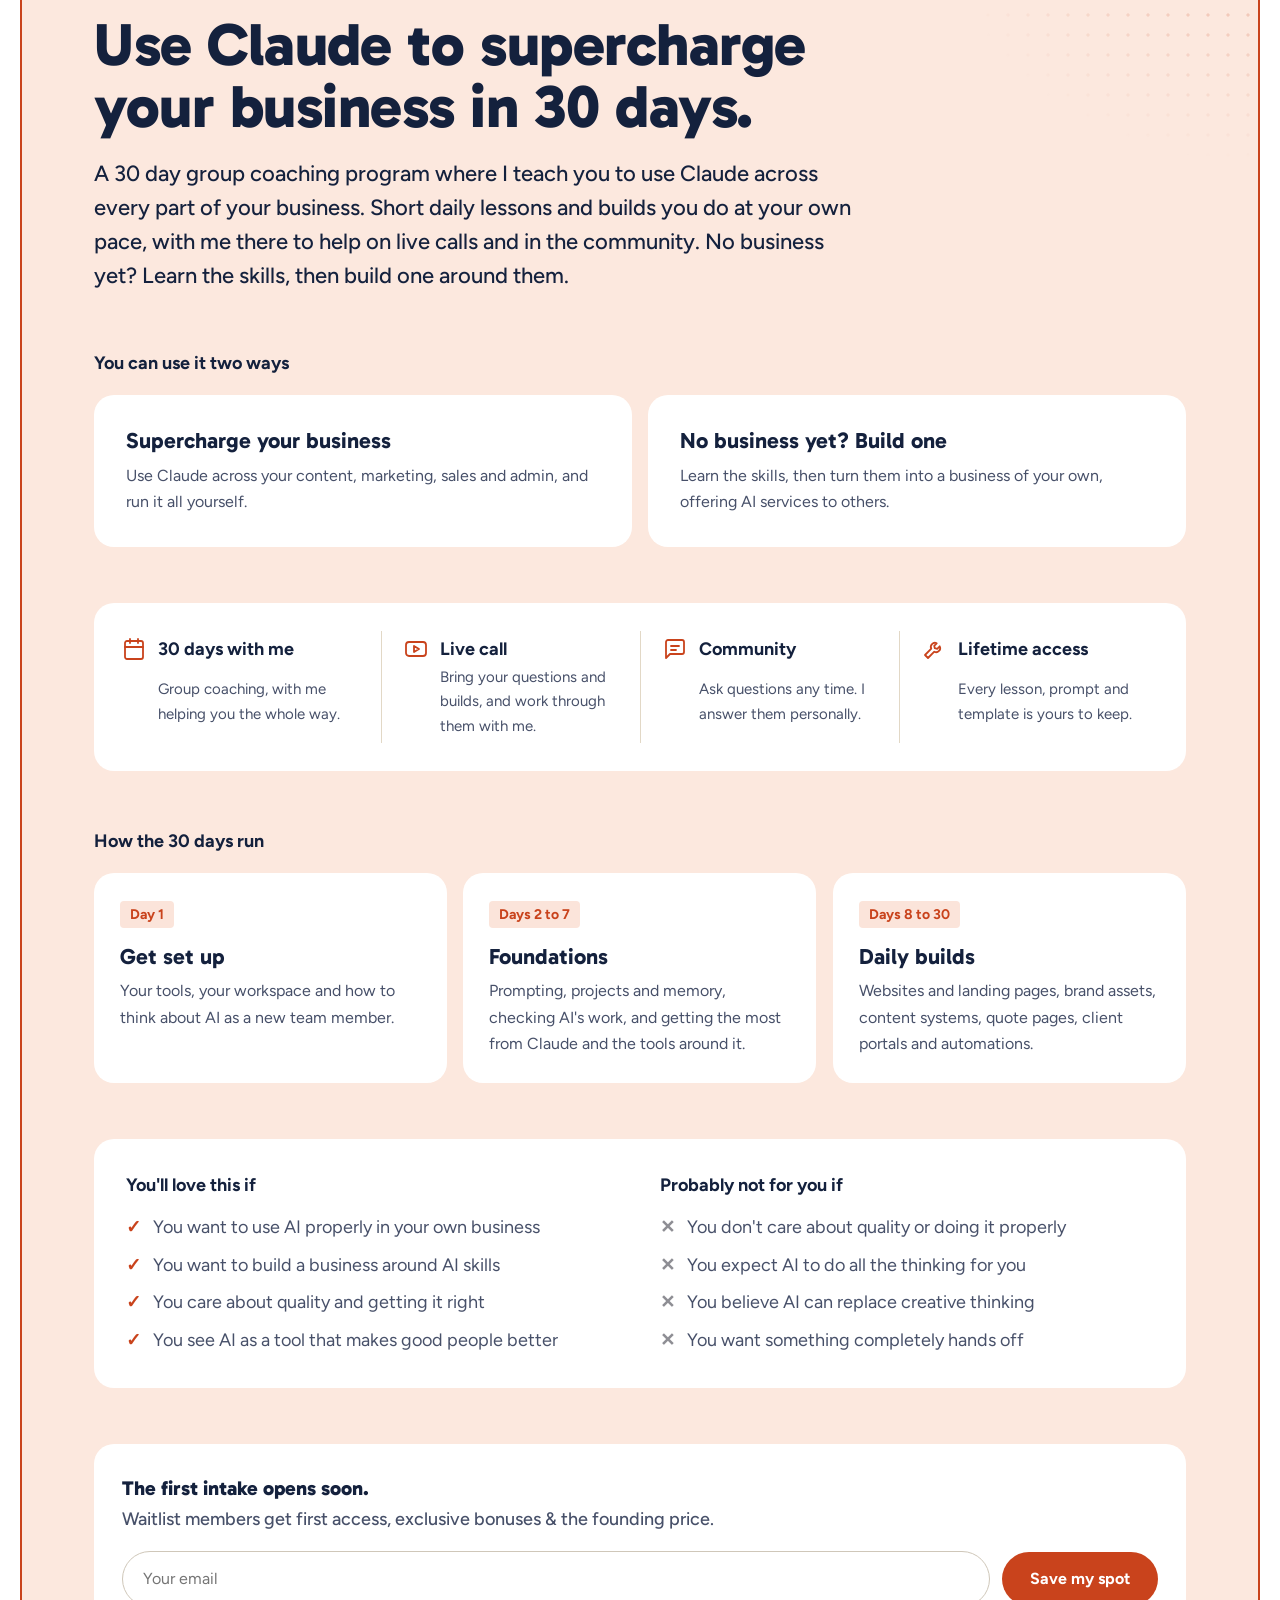
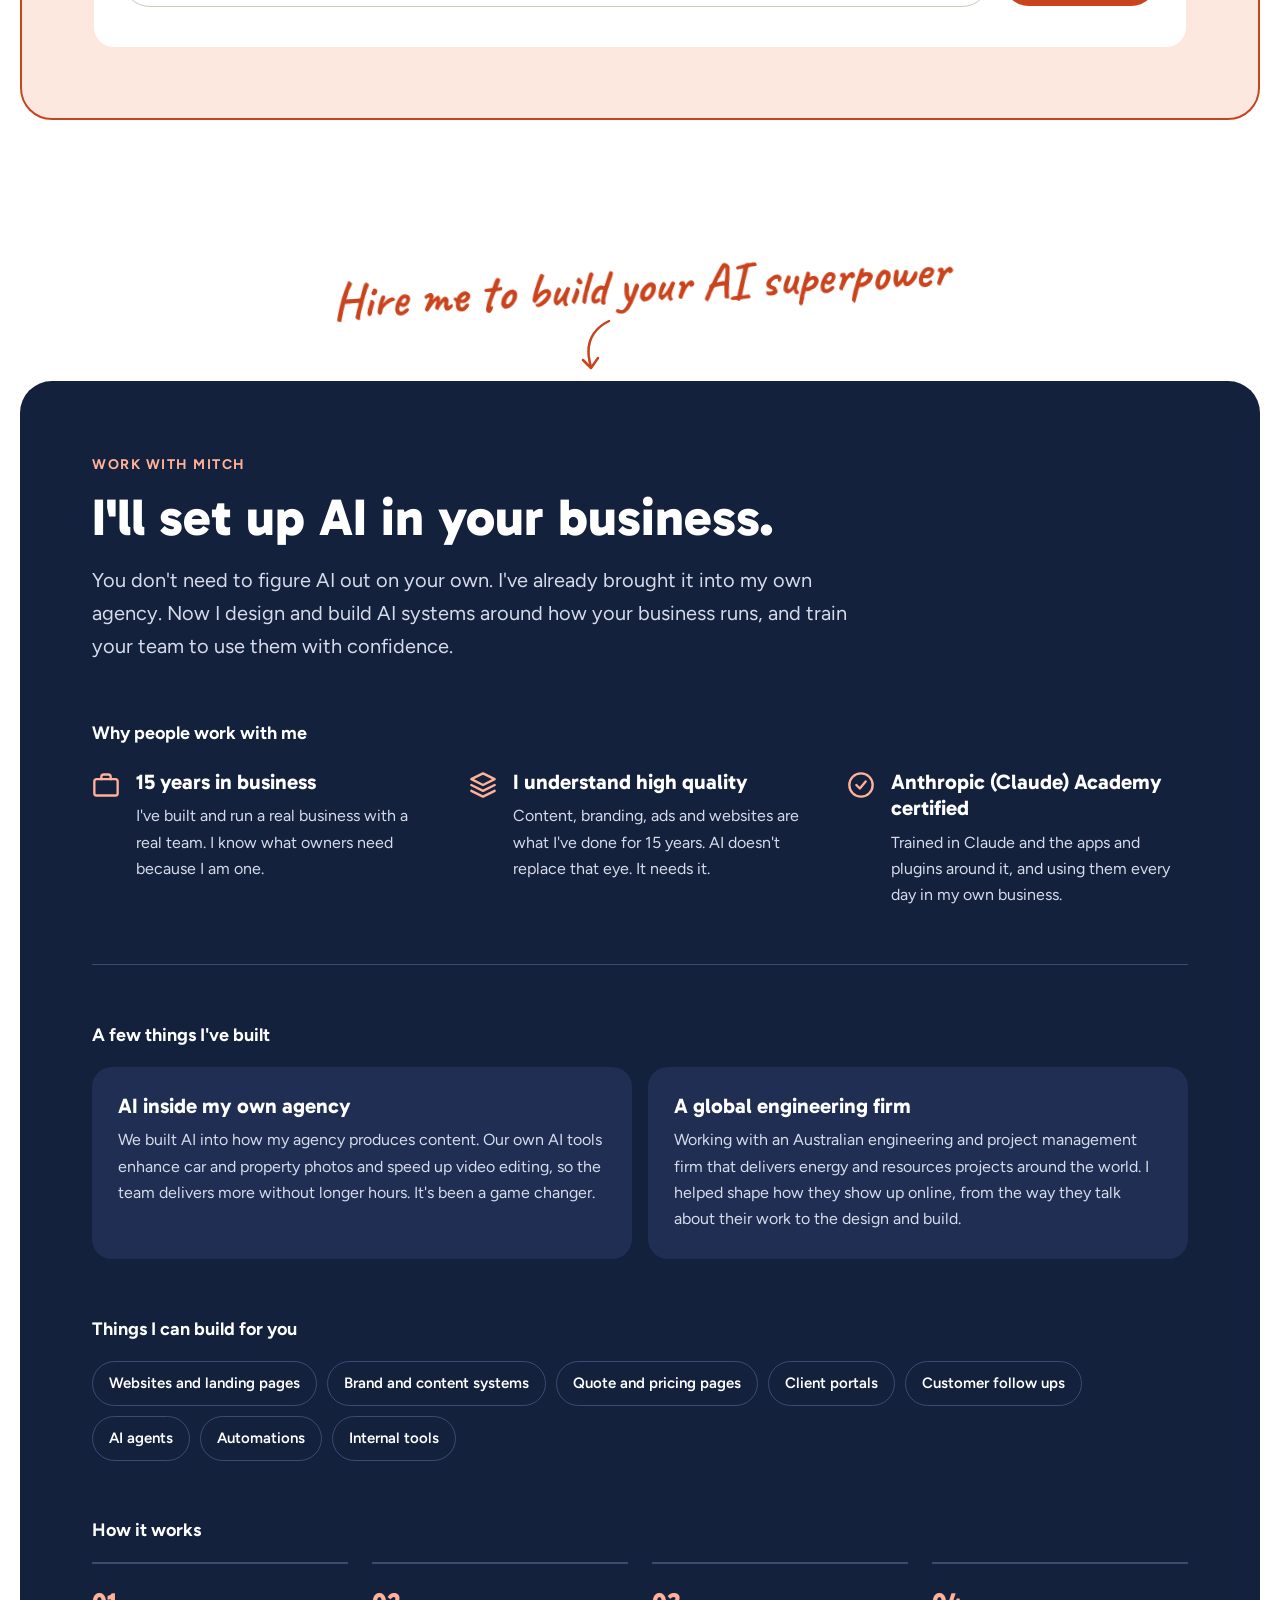
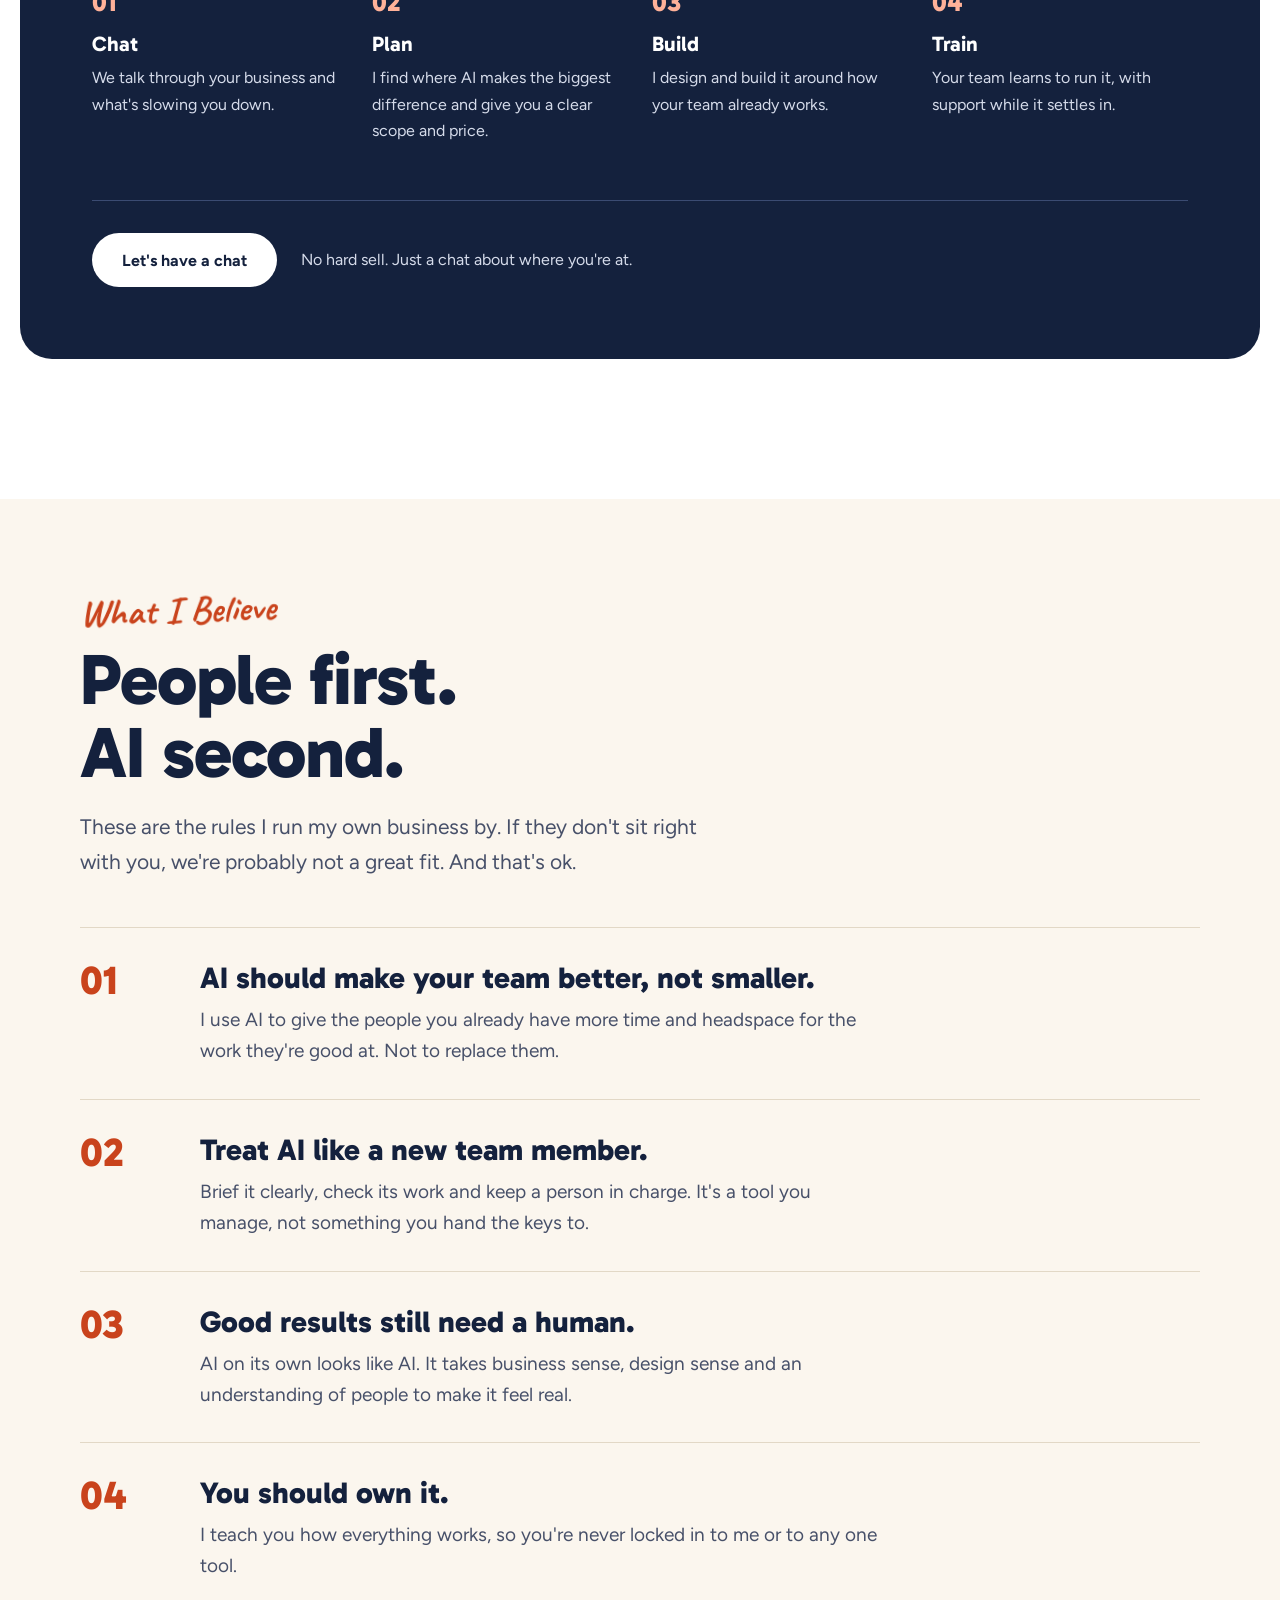
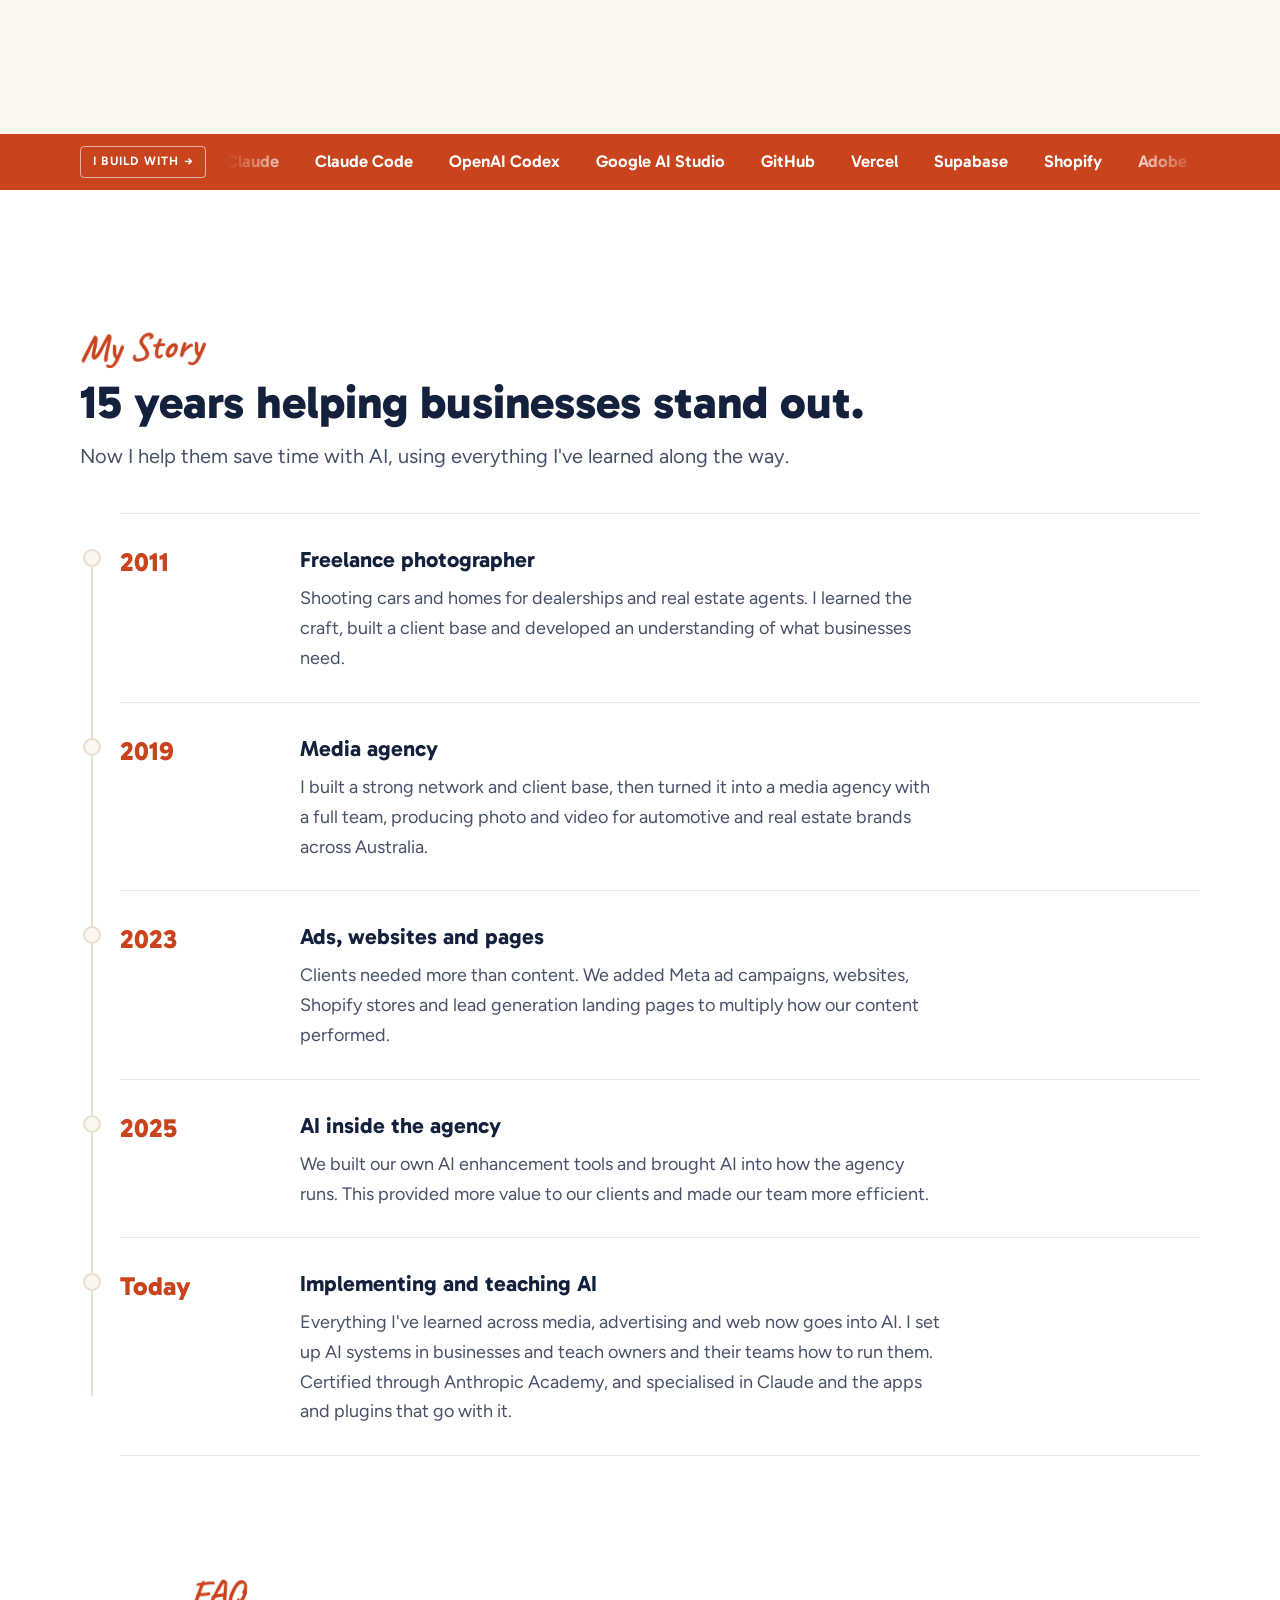
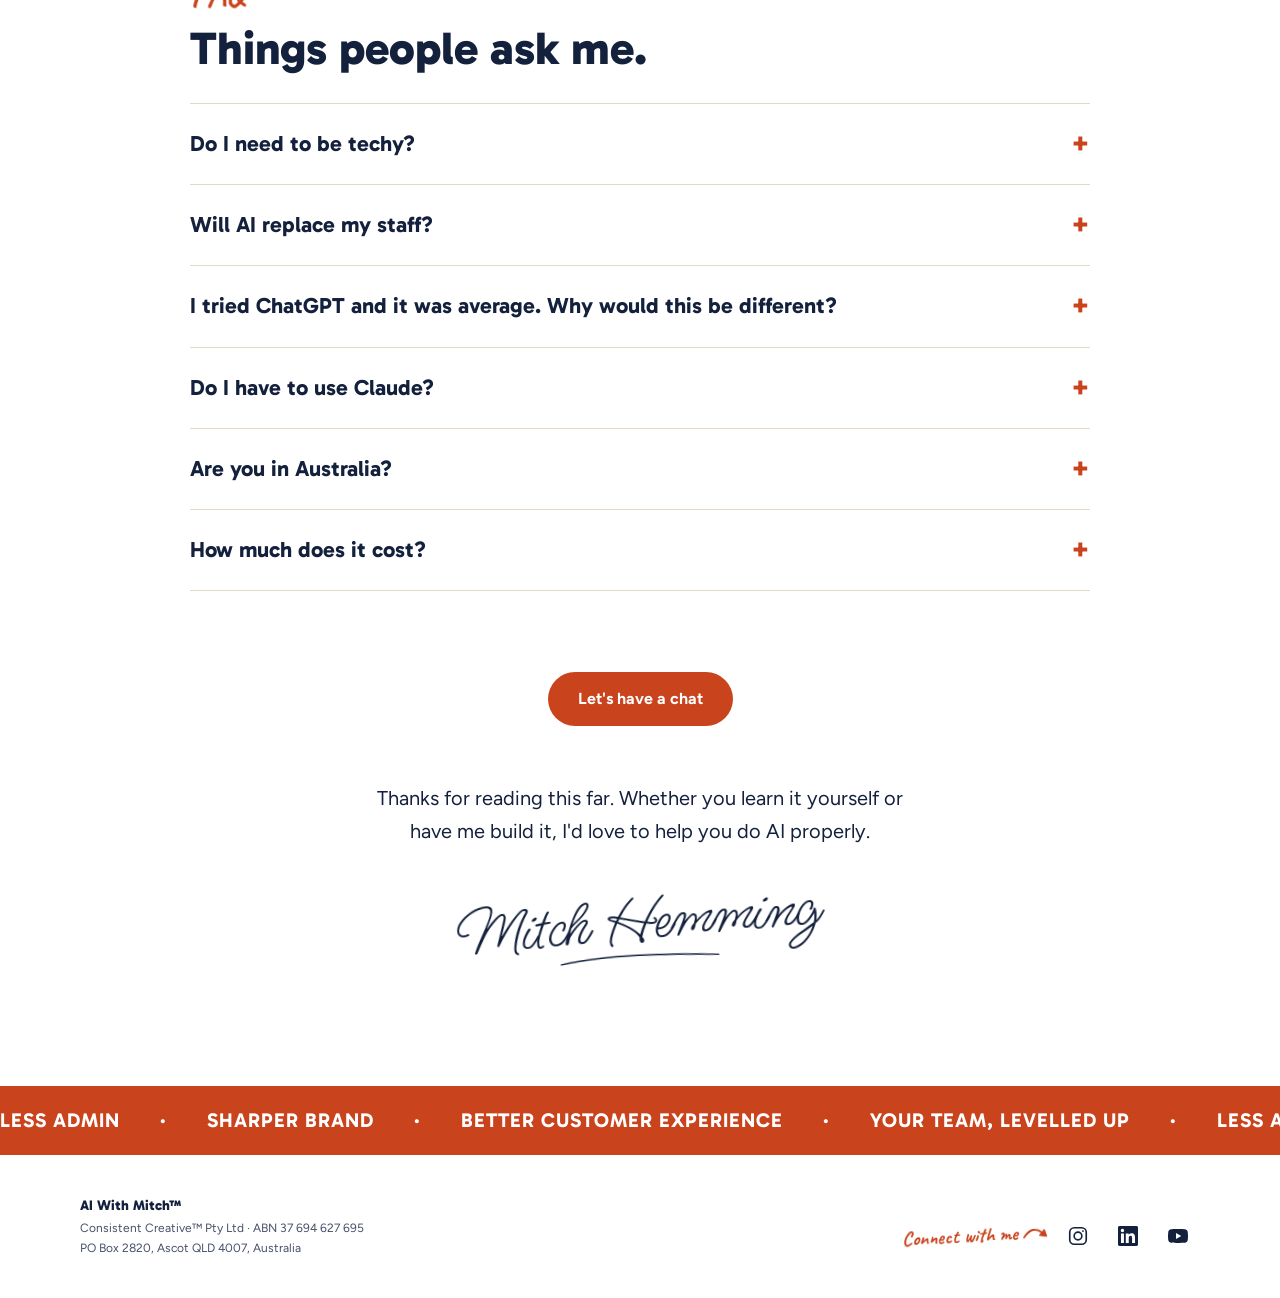
==== commit 723805e4: "Orange dot on header logo Co-Authored-By: Claude Opus 5.5 <noreply@anthropic.com> Claude-Session: ht" ====
--- a/index.html
+++ b/index.html
@@ -83,7 +83,7 @@
 
 <nav aria-label="Main" style="position: relative; z-index: 10">
 <div style="max-width: 1120px; margin: 0 auto; padding: 12px 20px; display: flex; align-items: center; justify-content: space-between">
-<a href="/" style="display: inline-flex; align-items: center; min-height: 44px; text-decoration: none; font-family: Gabarito, sans-serif; font-weight: 800; font-size: 21px">AI With Mitch</a>
+<a href="/" style="display: inline-flex; align-items: center; min-height: 44px; text-decoration: none; font-family: Gabarito, sans-serif; font-weight: 800; font-size: 21px">AI With Mitch<span aria-hidden="true" style="color: #C9431C">.</span></a>
 <div class="desk-links" style="display: flex; gap: 32px; align-items: center; font-weight: 600; font-size: 16px"><a href="#learn" style="text-decoration: none">The AI Lab</a><a href="#work" style="text-decoration: none">Work With Mitch</a><a href="#values" style="text-decoration: none">AI Beliefs</a><a href="#story" style="text-decoration: none">My Story</a><span aria-hidden="true" style="width: 1px; height: 22px; background: #E2D8C6"></span><span class="soc-wrap" style="display: inline-flex; gap: 2px; margin-left: -12px"><a href="https://www.instagram.com/mitchhemming" target="_blank" rel="noopener" aria-label="Instagram" class="soc nl" style="display: inline-flex; align-items: center; justify-content: center; width: 44px; height: 44px; border-radius: 999px; color: #14213D"><svg aria-hidden="true" width="20" height="20" viewBox="0 0 24 24" fill="none" stroke="currentColor" stroke-width="1.8" stroke-linecap="round" stroke-linejoin="round"><rect x="3" y="3" width="18" height="18" rx="5"/><circle cx="12" cy="12" r="4.2"/><circle cx="17.4" cy="6.6" r="1" fill="currentColor" stroke="none"/></svg></a><a href="https://www.linkedin.com/in/mitch-hemming-683b6779" target="_blank" rel="noopener" aria-label="LinkedIn" class="soc nl" style="display: inline-flex; align-items: center; justify-content: center; width: 44px; height: 44px; border-radius: 999px; color: #14213D"><svg aria-hidden="true" width="18" height="18" viewBox="0 0 24 24" fill="currentColor"><path d="M20.45 20.45h-3.56v-5.57c0-1.33-.02-3.04-1.85-3.04-1.86 0-2.14 1.45-2.14 2.94v5.67H9.34V9h3.42v1.56h.05c.48-.9 1.64-1.85 3.37-1.85 3.6 0 4.27 2.37 4.27 5.46v6.28zM5.34 7.43a2.06 2.06 0 1 1 0-4.13 2.06 2.06 0 0 1 0 4.13zM7.12 20.45H3.56V9h3.56v11.45zM22.22 0H1.77C.79 0 0 .77 0 1.73v20.54C0 23.23.79 24 1.77 24h20.45c.98 0 1.78-.77 1.78-1.73V1.73C24 .77 23.2 0 22.22 0z"/></svg></a><a href="https://www.youtube.com/mitchhemming" target="_blank" rel="noopener" aria-label="YouTube" class="soc nl" style="display: inline-flex; align-items: center; justify-content: center; width: 44px; height: 44px; border-radius: 999px; color: #14213D"><svg aria-hidden="true" width="18" height="18" viewBox="0 0 24 24" fill="currentColor"><path d="M23.5 6.2a3 3 0 0 0-2.1-2.1C19.5 3.6 12 3.6 12 3.6s-7.5 0-9.4.5A3 3 0 0 0 .5 6.2 31 31 0 0 0 0 12a31 31 0 0 0 .5 5.8 3 3 0 0 0 2.1 2.1c1.9.5 9.4.5 9.4.5s7.5 0 9.4-.5a3 3 0 0 0 2.1-2.1A31 31 0 0 0 24 12a31 31 0 0 0-.5-5.8zM9.6 15.6V8.4l6.3 3.6-6.3 3.6z"/></svg></a></span></div>
 <button type="button" class="burger" id="menu-btn" aria-expanded="false" aria-controls="site-menu" aria-label="Open menu" style="width: 48px; height: 48px; display: inline-flex; align-items: center; justify-content: center; border: none; border-radius: 999px; background: #C9431C; color: #ffffff; cursor: pointer">
 <span class="ic-close" hidden><svg aria-hidden="true" width="22" height="22" viewBox="0 0 24 24" fill="none" stroke="currentColor" stroke-width="2" stroke-linecap="round"><path d="M6 6l12 12M18 6 6 18"/></svg></span>
